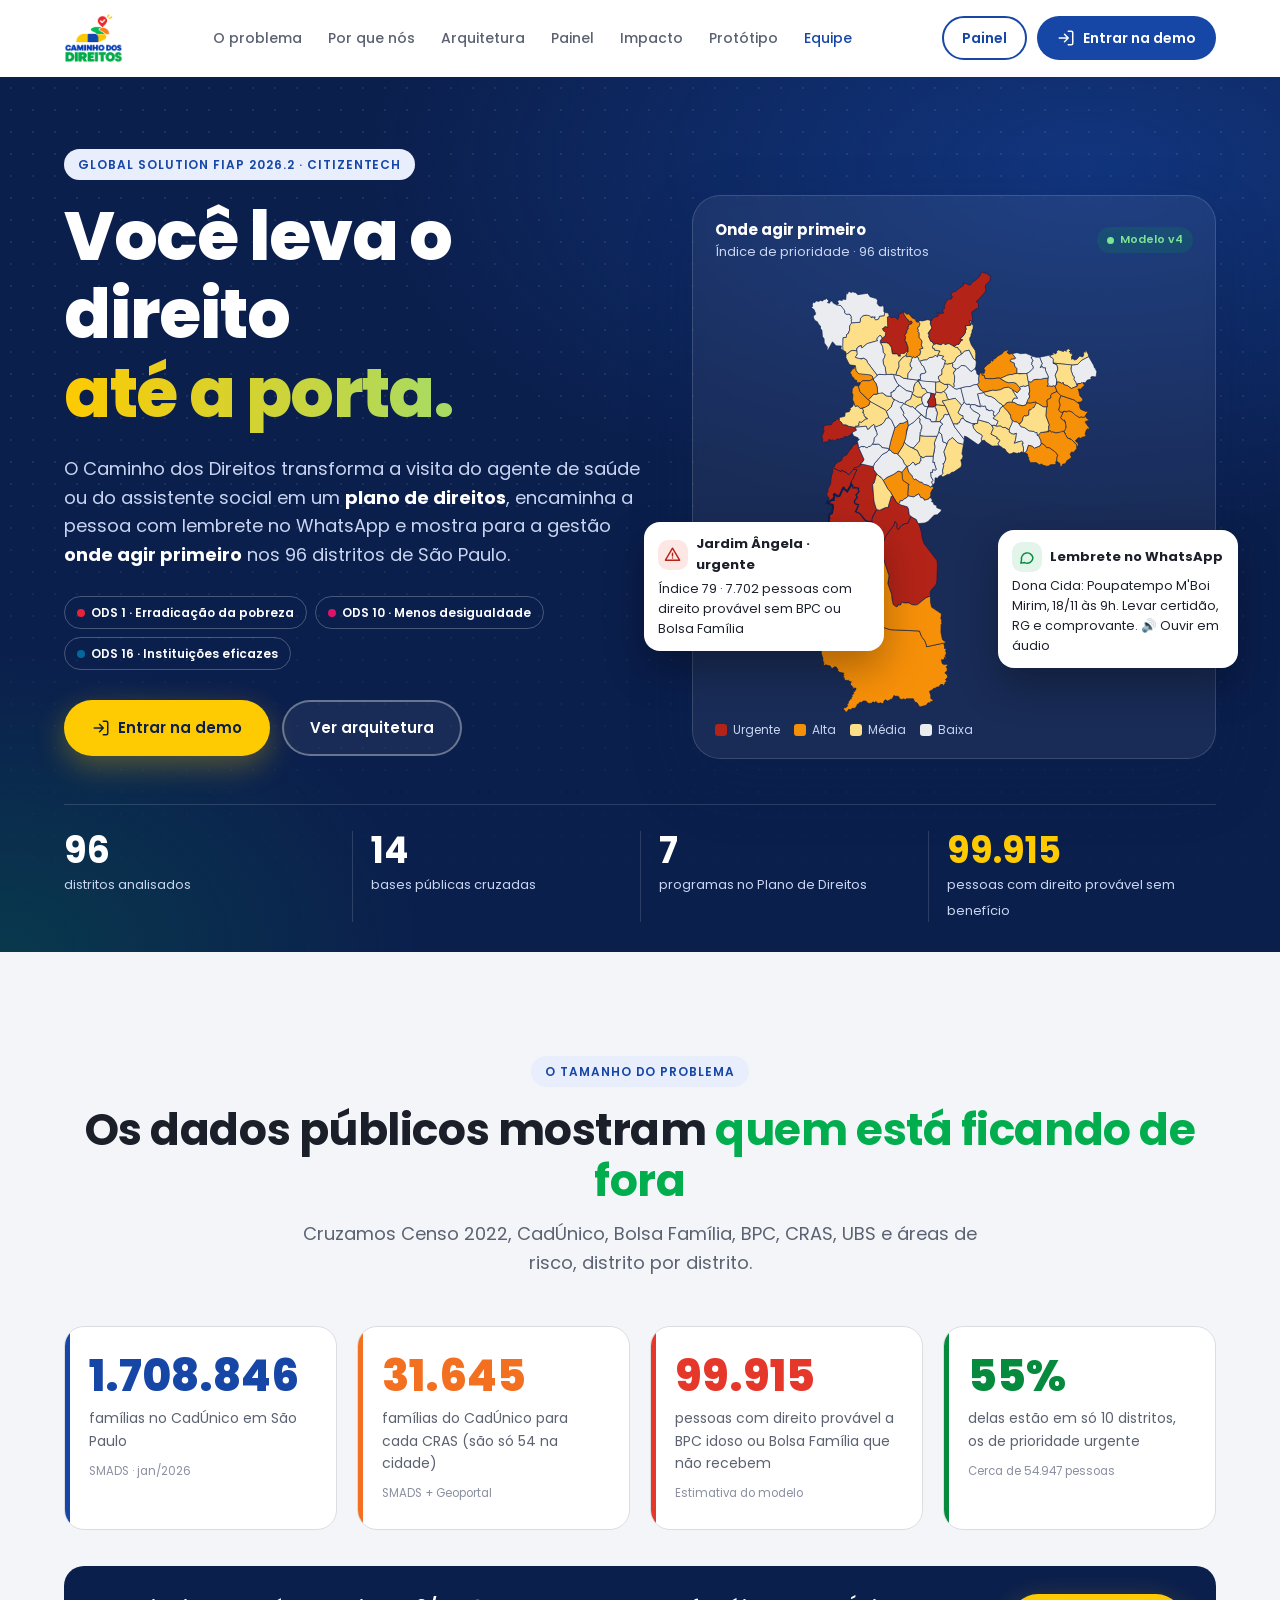
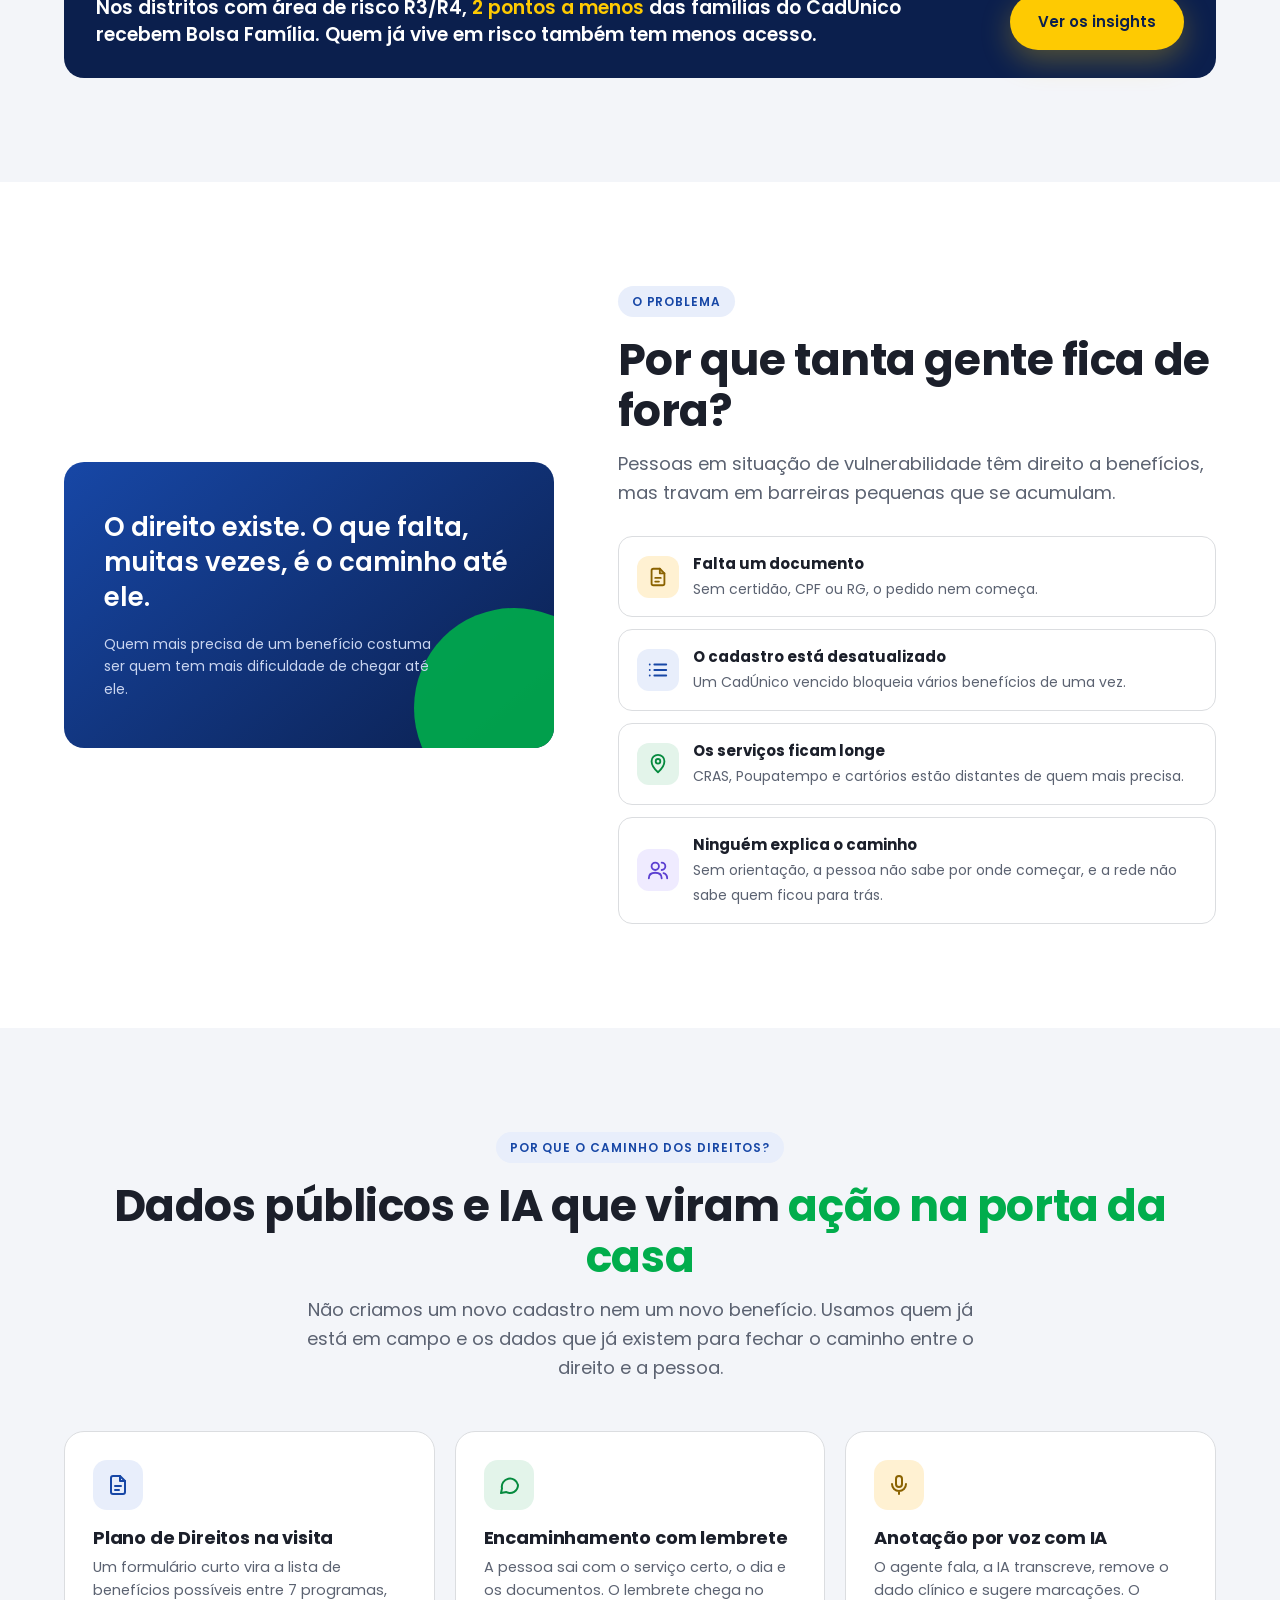
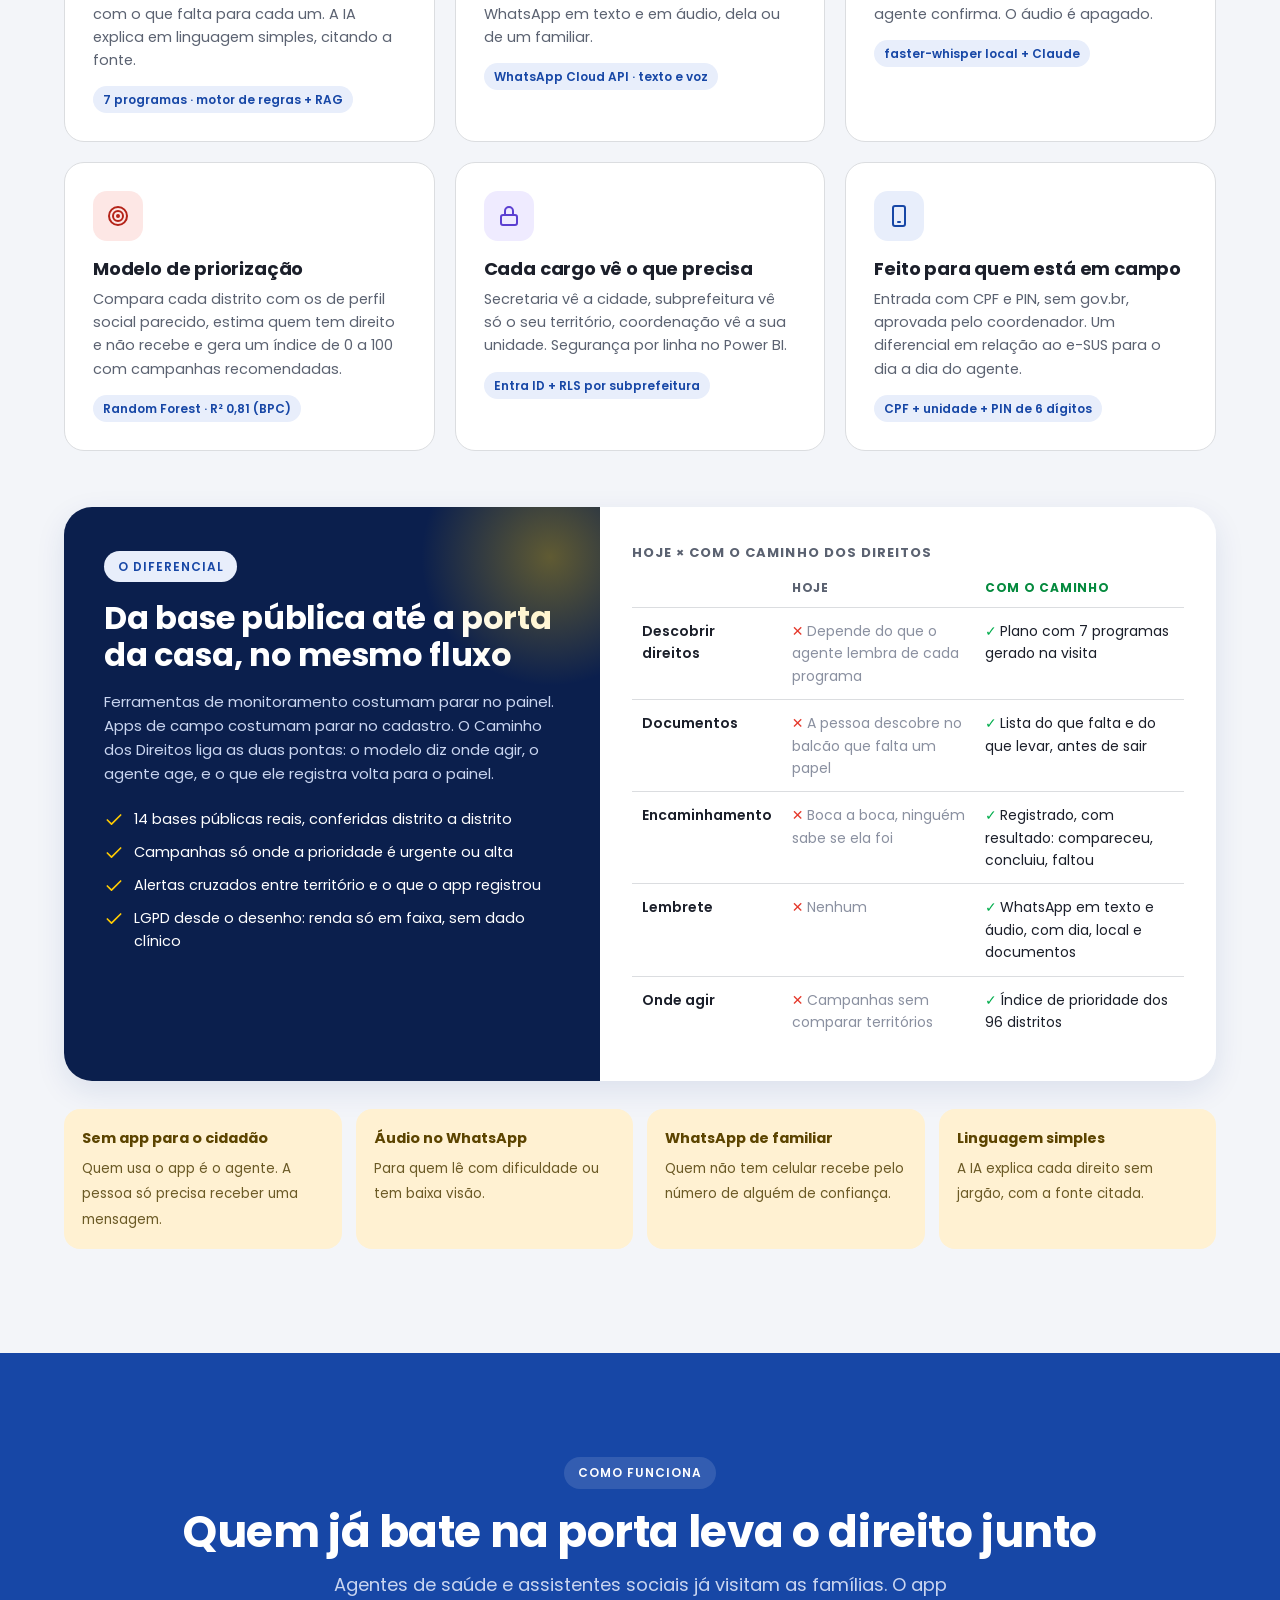
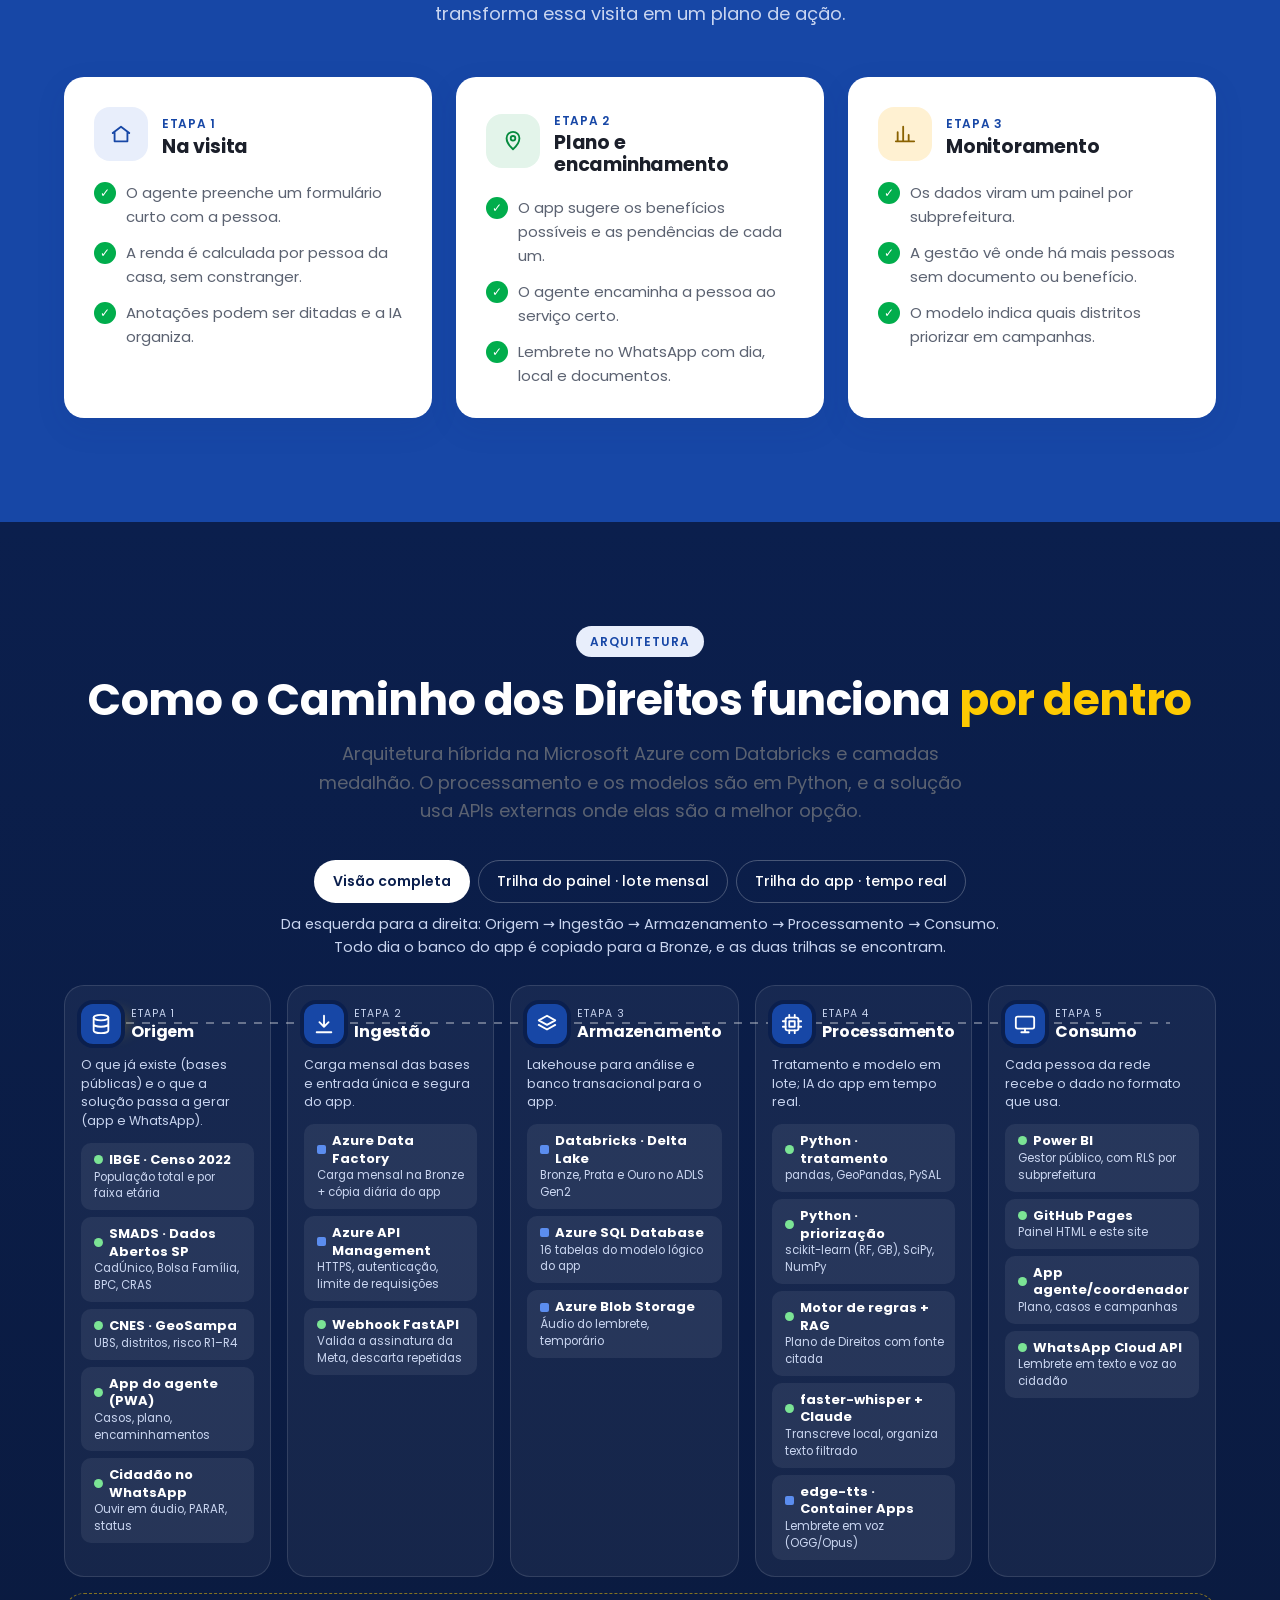
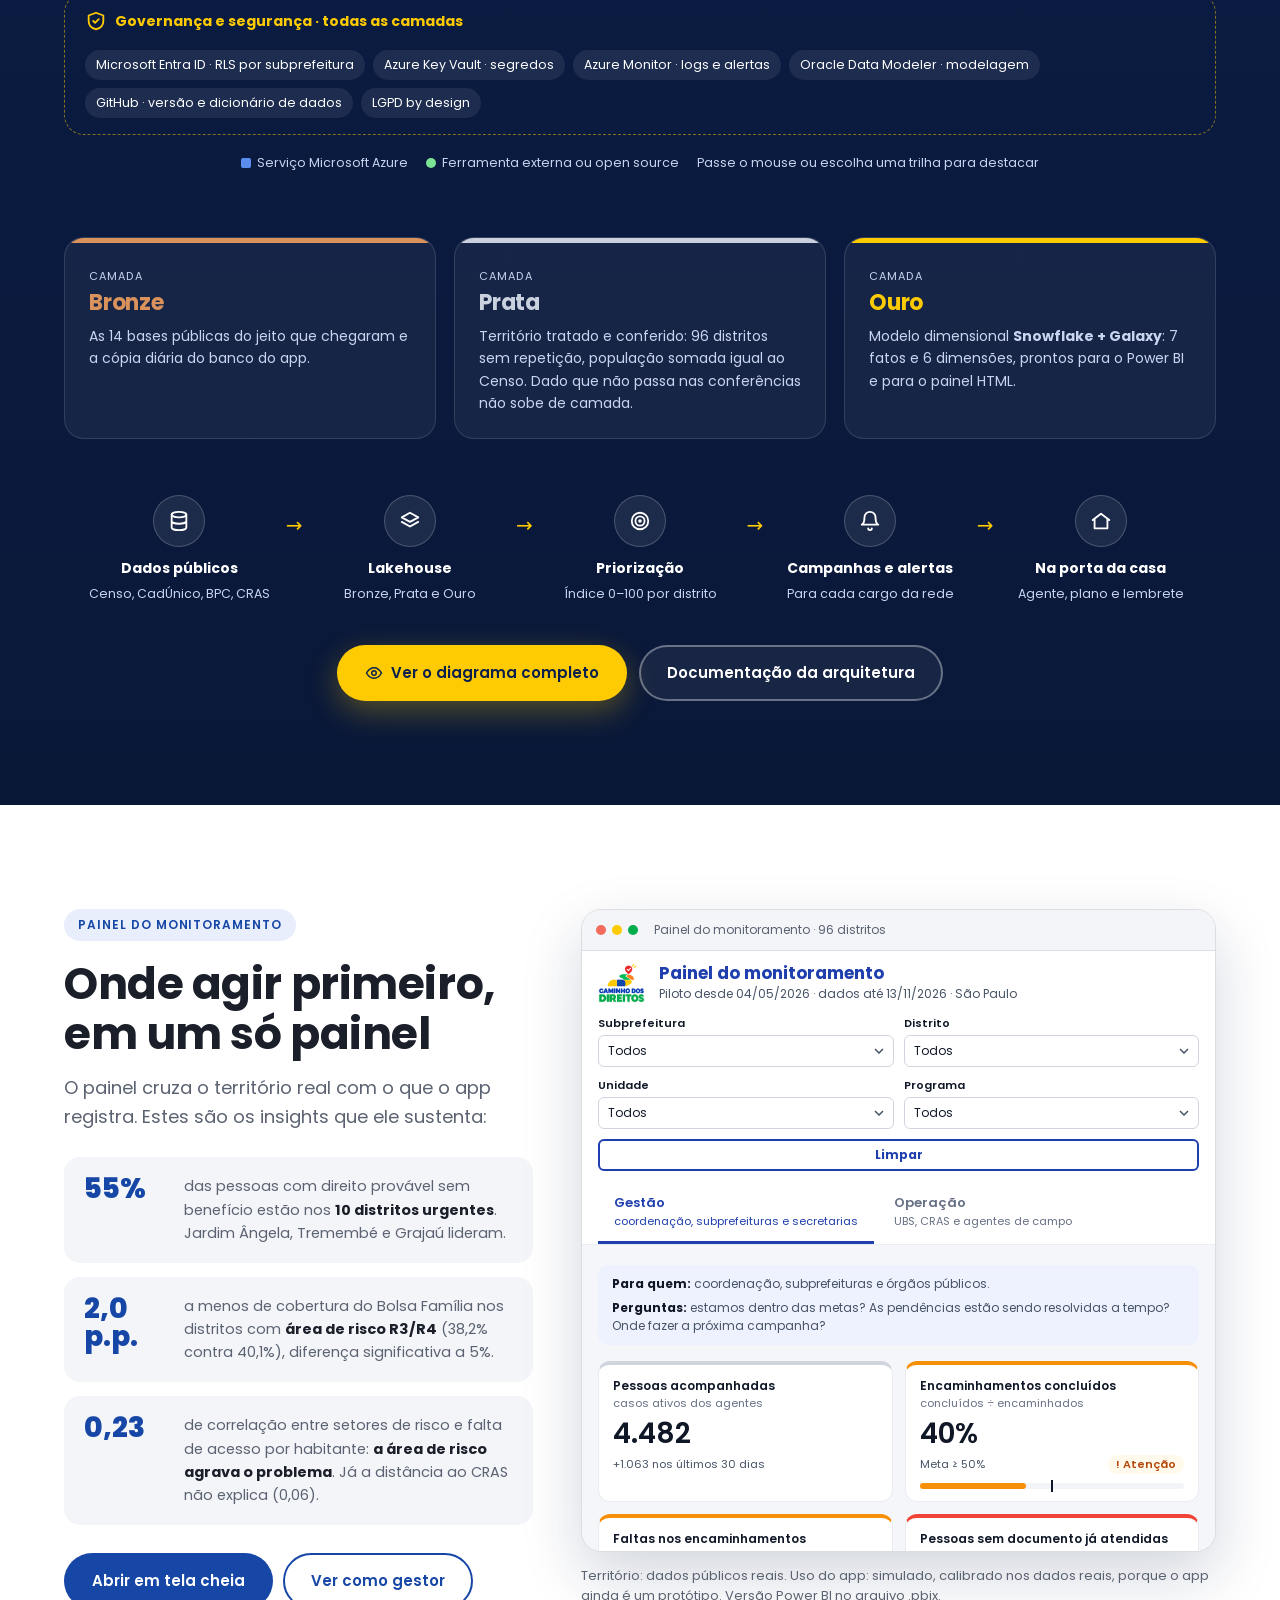
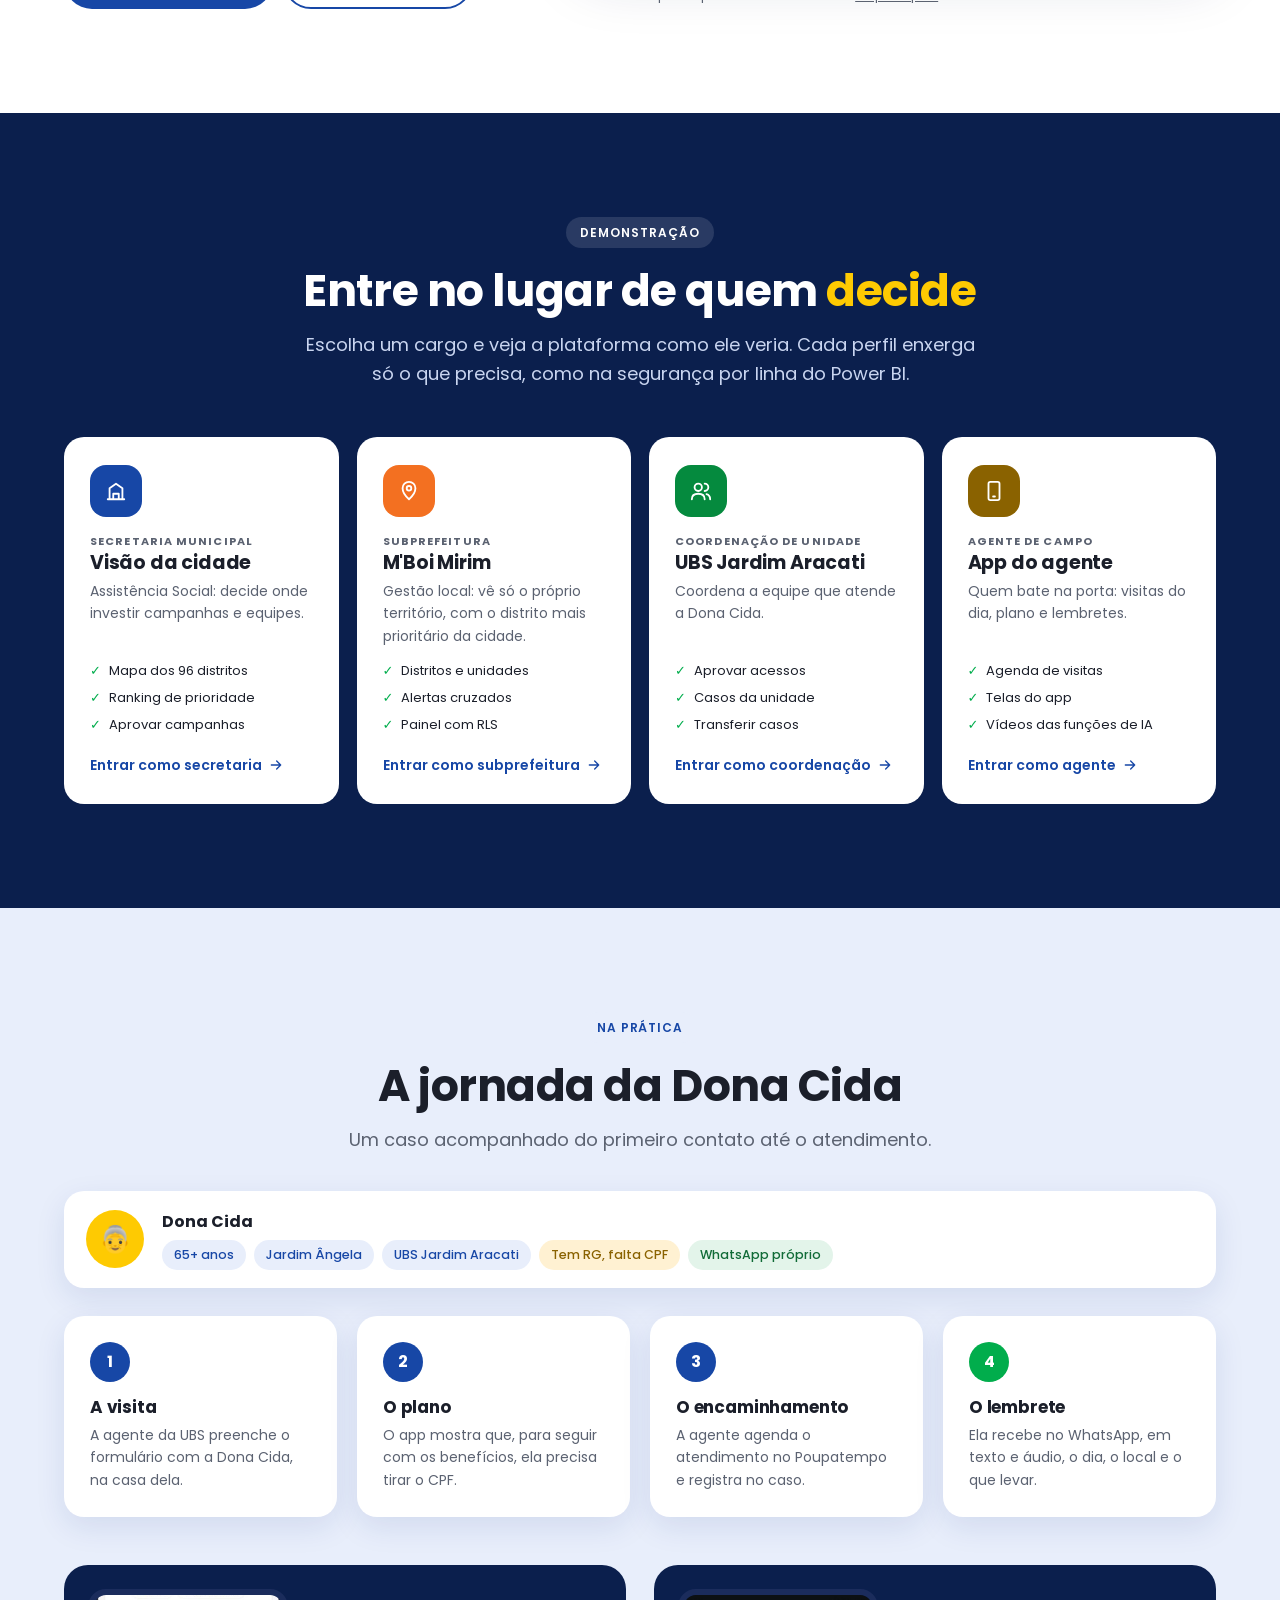
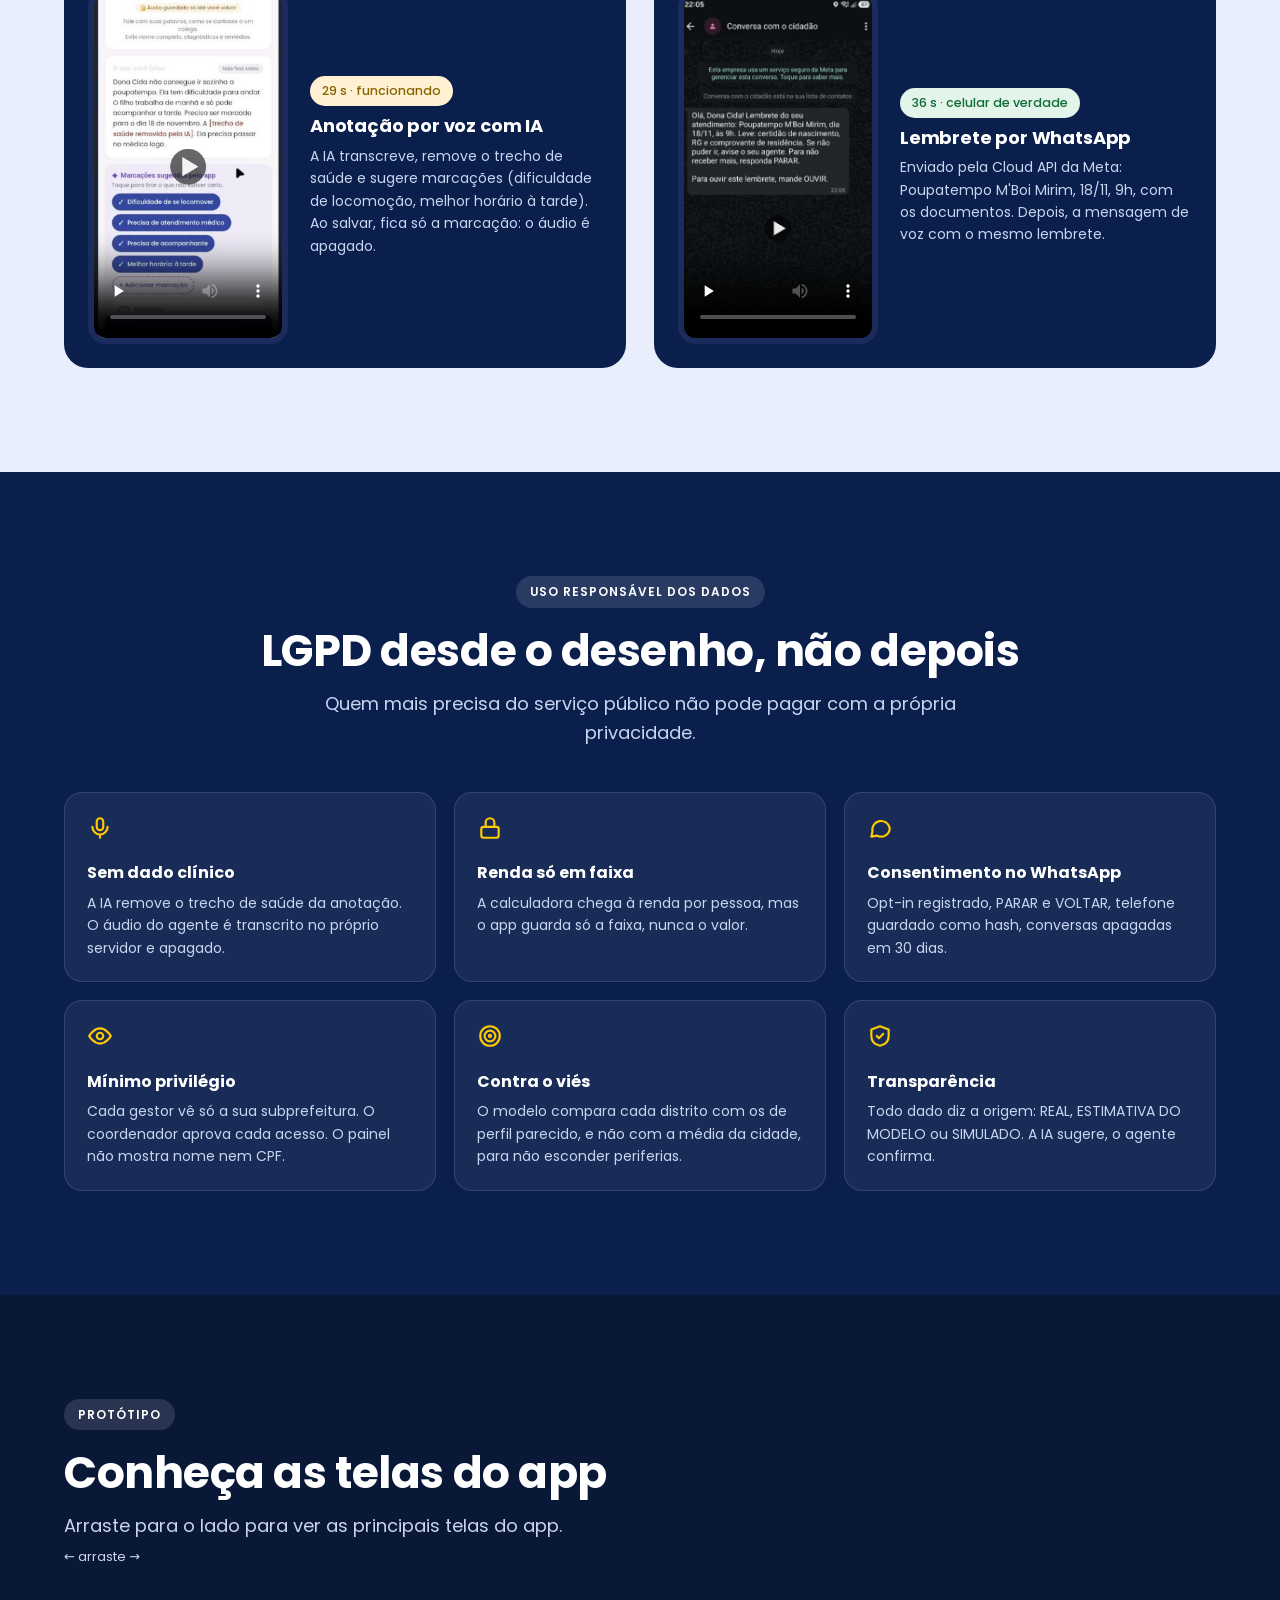
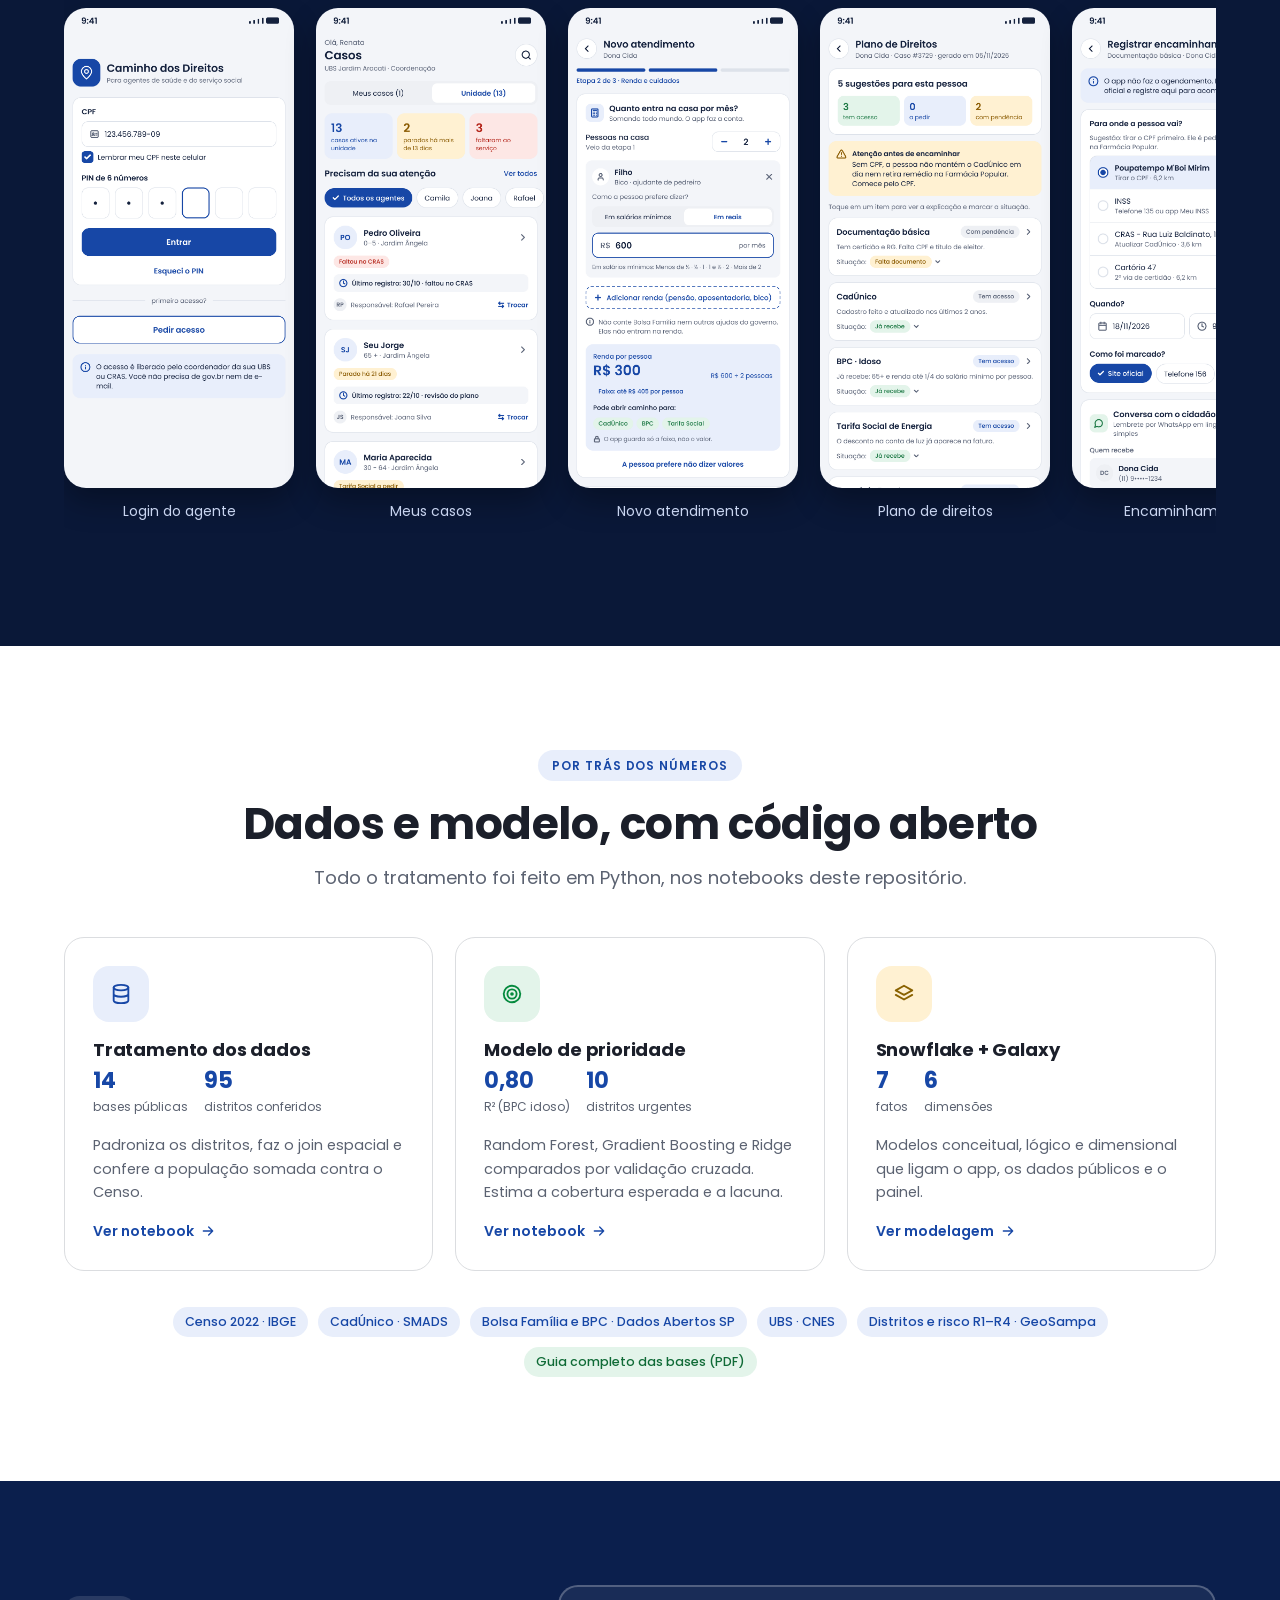
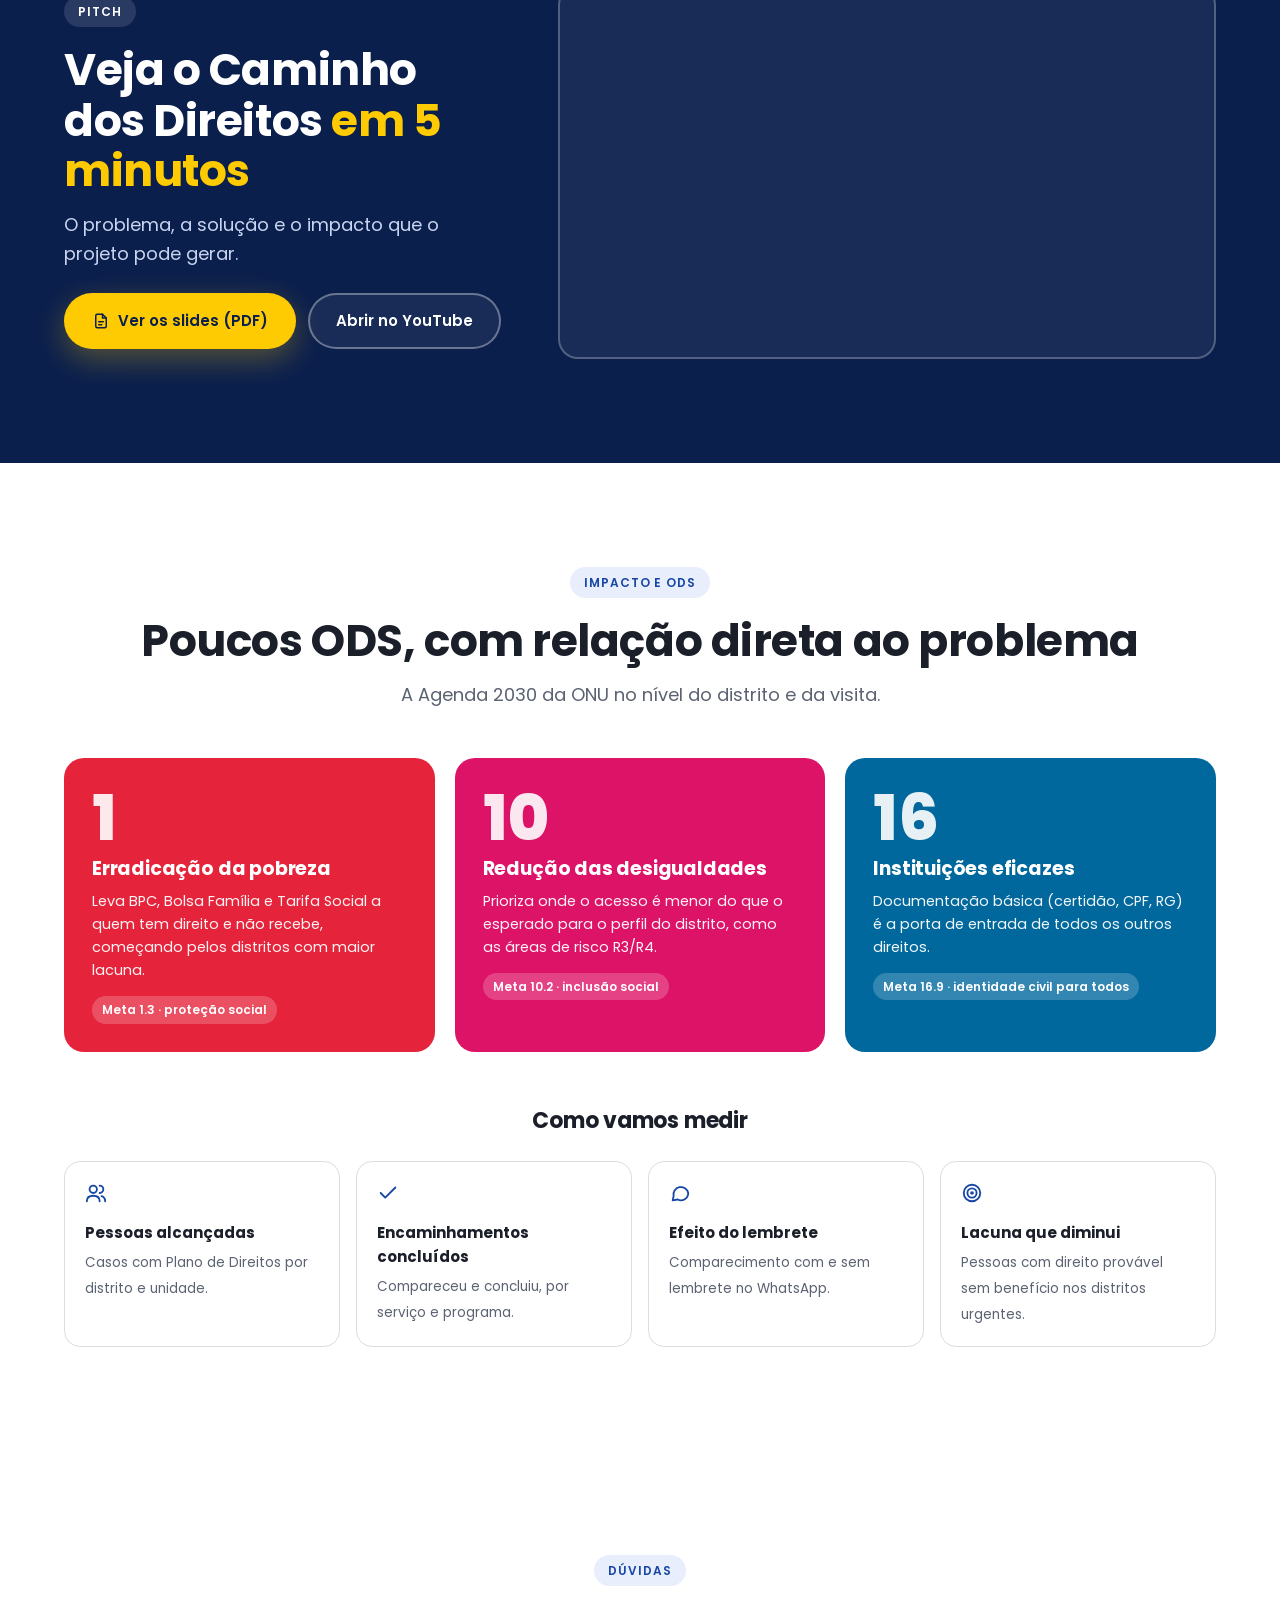
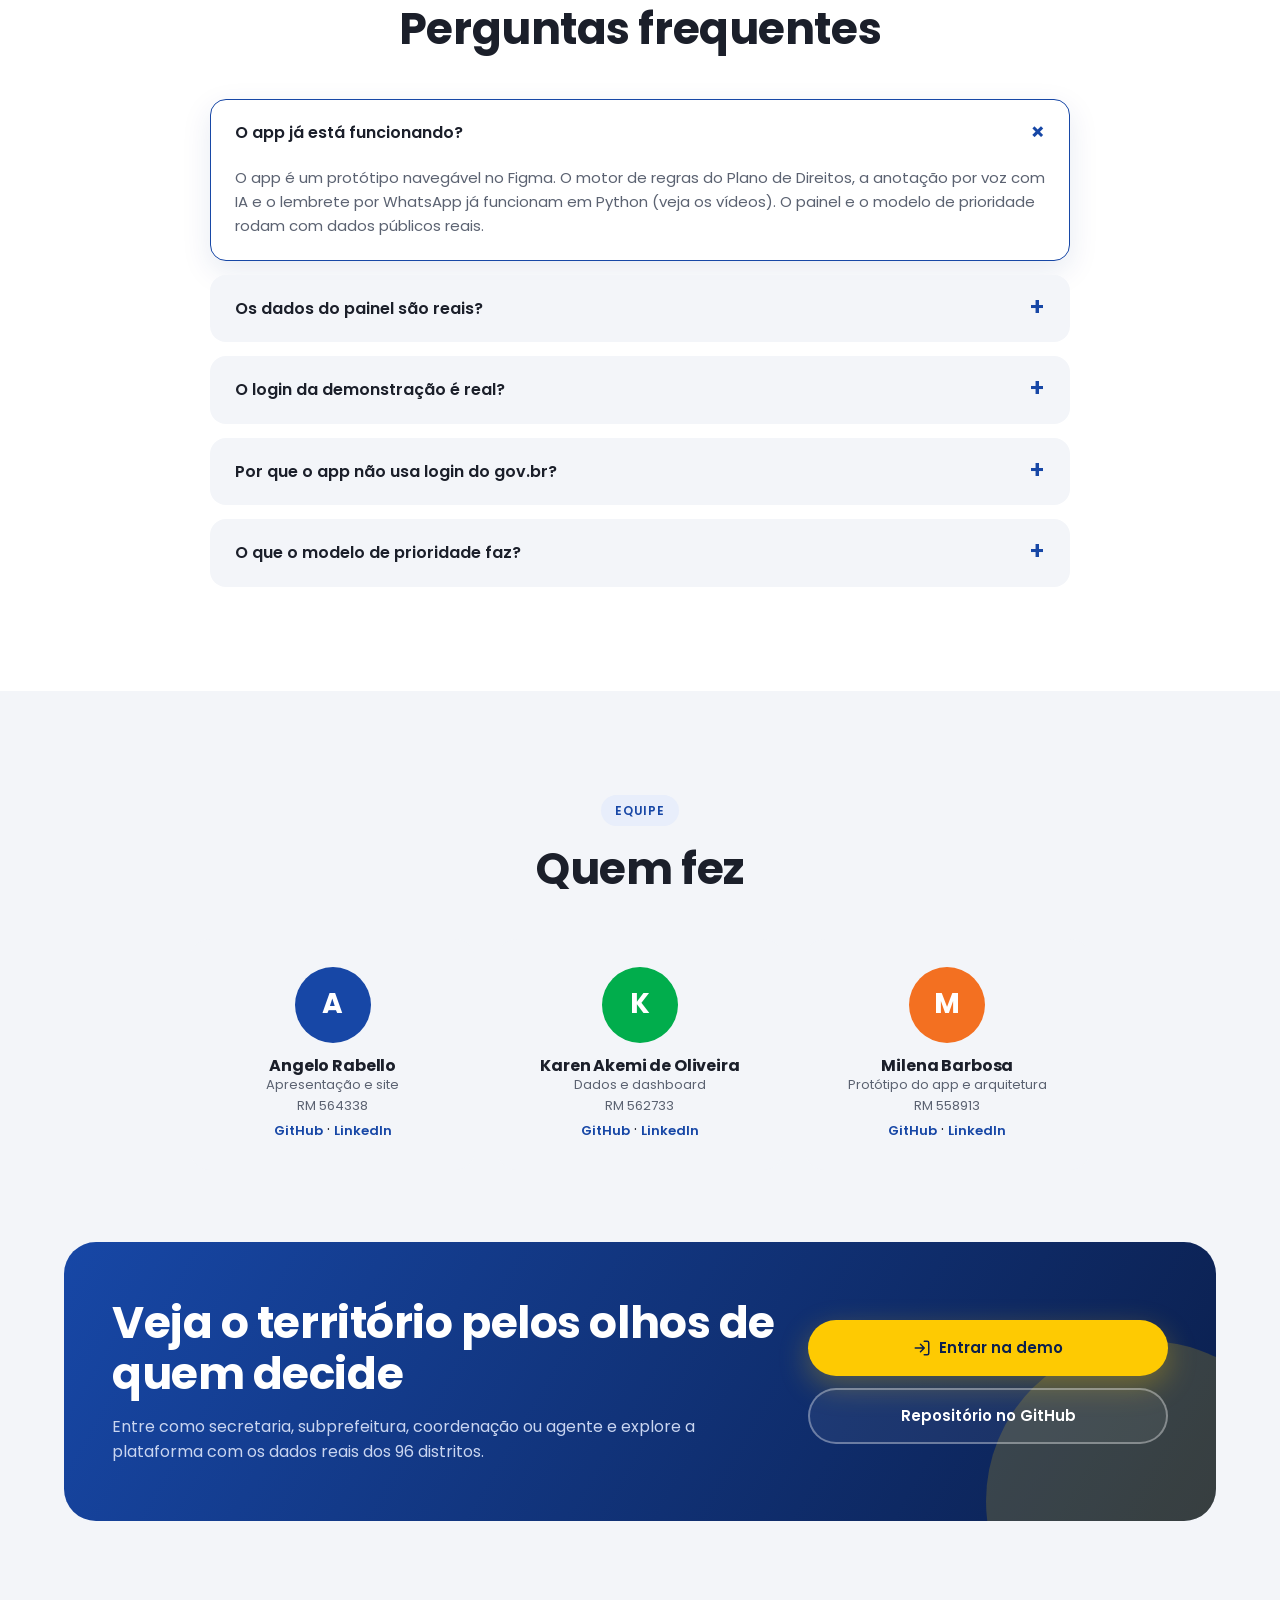
==== indexsite.html @ efd763ba "Move a seção de ODS para antes do FAQ e credita a arquitetura à Milena Co-Authored-By: Claude Opus 5" ====
<!DOCTYPE html>
<html lang="pt-BR">
<head>
<meta charset="UTF-8">
<meta name="viewport" content="width=device-width, initial-scale=1.0">
<title>Caminho dos Direitos | Você leva o direito até a porta</title>
<meta name="description" content="App para agentes de saúde e assistentes sociais levarem benefícios e documentos até quem mais precisa em São Paulo, com modelo de priorização e painel de monitoramento por território.">
<link rel="icon" href="assets/logo.png">
<link rel="preconnect" href="https://fonts.googleapis.com">
<link rel="preconnect" href="https://fonts.gstatic.com" crossorigin>
<link href="https://fonts.googleapis.com/css2?family=Poppins:wght@400;500;600;700;800&display=swap" rel="stylesheet">
<script>document.documentElement.classList.add('js')</script>
<link rel="stylesheet" href="site/site.css">
<style>
/* ===== HERO ===== */
.hero{background:radial-gradient(1200px 600px at 85% 10%,rgba(23,71,166,.55),transparent 60%),radial-gradient(700px 500px at 0% 100%,rgba(1,173,76,.18),transparent 60%),var(--navy);color:#fff;padding:72px 0 0;overflow:hidden}
.hero::before{content:"";position:absolute;inset:0;background-image:radial-gradient(rgba(255,255,255,.08) 1px,transparent 1px);background-size:22px 22px;mask-image:linear-gradient(180deg,#000 40%,transparent);pointer-events:none}
.hero-grid{display:grid;grid-template-columns:1.05fr .95fr;gap:48px;align-items:center;position:relative}
@media(max-width:980px){.hero-grid{grid-template-columns:1fr}}
.hero h1{font-size:clamp(40px,6vw,68px);font-weight:800;margin-bottom:22px;letter-spacing:-.02em}
.hero h1 .sub{display:block;background:linear-gradient(90deg,var(--amarelo),#7BE495);-webkit-background-clip:text;background-clip:text;color:transparent}
.hero .lead{color:var(--texto-inv);margin-bottom:26px}
.ods-pills{display:flex;gap:8px;flex-wrap:wrap;margin-bottom:30px}
.ods-pills span{font-size:12px;font-weight:600;padding:6px 12px;border-radius:999px;color:#fff;border:1px solid rgba(255,255,255,.25)}
.ods-pills i{display:inline-block;width:8px;height:8px;border-radius:50%;margin-right:6px}
.hero-btns{display:flex;gap:12px;flex-wrap:wrap;margin-bottom:48px}
.contadores{display:grid;grid-template-columns:repeat(4,1fr);gap:0;border-top:1px solid rgba(255,255,255,.14);padding:26px 0 30px}
.contadores div{padding:0 18px;border-left:1px solid rgba(255,255,255,.14)}
.contadores div:first-child{padding-left:0;border-left:0}
.contadores b{display:block;font-size:clamp(26px,3vw,36px);font-weight:700;line-height:1.1;font-variant-numeric:tabular-nums}
.contadores span{font-size:13px;color:var(--texto-inv)}
@media(max-width:700px){.contadores{grid-template-columns:1fr 1fr;gap:20px 0}.contadores div:nth-child(3){padding-left:0;border-left:0}}
/* cartão do mapa */
.mapa-card{position:relative;background:rgba(255,255,255,.06);border:1px solid rgba(255,255,255,.14);border-radius:28px;padding:22px 22px 18px;backdrop-filter:blur(6px);box-shadow:var(--sombra-forte)}
.mapa-card .cab{display:flex;justify-content:space-between;align-items:center;gap:10px;margin-bottom:10px;font-size:13px;color:var(--texto-inv)}
.mapa-card .cab b{color:#fff;font-size:15px;display:block}
.ao-vivo{display:inline-flex;align-items:center;gap:6px;font-size:11px;font-weight:600;color:#7BE495;background:rgba(1,173,76,.15);padding:4px 10px;border-radius:999px}
.ao-vivo::before{content:"";width:7px;height:7px;border-radius:50%;background:#7BE495;animation:pulso 1.6s infinite}
@keyframes pulso{0%{box-shadow:0 0 0 0 rgba(123,228,149,.7)}70%{box-shadow:0 0 0 8px rgba(123,228,149,0)}100%{box-shadow:0 0 0 0 rgba(123,228,149,0)}}
.mapa-card svg path{stroke:var(--navy)}
#mapa-hero{max-height:440px}
.mapa-card .legenda{color:var(--texto-inv);margin-top:8px}
.flutua{position:absolute;z-index:2;background:#fff;color:var(--texto);border-radius:16px;box-shadow:0 18px 40px rgba(0,0,0,.3);padding:12px 14px;font-size:12.5px;max-width:240px;animation:flutuar 6s ease-in-out infinite}
.flutua b{display:block;font-size:13px}
.flutua .lin{display:flex;align-items:center;gap:8px;margin-bottom:4px}
.flutua .bolinha{width:30px;height:30px;border-radius:10px;display:grid;place-items:center;flex-shrink:0}
.flutua .bolinha .ic{width:17px;height:17px}
.f1{left:-48px;top:58%}
.f2{right:-22px;bottom:16%;animation-delay:-3s}
@keyframes flutuar{0%,100%{transform:translateY(0)}50%{transform:translateY(-10px)}}
@media(max-width:1100px){.f1{left:8px}.f2{right:8px}}
@media(max-width:560px){.flutua{display:none}}

/* ===== TAMANHO DO PROBLEMA ===== */
.grandes{display:grid;grid-template-columns:repeat(4,1fr);gap:20px;margin-top:48px}
@media(max-width:900px){.grandes{grid-template-columns:1fr 1fr}}
@media(max-width:520px){.grandes{grid-template-columns:1fr}}
.grande{background:#fff;border:1px solid var(--borda);border-radius:var(--raio);padding:26px 24px;position:relative;overflow:hidden}
.grande::after{content:"";position:absolute;left:0;top:0;bottom:0;width:5px;background:var(--cor,var(--azul))}
.grande b{display:block;font-size:clamp(32px,3.6vw,44px);font-weight:800;color:var(--cor,var(--azul));line-height:1.05;font-variant-numeric:tabular-nums;margin-bottom:8px}
.grande p{font-size:14px;color:var(--texto-2)}
.grande small{display:block;font-size:11.5px;color:#8A90A0;margin-top:10px}
.destaque-frase{margin-top:36px;background:var(--navy);color:#fff;border-radius:var(--raio);padding:28px 32px;display:flex;gap:24px;align-items:center;flex-wrap:wrap}
.destaque-frase p{font-size:19px;font-weight:600;flex:1;min-width:260px;line-height:1.4}
.destaque-frase p em{font-style:normal;color:var(--amarelo)}

/* ===== PROBLEMA ===== */
.problema-grid{display:grid;grid-template-columns:.9fr 1.1fr;gap:64px;align-items:center}
@media(max-width:900px){.problema-grid{grid-template-columns:1fr}}
.citacao{background:linear-gradient(140deg,var(--azul),var(--navy));color:#fff;border-radius:var(--raio);padding:48px 40px;position:relative;overflow:hidden}
.citacao::after{content:"";position:absolute;right:-60px;bottom:-60px;width:200px;height:200px;border-radius:50%;background:var(--verde);opacity:.9}
.citacao p{font-size:26px;font-weight:600;line-height:1.35;position:relative;z-index:1}
.citacao small{display:block;margin-top:18px;color:var(--texto-inv);font-size:14px;position:relative;z-index:1;max-width:80%}
.pilulas{display:grid;gap:12px;margin-top:28px}
.pilula{display:flex;align-items:center;gap:14px;background:#fff;border:1px solid var(--borda);border-radius:14px;padding:15px 18px;transition:transform .15s,box-shadow .15s}
.pilula:hover{transform:translateX(4px);box-shadow:var(--sombra)}
.pilula>i{flex-shrink:0;width:42px;height:42px;border-radius:12px;display:grid;place-items:center}
.pilula b{display:block;font-size:15px}
.pilula span{font-size:14px;color:var(--texto-2)}

/* ===== POR QUE ===== */
.porque-grid{display:grid;grid-template-columns:repeat(3,1fr);gap:20px;margin-top:48px}
@media(max-width:900px){.porque-grid{grid-template-columns:1fr 1fr}}
@media(max-width:600px){.porque-grid{grid-template-columns:1fr}}
.pq{background:#fff;border:1px solid var(--borda);border-radius:var(--raio);padding:28px;transition:transform .2s,box-shadow .2s,border-color .2s}
.pq:hover{transform:translateY(-4px);box-shadow:var(--sombra);border-color:transparent}
.pq .ico{width:50px;height:50px;border-radius:14px;display:grid;place-items:center;margin-bottom:18px}
.pq .ico .ic{width:24px;height:24px}
.pq h3{font-size:18px;margin-bottom:8px}
.pq p{font-size:14.5px;color:var(--texto-2)}
.pq .num{display:inline-block;margin-top:14px;font-size:12px;font-weight:600;color:var(--azul);background:var(--azul-claro);padding:4px 10px;border-radius:999px}
.diferencial{margin-top:56px;display:grid;grid-template-columns:1fr 1.15fr;gap:0;border-radius:28px;overflow:hidden;box-shadow:var(--sombra)}
@media(max-width:980px){.diferencial{grid-template-columns:1fr}}
.dif-esq{background:var(--navy);color:#fff;padding:44px 40px;position:relative;overflow:hidden}
.dif-esq::after{content:"";position:absolute;width:260px;height:260px;border-radius:50%;background:radial-gradient(circle,rgba(254,202,2,.35),transparent 70%);right:-80px;top:-80px}
.dif-esq h3{font-size:clamp(24px,2.6vw,32px);margin-bottom:16px}
.dif-esq p{color:var(--texto-inv);font-size:15px;margin-bottom:22px}
.dif-esq ul{list-style:none;display:grid;gap:10px}
.dif-esq li{display:flex;gap:10px;font-size:14.5px}
.dif-esq li .ic{color:var(--amarelo);width:20px;height:20px;margin-top:2px}
.dif-dir{background:#fff;padding:36px 32px}
.dif-dir h4{font-size:13px;letter-spacing:.08em;text-transform:uppercase;color:var(--texto-2);margin-bottom:14px}
.compara{width:100%;border-collapse:collapse;font-size:14px}
.compara th{text-align:left;font-size:12px;text-transform:uppercase;letter-spacing:.06em;padding:0 10px 10px;color:var(--texto-2)}
.compara th:last-child{color:var(--verde-esc)}
.compara td{padding:12px 10px;border-top:1px solid var(--borda);vertical-align:top}
.compara td:first-child{font-weight:600;width:24%}
.compara td:nth-child(2){color:#8A90A0}
.compara td:nth-child(2)::before{content:"✕ ";color:var(--vermelho);font-weight:700}
.compara td:last-child{color:var(--texto)}
.compara td:last-child::before{content:"✓ ";color:var(--verde);font-weight:700}
@media(max-width:600px){.compara td:first-child{display:none}.compara th:first-child{display:none}}
.acessivel{margin-top:28px;display:grid;grid-template-columns:repeat(4,1fr);gap:14px}
@media(max-width:900px){.acessivel{grid-template-columns:1fr 1fr}}
@media(max-width:520px){.acessivel{grid-template-columns:1fr}}
.acessivel div{background:var(--amarelo-claro);border-radius:16px;padding:18px}
.acessivel b{display:block;font-size:14.5px;margin-bottom:4px;color:#5C4400}
.acessivel span{font-size:13.5px;color:#6B5A26}

/* ===== COMO FUNCIONA ===== */
.cards3{display:grid;grid-template-columns:repeat(3,1fr);gap:24px;margin-top:48px;position:relative}
@media(max-width:900px){.cards3{grid-template-columns:1fr}}
.card{background:#fff;color:var(--texto);border-radius:var(--raio);padding:30px;box-shadow:var(--sombra);position:relative}
.card-topo{display:flex;align-items:center;gap:14px;margin-bottom:20px}
.card-topo>i{width:54px;height:54px;border-radius:16px;display:grid;place-items:center;flex-shrink:0}
.card-topo h3{font-size:19px}
.card .etapa{font-size:12px;font-weight:600;color:var(--azul);text-transform:uppercase;letter-spacing:.06em}
.checks{list-style:none;display:grid;gap:12px}
.checks li{display:flex;gap:10px;font-size:15px;color:var(--texto-2)}
.checks li::before{content:"✓";flex-shrink:0;width:22px;height:22px;border-radius:50%;background:var(--verde);color:#fff;font-size:12px;font-weight:700;display:grid;place-items:center;margin-top:1px}

/* ===== ARQUITETURA ===== */
#arquitetura{background:linear-gradient(180deg,var(--navy) 0,var(--navy-2) 100%);color:#fff;overflow:hidden}
.trilhas{display:flex;gap:8px;flex-wrap:wrap;justify-content:center;margin:34px 0 10px}
.trilhas button{border:1px solid rgba(255,255,255,.25);background:transparent;color:#fff;border-radius:999px;padding:9px 18px;font-size:14px;font-weight:500;cursor:pointer;transition:background .15s}
.trilhas button[aria-pressed="true"]{background:#fff;color:var(--navy);font-weight:600}
.trilha-txt{text-align:center;color:var(--texto-inv);font-size:14.5px;min-height:46px;max-width:760px;margin:0 auto 26px}
.pipeline{display:grid;grid-template-columns:repeat(5,1fr);gap:16px;position:relative}
@media(max-width:1060px){.pipeline{grid-template-columns:1fr 1fr}}
@media(max-width:600px){.pipeline{grid-template-columns:1fr}}
.fluxo{position:absolute;left:4%;right:4%;top:37px;height:2px;background:repeating-linear-gradient(90deg,rgba(255,255,255,.35) 0 8px,transparent 8px 16px);background-size:32px 2px;animation:corre 1.2s linear infinite;z-index:0}
@keyframes corre{to{background-position:32px 0}}
.fluxo::after{content:"";position:absolute;top:-5px;width:12px;height:12px;border-radius:50%;background:var(--amarelo);box-shadow:0 0 18px var(--amarelo);animation:viaja 5s ease-in-out infinite}
@keyframes viaja{0%{left:0}100%{left:calc(100% - 12px)}}
@media(max-width:1060px){.fluxo{display:none}}
.etapa-arq{position:relative;z-index:1;background:rgba(255,255,255,.05);border:1px solid rgba(255,255,255,.12);border-radius:20px;padding:18px 16px 16px;transition:border-color .2s,background .2s}
.etapa-arq:hover{border-color:rgba(254,202,2,.6);background:rgba(255,255,255,.08)}
.etapa-arq .topo-e{display:flex;align-items:center;gap:10px;margin-bottom:12px}
.etapa-arq .circ{width:40px;height:40px;border-radius:12px;display:grid;place-items:center;background:var(--azul);flex-shrink:0;box-shadow:0 0 0 4px var(--navy)}
.etapa-arq small{display:block;font-size:10.5px;letter-spacing:.1em;text-transform:uppercase;color:var(--texto-inv)}
.etapa-arq h3{font-size:16px}
.etapa-arq p.desc{font-size:12.5px;color:var(--texto-inv);margin-bottom:12px;line-height:1.5}
.ferr{list-style:none;display:grid;gap:7px}
.ferr li{background:rgba(255,255,255,.07);border-radius:10px;padding:8px 10px;font-size:12.5px;line-height:1.35;transition:opacity .25s,background .25s,transform .25s;border-left:3px solid transparent}
.ferr li b{display:flex;align-items:center;gap:6px;font-size:13px}
.ferr li b i{width:9px;height:9px;flex-shrink:0;display:inline-block}
.ferr li b i.az{background:#5B8DEF;border-radius:2px}
.ferr li b i.ex{background:#7BE495;border-radius:50%}
.ferr li span{color:var(--texto-inv);font-size:11.5px}
.ferr li.apaga{opacity:.25}
.ferr li.acende{background:rgba(254,202,2,.14);border-left-color:var(--amarelo)}
.governanca{margin-top:16px;border:1px dashed rgba(254,202,2,.5);border-radius:20px;padding:16px 20px;display:flex;align-items:center;gap:18px;flex-wrap:wrap}
.governanca>b{display:flex;align-items:center;gap:8px;color:var(--amarelo);font-size:14px;white-space:nowrap}
.governanca div{display:flex;flex-wrap:wrap;gap:8px}
.governanca span{font-size:12.5px;background:rgba(255,255,255,.08);padding:5px 11px;border-radius:999px}
.leg-arq{display:flex;gap:18px;justify-content:center;flex-wrap:wrap;font-size:12.5px;color:var(--texto-inv);margin-top:18px}
.leg-arq span{display:inline-flex;align-items:center;gap:6px}
.medalhao{display:grid;grid-template-columns:repeat(3,1fr);gap:18px;margin-top:64px}
@media(max-width:900px){.medalhao{grid-template-columns:1fr}}
.med{border-radius:20px;padding:24px;background:rgba(255,255,255,.05);border:1px solid rgba(255,255,255,.12);position:relative;overflow:hidden}
.med::before{content:"";position:absolute;left:0;right:0;top:0;height:5px;background:var(--c)}
.med small{font-size:11px;letter-spacing:.1em;text-transform:uppercase;color:var(--texto-inv)}
.med h3{font-size:22px;margin:2px 0 10px;color:var(--c)}
.med p{font-size:14px;color:var(--texto-inv)}
.med code{font-size:12px;background:rgba(255,255,255,.1);padding:1px 6px;border-radius:6px;color:#fff}
.acao-fluxo{display:flex;align-items:stretch;gap:0;margin-top:56px;flex-wrap:wrap;justify-content:center}
.acao-fluxo div{flex:1;min-width:150px;text-align:center;padding:0 10px;position:relative}
.acao-fluxo div:not(:last-child)::after{content:"→";position:absolute;right:-8px;top:14px;color:var(--amarelo);font-size:20px}
.acao-fluxo i{width:52px;height:52px;border-radius:50%;display:grid;place-items:center;margin:0 auto 10px;background:rgba(255,255,255,.08);border:1px solid rgba(255,255,255,.2)}
.acao-fluxo b{display:block;font-size:14px}
.acao-fluxo span{font-size:12.5px;color:var(--texto-inv)}
@media(max-width:700px){.acao-fluxo div{min-width:45%;margin-bottom:18px}.acao-fluxo div::after{display:none}}
.arq-links{display:flex;gap:12px;justify-content:center;flex-wrap:wrap;margin-top:40px}
dialog.lightbox{border:0;border-radius:18px;padding:0;max-width:min(1200px,94vw);background:#fff;box-shadow:var(--sombra-forte)}
dialog.lightbox::backdrop{background:rgba(5,12,30,.75)}
dialog.lightbox img{width:100%;height:auto}
dialog.lightbox button{position:absolute;right:12px;top:12px;width:40px;height:40px;border-radius:50%;border:0;background:var(--navy);color:#fff;cursor:pointer;display:grid;place-items:center}

/* ===== PAINEL / INSIGHTS ===== */
.dash-grid{display:grid;grid-template-columns:.85fr 1.15fr;gap:48px;align-items:start}
@media(max-width:980px){.dash-grid{grid-template-columns:1fr}}
.insights{display:grid;gap:14px;margin:26px 0 28px}
.insight{display:flex;gap:16px;background:var(--fundo);border-radius:16px;padding:18px 20px}
.insight .n{font-size:28px;font-weight:800;color:var(--azul);line-height:1;min-width:84px;font-variant-numeric:tabular-nums}
.insight p{font-size:14.5px;color:var(--texto-2)}
.insight p b{color:var(--texto)}
.janela{border-radius:var(--raio);overflow:hidden;box-shadow:0 24px 60px rgba(11,31,77,.18);background:#fff;border:1px solid var(--borda)}
.janela-barra{display:flex;align-items:center;gap:6px;padding:10px 14px;background:var(--fundo);border-bottom:1px solid var(--borda);font-size:12px;color:var(--texto-2)}
.janela-barra s{width:10px;height:10px;border-radius:50%;background:#D4D8E0;display:inline-block}
.janela-barra s:nth-child(1){background:#F26B5B}.janela-barra s:nth-child(2){background:var(--amarelo)}.janela-barra s:nth-child(3){background:var(--verde)}
.janela-barra em{margin-left:10px;font-style:normal}
.janela iframe{width:100%;height:600px;border:0;display:block}
.nota{font-size:13px;color:var(--texto-2);margin-top:14px}

/* ===== PERFIS (login) ===== */
.perfis{display:grid;grid-template-columns:repeat(4,1fr);gap:18px;margin-top:48px}
@media(max-width:1000px){.perfis{grid-template-columns:1fr 1fr}}
@media(max-width:560px){.perfis{grid-template-columns:1fr}}
.perfil{display:flex;flex-direction:column;background:#fff;color:var(--texto);border-radius:var(--raio);padding:26px 24px;text-decoration:none;border:2px solid transparent;transition:transform .2s,border-color .2s,box-shadow .2s}
.perfil:hover{transform:translateY(-6px);border-color:var(--amarelo);box-shadow:0 24px 50px rgba(0,0,0,.25)}
.perfil .ico{width:52px;height:52px;border-radius:16px;display:grid;place-items:center;margin-bottom:16px;color:#fff}
.perfil small{font-size:11px;font-weight:700;letter-spacing:.1em;text-transform:uppercase;color:var(--texto-2)}
.perfil h3{font-size:19px;margin:2px 0 6px}
.perfil p{font-size:14px;color:var(--texto-2);flex:1}
.perfil ul{list-style:none;margin:14px 0 18px;display:grid;gap:6px}
.perfil li{font-size:13px;display:flex;gap:8px;color:var(--texto)}
.perfil li::before{content:"✓";color:var(--verde);font-weight:700}
.perfil .ir{display:inline-flex;align-items:center;gap:6px;font-weight:600;font-size:14px;color:var(--azul)}
.perfil .ir .ic{width:16px;height:16px;transition:transform .2s}
.perfil:hover .ir .ic{transform:translateX(4px)}

/* ===== JORNADA ===== */
.persona{display:flex;align-items:center;gap:18px;background:#fff;border-radius:var(--raio);padding:18px 22px;margin-top:36px;box-shadow:var(--sombra);flex-wrap:wrap}
.persona .av{width:58px;height:58px;border-radius:50%;background:var(--amarelo);display:grid;place-items:center;font-size:26px}
.chips{display:flex;flex-wrap:wrap;gap:8px}
.jornada{display:grid;grid-template-columns:repeat(4,1fr);gap:20px;margin-top:28px;position:relative}
@media(max-width:980px){.jornada{grid-template-columns:1fr 1fr}}
@media(max-width:560px){.jornada{grid-template-columns:1fr}}
.passo{background:#fff;border-radius:var(--raio);padding:26px;box-shadow:var(--sombra);position:relative}
.passo .num{width:40px;height:40px;border-radius:50%;background:var(--azul);color:#fff;font-weight:700;display:grid;place-items:center;margin-bottom:16px}
.passo:last-child .num{background:var(--verde)}
.passo h3{font-size:17px;margin-bottom:6px}
.passo p{font-size:14px;color:var(--texto-2)}
.videos{display:grid;grid-template-columns:1fr 1fr;gap:28px;margin-top:48px}
@media(max-width:800px){.videos{grid-template-columns:1fr}}
.video-card{background:var(--navy);color:#fff;border-radius:24px;padding:24px;display:grid;grid-template-columns:200px 1fr;gap:22px;align-items:center}
@media(max-width:520px){.video-card{grid-template-columns:1fr}}
.video-card video{width:100%;border-radius:18px;background:#000;aspect-ratio:9/16;object-fit:cover;border:6px solid #1b2c5c}
.video-card h3{font-size:18px;margin-bottom:8px}
.video-card p{font-size:14px;color:var(--texto-inv)}

/* ===== IMPACTO E ODS ===== */
.ods-grid{display:grid;grid-template-columns:repeat(3,1fr);gap:20px;margin-top:48px}
@media(max-width:900px){.ods-grid{grid-template-columns:1fr}}
.ods{border-radius:var(--raio);padding:28px;color:#fff;background:var(--c);position:relative;overflow:hidden}
.ods .n{font-size:64px;font-weight:800;line-height:1;opacity:.9}
.ods h3{font-size:19px;margin:8px 0 10px}
.ods p{font-size:14.5px;opacity:.95}
.ods .meta{display:inline-block;margin-top:14px;font-size:12px;font-weight:600;background:rgba(255,255,255,.2);padding:4px 10px;border-radius:999px}
.indicadores{display:grid;grid-template-columns:repeat(4,1fr);gap:16px;margin-top:28px}
@media(max-width:900px){.indicadores{grid-template-columns:1fr 1fr}}
@media(max-width:520px){.indicadores{grid-template-columns:1fr}}
.indicador{background:#fff;border:1px solid var(--borda);border-radius:16px;padding:20px}
.indicador .ic{color:var(--azul);margin-bottom:10px}
.indicador b{display:block;font-size:15px;margin-bottom:4px}
.indicador span{font-size:13.5px;color:var(--texto-2)}

/* ===== LGPD ===== */
.lgpd{display:grid;grid-template-columns:repeat(3,1fr);gap:18px;margin-top:44px}
@media(max-width:900px){.lgpd{grid-template-columns:1fr 1fr}}
@media(max-width:560px){.lgpd{grid-template-columns:1fr}}
.lg{background:rgba(255,255,255,.06);border:1px solid rgba(255,255,255,.12);border-radius:18px;padding:22px}
.lg .ic{color:var(--amarelo);margin-bottom:12px;width:26px;height:26px}
.lg b{display:block;font-size:16px;margin-bottom:6px}
.lg p{font-size:14px;color:var(--texto-inv)}

/* ===== PROTÓTIPO ===== */
.telas{display:flex;gap:22px;overflow-x:auto;padding:40px 4px 20px;scroll-snap-type:x mandatory}
.telas::-webkit-scrollbar{height:8px}.telas::-webkit-scrollbar-thumb{background:rgba(255,255,255,.25);border-radius:8px}
.telas figure{flex:0 0 230px;scroll-snap-align:start}
.telas img{border-radius:22px;height:480px;width:100%;object-fit:cover;object-position:top;box-shadow:0 14px 30px rgba(0,0,0,.3);transition:transform .2s}
.telas figure:hover img{transform:translateY(-6px)}
.telas figcaption{font-size:14px;text-align:center;margin-top:12px;color:var(--texto-inv)}
.embed{margin-top:28px;border-radius:var(--raio);overflow:hidden;background:#fff}
.embed iframe{width:100%;height:720px;border:0;display:block}
.dica-arraste{font-size:13px;color:var(--texto-inv);margin-top:6px}
@media(max-width:600px){.embed iframe{height:520px}}

/* ===== DADOS E MODELO ===== */
.dados-grid{display:grid;grid-template-columns:repeat(3,1fr);gap:22px;margin-top:44px}
@media(max-width:900px){.dados-grid{grid-template-columns:1fr}}
.dado{border:1px solid var(--borda);border-radius:var(--raio);padding:28px;display:flex;flex-direction:column}
.dado .ico{width:56px;height:56px;border-radius:16px;display:grid;place-items:center;margin-bottom:18px}
.dado h3{font-size:18px;margin-bottom:8px}
.dado p{font-size:14.5px;color:var(--texto-2);flex:1;margin-bottom:16px}
.dado .met{display:flex;gap:16px;margin-bottom:16px}
.dado .met b{display:block;font-size:22px;color:var(--azul);line-height:1.1}
.dado .met span{font-size:12px;color:var(--texto-2)}
.dado a{font-size:14px;font-weight:600;color:var(--azul);text-decoration:none;display:inline-flex;align-items:center;gap:6px}
.dado a .ic{width:16px;height:16px}
.fontes{display:flex;flex-wrap:wrap;gap:10px;justify-content:center;margin-top:36px}

/* ===== FAQ / PITCH / EQUIPE / CTA ===== */
.faq{max-width:860px;margin:44px auto 0;display:grid;gap:14px}
.faq details{background:var(--fundo);border-radius:16px;padding:0 24px;border:1px solid transparent}
.faq details[open]{background:#fff;border-color:var(--azul);box-shadow:var(--sombra)}
.faq summary{list-style:none;cursor:pointer;padding:20px 0;font-weight:600;display:flex;justify-content:space-between;gap:16px}
.faq summary::-webkit-details-marker{display:none}
.faq summary::after{content:"+";font-size:24px;line-height:1;color:var(--azul);transition:transform .2s}
.faq details[open] summary::after{transform:rotate(45deg)}
.faq details p{padding-bottom:22px;color:var(--texto-2);font-size:15px}
.pitch-grid{display:grid;grid-template-columns:.8fr 1.2fr;gap:56px;align-items:center}
@media(max-width:900px){.pitch-grid{grid-template-columns:1fr}}
.video{position:relative;padding-top:56.25%;border-radius:var(--raio);overflow:hidden;background:rgba(255,255,255,.06);border:2px dashed rgba(255,255,255,.25)}
.video>*{position:absolute;inset:0;width:100%;height:100%;border:0}
.video .ph{display:grid;place-items:center;text-align:center;color:var(--texto-inv);font-size:14px}
.equipe{display:grid;grid-template-columns:repeat(3,1fr);gap:22px;margin-top:44px;max-width:900px;margin-left:auto;margin-right:auto}
@media(max-width:700px){.equipe{grid-template-columns:1fr}}
.pessoa{text-align:center;background:var(--fundo);border-radius:var(--raio);padding:28px 18px;transition:transform .2s}
.pessoa:hover{transform:translateY(-4px)}
.pessoa .av{width:76px;height:76px;border-radius:50%;margin:0 auto 14px;display:grid;place-items:center;font-weight:700;font-size:28px;color:#fff;overflow:hidden}
.pessoa h3{font-size:16px}
.pessoa p{font-size:13px;color:var(--texto-2)}
.pessoa a{font-size:13px;font-weight:600;color:var(--azul);text-decoration:none}
.cta-final{background:linear-gradient(120deg,var(--azul),var(--navy));color:#fff;border-radius:32px;padding:56px 48px;display:grid;grid-template-columns:1.3fr .7fr;gap:28px;align-items:center;position:relative;overflow:hidden}
.cta-final::after{content:"";position:absolute;width:320px;height:320px;border-radius:50%;background:var(--amarelo);opacity:.18;right:-90px;bottom:-140px}
.cta-final h2{color:#fff}
.cta-final p{color:var(--texto-inv)}
.cta-final .btns{display:flex;flex-direction:column;gap:12px;position:relative;z-index:1}
@media(max-width:800px){.cta-final{grid-template-columns:1fr;padding:40px 26px}}
</style>
</head>
<body>
<a class="pular" href="#conteudo">Pular para o conteúdo</a>

<!-- =================== CABEÇALHO =================== -->
<header class="topo">
  <div class="wrap">
    <nav aria-label="Principal">
      <a href="#" class="marca" aria-label="Caminho dos Direitos, início"><img src="assets/logo.png" alt="Caminho dos Direitos"></a>
      <ul>
        <li><a href="#problema">O problema</a></li>
        <li><a href="#por-que">Por que nós</a></li>
        <li><a href="#arquitetura">Arquitetura</a></li>
        <li><a href="#painel">Painel</a></li>
        <li><a href="#impacto">Impacto</a></li>
        <li><a href="#prototipo">Protótipo</a></li>
        <li><a href="#equipe">Equipe</a></li>
      </ul>
      <div class="nav-btns">
        <a class="btn btn-contorno btn-sm so-desk" href="dashboard/">Painel</a>
        <a class="btn btn-azul btn-sm" href="site/entrar.html"><svg class="ic"><use href="#i-entrar"/></svg>Entrar na demo</a>
      </div>
    </nav>
  </div>
</header>

<main id="conteudo">

<!-- =================== 1. HERO =================== -->
<section class="hero">
  <div class="wrap">
    <div class="hero-grid">
      <div>
        <span class="tag rv">Global Solution FIAP 2026.2 · CitizenTech</span>
        <h1 class="rv d1">Você leva o direito <span class="sub">até a porta.</span></h1>
        <p class="lead rv d2">O Caminho dos Direitos transforma a visita do agente de saúde ou do assistente social em um <b style="color:#fff">plano de direitos</b>, encaminha a pessoa com lembrete no WhatsApp e mostra para a gestão <b style="color:#fff">onde agir primeiro</b> nos 96 distritos de São Paulo.</p>
        <div class="ods-pills rv d3">
          <span><i style="background:#E5243B"></i>ODS 1 · Erradicação da pobreza</span>
          <span><i style="background:#DD1367"></i>ODS 10 · Menos desigualdade</span>
          <span><i style="background:#00689D"></i>ODS 16 · Instituições eficazes</span>
        </div>
        <div class="hero-btns rv d4">
          <a class="btn btn-amarelo" href="site/entrar.html"><svg class="ic"><use href="#i-entrar"/></svg>Entrar na demo</a>
          <a class="btn btn-vidro" href="#arquitetura">Ver arquitetura</a>
        </div>
      </div>
      <div class="rv d2" style="position:relative">
        <div class="mapa-card">
          <div class="cab">
            <div><b>Onde agir primeiro</b>Índice de prioridade · 96 distritos</div>
            <span class="ao-vivo">Modelo v4</span>
          </div>
          <svg id="mapa-hero" aria-label="Mapa de prioridade dos 96 distritos de São Paulo"></svg>
          <div class="legenda" id="leg-hero"></div>
        </div>
        <div class="flutua f1">
          <div class="lin"><span class="bolinha" style="background:var(--vermelho-claro);color:var(--p-urgente)"><svg class="ic"><use href="#i-alerta"/></svg></span><b>Jardim Ângela · urgente</b></div>
          Índice 79 · 7.702 pessoas com direito provável sem BPC ou Bolsa Família
        </div>
        <div class="flutua f2">
          <div class="lin"><span class="bolinha" style="background:var(--verde-claro);color:var(--verde-esc)"><svg class="ic"><use href="#i-msg"/></svg></span><b>Lembrete no WhatsApp</b></div>
          Dona Cida: Poupatempo M'Boi Mirim, 18/11 às 9h. Levar certidão, RG e comprovante. 🔊 Ouvir em áudio
        </div>
      </div>
    </div>
    <div class="contadores">
      <div><b data-conta="96">96</b><span>distritos analisados</span></div>
      <div><b data-conta="14">14</b><span>bases públicas cruzadas</span></div>
      <div><b data-conta="7">7</b><span>programas no Plano de Direitos</span></div>
      <div><b data-conta="99915" style="color:var(--amarelo)">99.915</b><span>pessoas com direito provável sem benefício</span></div>
    </div>
  </div>
</section>

<!-- =================== 2. O TAMANHO DO PROBLEMA =================== -->
<section class="cinza" id="tamanho">
  <div class="wrap">
    <div class="centro">
      <span class="tag rv">O tamanho do problema</span>
      <h2 class="rv d1">Os dados públicos mostram <span class="verde-t">quem está ficando de fora</span></h2>
      <p class="lead rv d2">Cruzamos Censo 2022, CadÚnico, Bolsa Família, BPC, CRAS, UBS e áreas de risco, distrito por distrito.</p>
    </div>
    <div class="grandes">
      <div class="grande rv" style="--cor:var(--azul)"><b data-conta="1708846">1.708.846</b><p>famílias no CadÚnico em São Paulo</p><small>SMADS · jan/2026</small></div>
      <div class="grande rv d1" style="--cor:var(--laranja)"><b data-conta="31645">31.645</b><p>famílias do CadÚnico para cada CRAS (são só 54 na cidade)</p><small>SMADS + Geoportal</small></div>
      <div class="grande rv d2" style="--cor:var(--vermelho)"><b data-conta="99915">99.915</b><p>pessoas com direito provável a BPC idoso ou Bolsa Família que não recebem</p><small>Estimativa do modelo</small></div>
      <div class="grande rv d3" style="--cor:var(--verde-esc)"><b data-conta="55" data-suf="%">55%</b><p>delas estão em só 10 distritos, os de prioridade urgente</p><small>Cerca de 54.947 pessoas</small></div>
    </div>
    <div class="destaque-frase rv">
      <p>Nos distritos com área de risco R3/R4, <em>2 pontos a menos</em> das famílias do CadÚnico recebem Bolsa Família. Quem já vive em risco também tem menos acesso.</p>
      <a class="btn btn-amarelo" href="#painel">Ver os insights</a>
    </div>
  </div>
</section>

<!-- =================== 3. PROBLEMA =================== -->
<section id="problema">
  <div class="wrap problema-grid">
    <div class="citacao rv">
      <p>O direito existe. O que falta, muitas vezes, é o caminho até ele.</p>
      <small>Quem mais precisa de um benefício costuma ser quem tem mais dificuldade de chegar até ele.</small>
    </div>
    <div>
      <span class="tag rv">O problema</span>
      <h2 class="rv d1">Por que tanta gente fica de fora?</h2>
      <p class="lead rv d2">Pessoas em situação de vulnerabilidade têm direito a benefícios, mas travam em barreiras pequenas que se acumulam.</p>
      <div class="pilulas">
        <div class="pilula rv d1"><i style="background:var(--amarelo-claro);color:#8A6200"><svg class="ic"><use href="#i-doc"/></svg></i><div><b>Falta um documento</b><span>Sem certidão, CPF ou RG, o pedido nem começa.</span></div></div>
        <div class="pilula rv d2"><i style="background:var(--azul-claro);color:var(--azul)"><svg class="ic"><use href="#i-lista"/></svg></i><div><b>O cadastro está desatualizado</b><span>Um CadÚnico vencido bloqueia vários benefícios de uma vez.</span></div></div>
        <div class="pilula rv d3"><i style="background:var(--verde-claro);color:var(--verde-esc)"><svg class="ic"><use href="#i-pin"/></svg></i><div><b>Os serviços ficam longe</b><span>CRAS, Poupatempo e cartórios estão distantes de quem mais precisa.</span></div></div>
        <div class="pilula rv d4"><i style="background:var(--lilas);color:#5B3FD1"><svg class="ic"><use href="#i-pessoas"/></svg></i><div><b>Ninguém explica o caminho</b><span>Sem orientação, a pessoa não sabe por onde começar, e a rede não sabe quem ficou para trás.</span></div></div>
      </div>
    </div>
  </div>
</section>

<!-- =================== 4. POR QUE O CAMINHO DOS DIREITOS =================== -->
<section id="por-que" class="cinza">
  <div class="wrap">
    <div class="centro">
      <span class="tag rv">Por que o Caminho dos Direitos?</span>
      <h2 class="rv d1">Dados públicos e IA que viram <span class="verde-t">ação na porta da casa</span></h2>
      <p class="lead rv d2">Não criamos um novo cadastro nem um novo benefício. Usamos quem já está em campo e os dados que já existem para fechar o caminho entre o direito e a pessoa.</p>
    </div>
    <div class="porque-grid">
      <div class="pq rv"><div class="ico" style="background:var(--azul-claro);color:var(--azul)"><svg class="ic"><use href="#i-doc"/></svg></div><h3>Plano de Direitos na visita</h3><p>Um formulário curto vira a lista de benefícios possíveis entre 7 programas, com o que falta para cada um. A IA explica em linguagem simples, citando a fonte.</p><span class="num">7 programas · motor de regras + RAG</span></div>
      <div class="pq rv d1"><div class="ico" style="background:var(--verde-claro);color:var(--verde-esc)"><svg class="ic"><use href="#i-msg"/></svg></div><h3>Encaminhamento com lembrete</h3><p>A pessoa sai com o serviço certo, o dia e os documentos. O lembrete chega no WhatsApp em texto e em áudio, dela ou de um familiar.</p><span class="num">WhatsApp Cloud API · texto e voz</span></div>
      <div class="pq rv d2"><div class="ico" style="background:var(--amarelo-claro);color:#8A6200"><svg class="ic"><use href="#i-mic"/></svg></div><h3>Anotação por voz com IA</h3><p>O agente fala, a IA transcreve, remove o dado clínico e sugere marcações. O agente confirma. O áudio é apagado.</p><span class="num">faster-whisper local + Claude</span></div>
      <div class="pq rv"><div class="ico" style="background:var(--vermelho-claro);color:var(--p-urgente)"><svg class="ic"><use href="#i-alvo"/></svg></div><h3>Modelo de priorização</h3><p>Compara cada distrito com os de perfil social parecido, estima quem tem direito e não recebe e gera um índice de 0 a 100 com campanhas recomendadas.</p><span class="num">Random Forest · R² 0,81 (BPC)</span></div>
      <div class="pq rv d1"><div class="ico" style="background:var(--lilas);color:#5B3FD1"><svg class="ic"><use href="#i-cadeado"/></svg></div><h3>Cada cargo vê o que precisa</h3><p>Secretaria vê a cidade, subprefeitura vê só o seu território, coordenação vê a sua unidade. Segurança por linha no Power BI.</p><span class="num">Entra ID + RLS por subprefeitura</span></div>
      <div class="pq rv d2"><div class="ico" style="background:var(--azul-claro);color:var(--azul)"><svg class="ic"><use href="#i-celular"/></svg></div><h3>Feito para quem está em campo</h3><p>Entrada com CPF e PIN, sem gov.br, aprovada pelo coordenador. Um diferencial em relação ao e-SUS para o dia a dia do agente.</p><span class="num">CPF + unidade + PIN de 6 dígitos</span></div>
    </div>

    <div class="diferencial rv">
      <div class="dif-esq">
        <span class="tag">O diferencial</span>
        <h3>Da base pública até a porta da casa, no mesmo fluxo</h3>
        <p>Ferramentas de monitoramento costumam parar no painel. Apps de campo costumam parar no cadastro. O Caminho dos Direitos liga as duas pontas: o modelo diz onde agir, o agente age, e o que ele registra volta para o painel.</p>
        <ul>
          <li><svg class="ic"><use href="#i-check"/></svg>14 bases públicas reais, conferidas distrito a distrito</li>
          <li><svg class="ic"><use href="#i-check"/></svg>Campanhas só onde a prioridade é urgente ou alta</li>
          <li><svg class="ic"><use href="#i-check"/></svg>Alertas cruzados entre território e o que o app registrou</li>
          <li><svg class="ic"><use href="#i-check"/></svg>LGPD desde o desenho: renda só em faixa, sem dado clínico</li>
        </ul>
      </div>
      <div class="dif-dir">
        <h4>Hoje × com o Caminho dos Direitos</h4>
        <table class="compara">
          <thead><tr><th></th><th>Hoje</th><th>Com o Caminho</th></tr></thead>
          <tbody>
            <tr><td>Descobrir direitos</td><td>Depende do que o agente lembra de cada programa</td><td>Plano com 7 programas gerado na visita</td></tr>
            <tr><td>Documentos</td><td>A pessoa descobre no balcão que falta um papel</td><td>Lista do que falta e do que levar, antes de sair</td></tr>
            <tr><td>Encaminhamento</td><td>Boca a boca, ninguém sabe se ela foi</td><td>Registrado, com resultado: compareceu, concluiu, faltou</td></tr>
            <tr><td>Lembrete</td><td>Nenhum</td><td>WhatsApp em texto e áudio, com dia, local e documentos</td></tr>
            <tr><td>Onde agir</td><td>Campanhas sem comparar territórios</td><td>Índice de prioridade dos 96 distritos</td></tr>
          </tbody>
        </table>
      </div>
    </div>

    <div class="acessivel">
      <div class="rv"><b>Sem app para o cidadão</b><span>Quem usa o app é o agente. A pessoa só precisa receber uma mensagem.</span></div>
      <div class="rv d1"><b>Áudio no WhatsApp</b><span>Para quem lê com dificuldade ou tem baixa visão.</span></div>
      <div class="rv d2"><b>WhatsApp de familiar</b><span>Quem não tem celular recebe pelo número de alguém de confiança.</span></div>
      <div class="rv d3"><b>Linguagem simples</b><span>A IA explica cada direito sem jargão, com a fonte citada.</span></div>
    </div>
  </div>
</section>

<!-- =================== 5. COMO FUNCIONA =================== -->
<section id="como-funciona" class="azul">
  <div class="wrap">
    <div class="centro">
      <span class="tag rv">Como funciona</span>
      <h2 class="rv d1">Quem já bate na porta leva o direito junto</h2>
      <p class="lead rv d2">Agentes de saúde e assistentes sociais já visitam as famílias. O app transforma essa visita em um plano de ação.</p>
    </div>
    <div class="cards3">
      <div class="card rv">
        <div class="card-topo"><i style="background:var(--azul-claro);color:var(--azul)"><svg class="ic"><use href="#i-casa"/></svg></i><div><span class="etapa">Etapa 1</span><h3>Na visita</h3></div></div>
        <ul class="checks"><li>O agente preenche um formulário curto com a pessoa.</li><li>A renda é calculada por pessoa da casa, sem constranger.</li><li>Anotações podem ser ditadas e a IA organiza.</li></ul>
      </div>
      <div class="card rv d1">
        <div class="card-topo"><i style="background:var(--verde-claro);color:var(--verde-esc)"><svg class="ic"><use href="#i-pin"/></svg></i><div><span class="etapa">Etapa 2</span><h3>Plano e encaminhamento</h3></div></div>
        <ul class="checks"><li>O app sugere os benefícios possíveis e as pendências de cada um.</li><li>O agente encaminha a pessoa ao serviço certo.</li><li>Lembrete no WhatsApp com dia, local e documentos.</li></ul>
      </div>
      <div class="card rv d2">
        <div class="card-topo"><i style="background:var(--amarelo-claro);color:#8A6200"><svg class="ic"><use href="#i-grafico"/></svg></i><div><span class="etapa">Etapa 3</span><h3>Monitoramento</h3></div></div>
        <ul class="checks"><li>Os dados viram um painel por subprefeitura.</li><li>A gestão vê onde há mais pessoas sem documento ou benefício.</li><li>O modelo indica quais distritos priorizar em campanhas.</li></ul>
      </div>
    </div>
  </div>
</section>

<!-- =================== 6. ARQUITETURA =================== -->
<section id="arquitetura">
  <div class="wrap">
    <div class="centro">
      <span class="tag rv">Arquitetura</span>
      <h2 class="rv d1">Como o Caminho dos Direitos funciona <span class="amarelo-t">por dentro</span></h2>
      <p class="lead rv d2">Arquitetura híbrida na Microsoft Azure com Databricks e camadas medalhão. O processamento e os modelos são em Python, e a solução usa APIs externas onde elas são a melhor opção.</p>
    </div>
    <div class="trilhas rv" role="group" aria-label="Escolha a trilha de dados">
      <button type="button" data-trilha="todas" aria-pressed="true">Visão completa</button>
      <button type="button" data-trilha="p" aria-pressed="false">Trilha do painel · lote mensal</button>
      <button type="button" data-trilha="a" aria-pressed="false">Trilha do app · tempo real</button>
    </div>
    <p class="trilha-txt" id="trilha-txt" aria-live="polite"></p>
    <div class="pipeline" id="pipeline"><div class="fluxo" aria-hidden="true"></div></div>
    <div class="governanca rv">
      <b><svg class="ic"><use href="#i-escudo"/></svg>Governança e segurança · todas as camadas</b>
      <div>
        <span>Microsoft Entra ID · RLS por subprefeitura</span><span>Azure Key Vault · segredos</span><span>Azure Monitor · logs e alertas</span>
        <span>Oracle Data Modeler · modelagem</span><span>GitHub · versão e dicionário de dados</span><span>LGPD by design</span>
      </div>
    </div>
    <div class="leg-arq"><span><i style="width:10px;height:10px;background:#5B8DEF;border-radius:2px;display:inline-block"></i>Serviço Microsoft Azure</span><span><i style="width:10px;height:10px;background:#7BE495;border-radius:50%;display:inline-block"></i>Ferramenta externa ou open source</span><span>Passe o mouse ou escolha uma trilha para destacar</span></div>

    <div class="medalhao">
      <div class="med rv" style="--c:#D9925B"><small>Camada</small><h3>Bronze</h3><p>As 14 bases públicas do jeito que chegaram e a cópia diária do banco do app.</p></div>
      <div class="med rv d1" style="--c:#C9D1DE"><small>Camada</small><h3>Prata</h3><p>Território tratado e conferido: 96 distritos sem repetição, população somada igual ao Censo. Dado que não passa nas conferências não sobe de camada.</p></div>
      <div class="med rv d2" style="--c:#FECA02"><small>Camada</small><h3>Ouro</h3><p>Modelo dimensional <b>Snowflake + Galaxy</b>: 7 fatos e 6 dimensões, prontos para o Power BI e para o painel HTML.</p></div>
    </div>

    <div class="acao-fluxo">
      <div class="rv"><i><svg class="ic"><use href="#i-banco"/></svg></i><b>Dados públicos</b><span>Censo, CadÚnico, BPC, CRAS</span></div>
      <div class="rv d1"><i><svg class="ic"><use href="#i-camadas"/></svg></i><b>Lakehouse</b><span>Bronze, Prata e Ouro</span></div>
      <div class="rv d2"><i><svg class="ic"><use href="#i-alvo"/></svg></i><b>Priorização</b><span>Índice 0–100 por distrito</span></div>
      <div class="rv d3"><i><svg class="ic"><use href="#i-sino"/></svg></i><b>Campanhas e alertas</b><span>Para cada cargo da rede</span></div>
      <div class="rv d4"><i><svg class="ic"><use href="#i-casa"/></svg></i><b>Na porta da casa</b><span>Agente, plano e lembrete</span></div>
    </div>
    <div class="arq-links">
      <button class="btn btn-amarelo" type="button" id="abrir-diagrama"><svg class="ic"><use href="#i-olho"/></svg>Ver o diagrama completo</button>
      <a class="btn btn-vidro" href="https://github.com/Karen-Akemi/Caminho_dos_direitos/tree/main/arquitetura">Documentação da arquitetura</a>
    </div>
  </div>
  <dialog class="lightbox" id="diagrama" aria-label="Diagrama da arquitetura de dados">
    <button type="button" aria-label="Fechar" onclick="this.closest('dialog').close()"><svg class="ic"><use href="#i-x"/></svg></button>
    <img src="arquitetura/arquitetura_dados.png" alt="Diagrama: origem, ingestão, armazenamento, processamento e consumo, com governança atravessando todas as camadas" loading="lazy">
  </dialog>
</section>

<!-- =================== 7. PAINEL + INSIGHTS =================== -->
<section id="painel">
  <div class="wrap dash-grid">
    <div>
      <span class="tag rv">Painel do monitoramento</span>
      <h2 class="rv d1">Onde agir primeiro, em um só painel</h2>
      <p class="lead rv d2">O painel cruza o território real com o que o app registra. Estes são os insights que ele sustenta:</p>
      <div class="insights">
        <div class="insight rv"><div class="n" data-conta="55" data-suf="%">55%</div><p>das pessoas com direito provável sem benefício estão nos <b>10 distritos urgentes</b>. Jardim Ângela, Tremembé e Grajaú lideram.</p></div>
        <div class="insight rv d1"><div class="n" data-conta="2" data-dec="1" data-suf=" p.p.">2,0 p.p.</div><p>a menos de cobertura do Bolsa Família nos distritos com <b>área de risco R3/R4</b> (38,2% contra 40,1%), diferença significativa a 5%.</p></div>
        <div class="insight rv d2"><div class="n" data-conta="0.23" data-dec="2">0,23</div><p>de correlação entre setores de risco e falta de acesso por habitante: <b>a área de risco agrava o problema</b>. Já a distância ao CRAS não explica (0,06).</p></div>
      </div>
      <div style="display:flex;gap:10px;flex-wrap:wrap">
        <a class="btn btn-azul" href="dashboard/">Abrir em tela cheia</a>
        <a class="btn btn-contorno" href="site/entrar.html">Ver como gestor</a>
      </div>
    </div>
    <div class="rv d1">
      <div class="janela">
        <div class="janela-barra"><s></s><s></s><s></s><em>Painel do monitoramento · 96 distritos</em></div>
        <iframe src="dashboard/index.html" title="Painel do monitoramento Caminho dos Direitos" loading="lazy"></iframe>
      </div>
      <p class="nota">Território: dados públicos reais. Uso do app: simulado, calibrado nos dados reais, porque o app ainda é um protótipo. Versão Power BI no <a href="dashboard/Caminho-dos-direitos.pbix">arquivo .pbix</a>.</p>
    </div>
  </div>
</section>

<!-- =================== 8. PERFIS / DEMO =================== -->
<section id="demo" class="escuro">
  <div class="wrap">
    <div class="centro">
      <span class="tag rv">Demonstração</span>
      <h2 class="rv d1">Entre no lugar de quem <span class="amarelo-t">decide</span></h2>
      <p class="lead rv d2">Escolha um cargo e veja a plataforma como ele veria. Cada perfil enxerga só o que precisa, como na segurança por linha do Power BI.</p>
    </div>
    <div class="perfis">
      <a class="perfil rv" href="site/plataforma.html?perfil=sec">
        <div class="ico" style="background:var(--azul)"><svg class="ic"><use href="#i-predio"/></svg></div>
        <small>Secretaria municipal</small><h3>Visão da cidade</h3>
        <p>Assistência Social: decide onde investir campanhas e equipes.</p>
        <ul><li>Mapa dos 96 distritos</li><li>Ranking de prioridade</li><li>Aprovar campanhas</li></ul>
        <span class="ir">Entrar como secretaria <svg class="ic"><use href="#i-seta"/></svg></span>
      </a>
      <a class="perfil rv d1" href="site/plataforma.html?perfil=sub">
        <div class="ico" style="background:var(--laranja)"><svg class="ic"><use href="#i-pin"/></svg></div>
        <small>Subprefeitura</small><h3>M'Boi Mirim</h3>
        <p>Gestão local: vê só o próprio território, com o distrito mais prioritário da cidade.</p>
        <ul><li>Distritos e unidades</li><li>Alertas cruzados</li><li>Painel com RLS</li></ul>
        <span class="ir">Entrar como subprefeitura <svg class="ic"><use href="#i-seta"/></svg></span>
      </a>
      <a class="perfil rv d2" href="site/plataforma.html?perfil=coord">
        <div class="ico" style="background:var(--verde-esc)"><svg class="ic"><use href="#i-pessoas"/></svg></div>
        <small>Coordenação de unidade</small><h3>UBS Jardim Aracati</h3>
        <p>Coordena a equipe que atende a Dona Cida.</p>
        <ul><li>Aprovar acessos</li><li>Casos da unidade</li><li>Transferir casos</li></ul>
        <span class="ir">Entrar como coordenação <svg class="ic"><use href="#i-seta"/></svg></span>
      </a>
      <a class="perfil rv d3" href="site/plataforma.html?perfil=agente">
        <div class="ico" style="background:#8A6200"><svg class="ic"><use href="#i-celular"/></svg></div>
        <small>Agente de campo</small><h3>App do agente</h3>
        <p>Quem bate na porta: visitas do dia, plano e lembretes.</p>
        <ul><li>Agenda de visitas</li><li>Telas do app</li><li>Vídeos das funções de IA</li></ul>
        <span class="ir">Entrar como agente <svg class="ic"><use href="#i-seta"/></svg></span>
      </a>
    </div>
  </div>
</section>

<!-- =================== 9. JORNADA =================== -->
<section class="claro">
  <div class="wrap">
    <div class="centro">
      <span class="tag rv">Na prática</span>
      <h2 class="rv d1">A jornada da Dona Cida</h2>
      <p class="lead rv d2">Um caso acompanhado do primeiro contato até o atendimento.</p>
    </div>
    <div class="persona rv">
      <div class="av" aria-hidden="true">👵</div>
      <div><b>Dona Cida</b><div class="chips" style="margin-top:6px">
        <span class="chip az">65+ anos</span><span class="chip az">Jardim Ângela</span><span class="chip az">UBS Jardim Aracati</span>
        <span class="chip am">Tem RG, falta CPF</span><span class="chip vd">WhatsApp próprio</span>
      </div></div>
    </div>
    <div class="jornada">
      <div class="passo rv"><div class="num">1</div><h3>A visita</h3><p>A agente da UBS preenche o formulário com a Dona Cida, na casa dela.</p></div>
      <div class="passo rv d1"><div class="num">2</div><h3>O plano</h3><p>O app mostra que, para seguir com os benefícios, ela precisa tirar o CPF.</p></div>
      <div class="passo rv d2"><div class="num">3</div><h3>O encaminhamento</h3><p>A agente agenda o atendimento no Poupatempo e registra no caso.</p></div>
      <div class="passo rv d3"><div class="num">4</div><h3>O lembrete</h3><p>Ela recebe no WhatsApp, em texto e áudio, o dia, o local e o que levar.</p></div>
    </div>
    <div class="videos">
      <div class="video-card rv">
        <video controls preload="none" poster="assets/videos/anotacao_app.jpg"><source src="assets/videos/anotacao_app.mp4" type="video/mp4"></video>
        <div><span class="chip am" style="margin-bottom:10px">29 s · funcionando</span><h3>Anotação por voz com IA</h3><p>A IA transcreve, remove o trecho de saúde e sugere marcações (dificuldade de locomoção, melhor horário à tarde). Ao salvar, fica só a marcação: o áudio é apagado.</p></div>
      </div>
      <div class="video-card rv d1">
        <video controls preload="none" poster="assets/videos/lembrete_whatsapp.jpg"><source src="assets/videos/lembrete_whatsapp.mp4" type="video/mp4"></video>
        <div><span class="chip vd" style="margin-bottom:10px">36 s · celular de verdade</span><h3>Lembrete por WhatsApp</h3><p>Enviado pela Cloud API da Meta: Poupatempo M'Boi Mirim, 18/11, 9h, com os documentos. Depois, a mensagem de voz com o mesmo lembrete.</p></div>
      </div>
    </div>
  </div>
</section>

<!-- =================== 11. USO RESPONSÁVEL =================== -->
<section id="lgpd" class="escuro">
  <div class="wrap">
    <div class="centro">
      <span class="tag rv">Uso responsável dos dados</span>
      <h2 class="rv d1">LGPD desde o desenho, não depois</h2>
      <p class="lead rv d2">Quem mais precisa do serviço público não pode pagar com a própria privacidade.</p>
    </div>
    <div class="lgpd">
      <div class="lg rv"><svg class="ic"><use href="#i-mic"/></svg><b>Sem dado clínico</b><p>A IA remove o trecho de saúde da anotação. O áudio do agente é transcrito no próprio servidor e apagado.</p></div>
      <div class="lg rv d1"><svg class="ic"><use href="#i-cadeado"/></svg><b>Renda só em faixa</b><p>A calculadora chega à renda por pessoa, mas o app guarda só a faixa, nunca o valor.</p></div>
      <div class="lg rv d2"><svg class="ic"><use href="#i-msg"/></svg><b>Consentimento no WhatsApp</b><p>Opt-in registrado, PARAR e VOLTAR, telefone guardado como hash, conversas apagadas em 30 dias.</p></div>
      <div class="lg rv"><svg class="ic"><use href="#i-olho"/></svg><b>Mínimo privilégio</b><p>Cada gestor vê só a sua subprefeitura. O coordenador aprova cada acesso. O painel não mostra nome nem CPF.</p></div>
      <div class="lg rv d1"><svg class="ic"><use href="#i-alvo"/></svg><b>Contra o viés</b><p>O modelo compara cada distrito com os de perfil parecido, e não com a média da cidade, para não esconder periferias.</p></div>
      <div class="lg rv d2"><svg class="ic"><use href="#i-escudo"/></svg><b>Transparência</b><p>Todo dado diz a origem: REAL, ESTIMATIVA DO MODELO ou SIMULADO. A IA sugere, o agente confirma.</p></div>
    </div>
  </div>
</section>

<!-- =================== 12. PROTÓTIPO =================== -->
<section id="prototipo" style="background:var(--navy-2);color:#fff" class="escuro">
  <div class="wrap">
    <span class="tag rv">Protótipo</span>
    <h2 class="rv d1">Conheça as telas do app</h2>
    <p class="lead rv d2">Arraste para o lado para ver as principais telas do app.</p>
    <p class="dica-arraste">← arraste →</p>
    <div class="telas" tabindex="0" aria-label="Telas do app">
      <figure><img src="assets/telas/login.png" alt="Tela de login" loading="lazy"><figcaption>Login do agente</figcaption></figure>
      <figure><img src="assets/telas/casos.png" alt="Tela de casos" loading="lazy"><figcaption>Meus casos</figcaption></figure>
      <figure><img src="assets/telas/formulario.png" alt="Tela de novo atendimento" loading="lazy"><figcaption>Novo atendimento</figcaption></figure>
      <figure><img src="assets/telas/plano.png" alt="Tela do plano de direitos" loading="lazy"><figcaption>Plano de direitos</figcaption></figure>
      <figure><img src="assets/telas/encaminhamento.png" alt="Tela de encaminhamento" loading="lazy"><figcaption>Encaminhamento</figcaption></figure>
      <figure><img src="assets/telas/dona-cida.png" alt="Tela do caso da Dona Cida" loading="lazy"><figcaption>Acompanhamento do caso</figcaption></figure>
      <figure><img src="assets/telas/anotacao-ia.png" alt="Tela de anotação por voz" loading="lazy"><figcaption>Anotação por voz com IA</figcaption></figure>
      <figure><img src="assets/telas/equipe.png" alt="Tela da equipe do coordenador" loading="lazy"><figcaption>Equipe do coordenador</figcaption></figure>
    </div>
  </div>
</section>

<!-- =================== 13. DADOS E MODELO =================== -->
<section id="dados">
  <div class="wrap">
    <div class="centro">
      <span class="tag rv">Por trás dos números</span>
      <h2 class="rv d1">Dados e modelo, com código aberto</h2>
      <p class="lead rv d2">Todo o tratamento foi feito em Python, nos notebooks deste repositório.</p>
    </div>
    <div class="dados-grid">
      <div class="dado rv">
        <div class="ico" style="background:var(--azul-claro);color:var(--azul)"><svg class="ic"><use href="#i-banco"/></svg></div>
        <h3>Tratamento dos dados</h3>
        <div class="met"><div><b data-conta="14">14</b><span>bases públicas</span></div><div><b data-conta="96">96</b><span>distritos conferidos</span></div></div>
        <p>Padroniza os distritos, faz o join espacial e confere a população somada contra o Censo.</p>
        <a href="https://github.com/Karen-Akemi/Caminho_dos_direitos/blob/main/notebooks/Tratamento_GS_v6.ipynb">Ver notebook <svg class="ic"><use href="#i-seta"/></svg></a>
      </div>
      <div class="dado rv d1">
        <div class="ico" style="background:var(--verde-claro);color:var(--verde-esc)"><svg class="ic"><use href="#i-alvo"/></svg></div>
        <h3>Modelo de prioridade</h3>
        <div class="met"><div><b data-conta="0.81" data-dec="2">0,81</b><span>R² (BPC idoso)</span></div><div><b data-conta="10">10</b><span>distritos urgentes</span></div></div>
        <p>Random Forest, Gradient Boosting e Ridge comparados por validação cruzada. Estima a cobertura esperada e a lacuna.</p>
        <a href="https://github.com/Karen-Akemi/Caminho_dos_direitos/blob/main/notebooks/Modelo_GS_v4.ipynb">Ver notebook <svg class="ic"><use href="#i-seta"/></svg></a>
      </div>
      <div class="dado rv d2">
        <div class="ico" style="background:var(--amarelo-claro);color:#8A6200"><svg class="ic"><use href="#i-camadas"/></svg></div>
        <h3>Snowflake + Galaxy</h3>
        <div class="met"><div><b data-conta="7">7</b><span>fatos</span></div><div><b data-conta="6">6</b><span>dimensões</span></div></div>
        <p>Modelos conceitual, lógico e dimensional que ligam o app, os dados públicos e o painel.</p>
        <a href="https://github.com/Karen-Akemi/Caminho_dos_direitos/tree/main/modelagem">Ver modelagem <svg class="ic"><use href="#i-seta"/></svg></a>
      </div>
    </div>
    <div class="fontes">
      <span class="chip az">Censo 2022 · IBGE</span><span class="chip az">CadÚnico · SMADS</span><span class="chip az">Bolsa Família e BPC · Dados Abertos SP</span>
      <span class="chip az">UBS · CNES</span><span class="chip az">Distritos e risco R1–R4 · GeoSampa</span>
      <a class="chip vd" href="documentacao/Notebooks_e_bases_de_dados.pdf" style="text-decoration:none">Guia completo das bases (PDF)</a>
    </div>
  </div>
</section>

<!-- =================== 14. PITCH =================== -->
<section id="pitch" class="escuro">
  <div class="wrap pitch-grid">
    <div>
      <span class="tag rv">Pitch</span>
      <h2 class="rv d1">Veja o Caminho dos Direitos <span class="amarelo-t">em 5 minutos</span></h2>
      <p class="lead rv d2">O problema, a solução e o impacto que o projeto pode gerar.</p>
      <div class="btns rv d3" style="display:flex;flex-wrap:wrap;gap:12px;margin-top:24px">
        <a class="btn btn-amarelo" href="apresentacao/GS_2TSCPV_Pitch_Caminho_dos_Direitos_AgentesTech.pdf" target="_blank" rel="noopener"><svg class="ic"><use href="#i-doc"/></svg>Ver os slides (PDF)</a>
        <a class="btn btn-vidro" href="https://youtu.be/J50OedLo1p4" target="_blank" rel="noopener">Abrir no YouTube</a>
      </div>
    </div>
    <div class="video rv d1" style="border-style:solid">
      <iframe src="https://www.youtube-nocookie.com/embed/J50OedLo1p4" title="Pitch do Caminho dos Direitos" loading="lazy" allow="accelerometer; clipboard-write; encrypted-media; gyroscope; picture-in-picture; web-share" referrerpolicy="strict-origin-when-cross-origin" allowfullscreen></iframe>
    </div>
  </div>
</section>

<!-- =================== 10. IMPACTO E ODS =================== -->
<section id="impacto">
  <div class="wrap">
    <div class="centro">
      <span class="tag rv">Impacto e ODS</span>
      <h2 class="rv d1">Poucos ODS, com relação direta ao problema</h2>
      <p class="lead rv d2">A Agenda 2030 da ONU no nível do distrito e da visita.</p>
    </div>
    <div class="ods-grid">
      <div class="ods rv" style="--c:#E5243B"><div class="n">1</div><h3>Erradicação da pobreza</h3><p>Leva BPC, Bolsa Família e Tarifa Social a quem tem direito e não recebe, começando pelos distritos com maior lacuna.</p><span class="meta">Meta 1.3 · proteção social</span></div>
      <div class="ods rv d1" style="--c:#DD1367"><div class="n">10</div><h3>Redução das desigualdades</h3><p>Prioriza onde o acesso é menor do que o esperado para o perfil do distrito, como as áreas de risco R3/R4.</p><span class="meta">Meta 10.2 · inclusão social</span></div>
      <div class="ods rv d2" style="--c:#00689D"><div class="n">16</div><h3>Instituições eficazes</h3><p>Documentação básica (certidão, CPF, RG) é a porta de entrada de todos os outros direitos.</p><span class="meta">Meta 16.9 · identidade civil para todos</span></div>
    </div>
    <h3 class="rv" style="text-align:center;margin-top:56px;font-size:22px">Como vamos medir</h3>
    <div class="indicadores">
      <div class="indicador rv"><svg class="ic"><use href="#i-pessoas"/></svg><b>Pessoas alcançadas</b><span>Casos com Plano de Direitos por distrito e unidade.</span></div>
      <div class="indicador rv d1"><svg class="ic"><use href="#i-check"/></svg><b>Encaminhamentos concluídos</b><span>Compareceu e concluiu, por serviço e programa.</span></div>
      <div class="indicador rv d2"><svg class="ic"><use href="#i-msg"/></svg><b>Efeito do lembrete</b><span>Comparecimento com e sem lembrete no WhatsApp.</span></div>
      <div class="indicador rv d3"><svg class="ic"><use href="#i-alvo"/></svg><b>Lacuna que diminui</b><span>Pessoas com direito provável sem benefício nos distritos urgentes.</span></div>
    </div>
  </div>
</section>

<!-- =================== 15. FAQ =================== -->
<section id="faq">
  <div class="wrap">
    <div class="centro"><span class="tag rv">Dúvidas</span><h2 class="rv d1">Perguntas frequentes</h2></div>
    <div class="faq">
      <details open><summary>O app já está funcionando?</summary><p>O app é um protótipo navegável no Figma. O motor de regras do Plano de Direitos, a anotação por voz com IA e o lembrete por WhatsApp já funcionam em Python (veja os vídeos). O painel e o modelo de prioridade rodam com dados públicos reais.</p></details>
      <details><summary>Os dados do painel são reais?</summary><p>Os dados de território são públicos e reais (Censo, CadÚnico, BPC, CNES, GeoSampa, entre outros). Os dados de uso do app, como casos e encaminhamentos, são simulados e calibrados nos dados reais, para mostrar como o painel funcionaria com o app em uso. Cada número diz a sua origem.</p></details>
      <details><summary>O login da demonstração é real?</summary><p>Não. Ele simula o que cada cargo veria. Na operação, os gestores entram pelo Microsoft Entra ID e o Power BI aplica a segurança por linha; os agentes entram com CPF, unidade e PIN, aprovados pelo coordenador.</p></details>
      <details><summary>Por que o app não usa login do gov.br?</summary><p>Muitos cidadãos têm grande dificuldade para acessar o gov.br. Por isso mantemos um sistema de login interno: o acesso é feito com CPF, unidade de trabalho e um PIN, e o coordenador da UBS ou do CRAS aprova o pedido.</p></details>
      <details><summary>O que o modelo de prioridade faz?</summary><p>Ele estima, por distrito, quantas pessoas têm direito provável a BPC idoso ou Bolsa Família e não recebem, comparando com distritos de perfil parecido. Daí sai um índice de 0 a 100 e campanhas só para os distritos de prioridade urgente ou alta.</p></details>
    </div>
  </div>
</section>

<!-- =================== 16. EQUIPE + CTA =================== -->
<section id="equipe" class="cinza">
  <div class="wrap">
    <div class="centro"><span class="tag rv">Equipe</span><h2 class="rv d1">Quem fez</h2></div>
    <div class="equipe">
      <div class="pessoa rv"><div class="av" style="background:var(--azul)">A</div><h3>Angelo Rabello</h3><p>Apresentação e site</p><p>RM 564338</p><a href="https://github.com/AngeloRBLL0">GitHub</a> · <a href="https://www.linkedin.com/in/angelo-rabello-ferreir4/">LinkedIn</a></div>
      <div class="pessoa rv d1"><div class="av" style="background:var(--verde)">K</div><h3>Karen Akemi de Oliveira</h3><p>Dados e dashboard</p><p>RM 562733</p><a href="https://github.com/Karen-Akemi">GitHub</a> · <a href="https://www.linkedin.com/in/karen-akemi-de-oliveira-8ab495353/">LinkedIn</a></div>
      <div class="pessoa rv d2"><div class="av" style="background:var(--laranja)">M</div><h3>Milena Barbosa</h3><p>Protótipo do app e arquitetura</p><p>RM 558913</p><a href="https://github.com/MiihDev">GitHub</a> · <a href="https://www.linkedin.com/in/milena-oliveira-11b563252">LinkedIn</a></div>
    </div>
    <div class="cta-final rv" style="margin-top:72px">
      <div>
        <h2>Veja o território pelos olhos de quem decide</h2>
        <p>Entre como secretaria, subprefeitura, coordenação ou agente e explore a plataforma com os dados reais dos 96 distritos.</p>
      </div>
      <div class="btns">
        <a class="btn btn-amarelo" href="site/entrar.html"><svg class="ic"><use href="#i-entrar"/></svg>Entrar na demo</a>
        <a class="btn btn-vidro" href="https://github.com/Karen-Akemi/Caminho_dos_direitos">Repositório no GitHub</a>
      </div>
    </div>
  </div>
</section>

</main>

<footer class="rodape-site">
  <div class="wrap rodape">
    <div>
      <span class="logo-branco"><img src="assets/logo.png" alt="Caminho dos Direitos"></span>
      <p>Você leva o direito até a porta.<br>Global Solution 2026.2 · FIAP · Tecnologia em Data Science.</p>
    </div>
    <div><h4>Projeto</h4><ul><li><a href="#problema">O problema</a></li><li><a href="#por-que">Por que nós</a></li><li><a href="#arquitetura">Arquitetura</a></li><li><a href="#prototipo">Protótipo</a></li><li><a href="#pitch">Pitch em vídeo</a></li><li><a href="apresentacao/GS_2TSCPV_Pitch_Caminho_dos_Direitos_AgentesTech.pdf">Slides (PDF)</a></li></ul></div>
    <div><h4>Dados</h4><ul><li><a href="dashboard/">Painel</a></li><li><a href="site/entrar.html">Demo por perfil</a></li><li><a href="https://github.com/Karen-Akemi/Caminho_dos_direitos/tree/main/notebooks">Notebooks</a></li><li><a href="documentacao/Notebooks_e_bases_de_dados.pdf">Guia das bases</a></li></ul></div>
    <div><h4>Código</h4><ul><li><a href="https://github.com/Karen-Akemi/Caminho_dos_direitos">Repositório no GitHub</a></li><li><a href="#equipe">Equipe</a></li></ul></div>
  </div>
  <div class="wrap copy"><span>© 2026 Caminho dos Direitos · projeto acadêmico</span><span>Dados públicos da Prefeitura de São Paulo e do Governo Federal</span></div>
  <div class="faixa-cores"></div>
</footer>

<script src="site/dados_site.js"></script>
<script src="site/site.js"></script>
<script>
(function(){
  const { ic, desenharMapa, legendaMapa, esc } = CDS;
  /* mapa do hero */
  desenharMapa(document.getElementById('mapa-hero'), { selecionado: 43 });
  document.getElementById('leg-hero').innerHTML = legendaMapa();

  /* arquitetura: etapas, ferramentas e trilhas (p = painel, a = app) */
  const ETAPAS = [
    { n: 'Origem', i: 'banco', d: 'O que já existe (bases públicas) e o que a solução passa a gerar (app e WhatsApp).', f: [
      ['IBGE · Censo 2022', 'População total e por faixa etária', 'ex', 'p'],
      ['SMADS · Dados Abertos SP', 'CadÚnico, Bolsa Família, BPC, CRAS', 'ex', 'p'],
      ['CNES · GeoSampa', 'UBS, distritos, risco R1–R4', 'ex', 'p'],
      ['App do agente (PWA)', 'Casos, plano, encaminhamentos', 'ex', 'a'],
      ['Cidadão no WhatsApp', 'Ouvir em áudio, PARAR, status', 'ex', 'a']] },
    { n: 'Ingestão', i: 'entrada', d: 'Carga mensal das bases e entrada única e segura do app.', f: [
      ['Azure Data Factory', 'Carga mensal na Bronze + cópia diária do app', 'az', 'pa'],
      ['Azure API Management', 'HTTPS, autenticação, limite de requisições', 'az', 'a'],
      ['Webhook FastAPI', 'Valida a assinatura da Meta, descarta repetidas', 'ex', 'a']] },
    { n: 'Armazenamento', i: 'camadas', d: 'Lakehouse para análise e banco transacional para o app.', f: [
      ['Databricks · Delta Lake', 'Bronze, Prata e Ouro no ADLS Gen2', 'az', 'p'],
      ['Azure SQL Database', '16 tabelas do modelo lógico do app', 'az', 'a'],
      ['Azure Blob Storage', 'Áudio do lembrete, temporário', 'az', 'a']] },
    { n: 'Processamento', i: 'cpu', d: 'Tratamento e modelo em lote; IA do app em tempo real.', f: [
      ['Python · tratamento', 'pandas, GeoPandas, PySAL', 'ex', 'p'],
      ['Python · priorização', 'scikit-learn (RF, GB), SciPy, NumPy', 'ex', 'p'],
      ['Motor de regras + RAG', 'Plano de Direitos com fonte citada', 'ex', 'a'],
      ['faster-whisper + Claude', 'Transcreve local, organiza texto filtrado', 'ex', 'a'],
      ['edge-tts · Container Apps', 'Lembrete em voz (OGG/Opus)', 'az', 'a']] },
    { n: 'Consumo', i: 'tela', d: 'Cada pessoa da rede recebe o dado no formato que usa.', f: [
      ['Power BI', 'Gestor público, com RLS por subprefeitura', 'ex', 'p'],
      ['GitHub Pages', 'Painel HTML e este site', 'ex', 'p'],
      ['App agente/coordenador', 'Plano, casos e campanhas', 'ex', 'a'],
      ['WhatsApp Cloud API', 'Lembrete em texto e voz ao cidadão', 'ex', 'a']] }
  ];
  const TXT = {
    todas: 'Da esquerda para a direita: Origem → Ingestão → Armazenamento → Processamento → Consumo. Todo dia o banco do app é copiado para a Bronze, e as duas trilhas se encontram.',
    p: 'Lote mensal: as 14 bases públicas entram no lakehouse, são tratadas e conferidas, passam pelo modelo de priorização e viram o modelo dimensional que o painel lê.',
    a: 'Tempo real: o atendimento é gravado na hora, a IA organiza a anotação e gera o lembrete, e o cidadão recebe e responde pelo WhatsApp.'
  };
  const pipe = document.getElementById('pipeline');
  pipe.insertAdjacentHTML('beforeend', ETAPAS.map((e, k) => `
    <div class="etapa-arq rv d${k}">
      <div class="topo-e"><span class="circ">${ic(e.i)}</span><div><small>Etapa ${k + 1}</small><h3>${e.n}</h3></div></div>
      <p class="desc">${e.d}</p>
      <ul class="ferr">${e.f.map(([n, r, t, tr]) => `<li data-tr="${tr}"><b><i class="${t}"></i>${esc(n)}</b><span>${esc(r)}</span></li>`).join('')}</ul>
    </div>`).join(''));
  const txt = document.getElementById('trilha-txt');
  function trilha(t) {
    document.querySelectorAll('.trilhas button').forEach(b => b.setAttribute('aria-pressed', b.dataset.trilha === t));
    pipe.querySelectorAll('.ferr li').forEach(li => {
      const tem = t === 'todas' || li.dataset.tr.includes(t);
      li.classList.toggle('apaga', !tem); li.classList.toggle('acende', tem && t !== 'todas');
    });
    txt.textContent = TXT[t];
  }
  document.querySelectorAll('.trilhas button').forEach(b => b.onclick = () => trilha(b.dataset.trilha));
  trilha('todas');
  CDS.observar(pipe);
  const dlg = document.getElementById('diagrama');
  document.getElementById('abrir-diagrama').onclick = () => dlg.showModal ? dlg.showModal() : window.open('arquitetura/arquitetura_dados.png');
  dlg.addEventListener('click', e => { if (e.target === dlg) dlg.close(); });

  /* realça o item do menu da seção visível */
  const links = [...document.querySelectorAll('.topo ul a')];
  const io = new IntersectionObserver(es => es.forEach(e => {
    if (e.isIntersecting) links.forEach(a => a.classList.toggle('ativo', a.getAttribute('href') === '#' + e.target.id));
  }), { rootMargin: '-45% 0px -50% 0px' });
  links.forEach(a => { const s = document.querySelector(a.getAttribute('href')); if (s) io.observe(s); });
})();
</script>
</body>
</html>
---- site/site.css ----
/* =========================================================
   Caminho dos Direitos · estilos compartilhados do site
   Identidade: cores do logo e das telas do app, fonte Poppins
   ========================================================= */
:root{
  --azul:#1747A6; --azul-esc:#0F3480; --navy:#0B1F4D; --navy-2:#0A1838; --azul-claro:#E8EEFB;
  --verde:#01AD4C; --verde-esc:#058A3E; --verde-claro:#E3F4EA;
  --amarelo:#FECA02; --amarelo-claro:#FFF1D2;
  --laranja:#F37021; --vermelho:#E5382B; --vermelho-claro:#FDE7E5;
  --lilas:#EFEBFF;
  --fundo:#F3F5F9; --branco:#fff; --borda:#DBDDE0;
  --texto:#1B1F2A; --texto-2:#5B6271; --texto-inv:#C9D5F0;
  --raio:20px; --sombra:0 10px 30px rgba(15,52,128,.10); --sombra-forte:0 24px 60px rgba(11,31,77,.28);
  /* cores de prioridade (as mesmas do painel) */
  --p-urgente:#B42318; --p-alta:#F79009; --p-media:#FEDF89; --p-baixa:#EAECF0;
}
*{box-sizing:border-box;margin:0;padding:0}
html{scroll-behavior:smooth;scroll-padding-top:84px}
body{font-family:'Poppins',system-ui,sans-serif;color:var(--texto);background:var(--branco);line-height:1.6;-webkit-font-smoothing:antialiased}
img,video{max-width:100%;display:block}
a{color:inherit}
button{font:inherit}
:focus-visible{outline:3px solid var(--amarelo);outline-offset:3px;border-radius:6px}
.pular{position:absolute;left:-999px;top:8px;background:var(--amarelo);color:var(--navy);padding:8px 14px;border-radius:8px;font-weight:600;z-index:99}
.pular:focus{left:8px}
.wrap{max-width:1200px;margin:0 auto;padding:0 24px}
@media(max-width:560px){.wrap{padding:0 16px}}
section{padding:104px 0;position:relative}
@media(max-width:700px){section{padding:72px 0}}
h1,h2,h3{line-height:1.15;letter-spacing:-.01em}
h2{font-size:clamp(28px,4vw,44px);font-weight:700;margin-bottom:14px}
.centro{text-align:center}
.centro .lead{margin-left:auto;margin-right:auto}
.lead{font-size:18px;color:var(--texto-2);max-width:680px}
.escuro .lead,.azul .lead{color:var(--texto-inv)}
.tag{display:inline-flex;align-items:center;gap:8px;font-size:12px;font-weight:600;letter-spacing:.08em;text-transform:uppercase;color:var(--azul);background:var(--azul-claro);padding:6px 14px;border-radius:999px;margin-bottom:18px}
.escuro .tag,.azul .tag{background:rgba(255,255,255,.12);color:#fff}
.verde-t{color:var(--verde)} .amarelo-t{color:var(--amarelo)}
.escuro{background:var(--navy);color:#fff}
.azul{background:var(--azul);color:#fff}
.cinza{background:var(--fundo)}
.claro{background:var(--azul-claro)}
.ic{width:22px;height:22px;flex-shrink:0;stroke:currentColor;fill:none;stroke-width:2;stroke-linecap:round;stroke-linejoin:round}

/* ===== Botões ===== */
.btn{display:inline-flex;align-items:center;justify-content:center;gap:8px;padding:14px 26px;border-radius:999px;font-weight:600;font-size:15px;text-decoration:none;transition:transform .15s,background .15s,box-shadow .15s;border:2px solid transparent;cursor:pointer;white-space:nowrap}
.btn:hover{transform:translateY(-2px)}
.btn .ic{width:18px;height:18px}
.btn-azul{background:var(--azul);color:#fff}
.btn-azul:hover{background:var(--azul-esc)}
.btn-amarelo{background:var(--amarelo);color:var(--navy);box-shadow:0 10px 30px rgba(254,202,2,.30)}
.btn-amarelo:hover{box-shadow:0 14px 34px rgba(254,202,2,.45)}
.btn-contorno{border-color:var(--azul);color:var(--azul);background:#fff}
.btn-vidro{border-color:rgba(255,255,255,.35);color:#fff;background:rgba(255,255,255,.06)}
.btn-vidro:hover{background:rgba(255,255,255,.14)}
.btn-sm{padding:9px 18px;font-size:14px}

/* ===== Cabeçalho ===== */
.topo{position:sticky;top:0;z-index:30;background:rgba(255,255,255,.92);backdrop-filter:blur(10px);border-bottom:1px solid transparent;transition:border-color .2s,box-shadow .2s}
.topo.rolou{border-bottom-color:var(--borda);box-shadow:0 6px 20px rgba(11,31,77,.06)}
.topo nav{display:flex;align-items:center;justify-content:space-between;height:76px;gap:20px}
.marca{display:flex;align-items:center;text-decoration:none}
.marca img{height:50px;width:auto}
.topo ul{display:flex;gap:26px;list-style:none}
.topo ul a{text-decoration:none;color:var(--texto-2);font-size:14px;font-weight:500;transition:color .15s}
.topo ul a:hover,.topo ul a.ativo{color:var(--azul)}
.nav-btns{display:flex;gap:10px;align-items:center}
@media(max-width:1060px){.topo ul{display:none}}
@media(max-width:560px){.nav-btns .so-desk{display:none}.marca img{height:40px}}

/* ===== Revelar ao rolar ===== */
.js .rv{opacity:0;transform:translateY(24px);transition:opacity .7s ease,transform .7s ease}
.js .rv.in{opacity:1;transform:none}
.js .rv.d1{transition-delay:.08s}.js .rv.d2{transition-delay:.16s}.js .rv.d3{transition-delay:.24s}.js .rv.d4{transition-delay:.32s}.js .rv.d5{transition-delay:.4s}
@media (prefers-reduced-motion:reduce){html{scroll-behavior:auto}*,*::before,*::after{transition:none!important;animation:none!important}.js .rv{opacity:1;transform:none}}

/* ===== Mapa (SVG gerado a partir do GeoJSON dos 96 distritos) ===== */
.mapa-svg{width:100%;height:auto;display:block}
.mapa-svg path{stroke:#fff;stroke-width:.6;transition:opacity .2s,stroke-width .15s;cursor:pointer;vector-effect:non-scaling-stroke}
.mapa-svg path:hover,.mapa-svg path.sel{stroke:var(--navy);stroke-width:2}
.mapa-svg path.fora{opacity:.18}
.legenda{display:flex;flex-wrap:wrap;gap:6px 14px;font-size:12px;color:var(--texto-2)}
.legenda span{display:inline-flex;align-items:center;gap:6px}
.legenda i{width:12px;height:12px;border-radius:3px;display:inline-block}
.dica{position:fixed;z-index:60;pointer-events:none;background:#fff;color:var(--texto);border:1px solid var(--borda);border-radius:12px;box-shadow:0 12px 30px rgba(11,31,77,.18);padding:10px 12px;font-size:12px;line-height:1.45;max-width:260px;display:none}
.dica b{font-size:13px}
.dica .lin{display:flex;justify-content:space-between;gap:14px}
.dica .lin span:first-child{color:var(--texto-2)}

/* ===== Chips / selos de prioridade ===== */
.chip{display:inline-flex;align-items:center;gap:6px;font-size:12.5px;font-weight:500;padding:5px 12px;border-radius:999px;background:var(--fundo);white-space:nowrap}
.chip.az{background:var(--azul-claro);color:var(--azul)}
.chip.am{background:var(--amarelo-claro);color:#8A6200}
.chip.vd{background:var(--verde-claro);color:#106B37}
.chip.vm{background:var(--vermelho-claro);color:#A3241A}
.cl{display:inline-block;font-size:11px;font-weight:700;letter-spacing:.04em;text-transform:uppercase;padding:3px 9px;border-radius:999px}
.cl.urgente{background:var(--p-urgente);color:#fff}
.cl.alta{background:var(--p-alta);color:#fff}
.cl.média{background:var(--p-media);color:#5C4400}
.cl.baixa{background:var(--p-baixa);color:#475467}

/* ===== Rodapé ===== */
.rodape-site{background:var(--navy-2);color:var(--texto-inv);padding:64px 0 0;font-size:14px}
.rodape{display:grid;grid-template-columns:1.4fr 1fr 1fr 1fr;gap:32px;padding-bottom:48px}
@media(max-width:800px){.rodape{grid-template-columns:1fr 1fr}}
.rodape h4{color:#fff;font-size:15px;margin-bottom:14px}
.rodape ul{list-style:none;display:grid;gap:8px}
.rodape a{text-decoration:none}
.rodape a:hover{color:#fff;text-decoration:underline}
.logo-branco{background:#fff;border-radius:14px;padding:10px 14px;display:inline-block;margin-bottom:14px}
.logo-branco img{height:44px}
.copy{border-top:1px solid rgba(255,255,255,.12);padding:20px 0;font-size:13px;display:flex;justify-content:space-between;flex-wrap:wrap;gap:10px}
.faixa-cores{height:6px;background:linear-gradient(90deg,var(--amarelo) 0 25%,var(--azul) 25% 50%,var(--verde) 50% 75%,var(--laranja) 75%)}
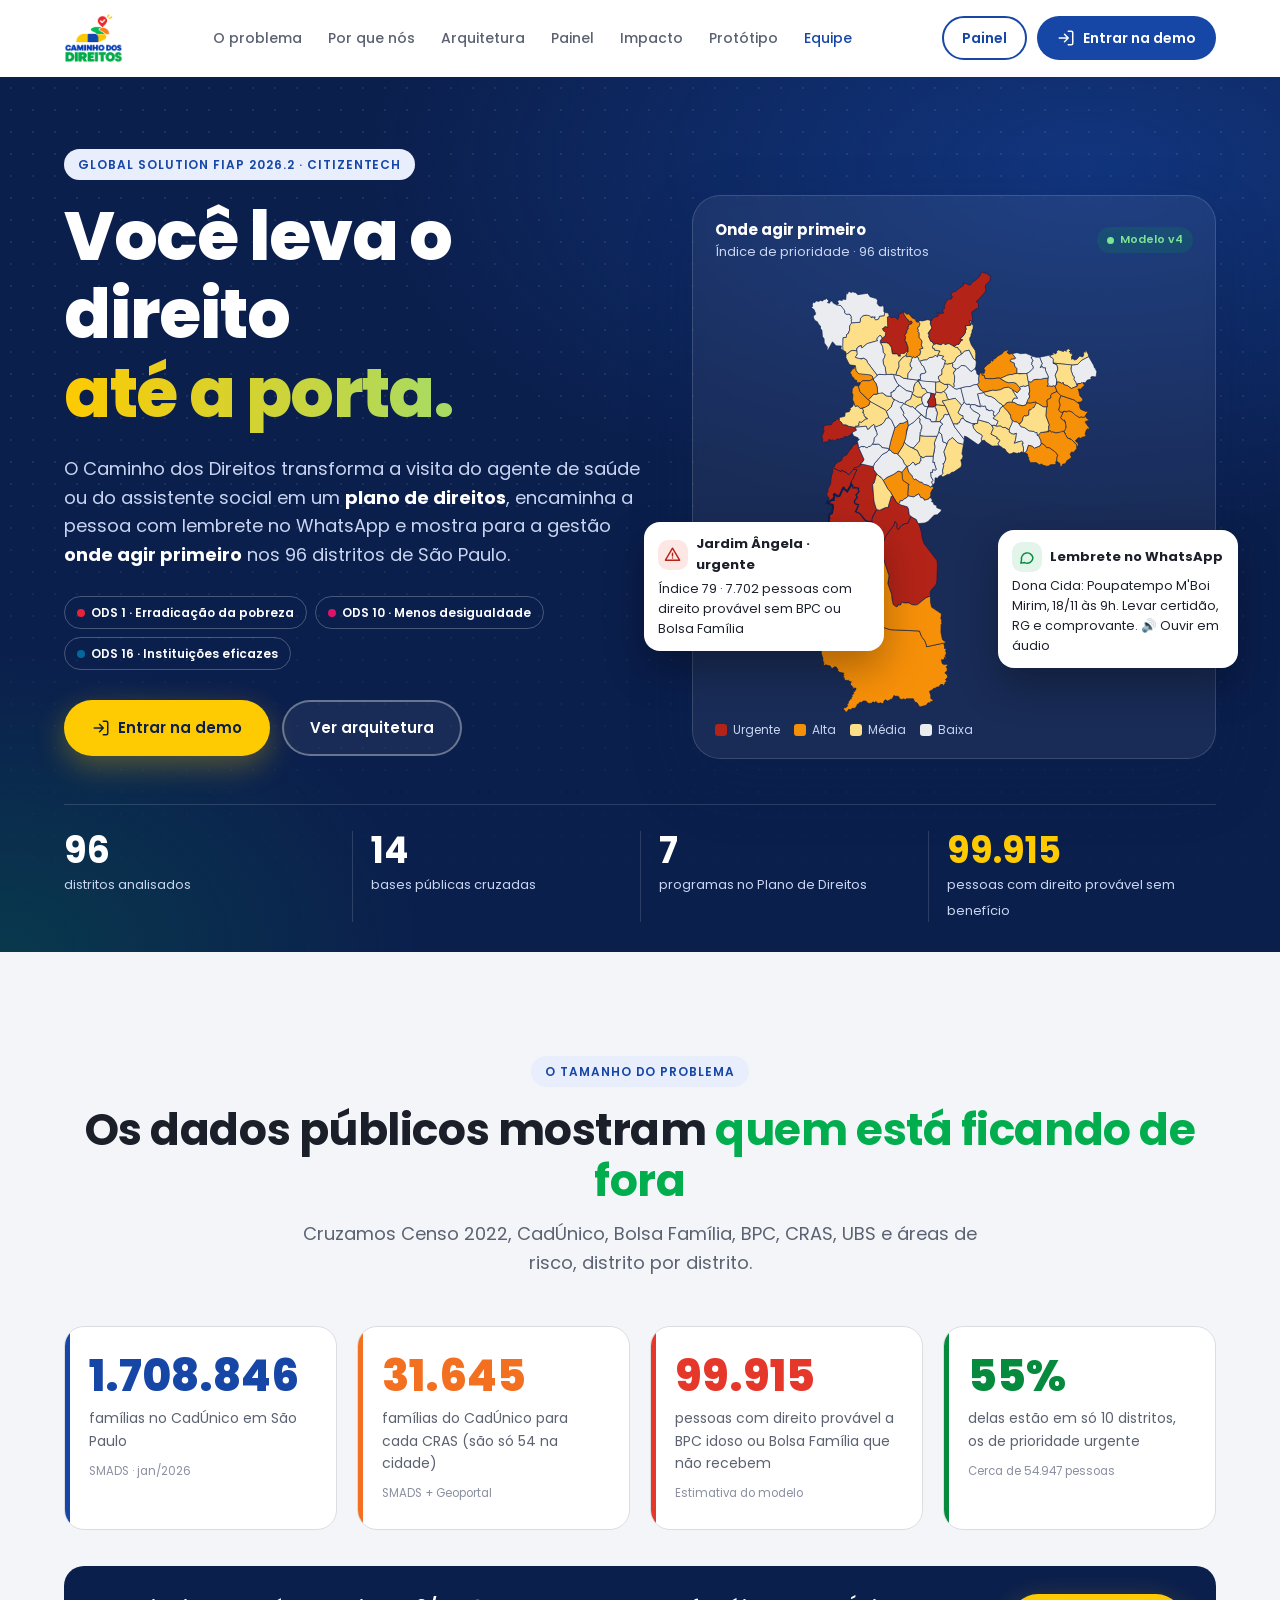
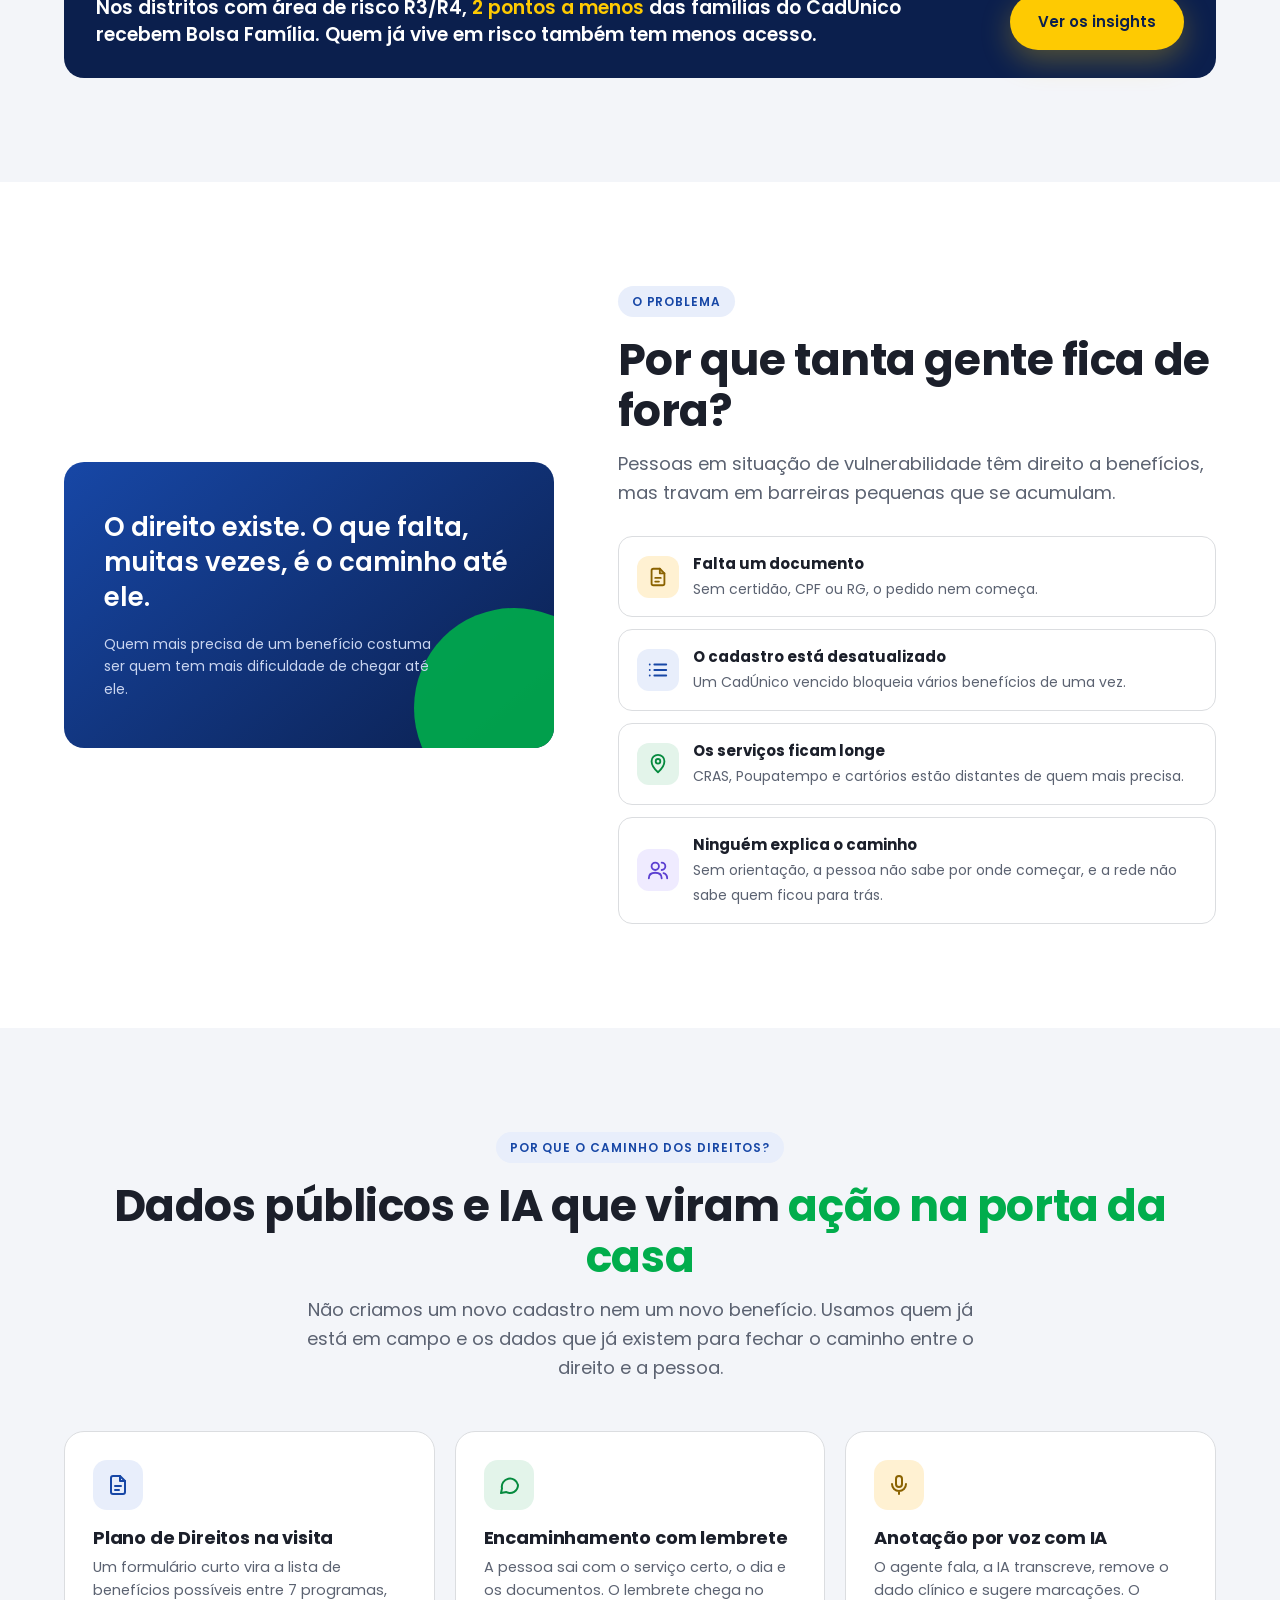
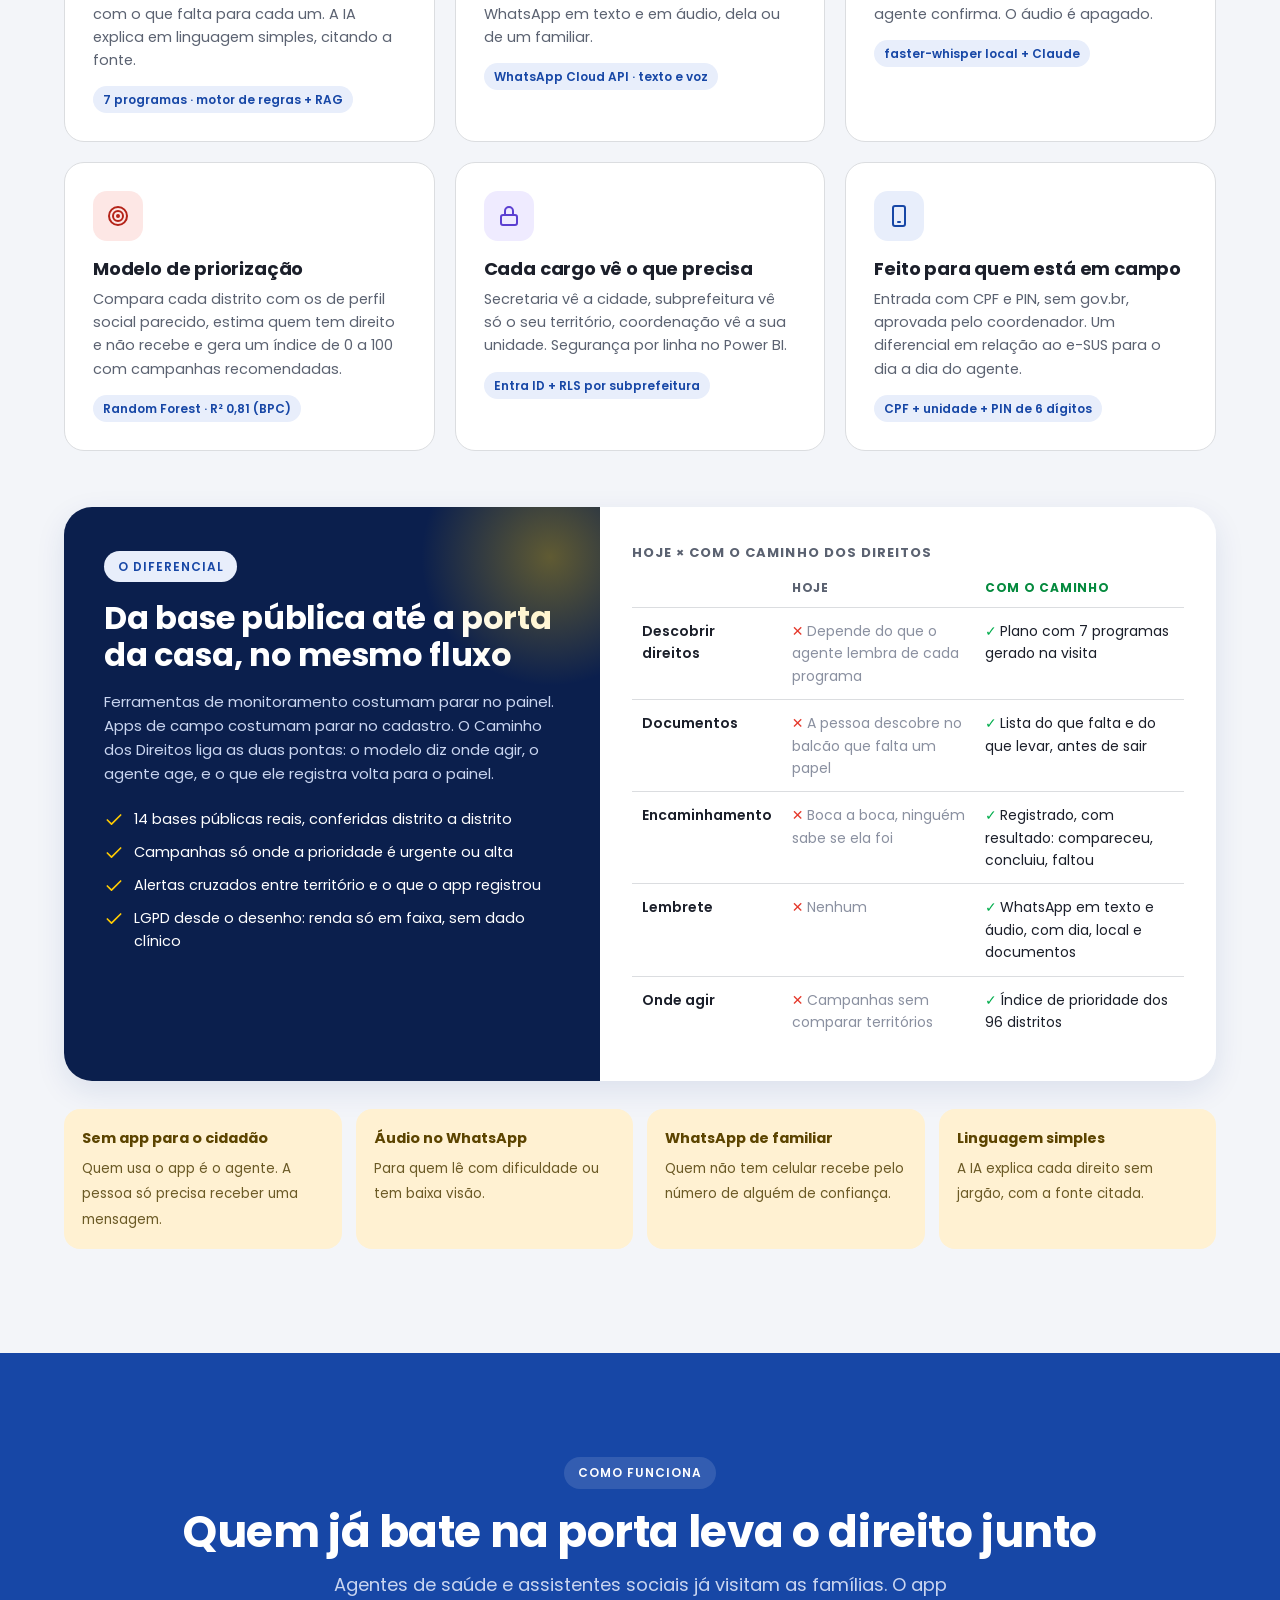
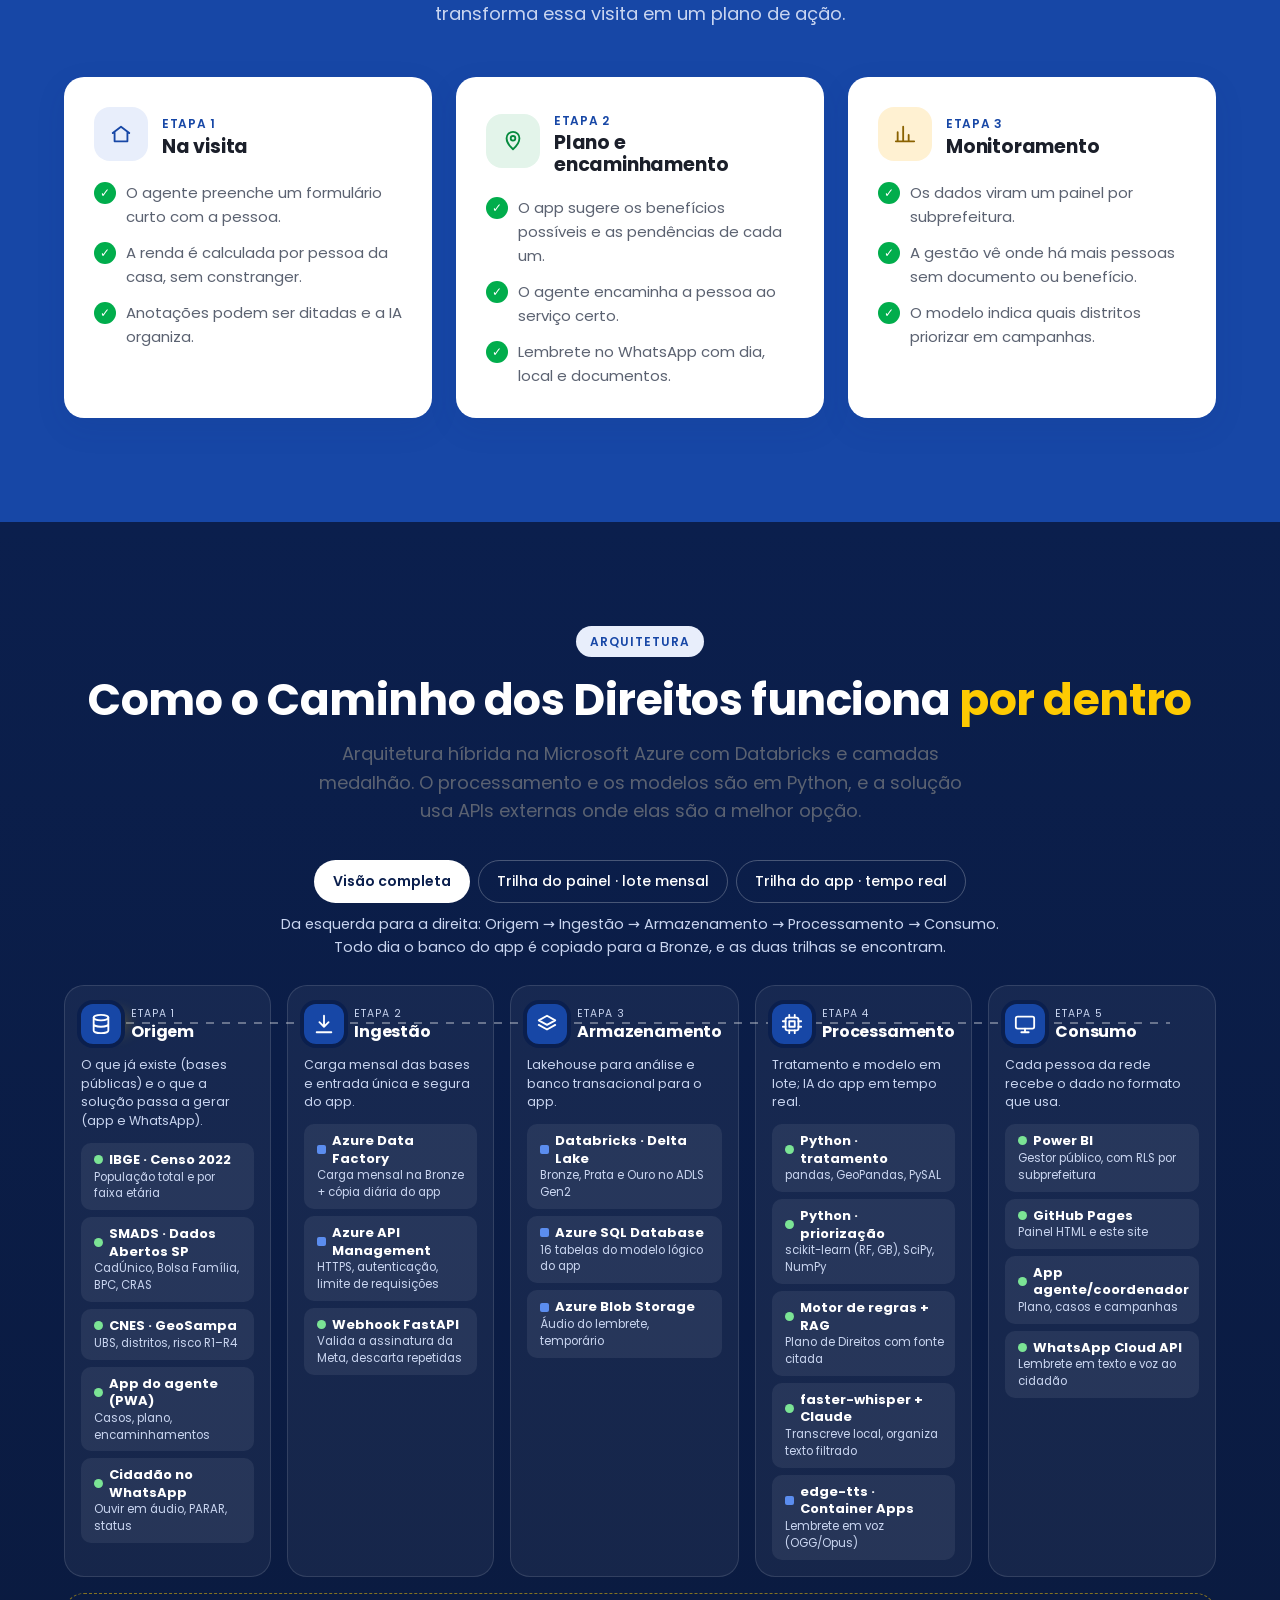
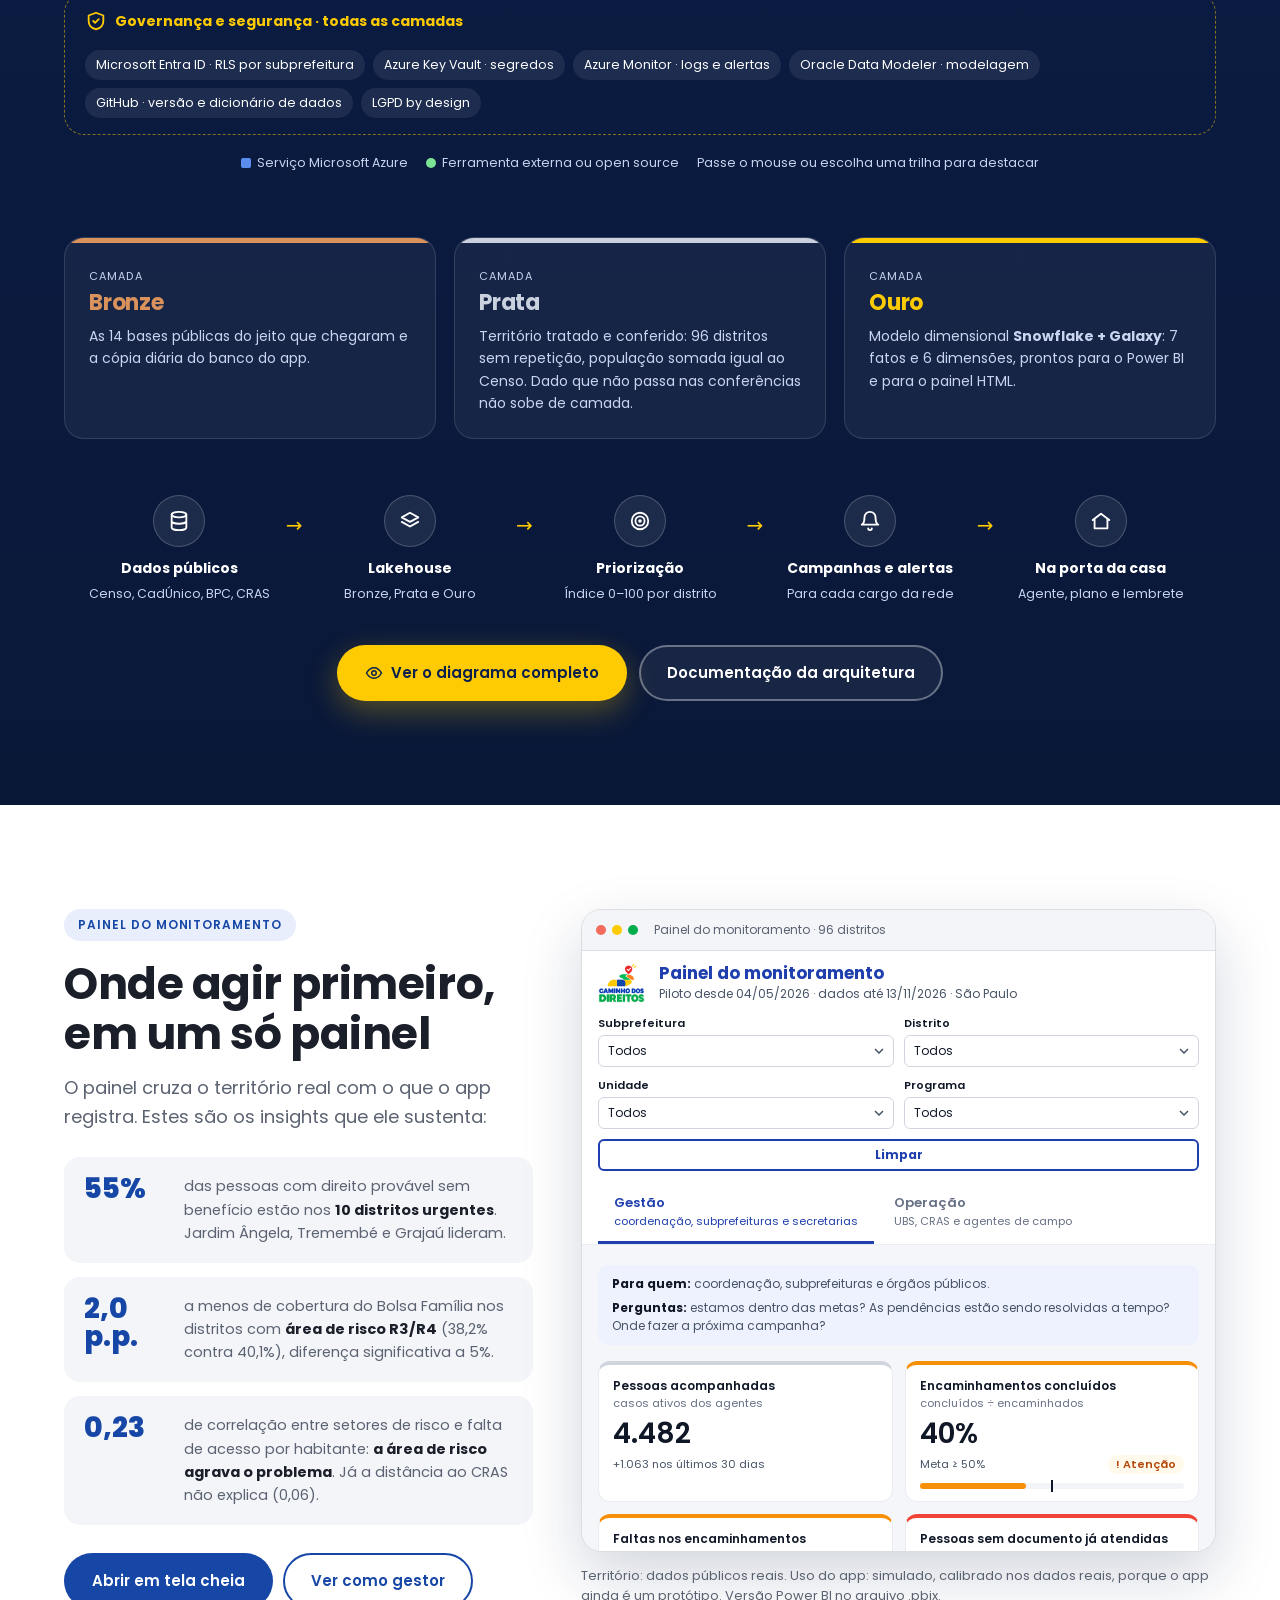
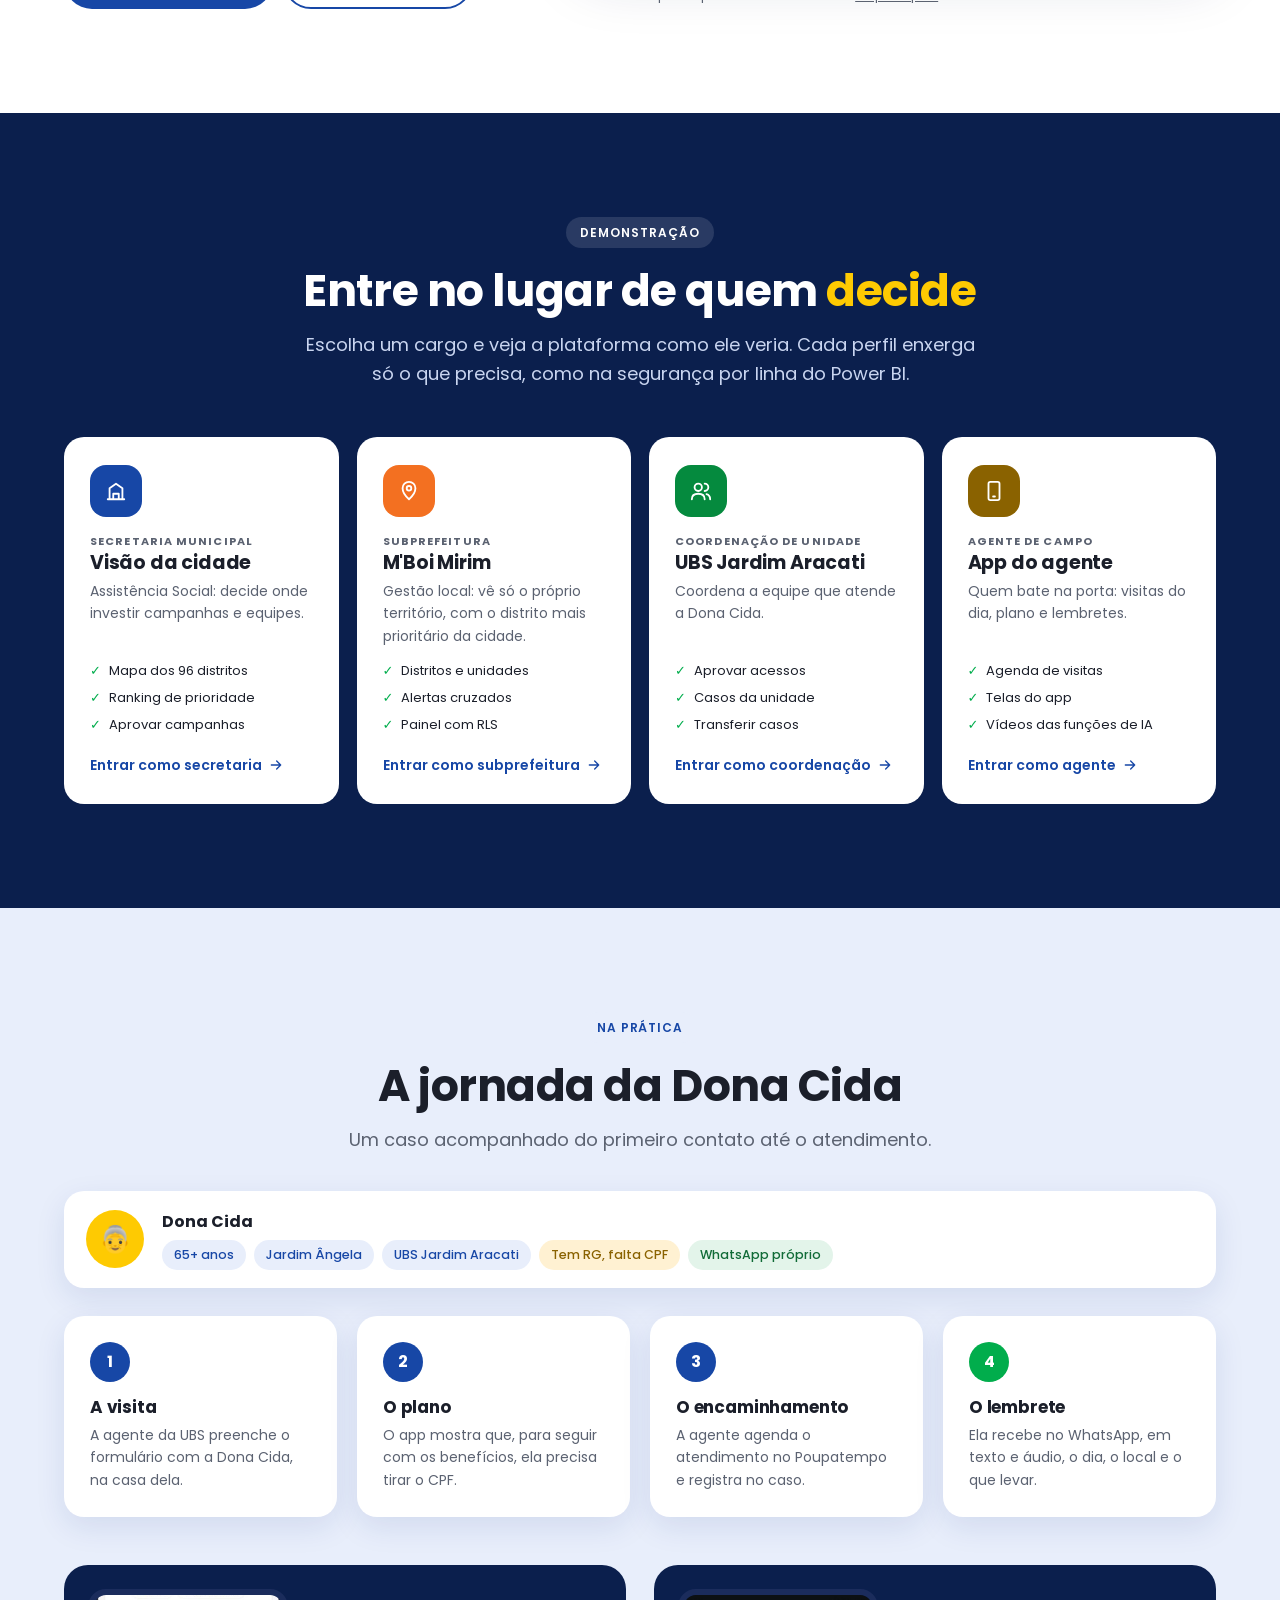
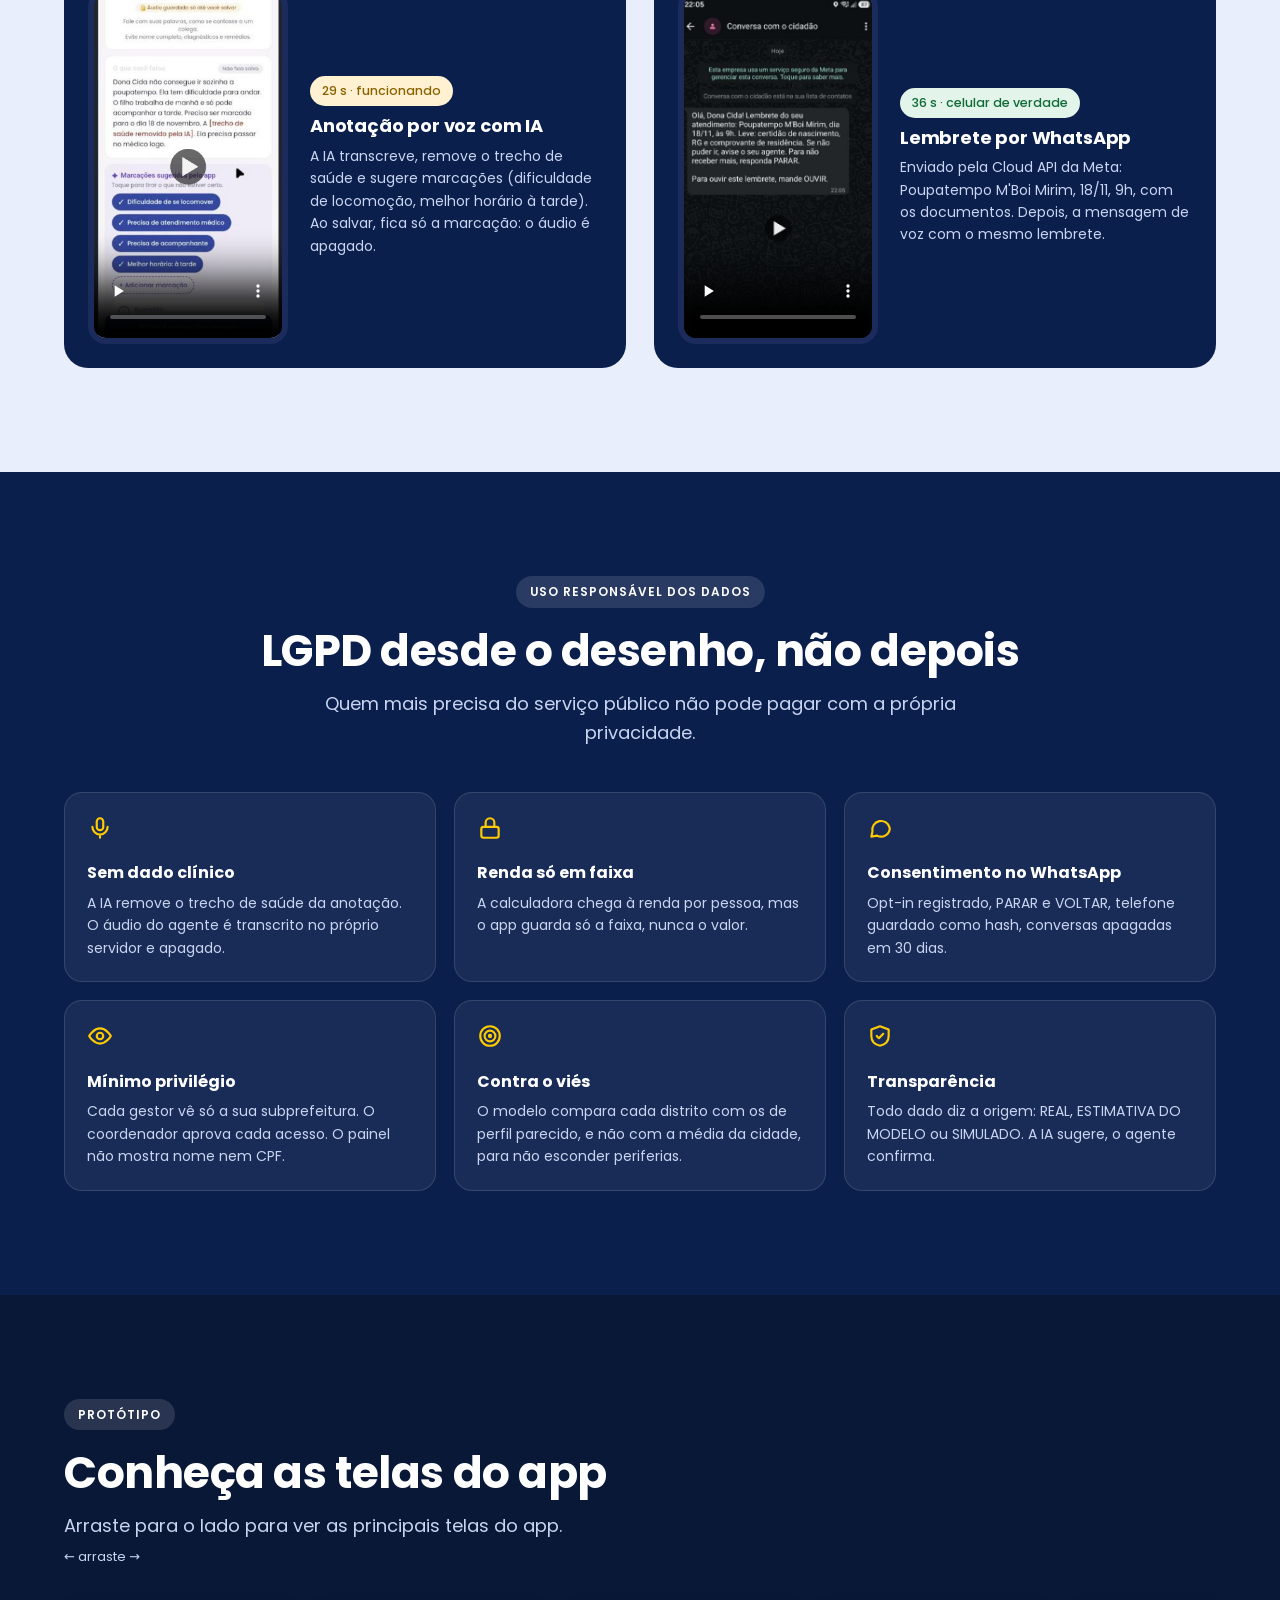
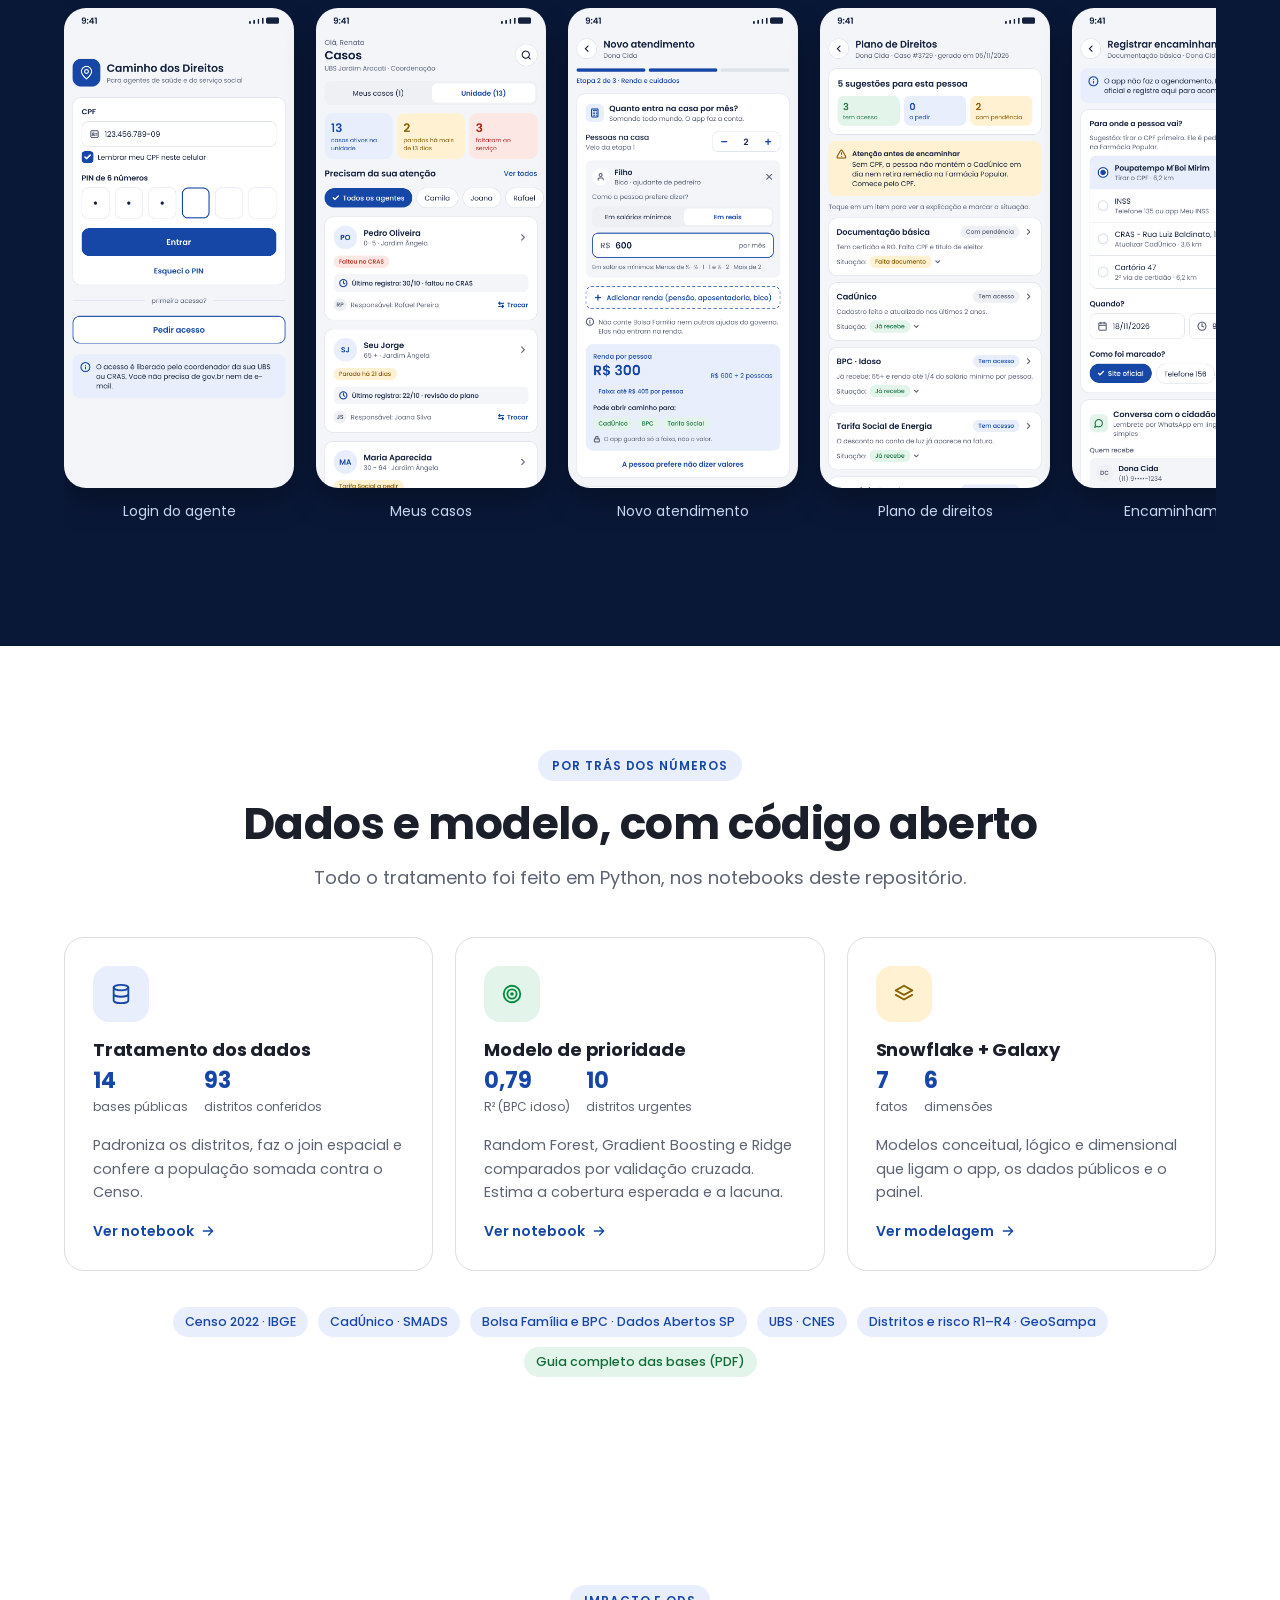
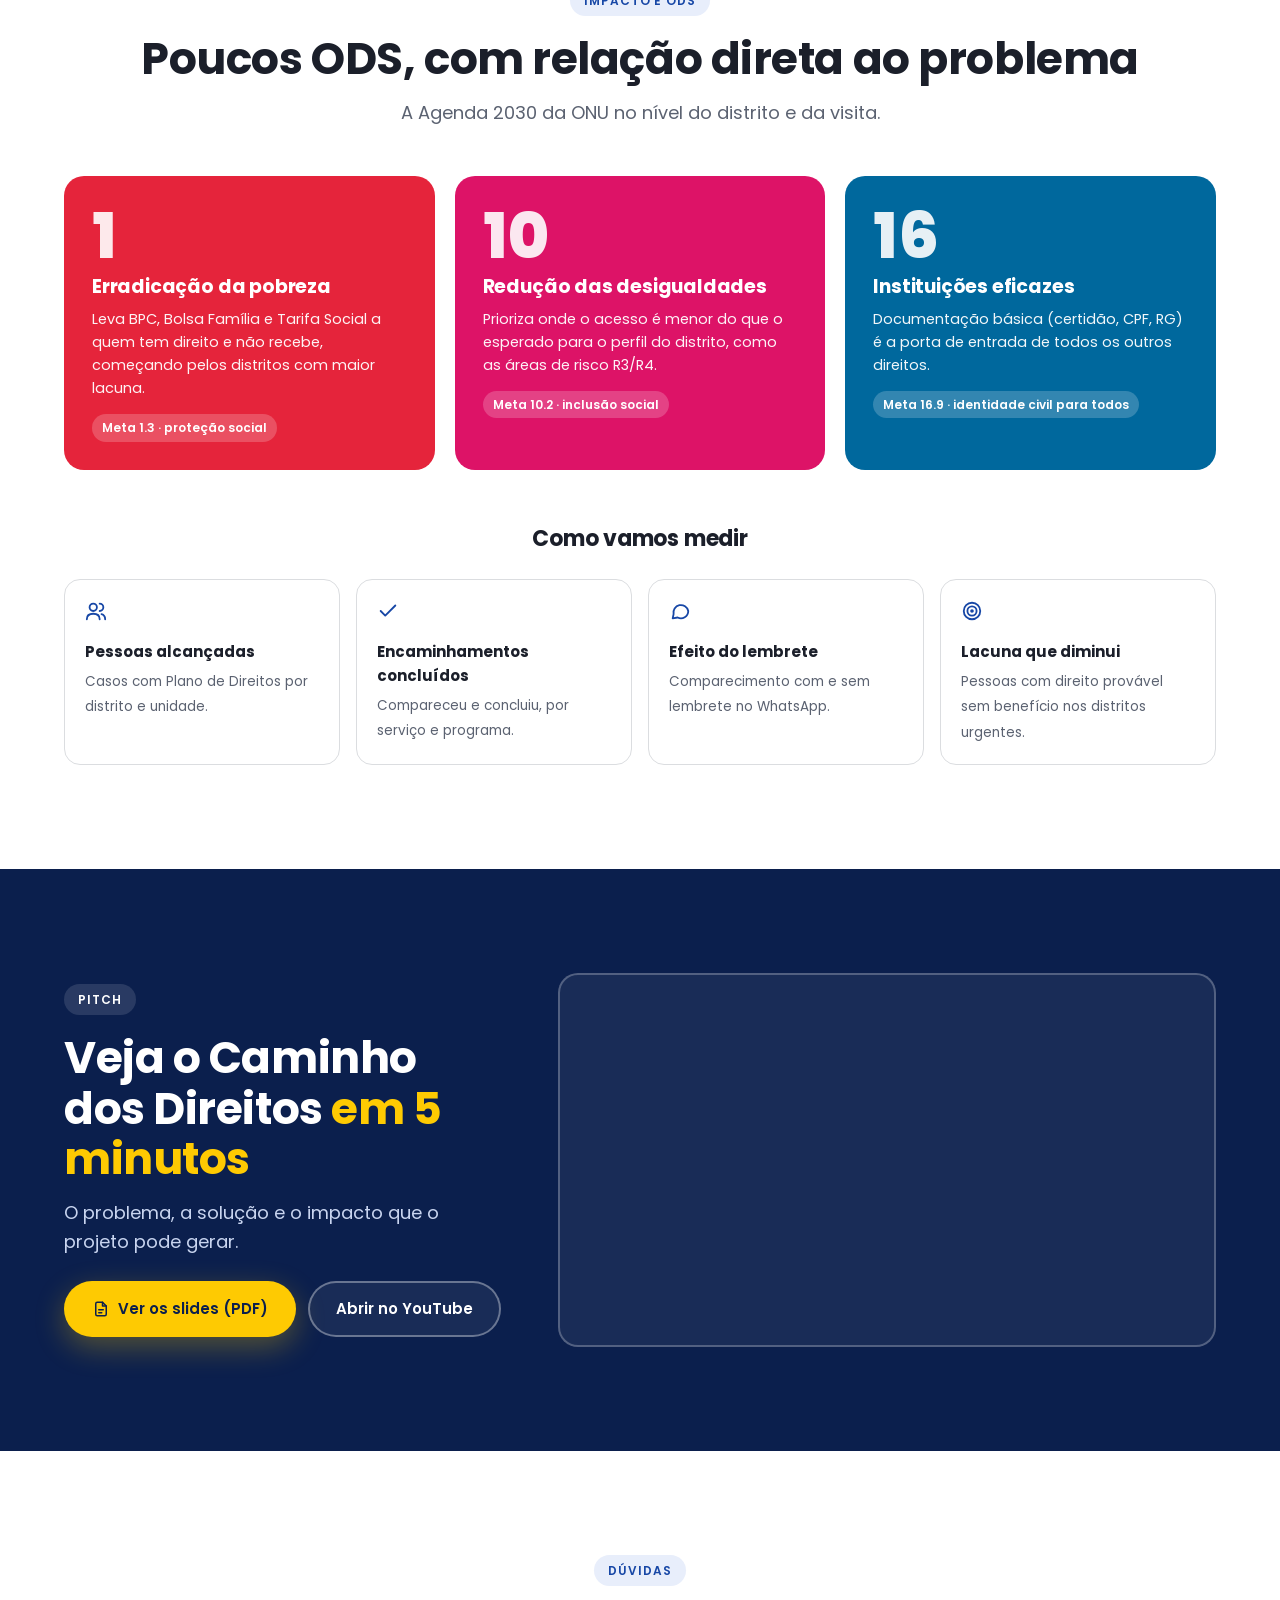
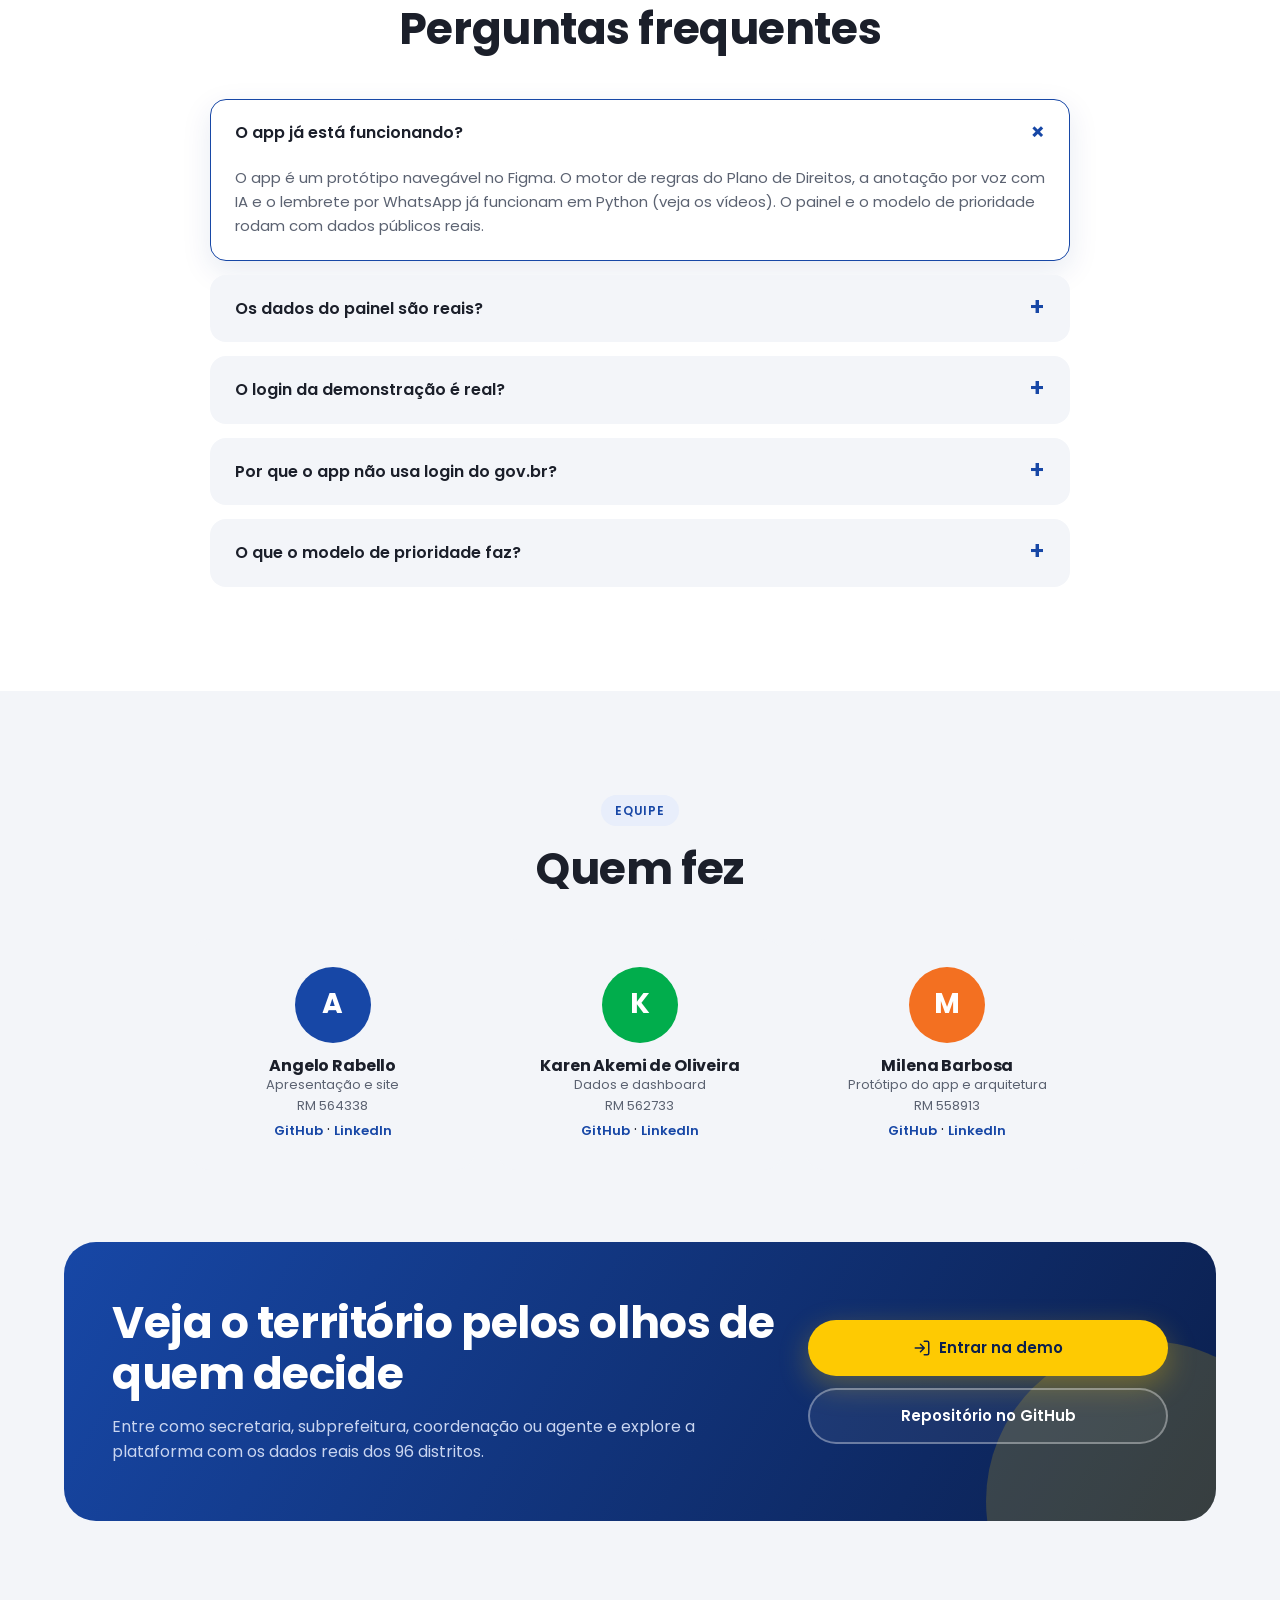
==== commit e441c532: "Move a seção de ODS para antes do vídeo do pitch Co-Authored-By: Claude Opus 5.5 <noreply@anthropic." ====
--- a/indexsite.html
+++ b/indexsite.html
@@ -741,6 +741,29 @@
   </div>
 </section>
 
+<!-- =================== 10. IMPACTO E ODS =================== -->
+<section id="impacto">
+  <div class="wrap">
+    <div class="centro">
+      <span class="tag rv">Impacto e ODS</span>
+      <h2 class="rv d1">Poucos ODS, com relação direta ao problema</h2>
+      <p class="lead rv d2">A Agenda 2030 da ONU no nível do distrito e da visita.</p>
+    </div>
+    <div class="ods-grid">
+      <div class="ods rv" style="--c:#E5243B"><div class="n">1</div><h3>Erradicação da pobreza</h3><p>Leva BPC, Bolsa Família e Tarifa Social a quem tem direito e não recebe, começando pelos distritos com maior lacuna.</p><span class="meta">Meta 1.3 · proteção social</span></div>
+      <div class="ods rv d1" style="--c:#DD1367"><div class="n">10</div><h3>Redução das desigualdades</h3><p>Prioriza onde o acesso é menor do que o esperado para o perfil do distrito, como as áreas de risco R3/R4.</p><span class="meta">Meta 10.2 · inclusão social</span></div>
+      <div class="ods rv d2" style="--c:#00689D"><div class="n">16</div><h3>Instituições eficazes</h3><p>Documentação básica (certidão, CPF, RG) é a porta de entrada de todos os outros direitos.</p><span class="meta">Meta 16.9 · identidade civil para todos</span></div>
+    </div>
+    <h3 class="rv" style="text-align:center;margin-top:56px;font-size:22px">Como vamos medir</h3>
+    <div class="indicadores">
+      <div class="indicador rv"><svg class="ic"><use href="#i-pessoas"/></svg><b>Pessoas alcançadas</b><span>Casos com Plano de Direitos por distrito e unidade.</span></div>
+      <div class="indicador rv d1"><svg class="ic"><use href="#i-check"/></svg><b>Encaminhamentos concluídos</b><span>Compareceu e concluiu, por serviço e programa.</span></div>
+      <div class="indicador rv d2"><svg class="ic"><use href="#i-msg"/></svg><b>Efeito do lembrete</b><span>Comparecimento com e sem lembrete no WhatsApp.</span></div>
+      <div class="indicador rv d3"><svg class="ic"><use href="#i-alvo"/></svg><b>Lacuna que diminui</b><span>Pessoas com direito provável sem benefício nos distritos urgentes.</span></div>
+    </div>
+  </div>
+</section>
+
 <!-- =================== 14. PITCH =================== -->
 <section id="pitch" class="escuro">
   <div class="wrap pitch-grid">
@@ -755,29 +778,6 @@
     </div>
     <div class="video rv d1" style="border-style:solid">
       <iframe src="https://www.youtube-nocookie.com/embed/J50OedLo1p4" title="Pitch do Caminho dos Direitos" loading="lazy" allow="accelerometer; clipboard-write; encrypted-media; gyroscope; picture-in-picture; web-share" referrerpolicy="strict-origin-when-cross-origin" allowfullscreen></iframe>
-    </div>
-  </div>
-</section>
-
-<!-- =================== 10. IMPACTO E ODS =================== -->
-<section id="impacto">
-  <div class="wrap">
-    <div class="centro">
-      <span class="tag rv">Impacto e ODS</span>
-      <h2 class="rv d1">Poucos ODS, com relação direta ao problema</h2>
-      <p class="lead rv d2">A Agenda 2030 da ONU no nível do distrito e da visita.</p>
-    </div>
-    <div class="ods-grid">
-      <div class="ods rv" style="--c:#E5243B"><div class="n">1</div><h3>Erradicação da pobreza</h3><p>Leva BPC, Bolsa Família e Tarifa Social a quem tem direito e não recebe, começando pelos distritos com maior lacuna.</p><span class="meta">Meta 1.3 · proteção social</span></div>
-      <div class="ods rv d1" style="--c:#DD1367"><div class="n">10</div><h3>Redução das desigualdades</h3><p>Prioriza onde o acesso é menor do que o esperado para o perfil do distrito, como as áreas de risco R3/R4.</p><span class="meta">Meta 10.2 · inclusão social</span></div>
-      <div class="ods rv d2" style="--c:#00689D"><div class="n">16</div><h3>Instituições eficazes</h3><p>Documentação básica (certidão, CPF, RG) é a porta de entrada de todos os outros direitos.</p><span class="meta">Meta 16.9 · identidade civil para todos</span></div>
-    </div>
-    <h3 class="rv" style="text-align:center;margin-top:56px;font-size:22px">Como vamos medir</h3>
-    <div class="indicadores">
-      <div class="indicador rv"><svg class="ic"><use href="#i-pessoas"/></svg><b>Pessoas alcançadas</b><span>Casos com Plano de Direitos por distrito e unidade.</span></div>
-      <div class="indicador rv d1"><svg class="ic"><use href="#i-check"/></svg><b>Encaminhamentos concluídos</b><span>Compareceu e concluiu, por serviço e programa.</span></div>
-      <div class="indicador rv d2"><svg class="ic"><use href="#i-msg"/></svg><b>Efeito do lembrete</b><span>Comparecimento com e sem lembrete no WhatsApp.</span></div>
-      <div class="indicador rv d3"><svg class="ic"><use href="#i-alvo"/></svg><b>Lacuna que diminui</b><span>Pessoas com direito provável sem benefício nos distritos urgentes.</span></div>
     </div>
   </div>
 </section>
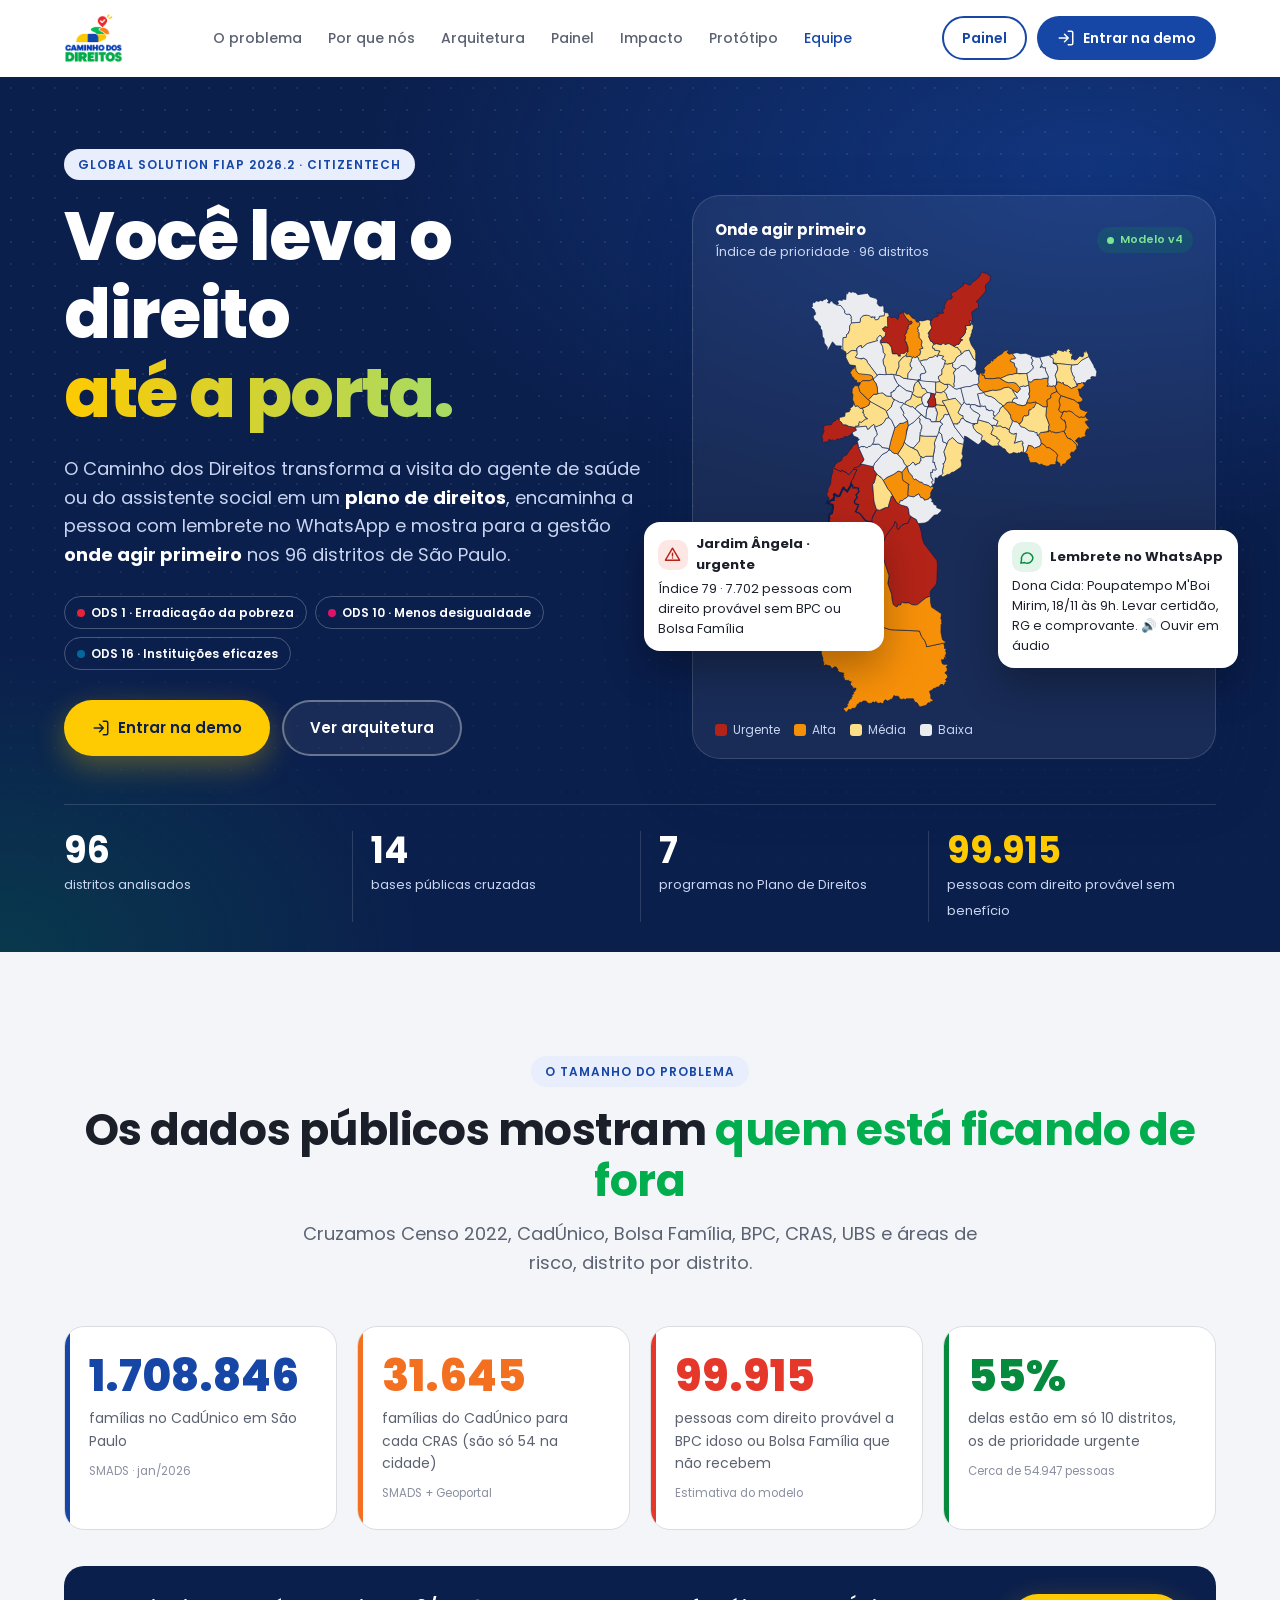
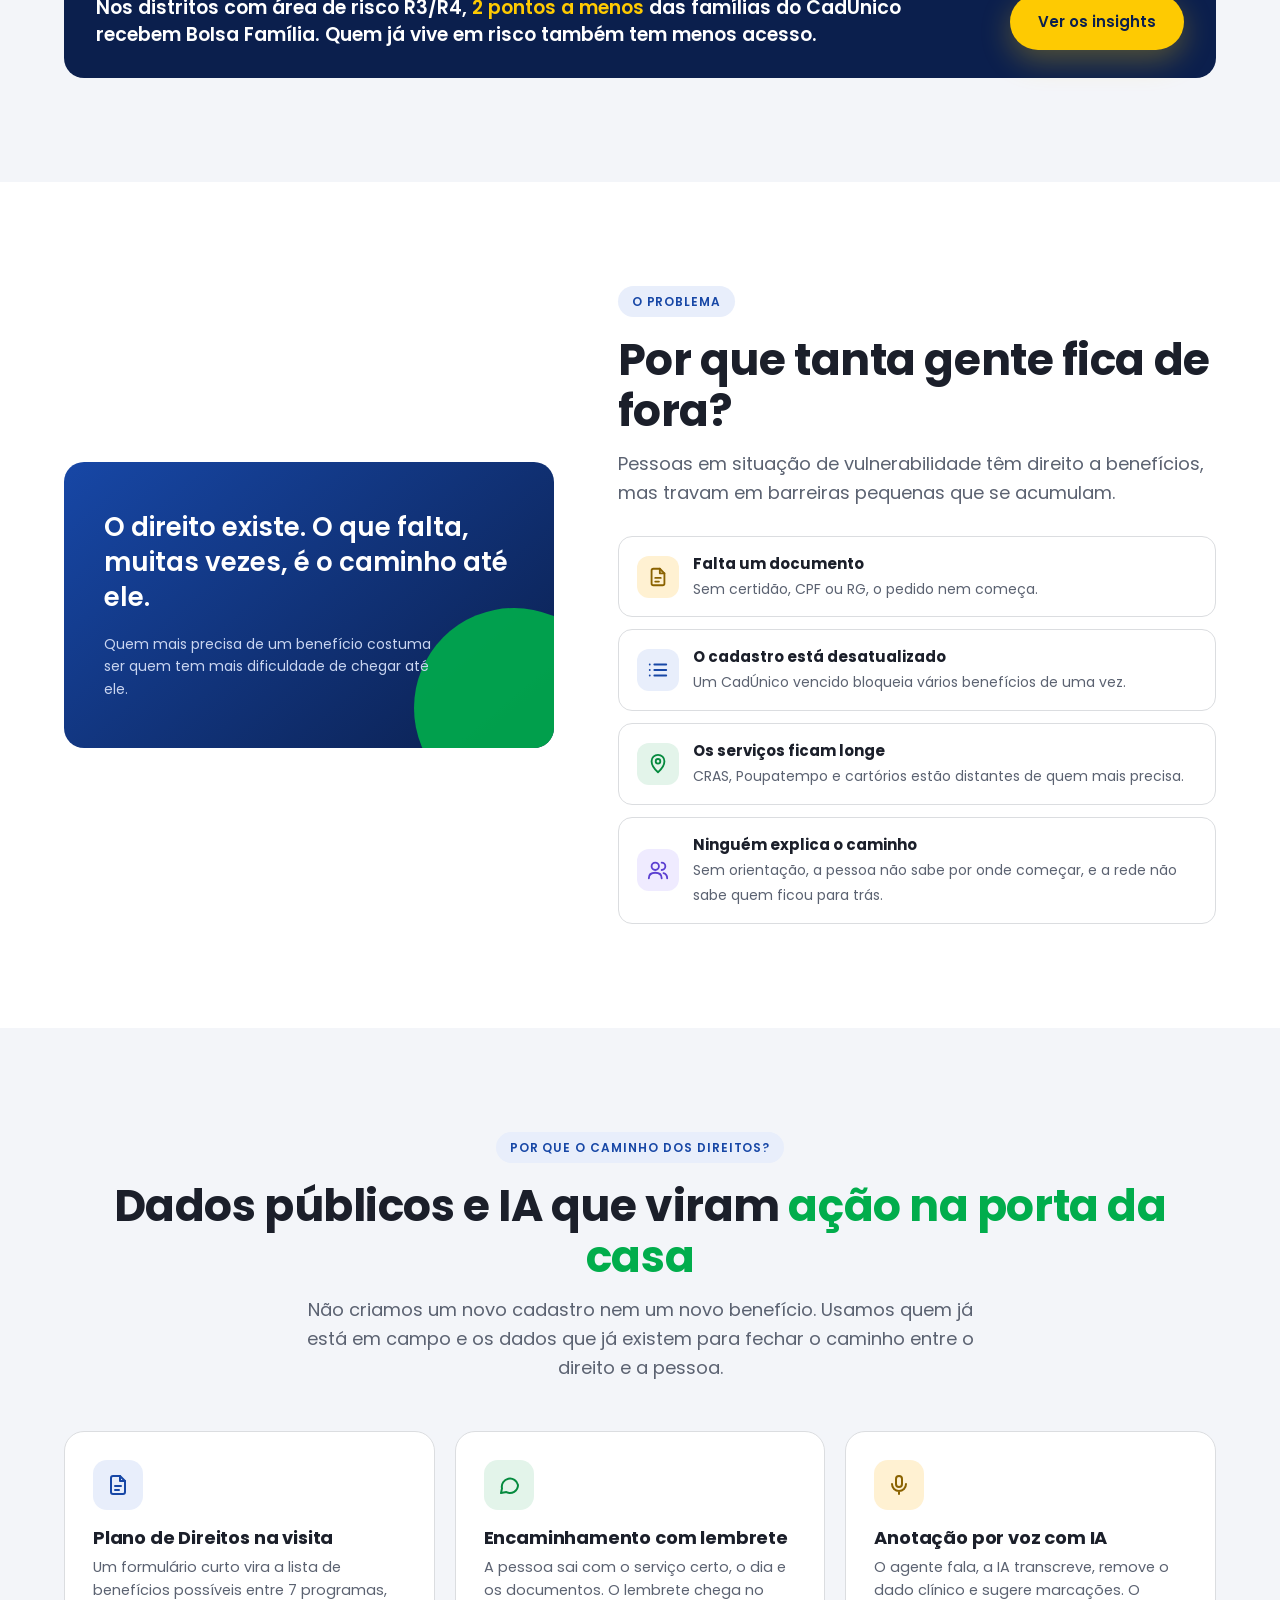
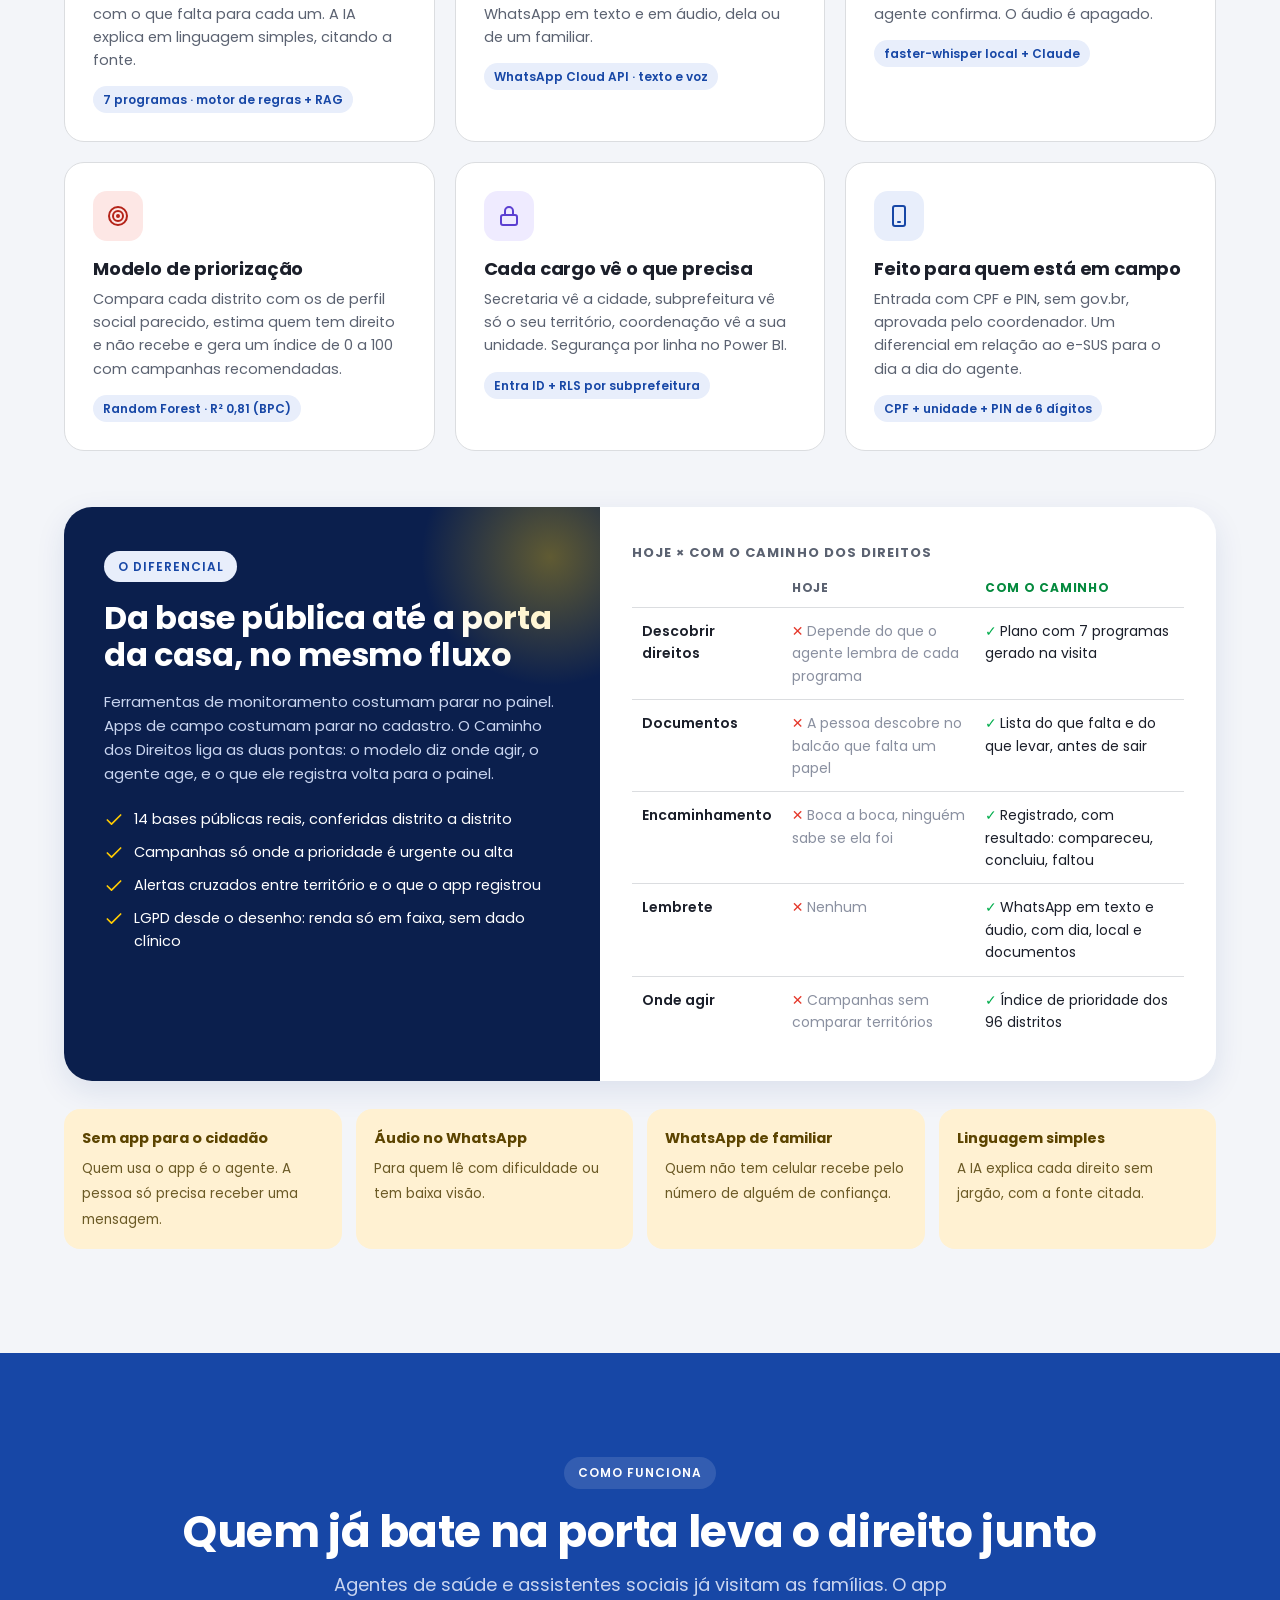
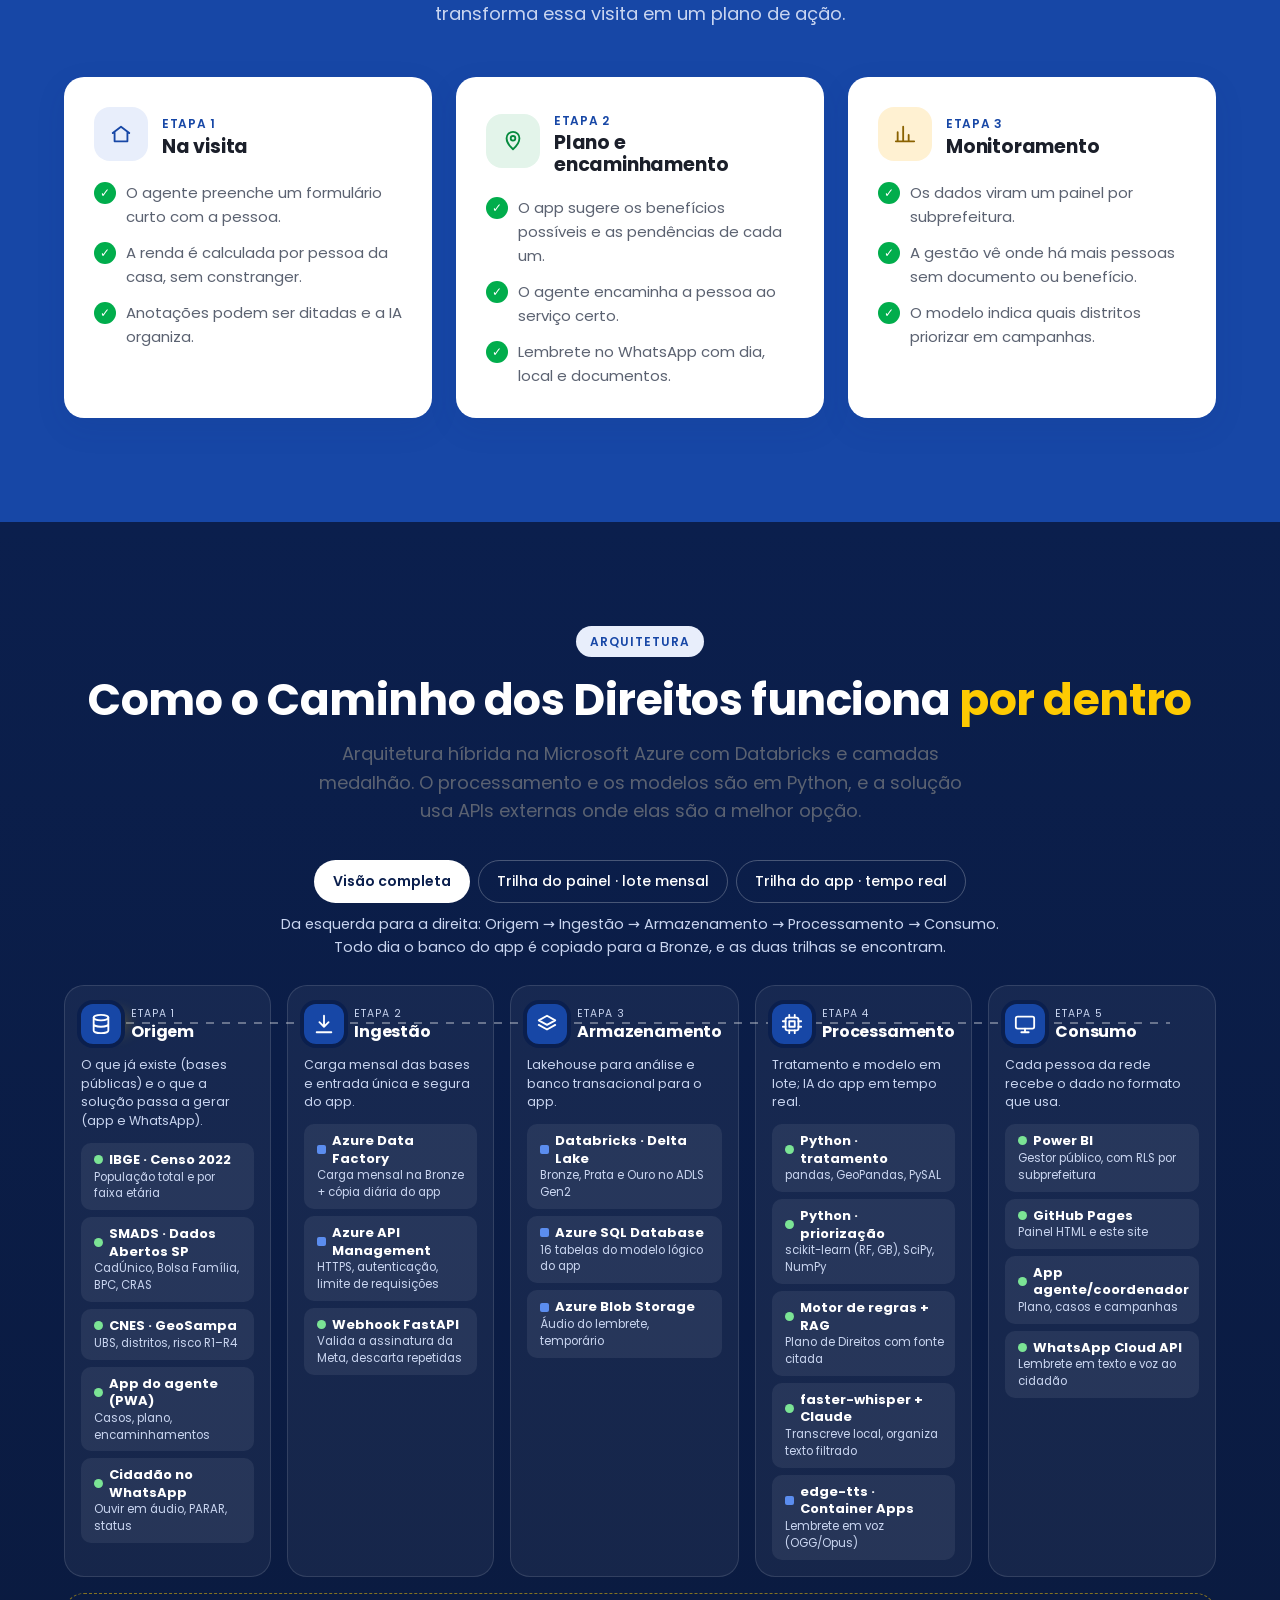
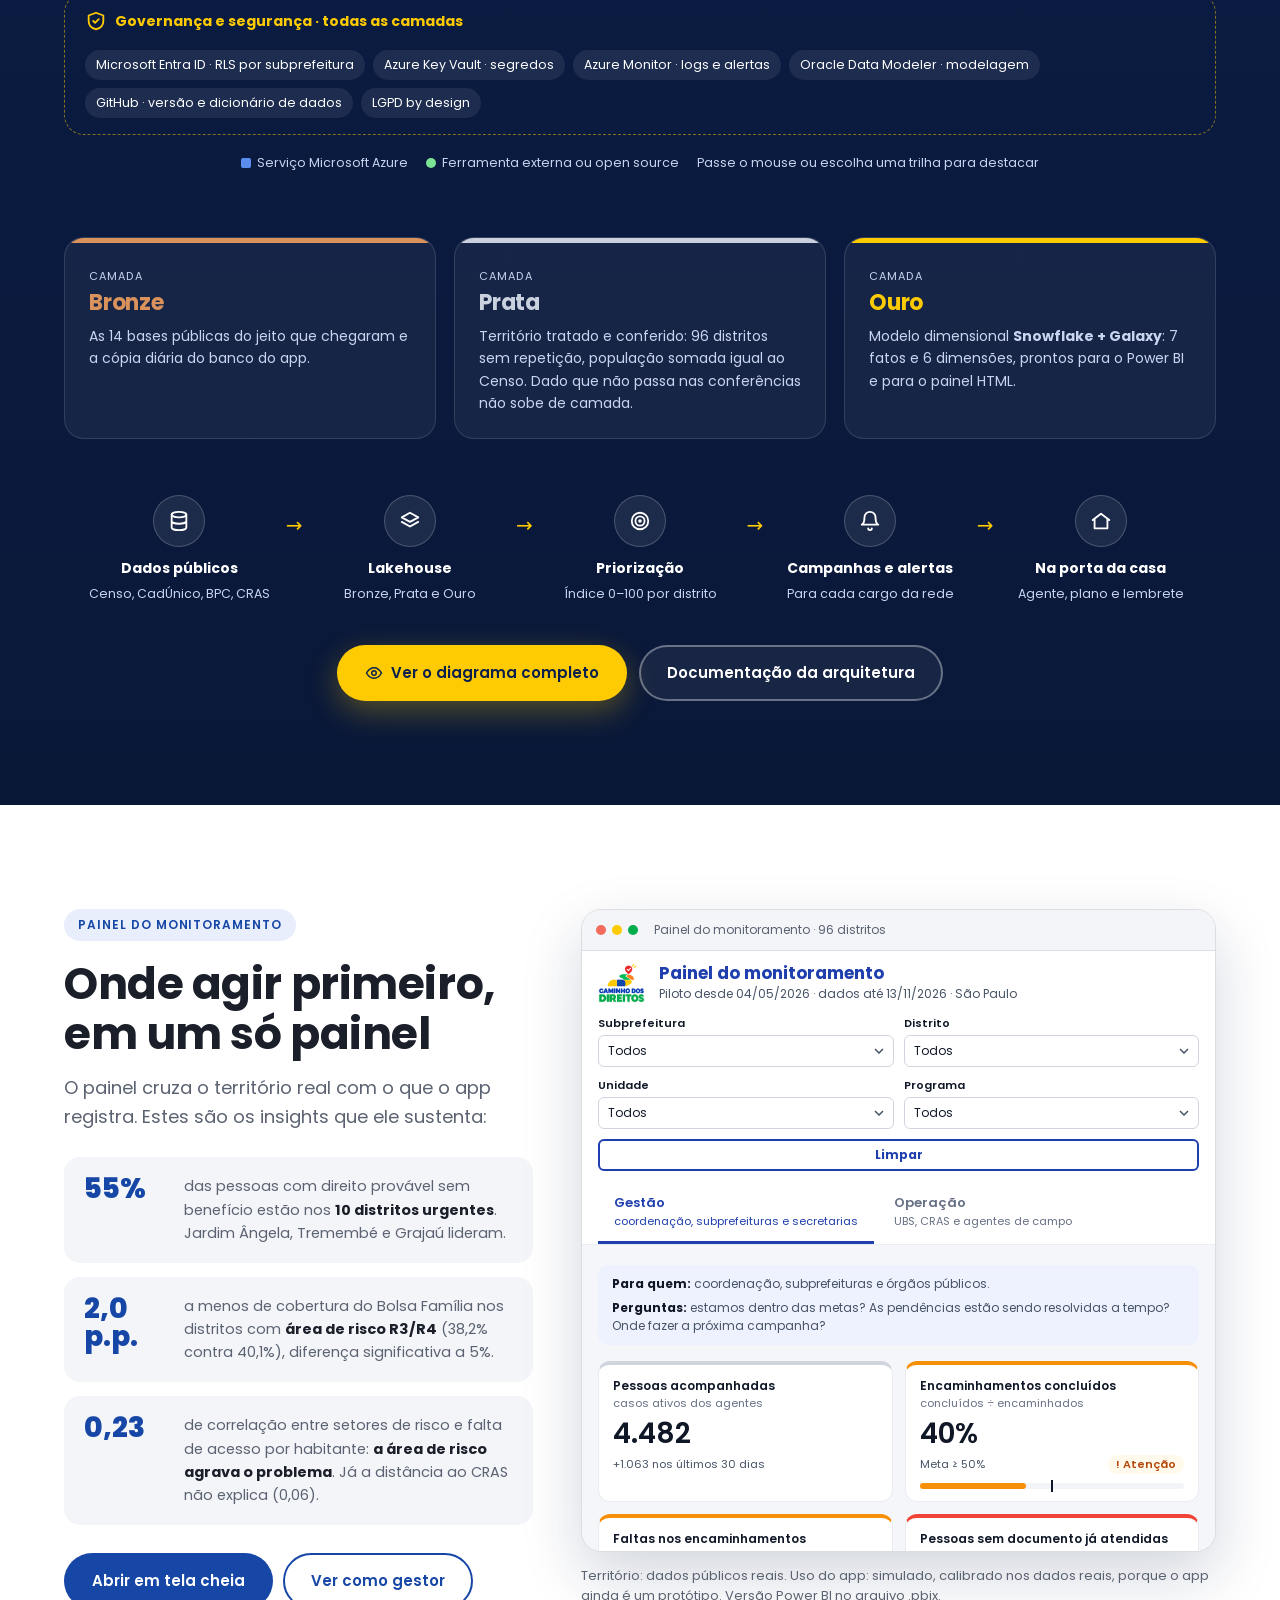
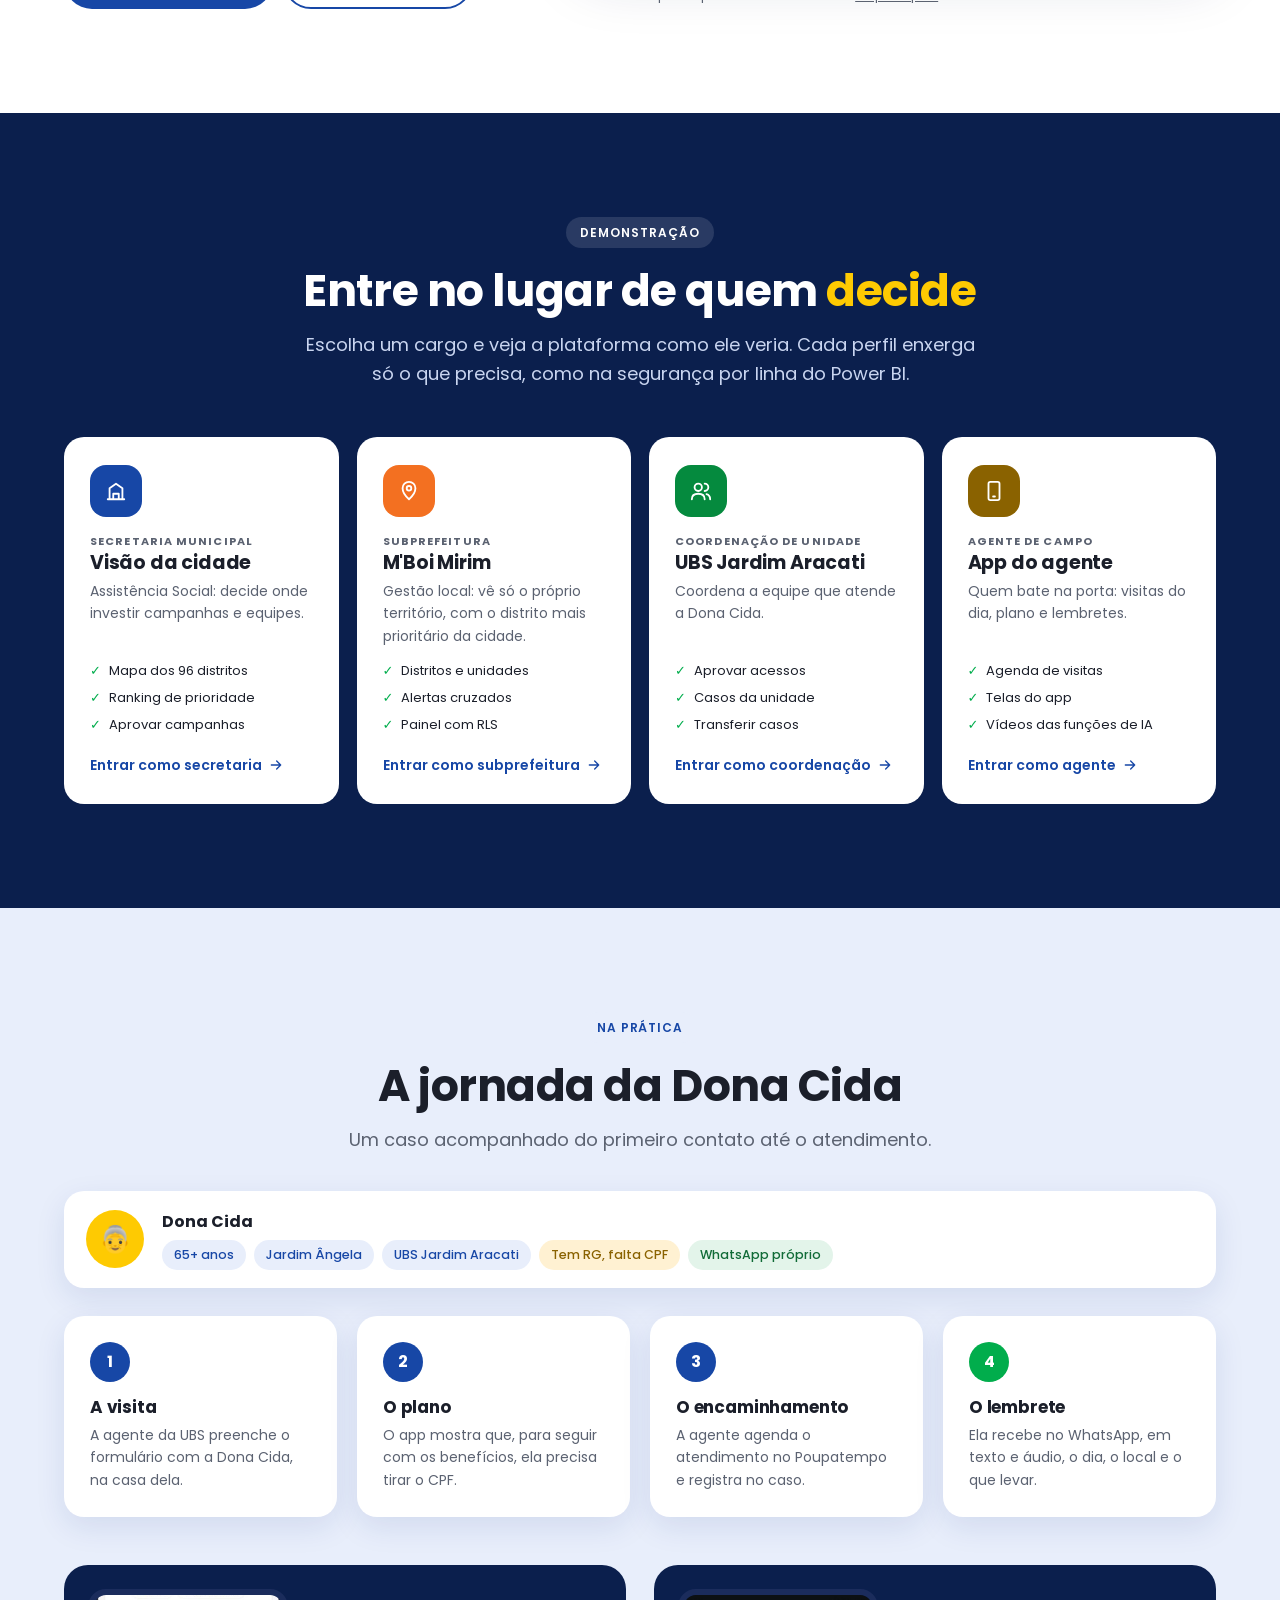
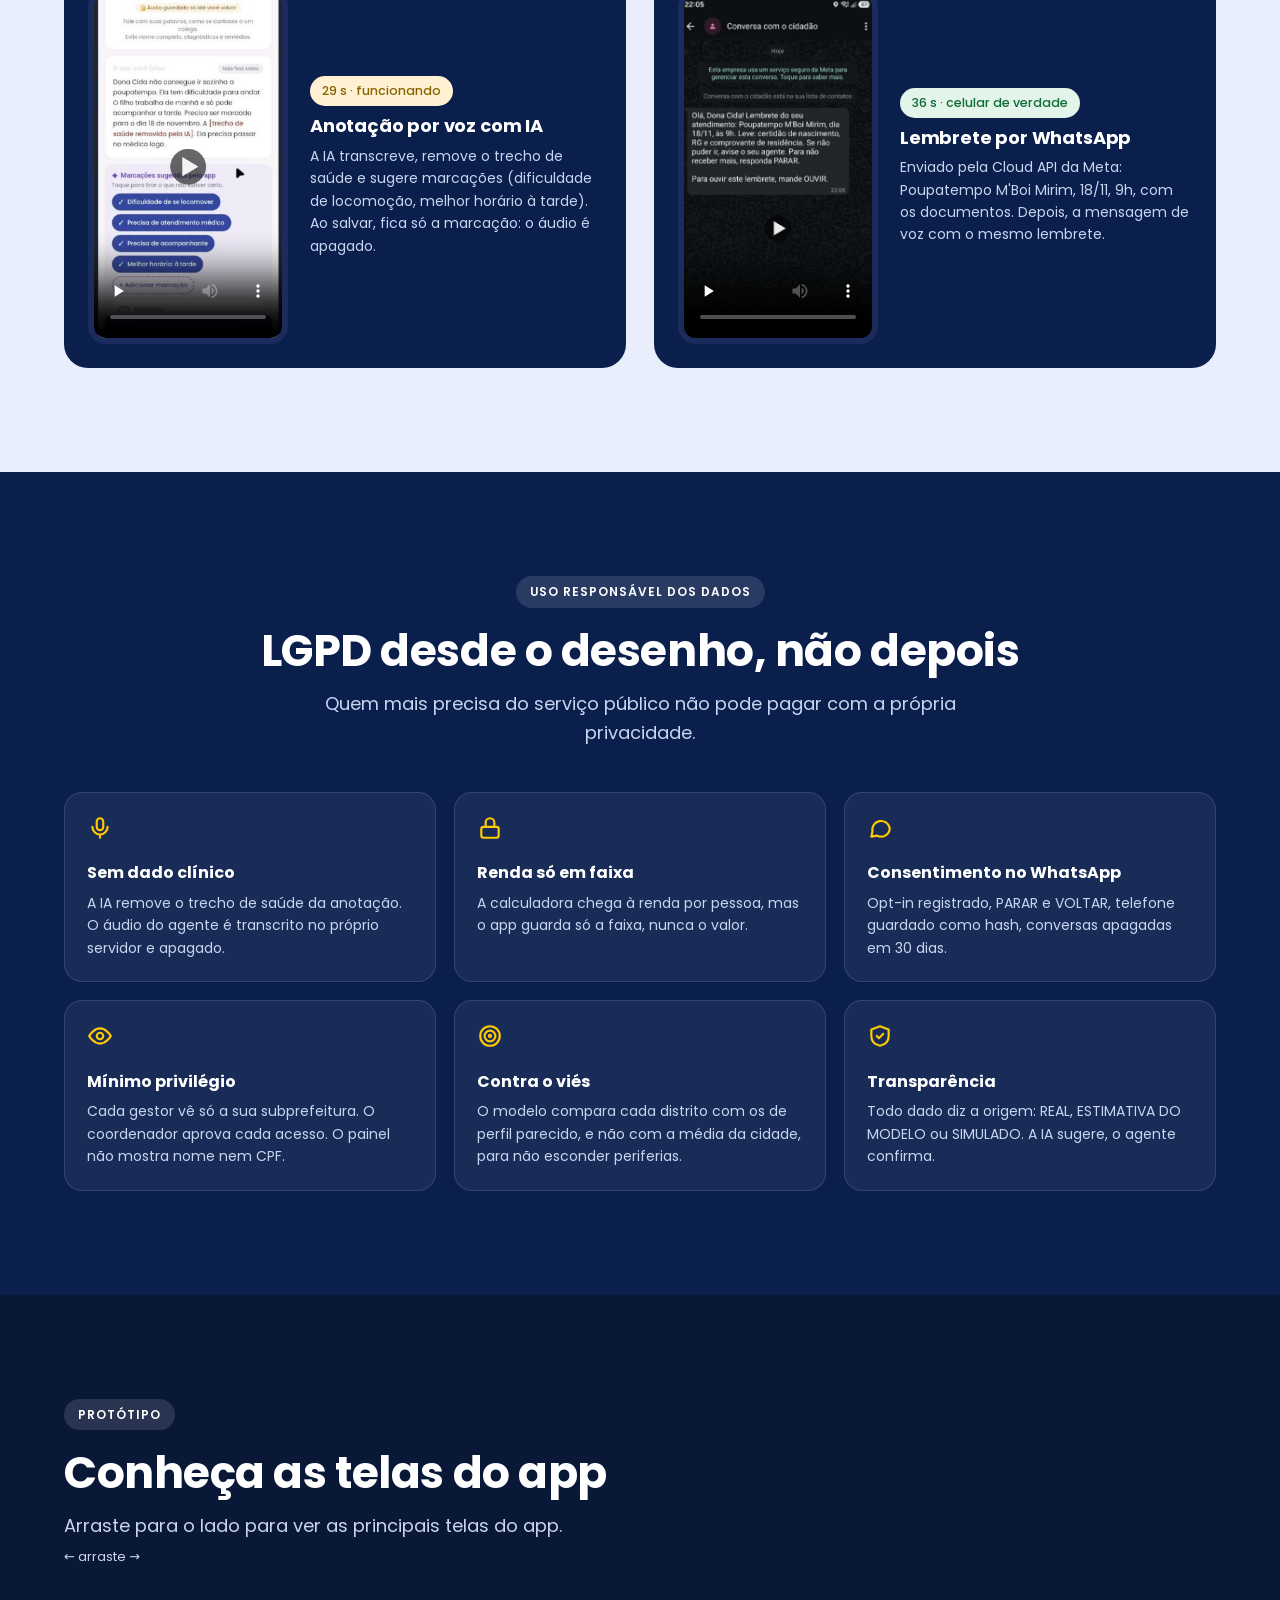
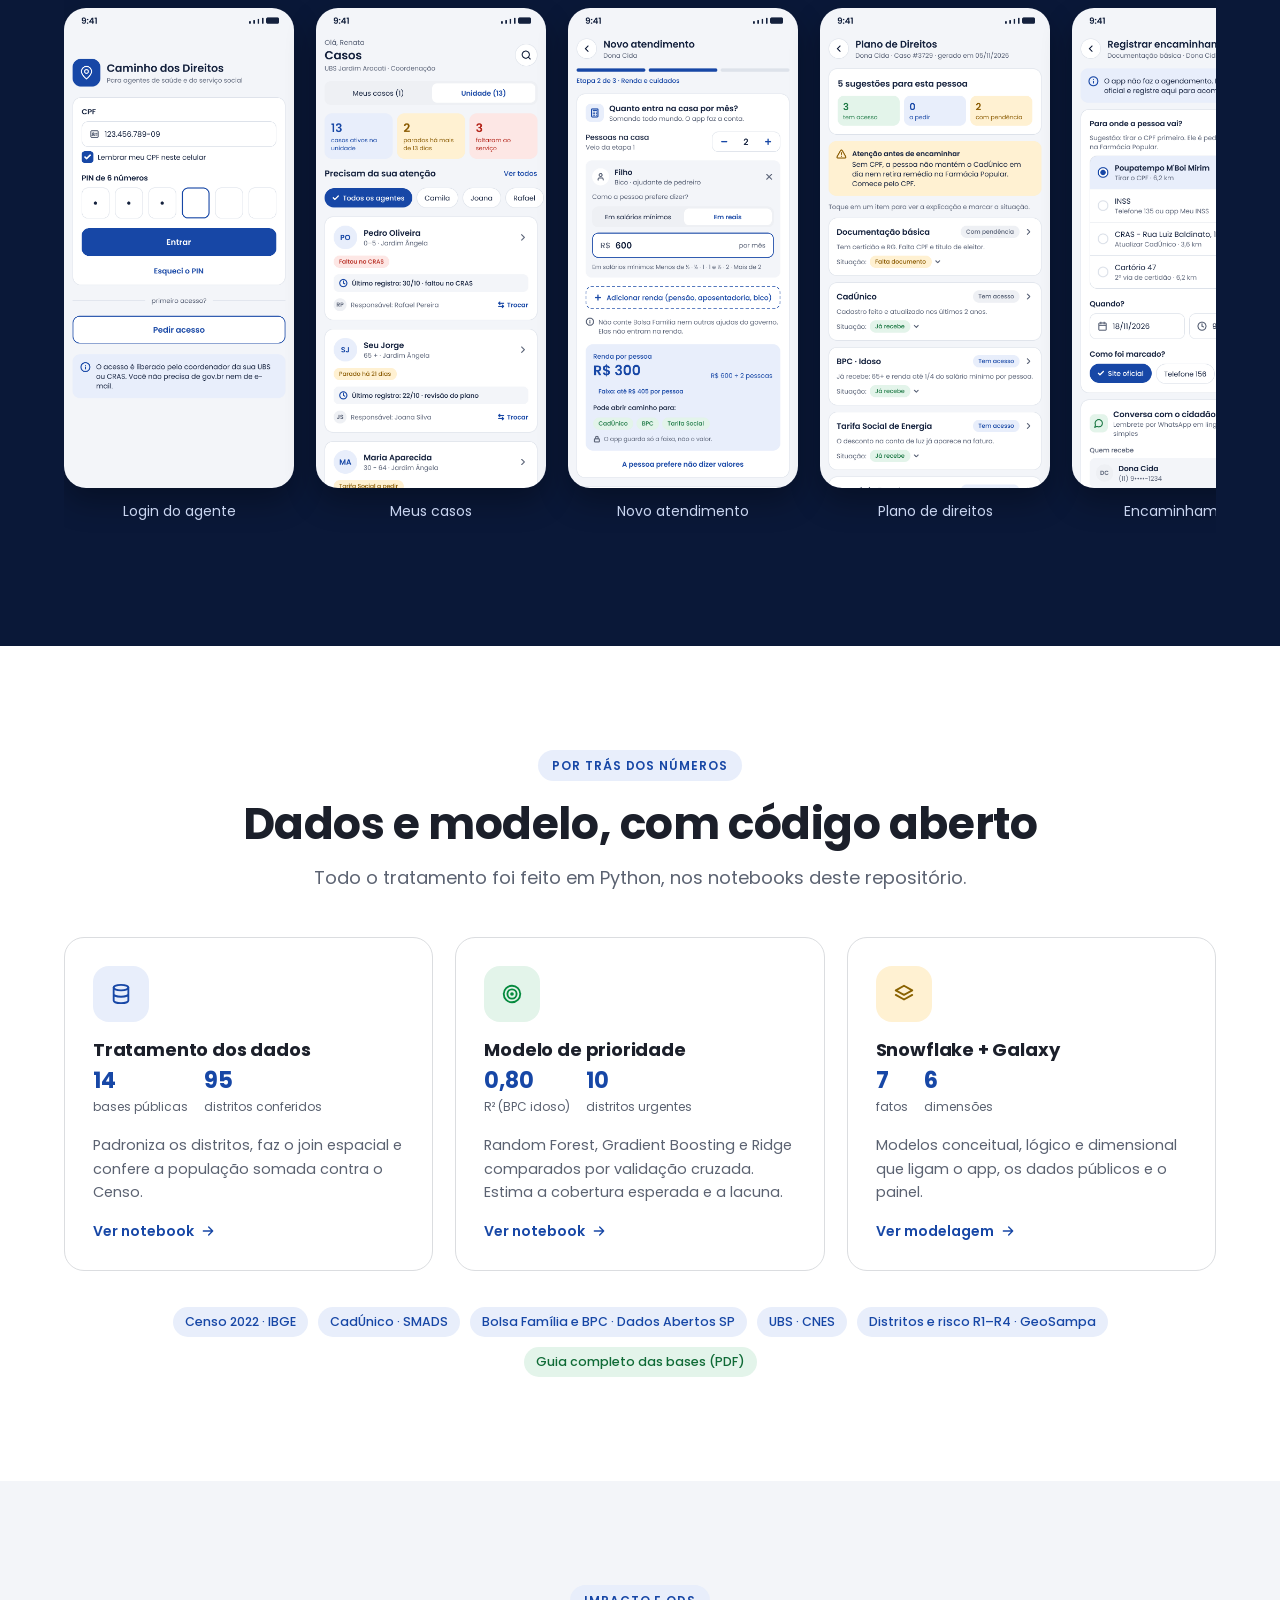
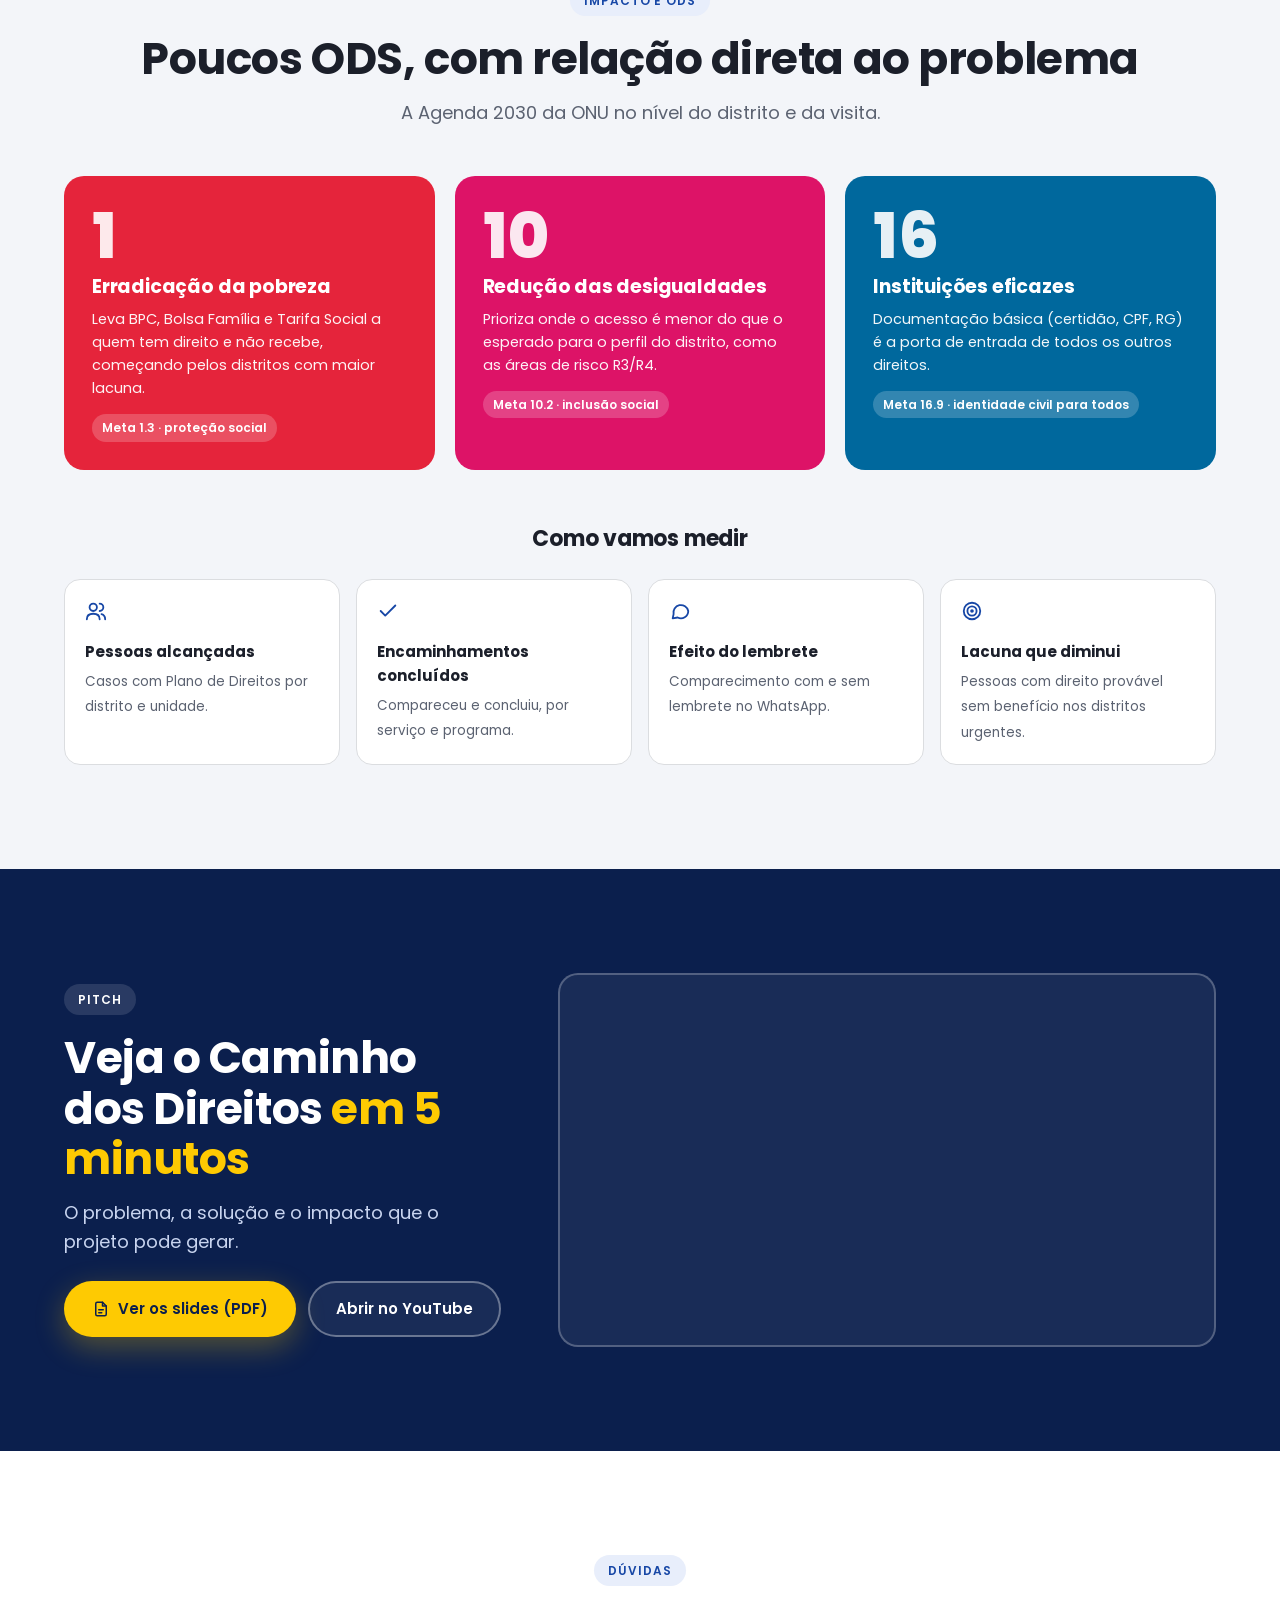
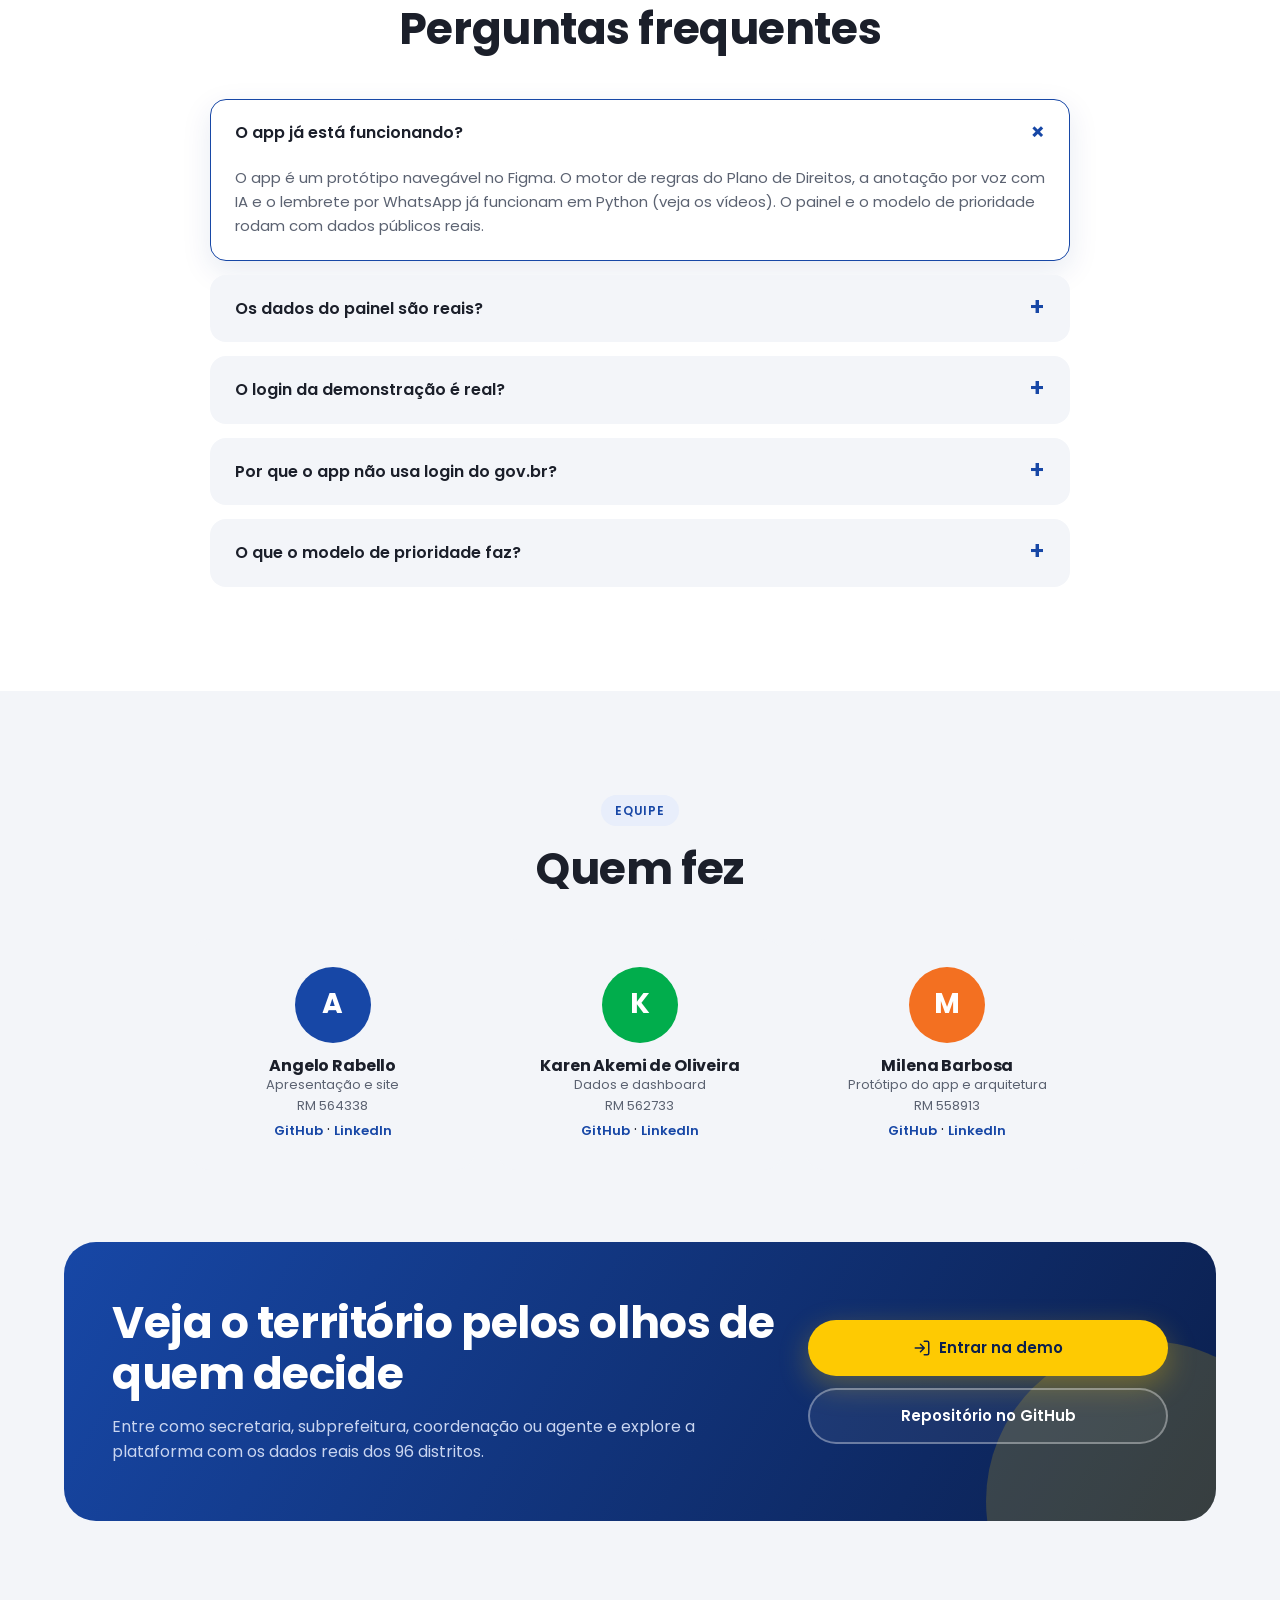
==== commit f1e13e3a: "Dá fundo cinza à seção de ODS para manter a alternância de cores Co-Authored-By: Claude Opus 5.5 <no" ====
--- a/indexsite.html
+++ b/indexsite.html
@@ -742,7 +742,7 @@
 </section>
 
 <!-- =================== 10. IMPACTO E ODS =================== -->
-<section id="impacto">
+<section id="impacto" class="cinza">
   <div class="wrap">
     <div class="centro">
       <span class="tag rv">Impacto e ODS</span>
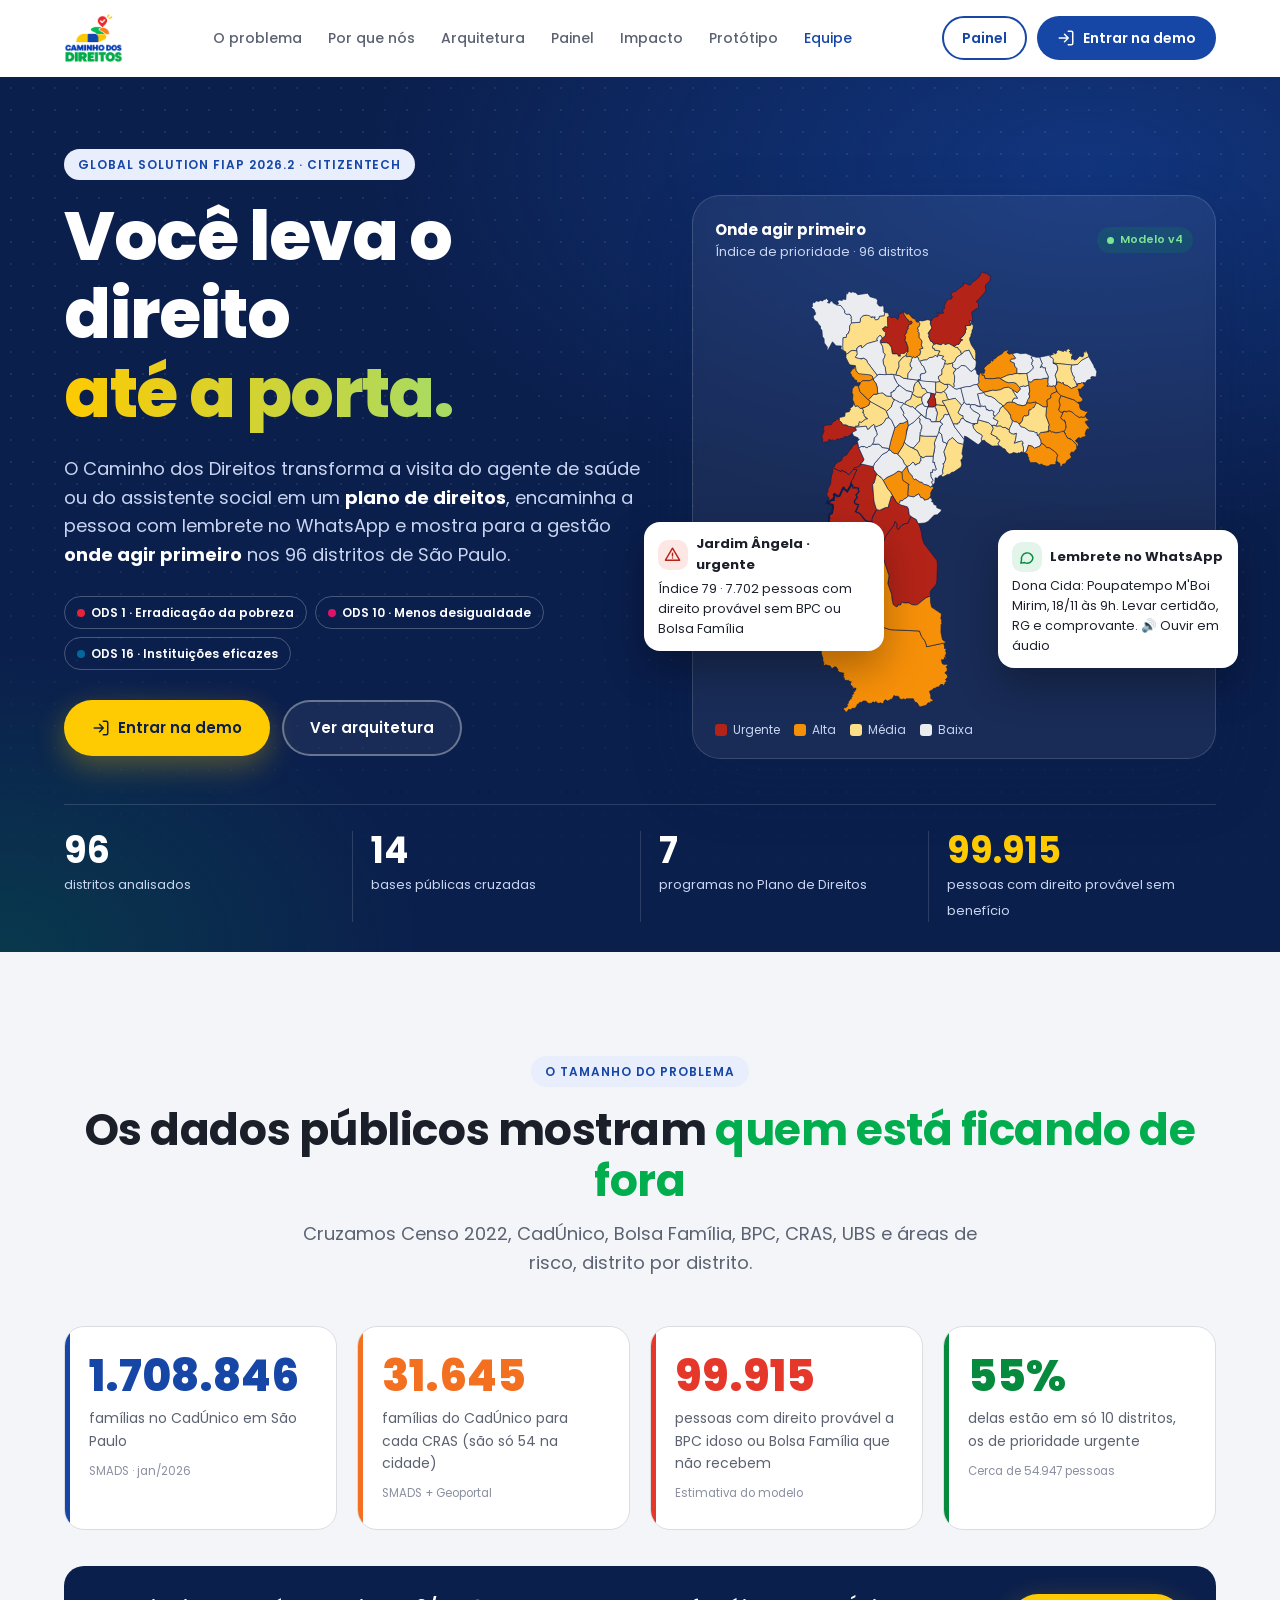
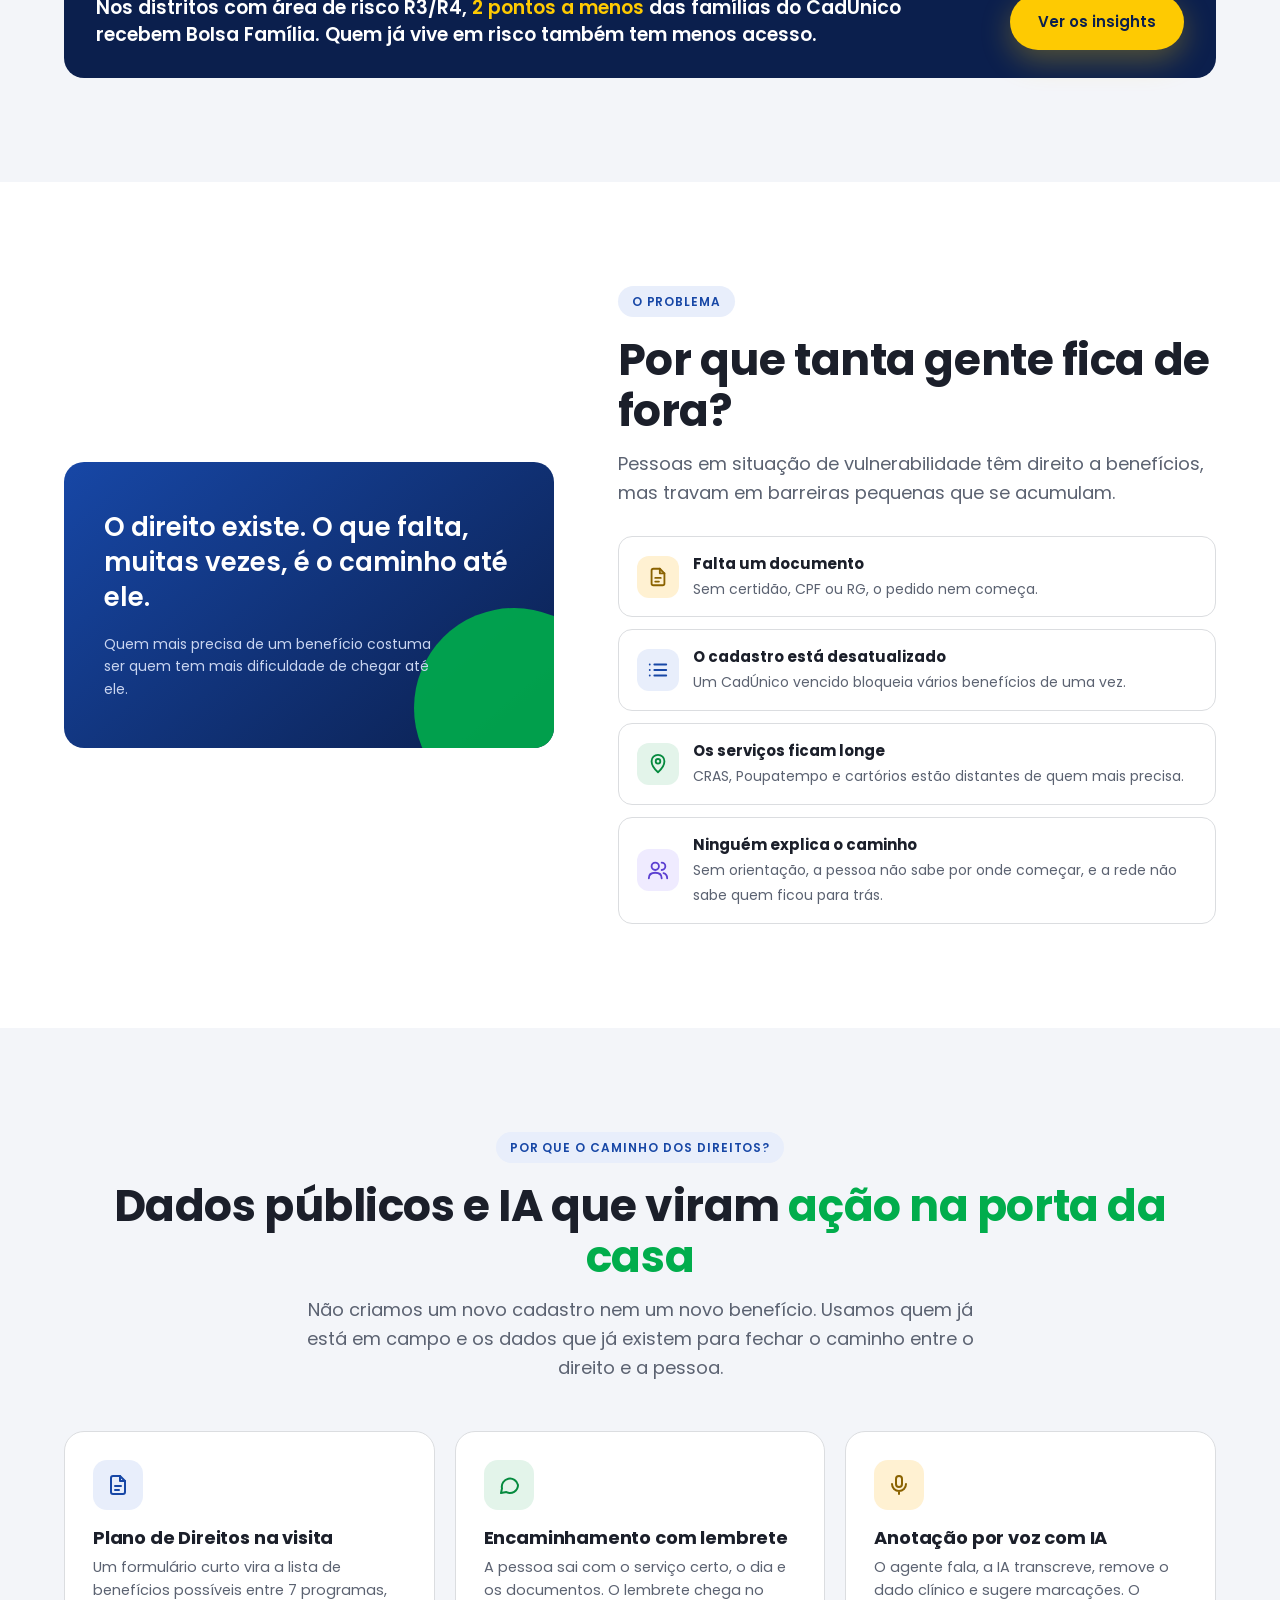
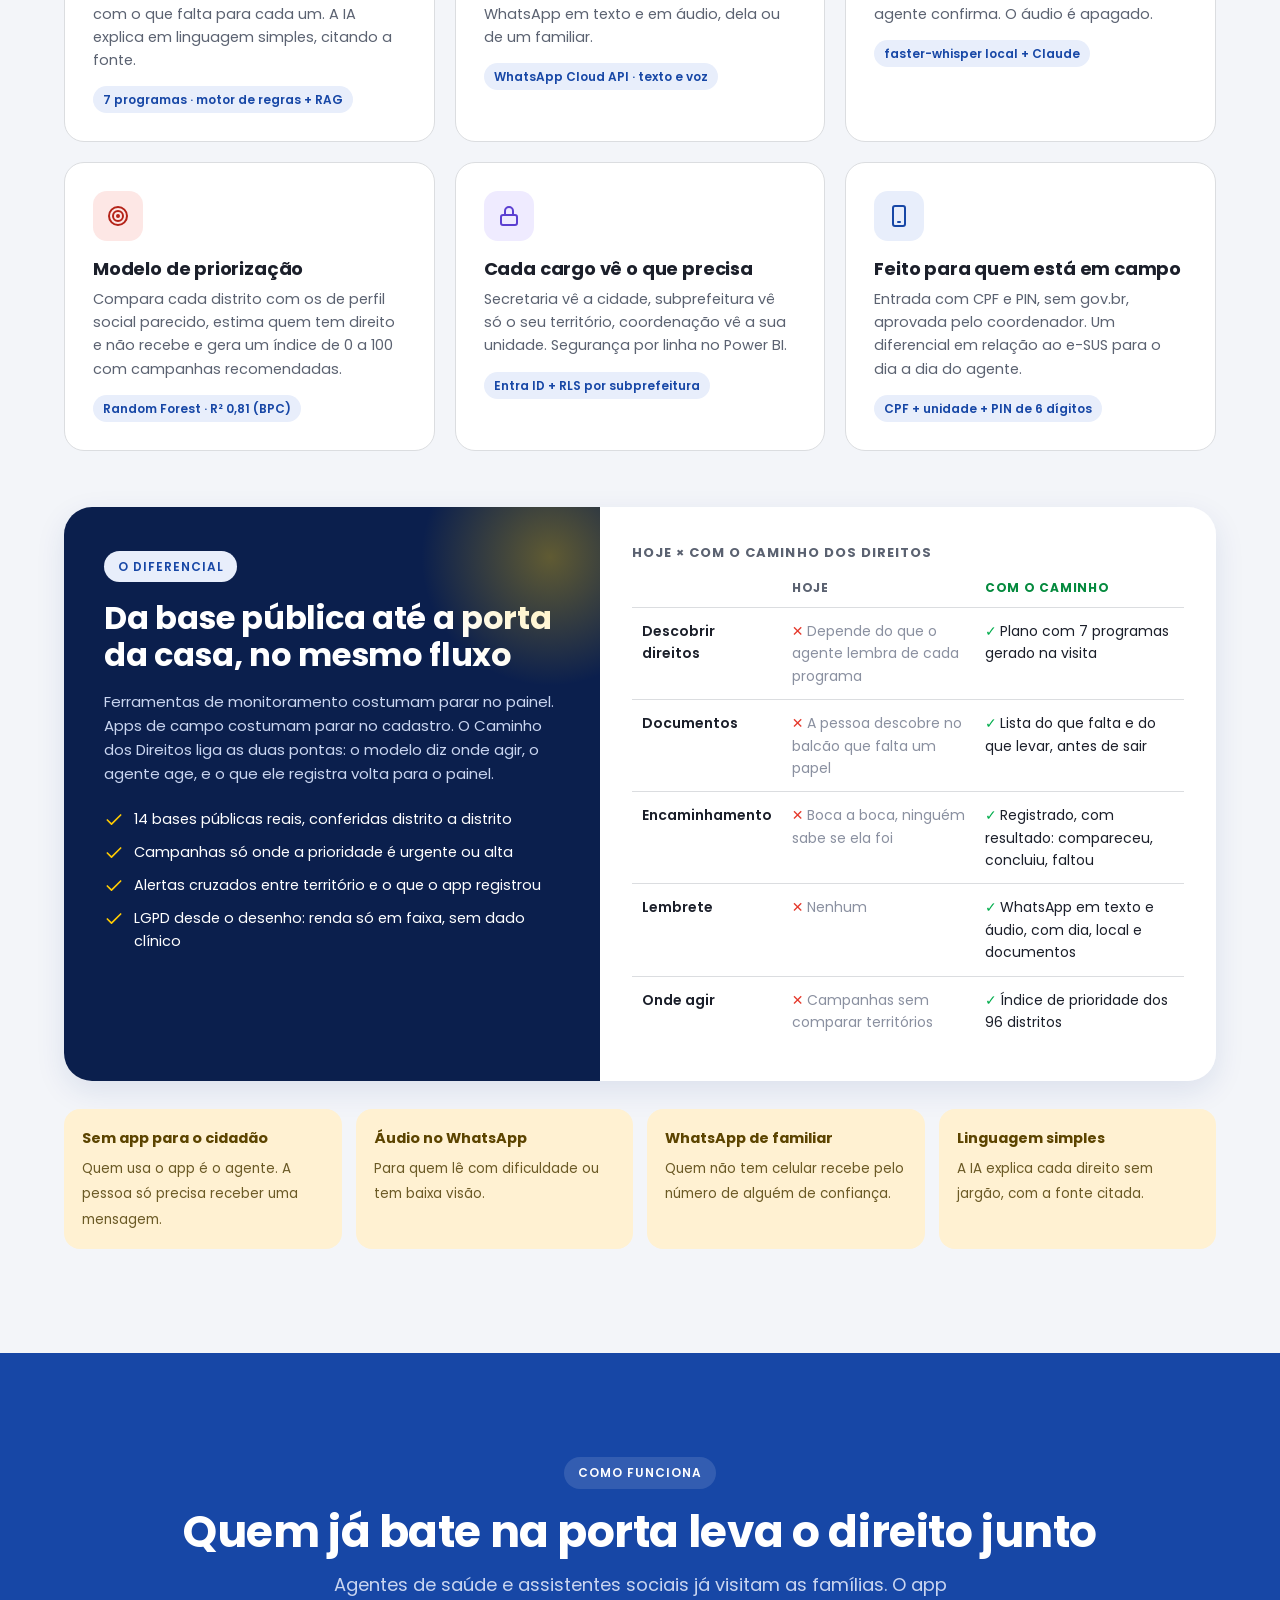
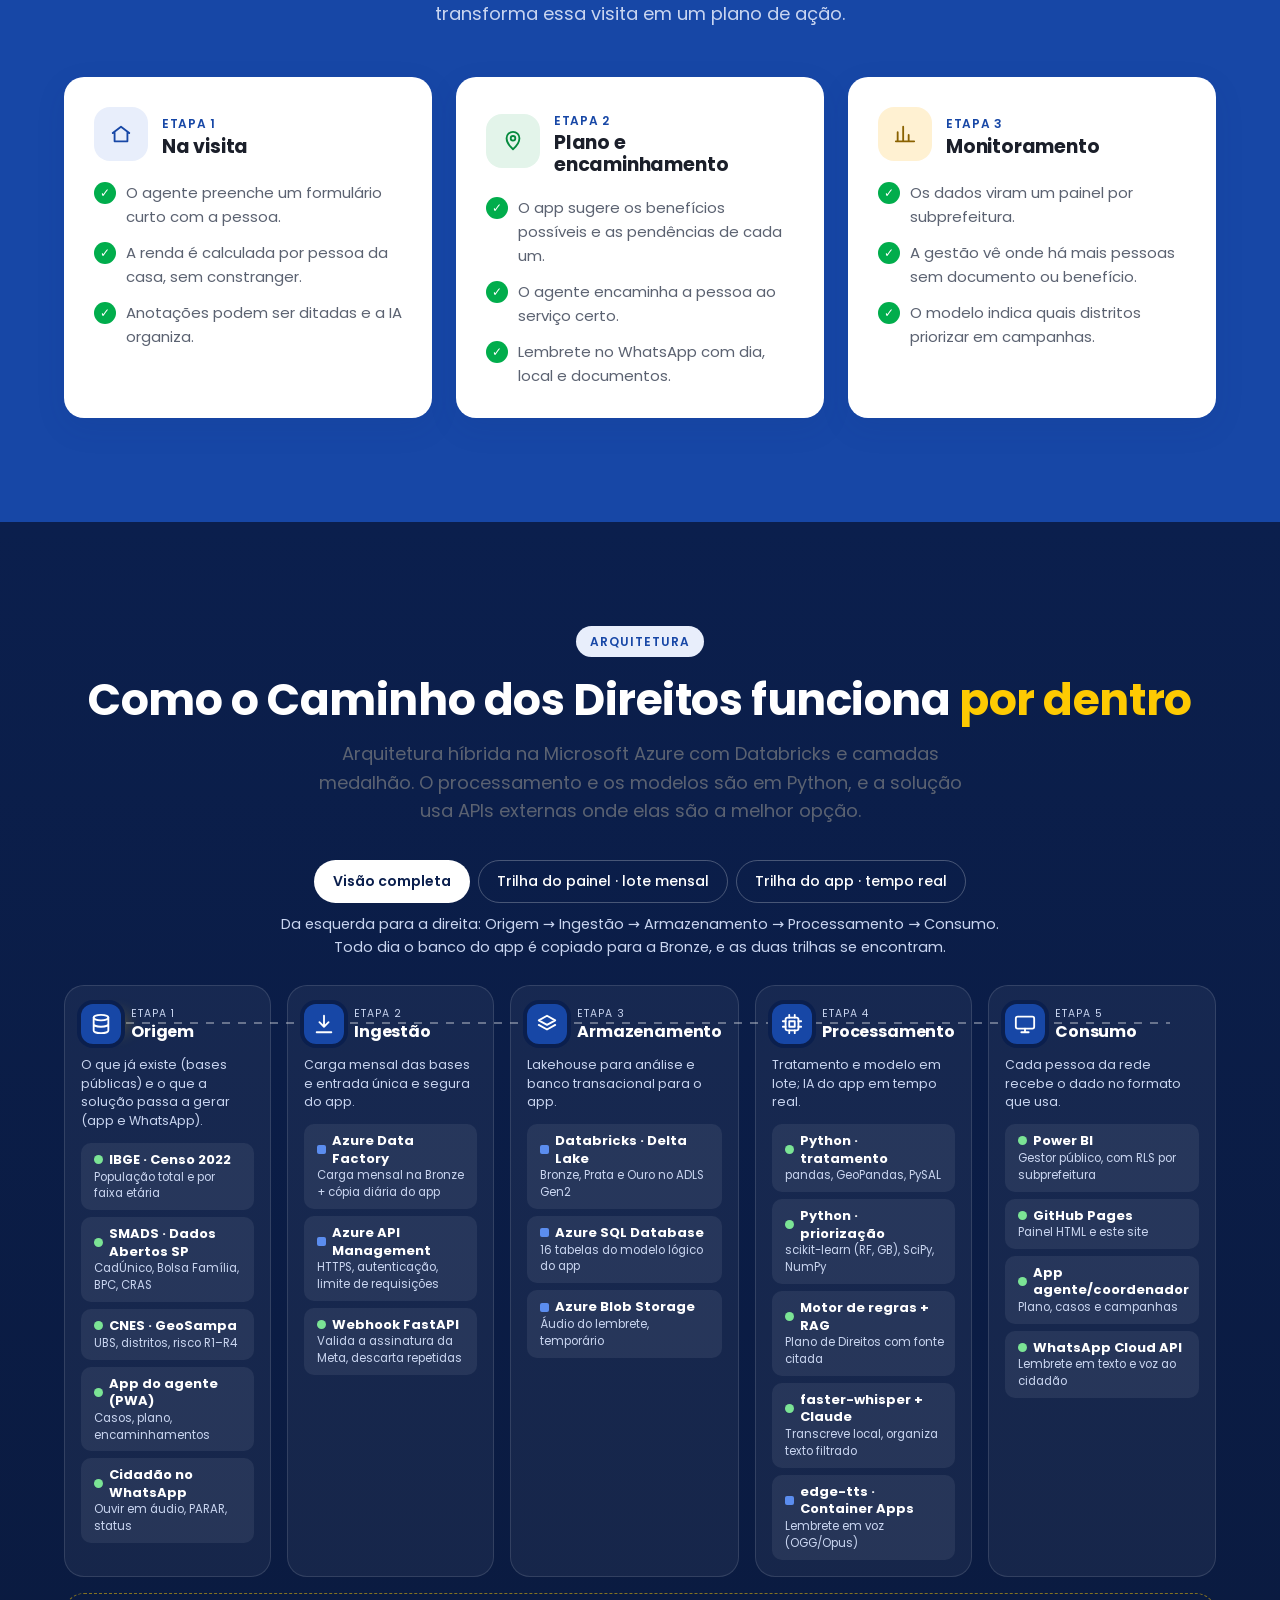
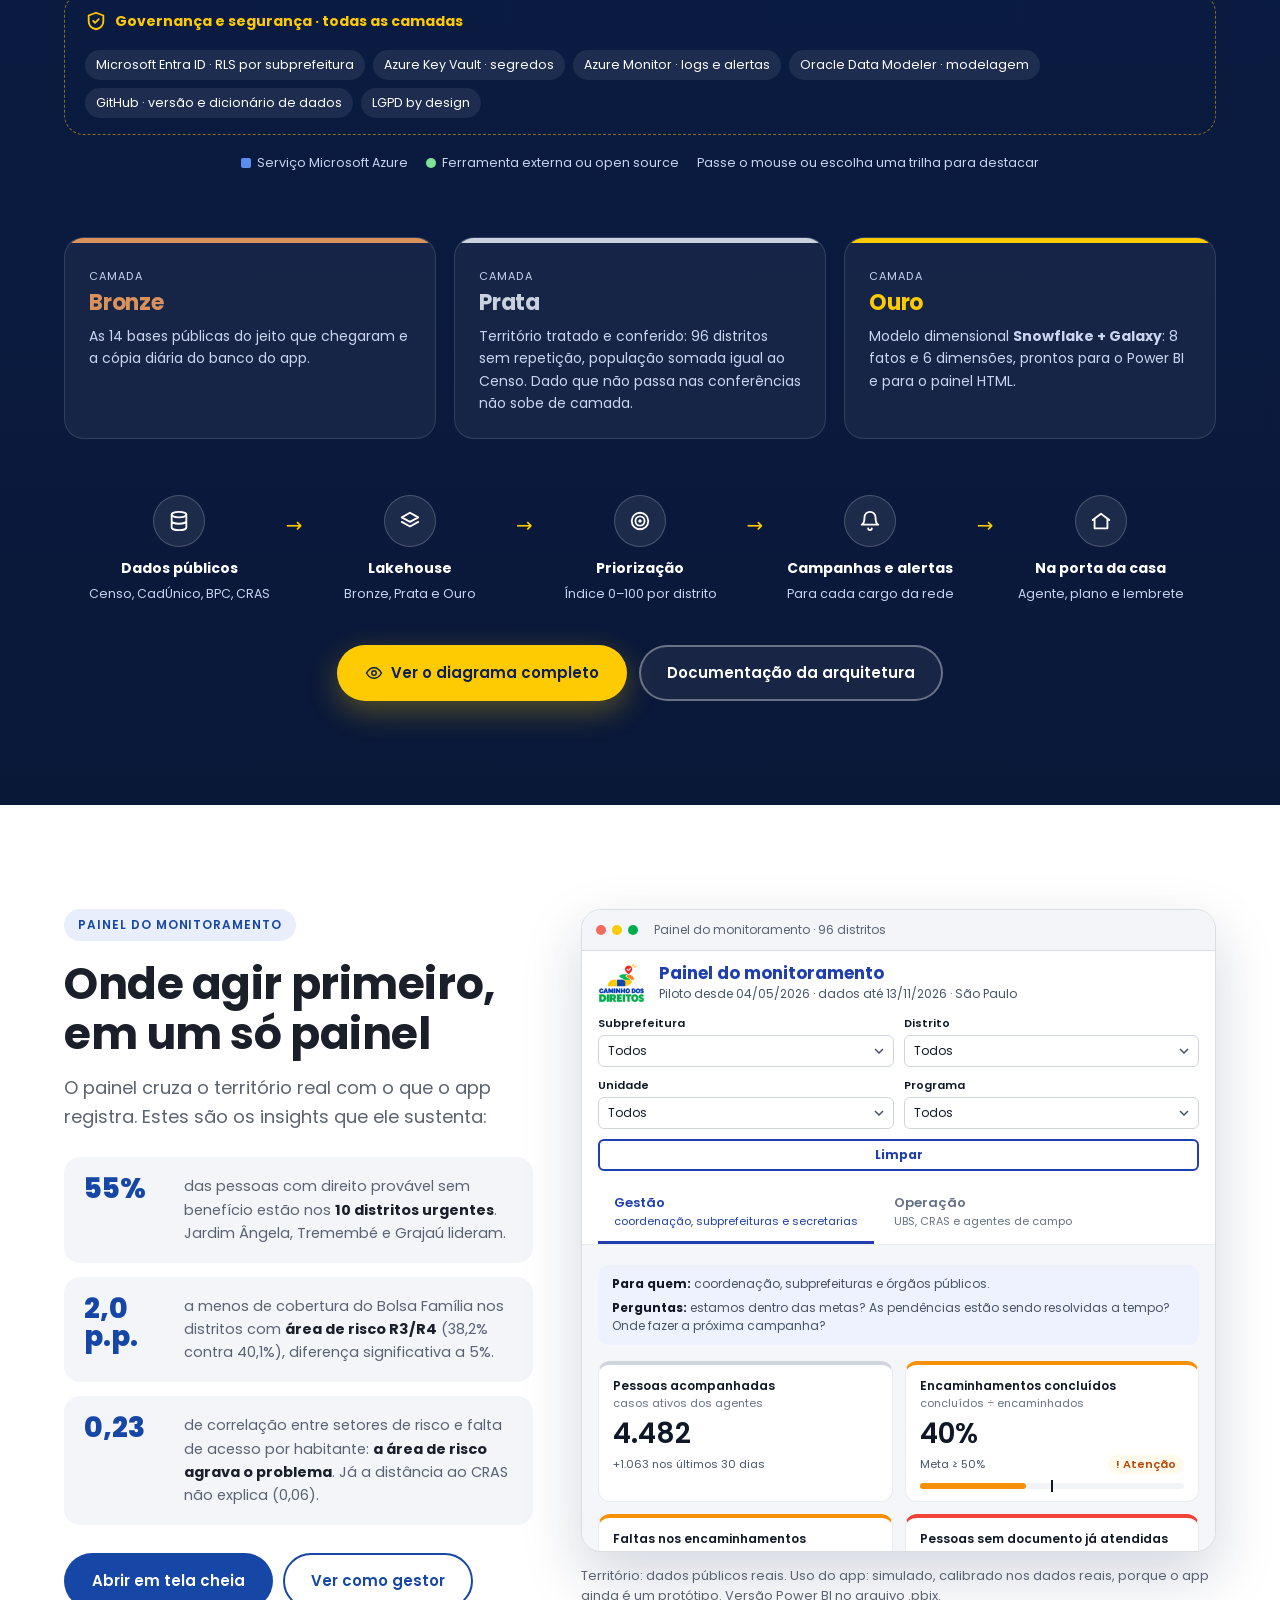
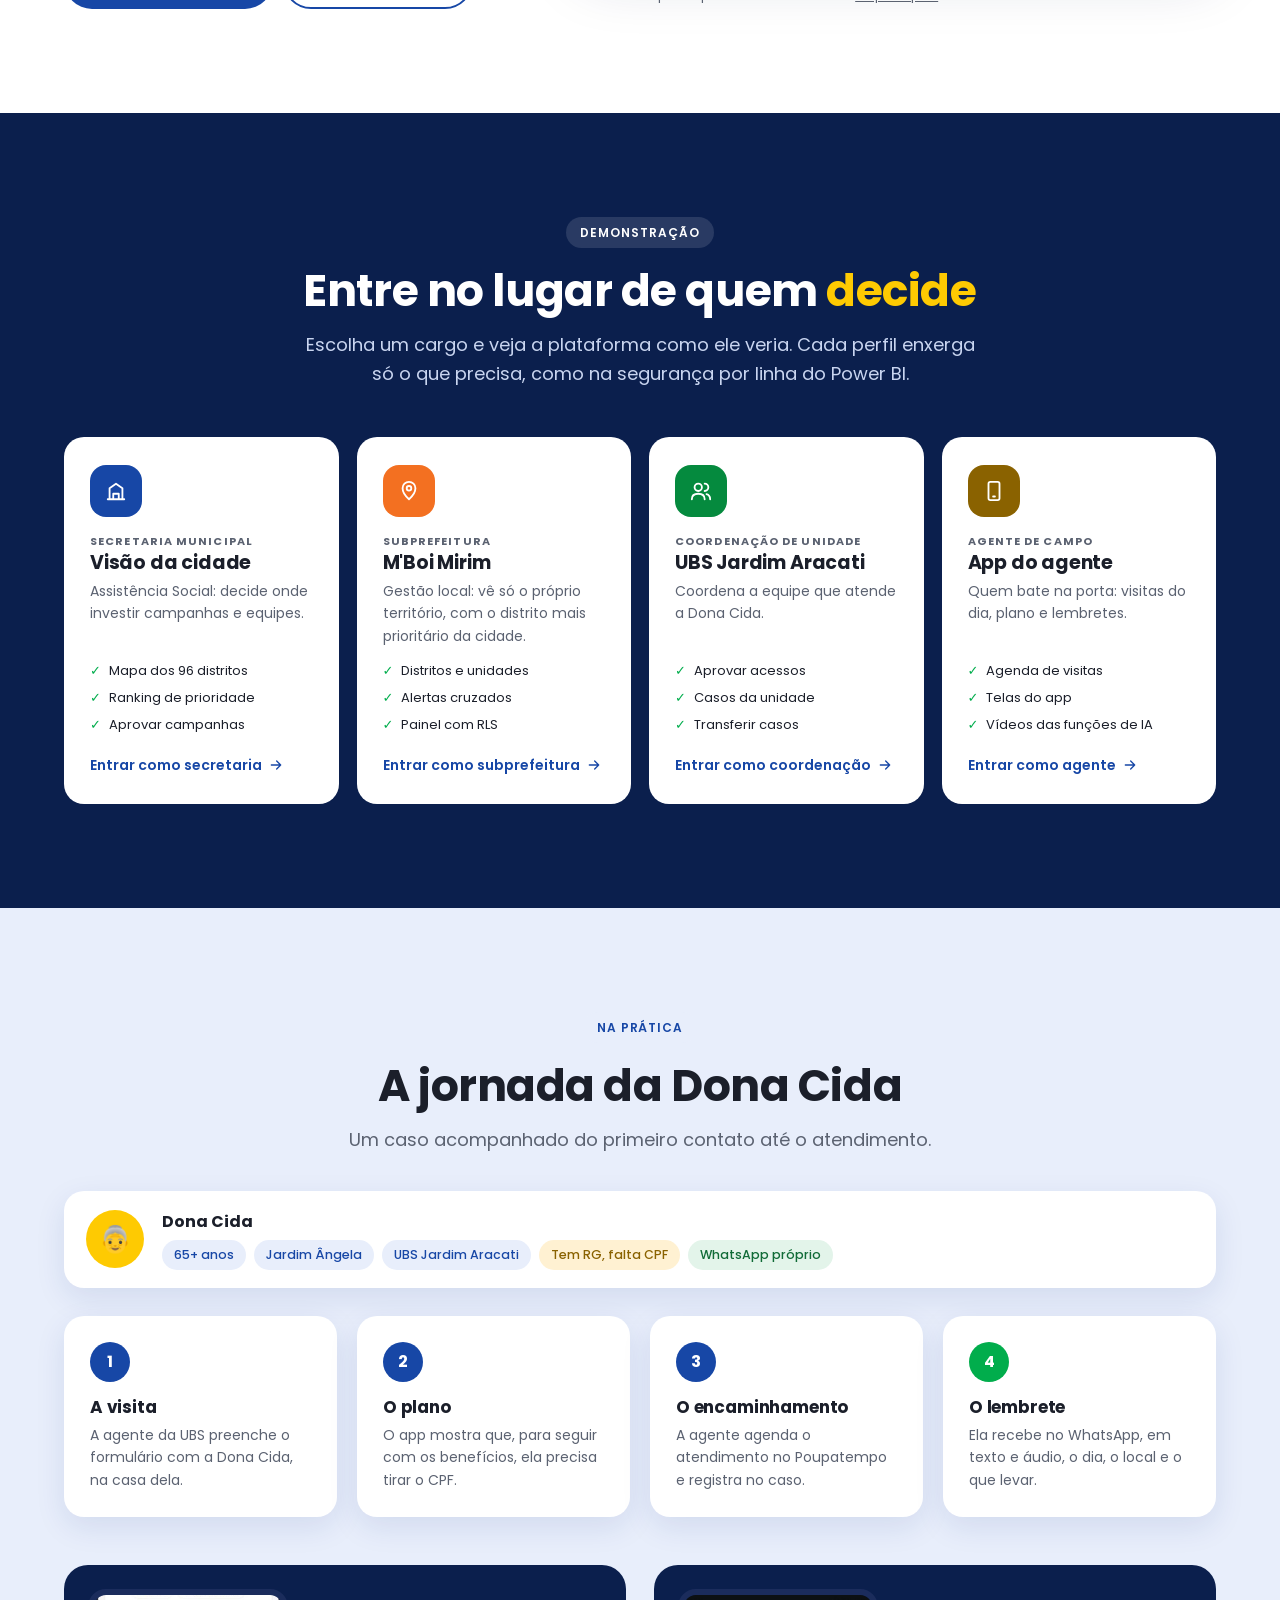
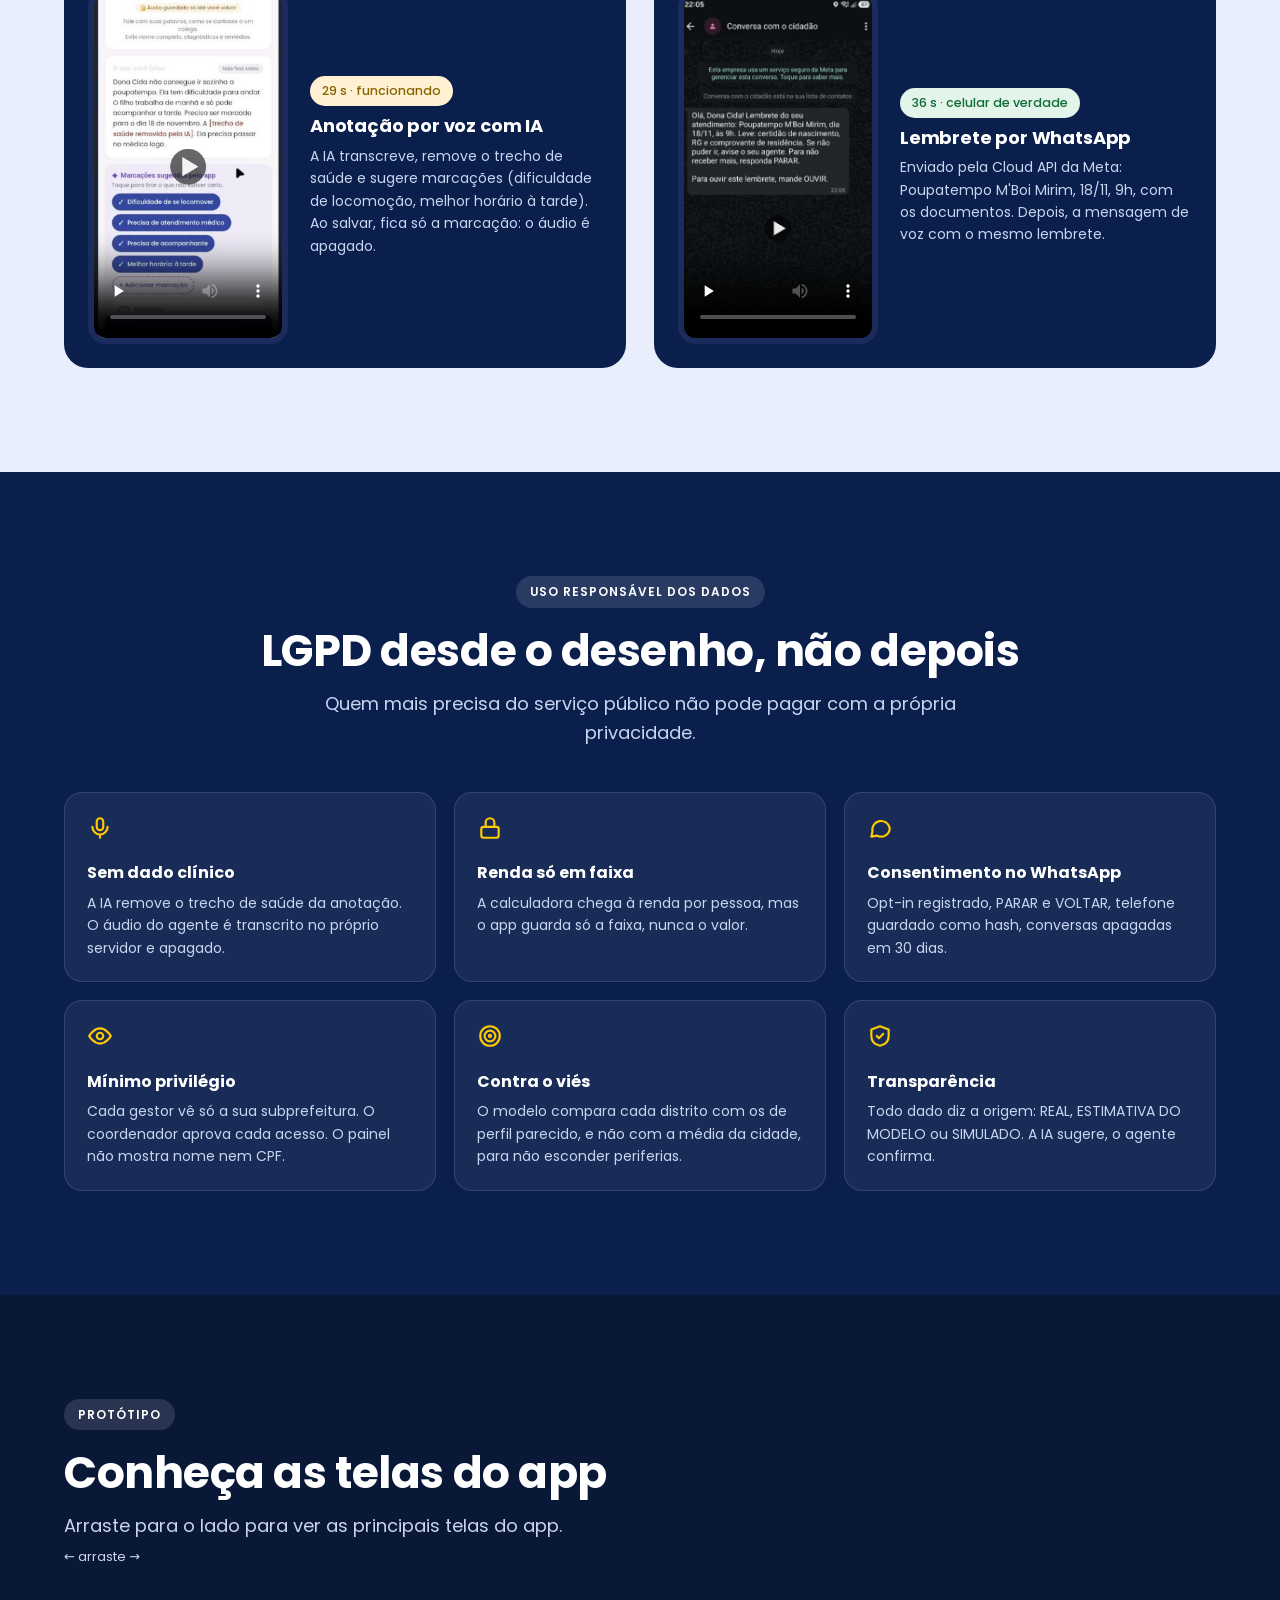
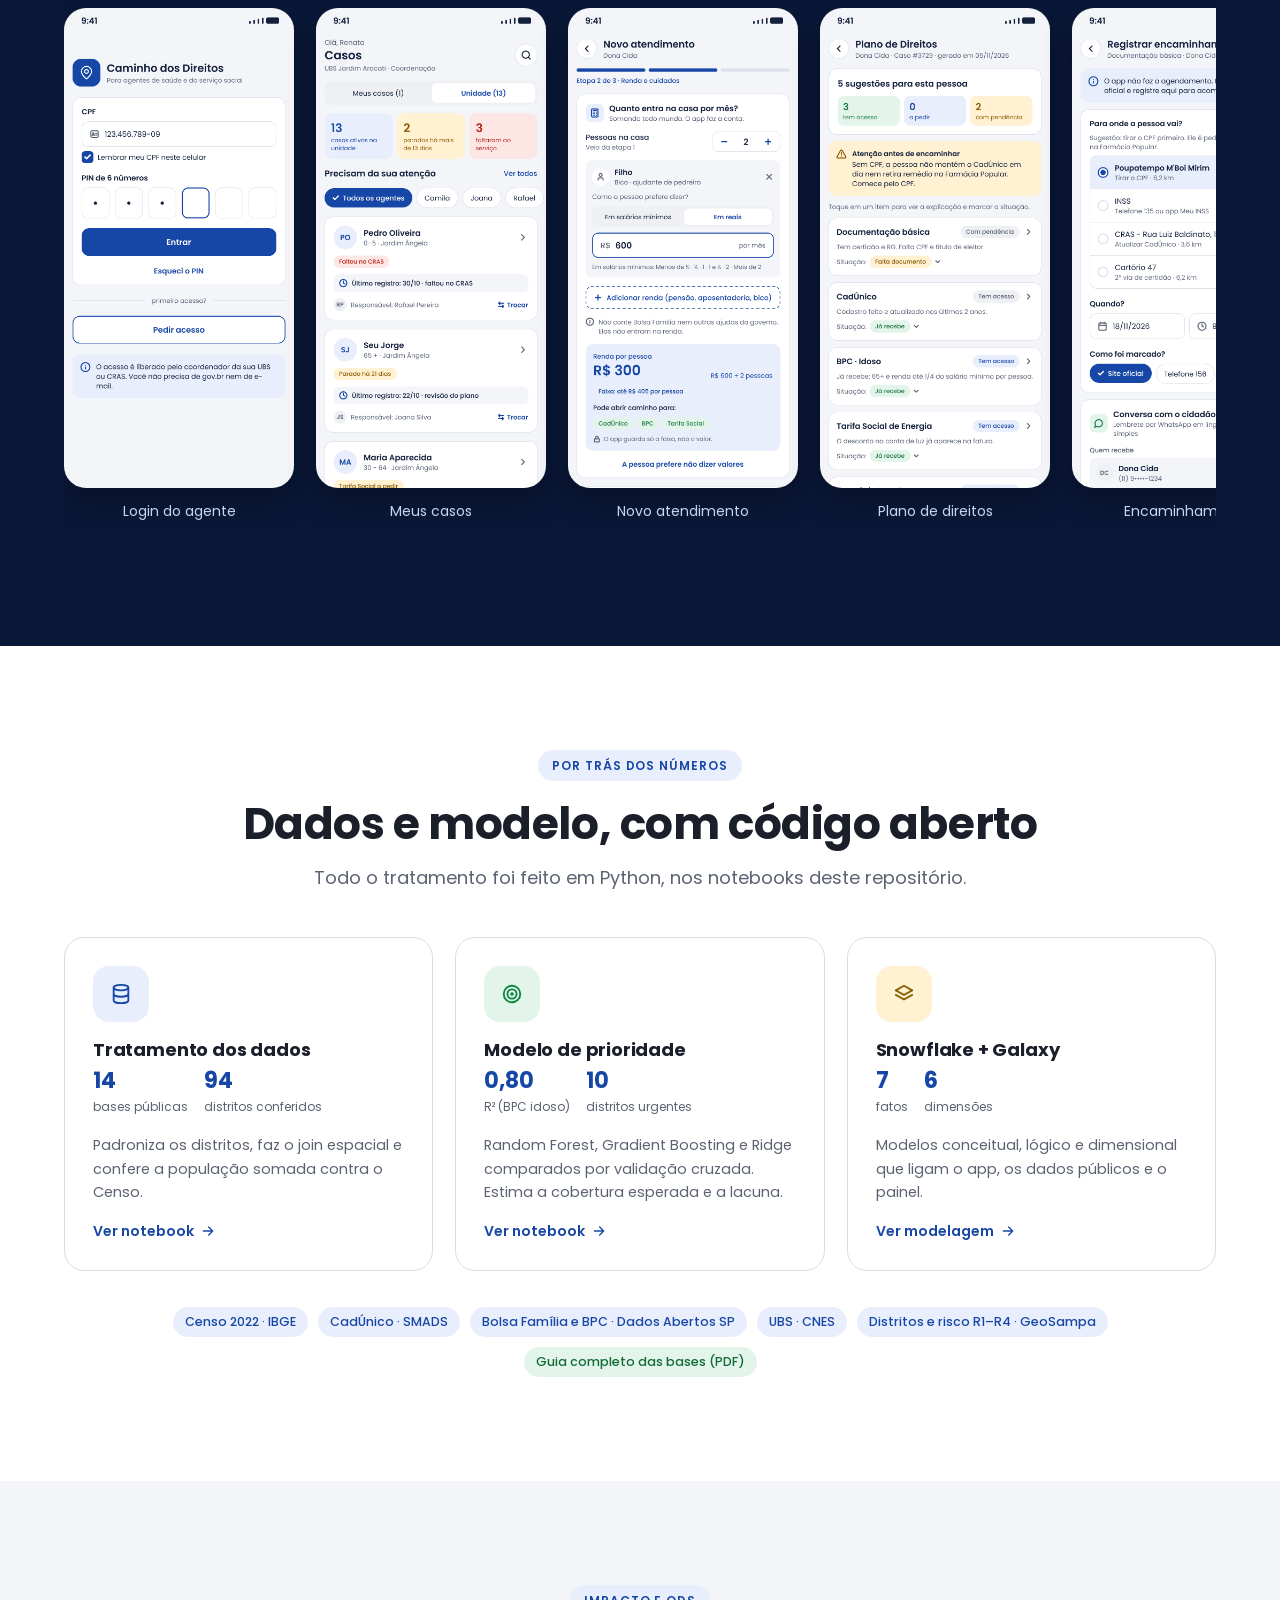
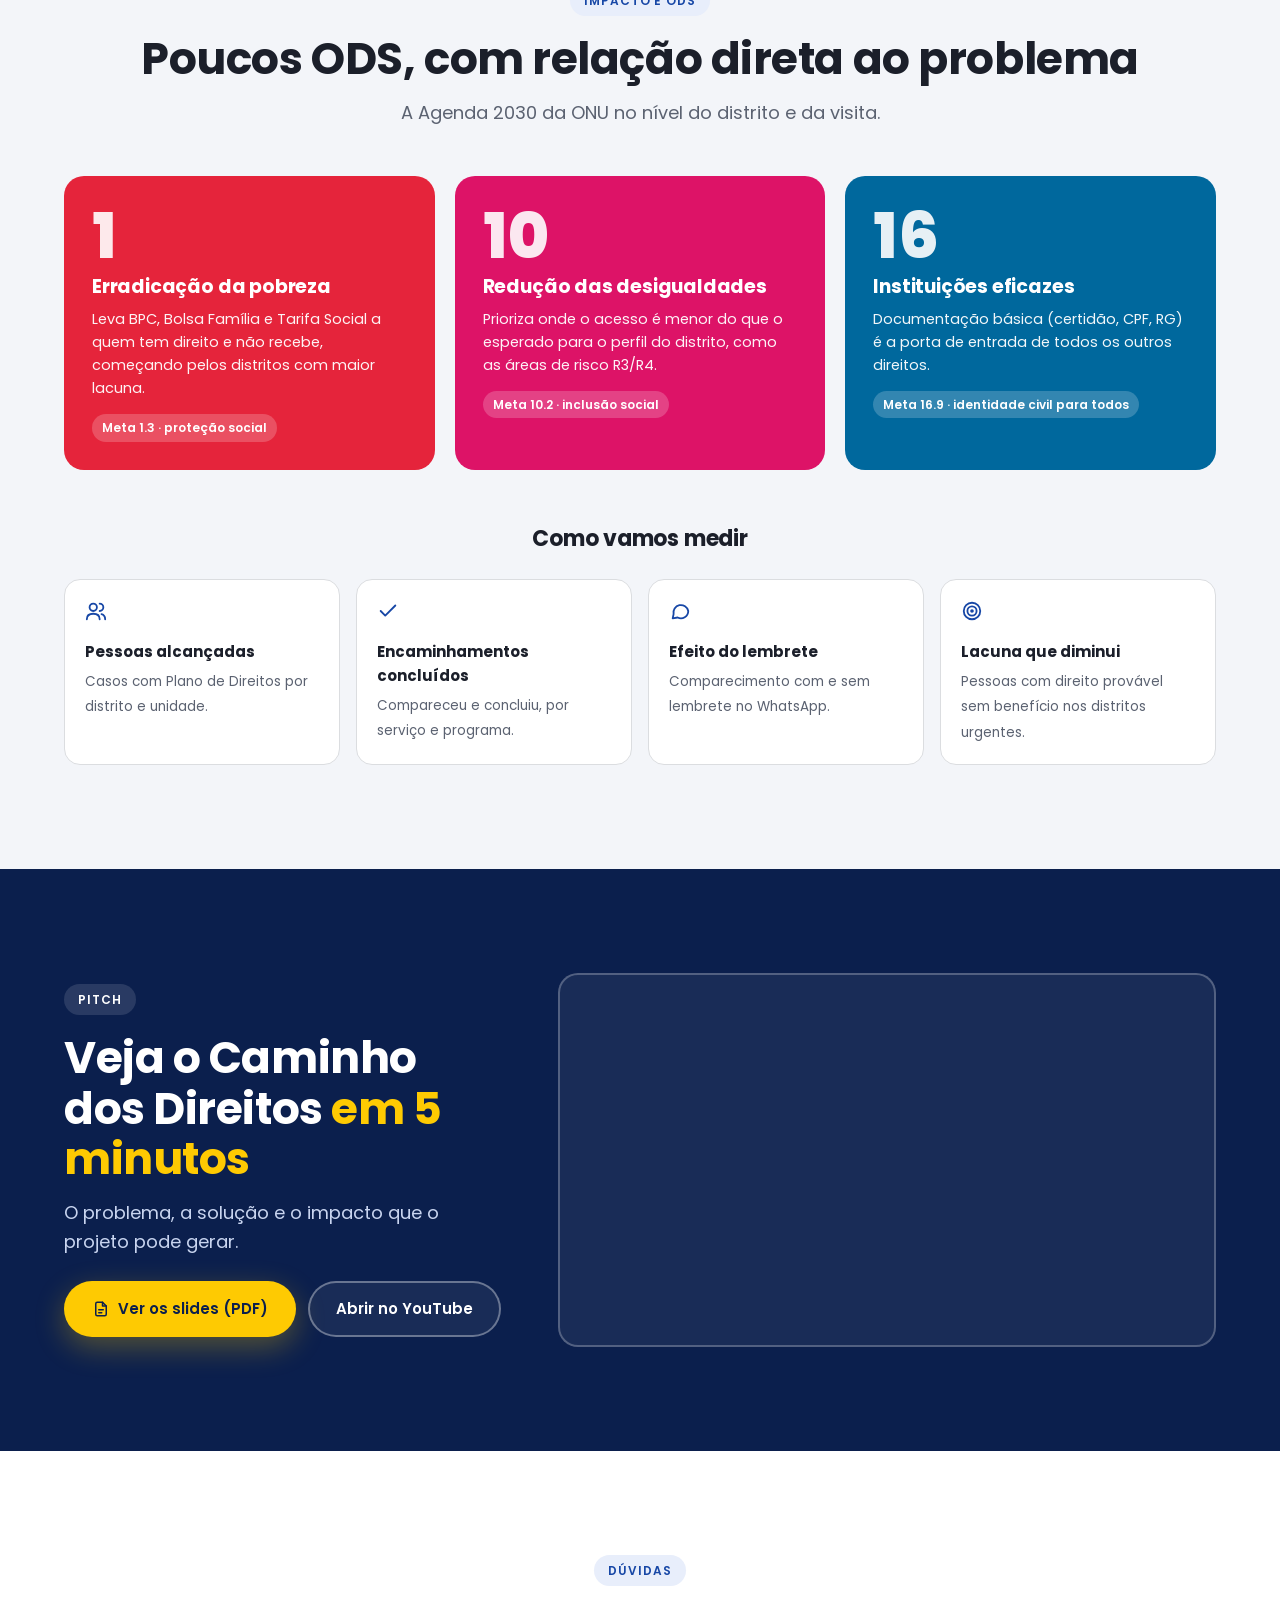
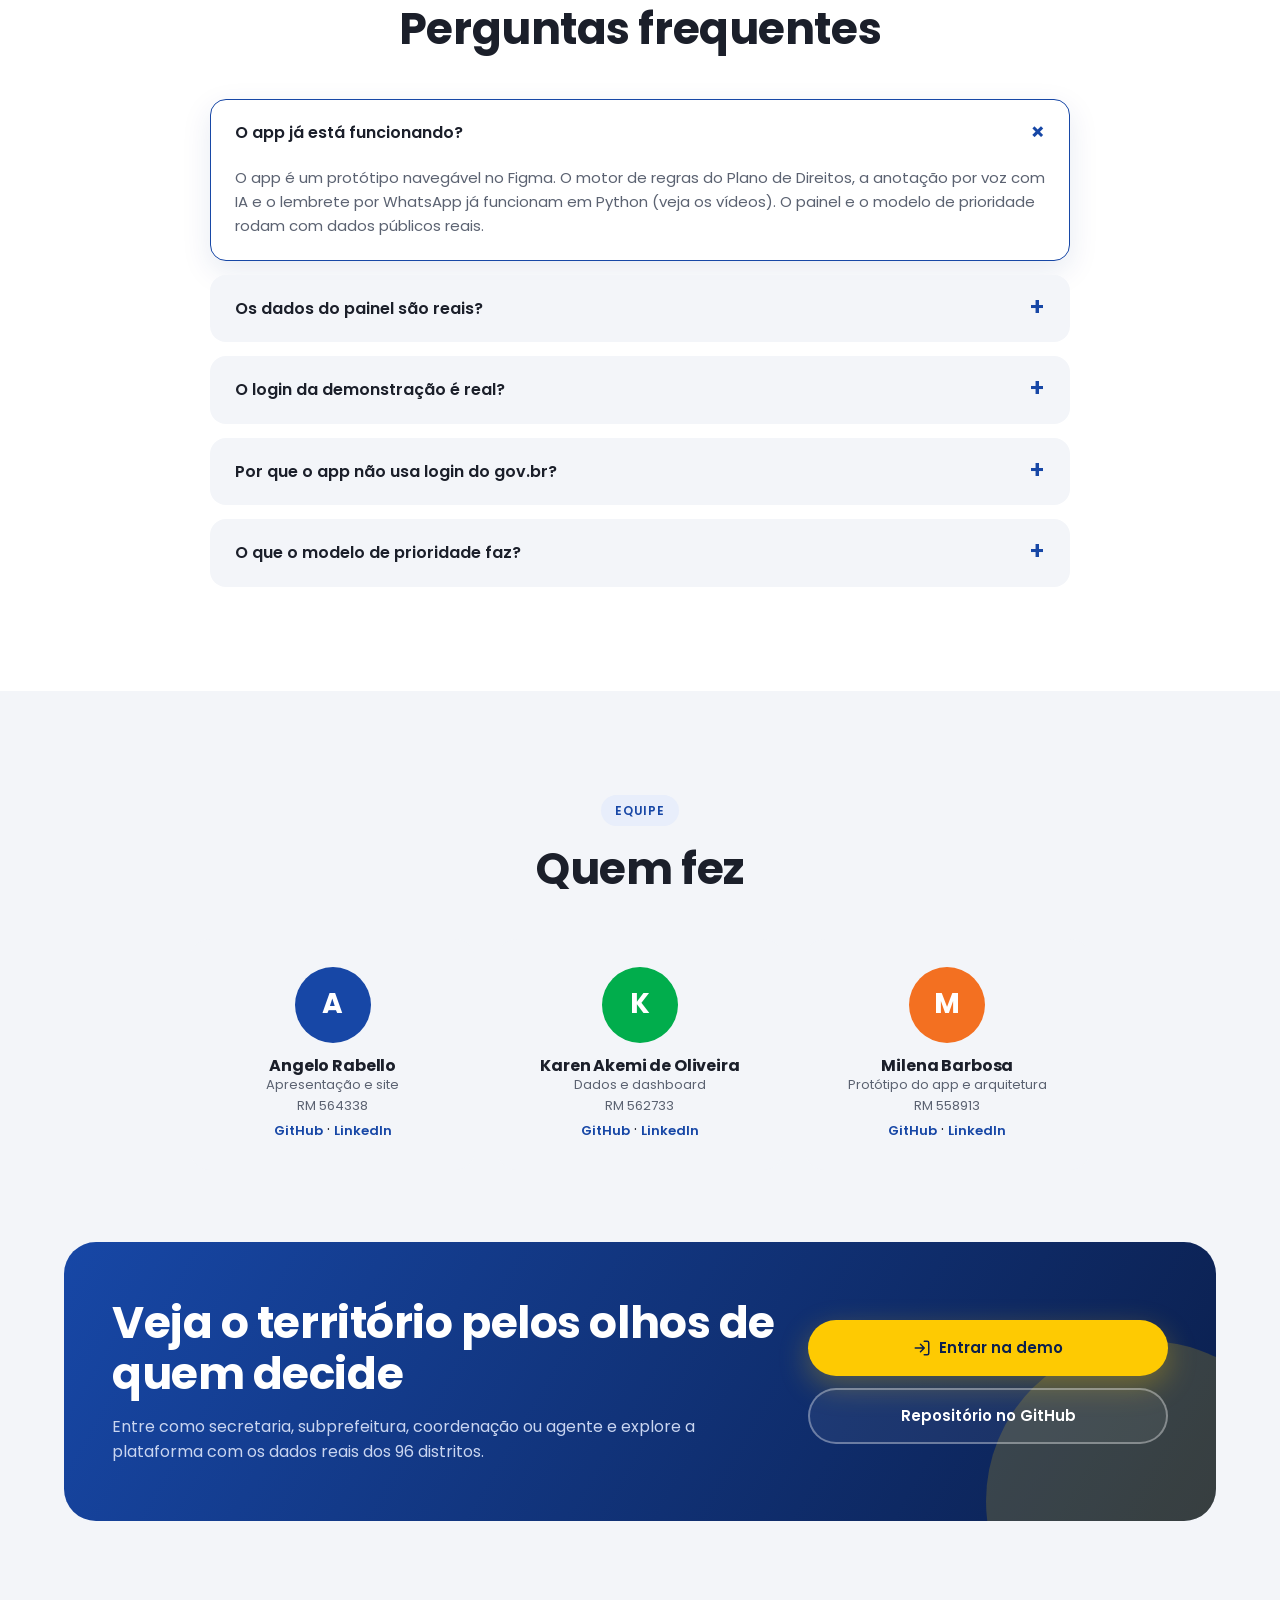
==== commit 63749e99: "Atualiza arquitetura e site para 8 fatos na camada Ouro Inclui a pesquisa exploratória como fonte, o" ====
--- a/indexsite.html
+++ b/indexsite.html
@@ -540,7 +540,7 @@
     <div class="medalhao">
       <div class="med rv" style="--c:#D9925B"><small>Camada</small><h3>Bronze</h3><p>As 14 bases públicas do jeito que chegaram e a cópia diária do banco do app.</p></div>
       <div class="med rv d1" style="--c:#C9D1DE"><small>Camada</small><h3>Prata</h3><p>Território tratado e conferido: 96 distritos sem repetição, população somada igual ao Censo. Dado que não passa nas conferências não sobe de camada.</p></div>
-      <div class="med rv d2" style="--c:#FECA02"><small>Camada</small><h3>Ouro</h3><p>Modelo dimensional <b>Snowflake + Galaxy</b>: 7 fatos e 6 dimensões, prontos para o Power BI e para o painel HTML.</p></div>
+      <div class="med rv d2" style="--c:#FECA02"><small>Camada</small><h3>Ouro</h3><p>Modelo dimensional <b>Snowflake + Galaxy</b>: 8 fatos e 6 dimensões, prontos para o Power BI e para o painel HTML.</p></div>
     </div>
 
     <div class="acao-fluxo">
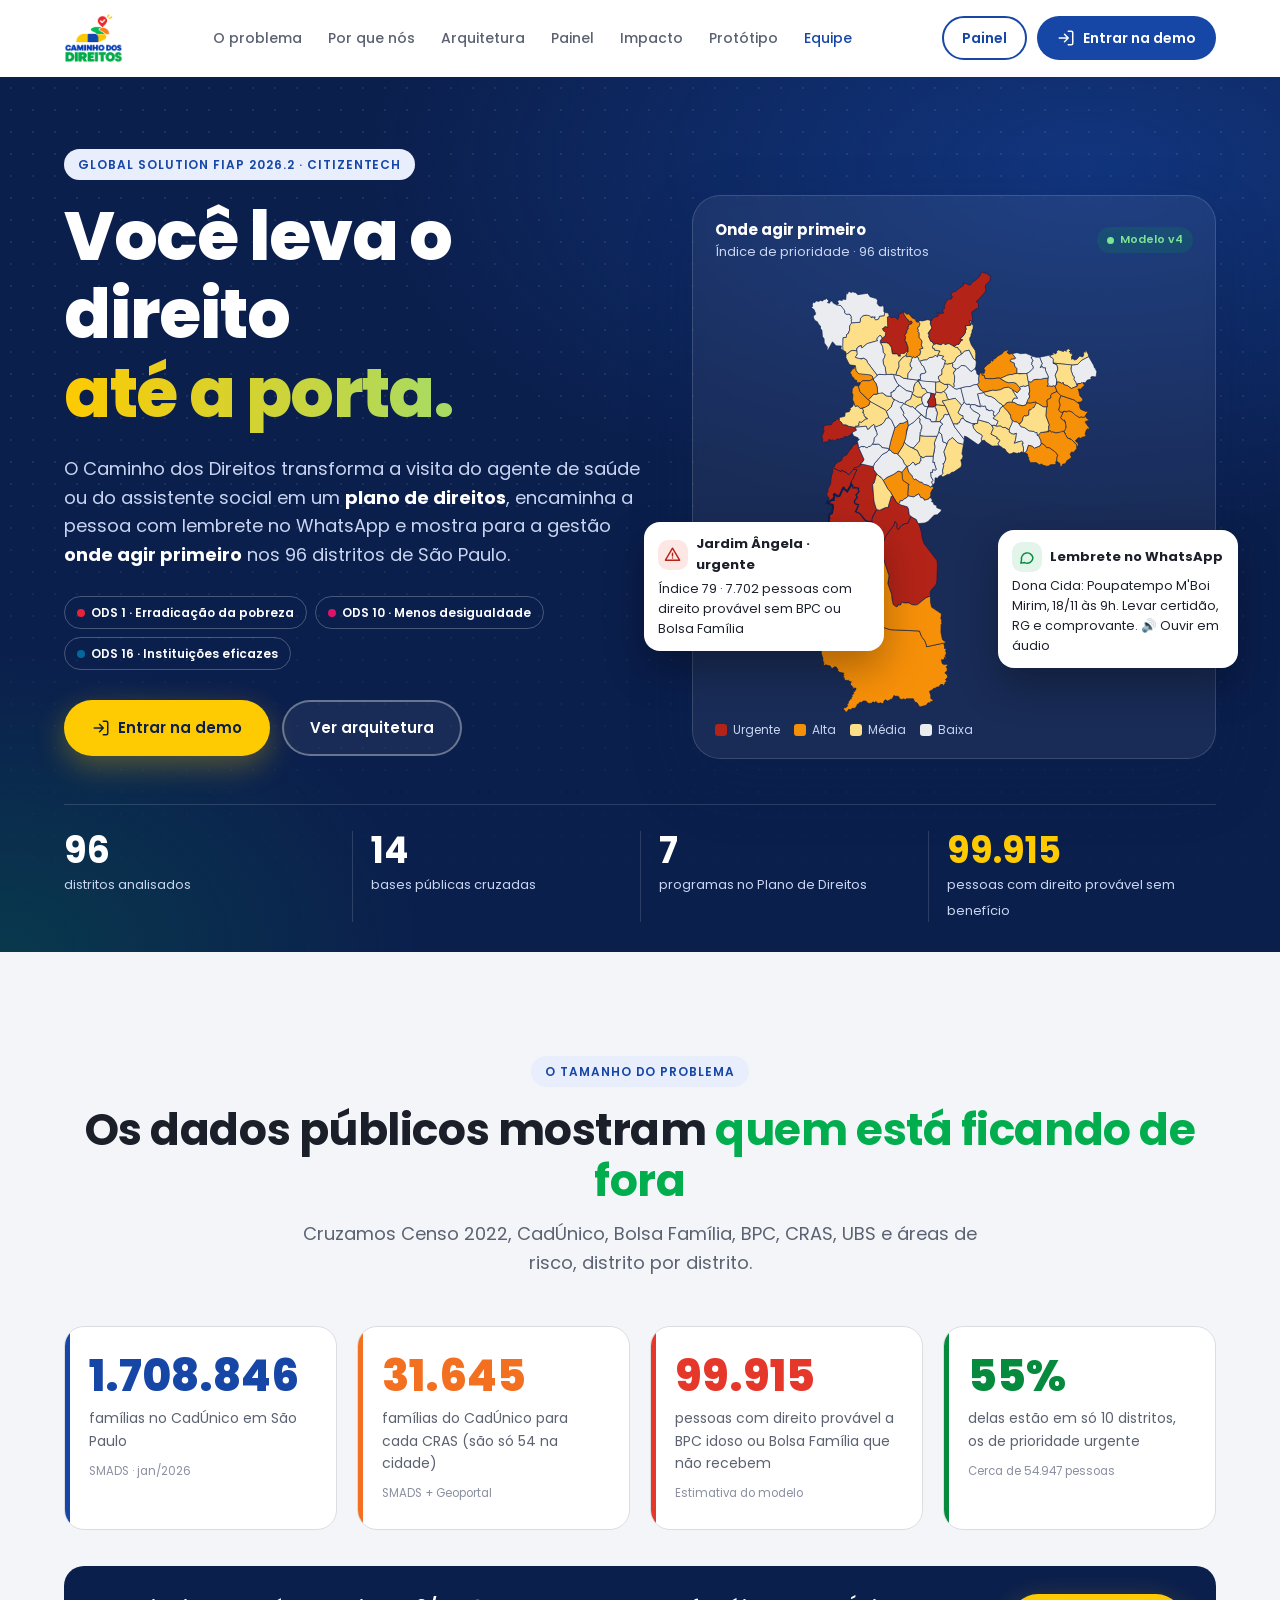
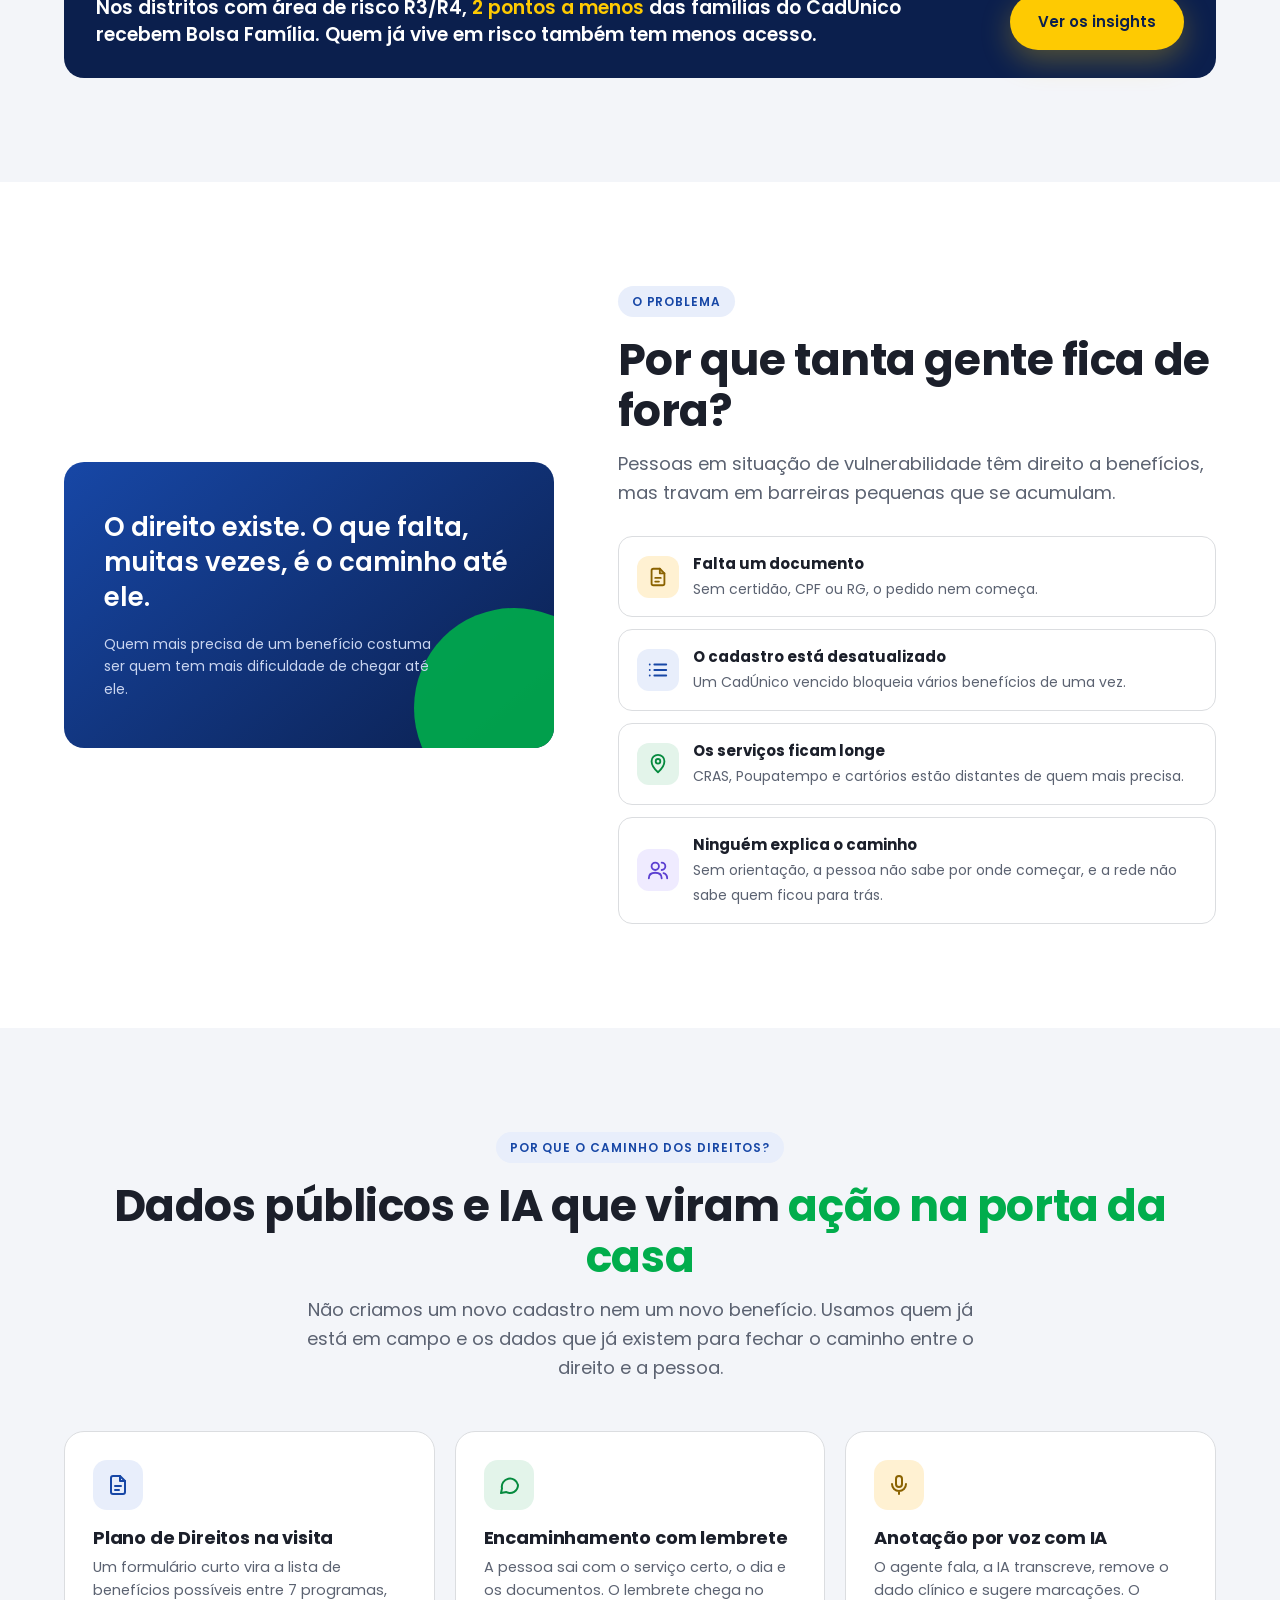
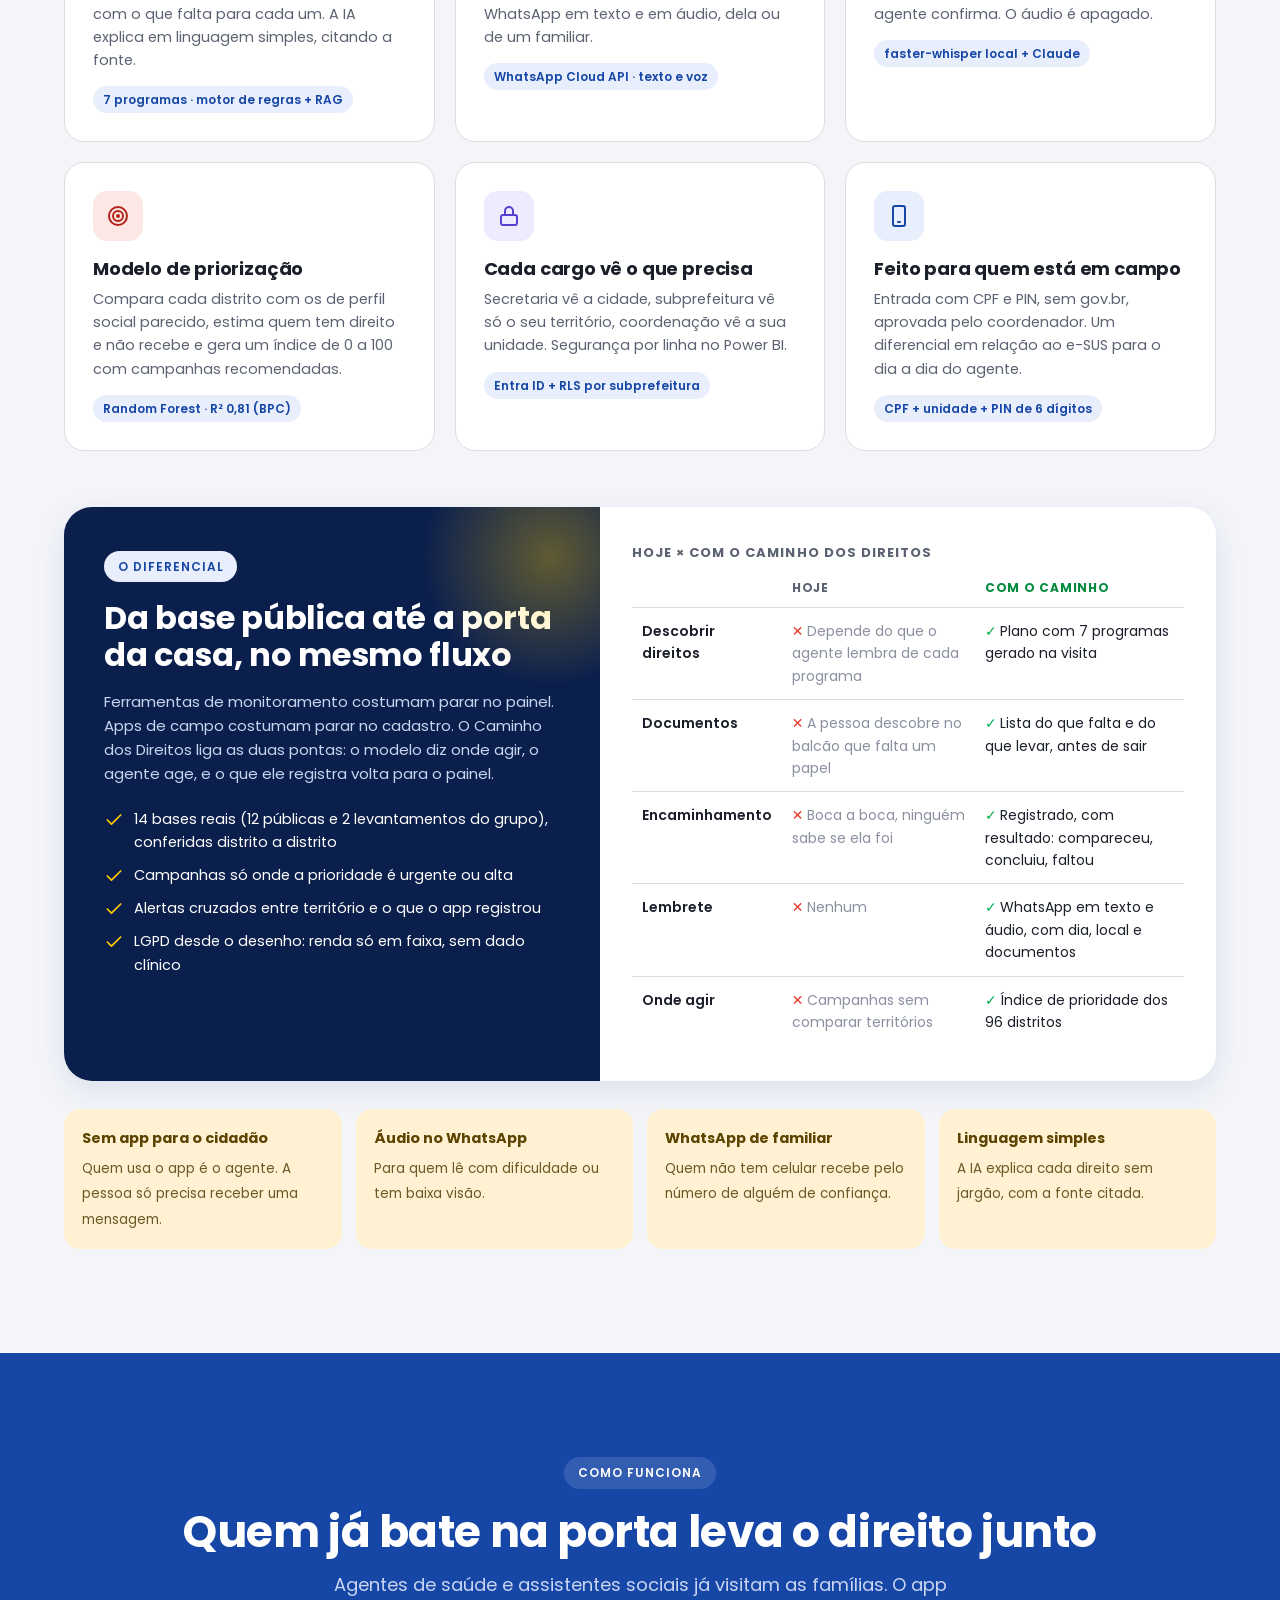
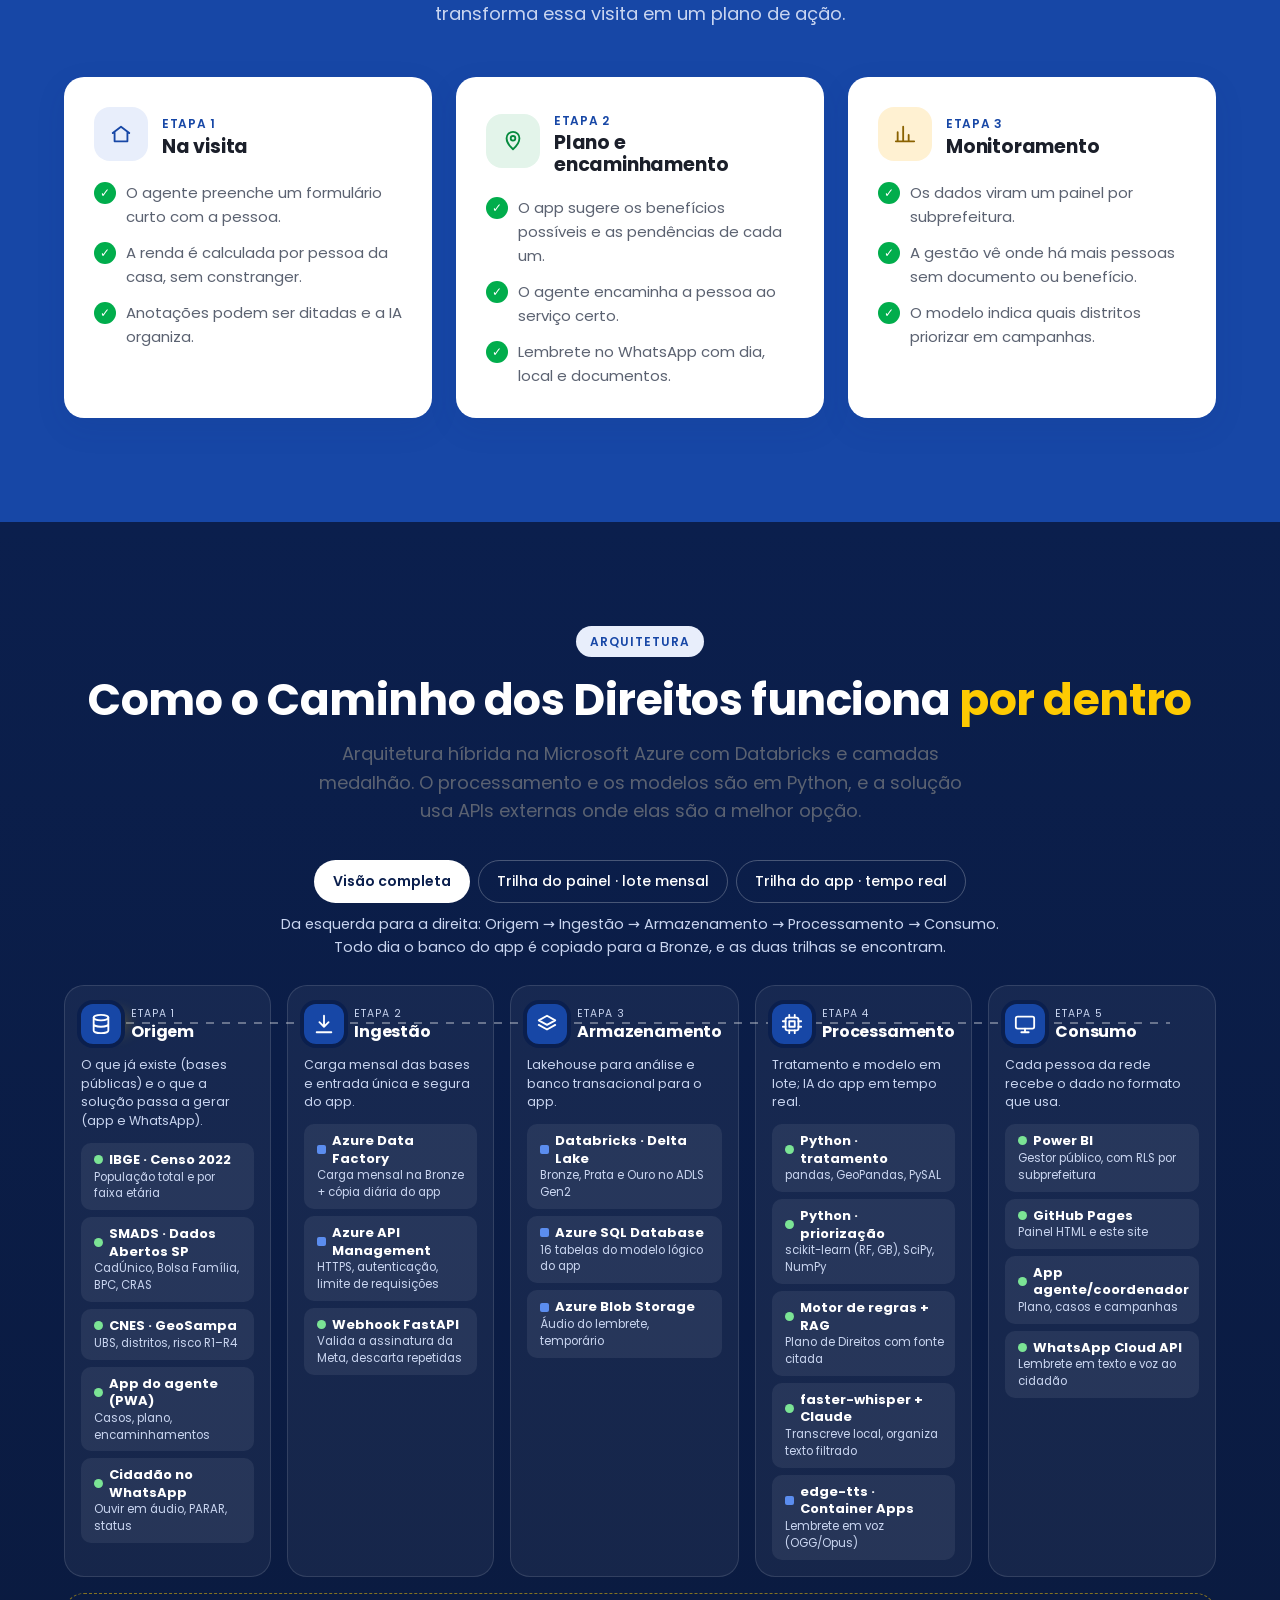
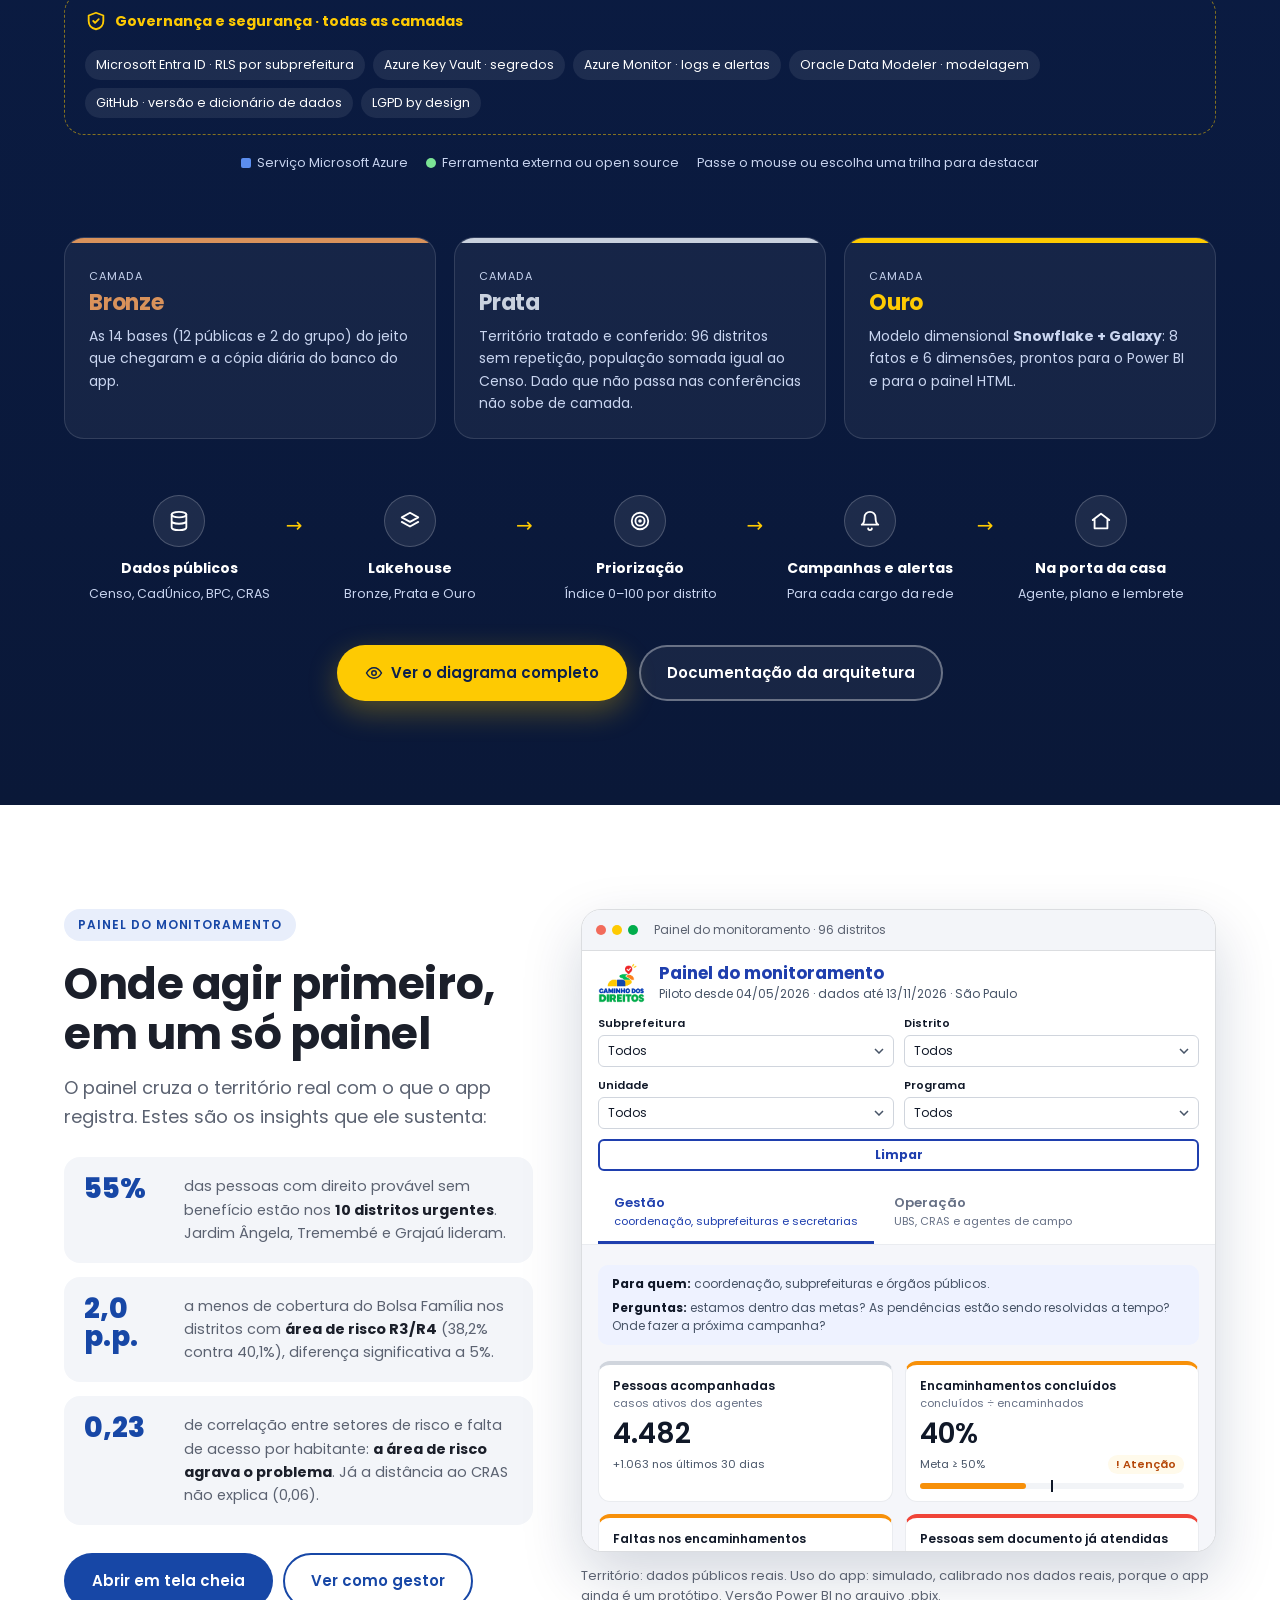
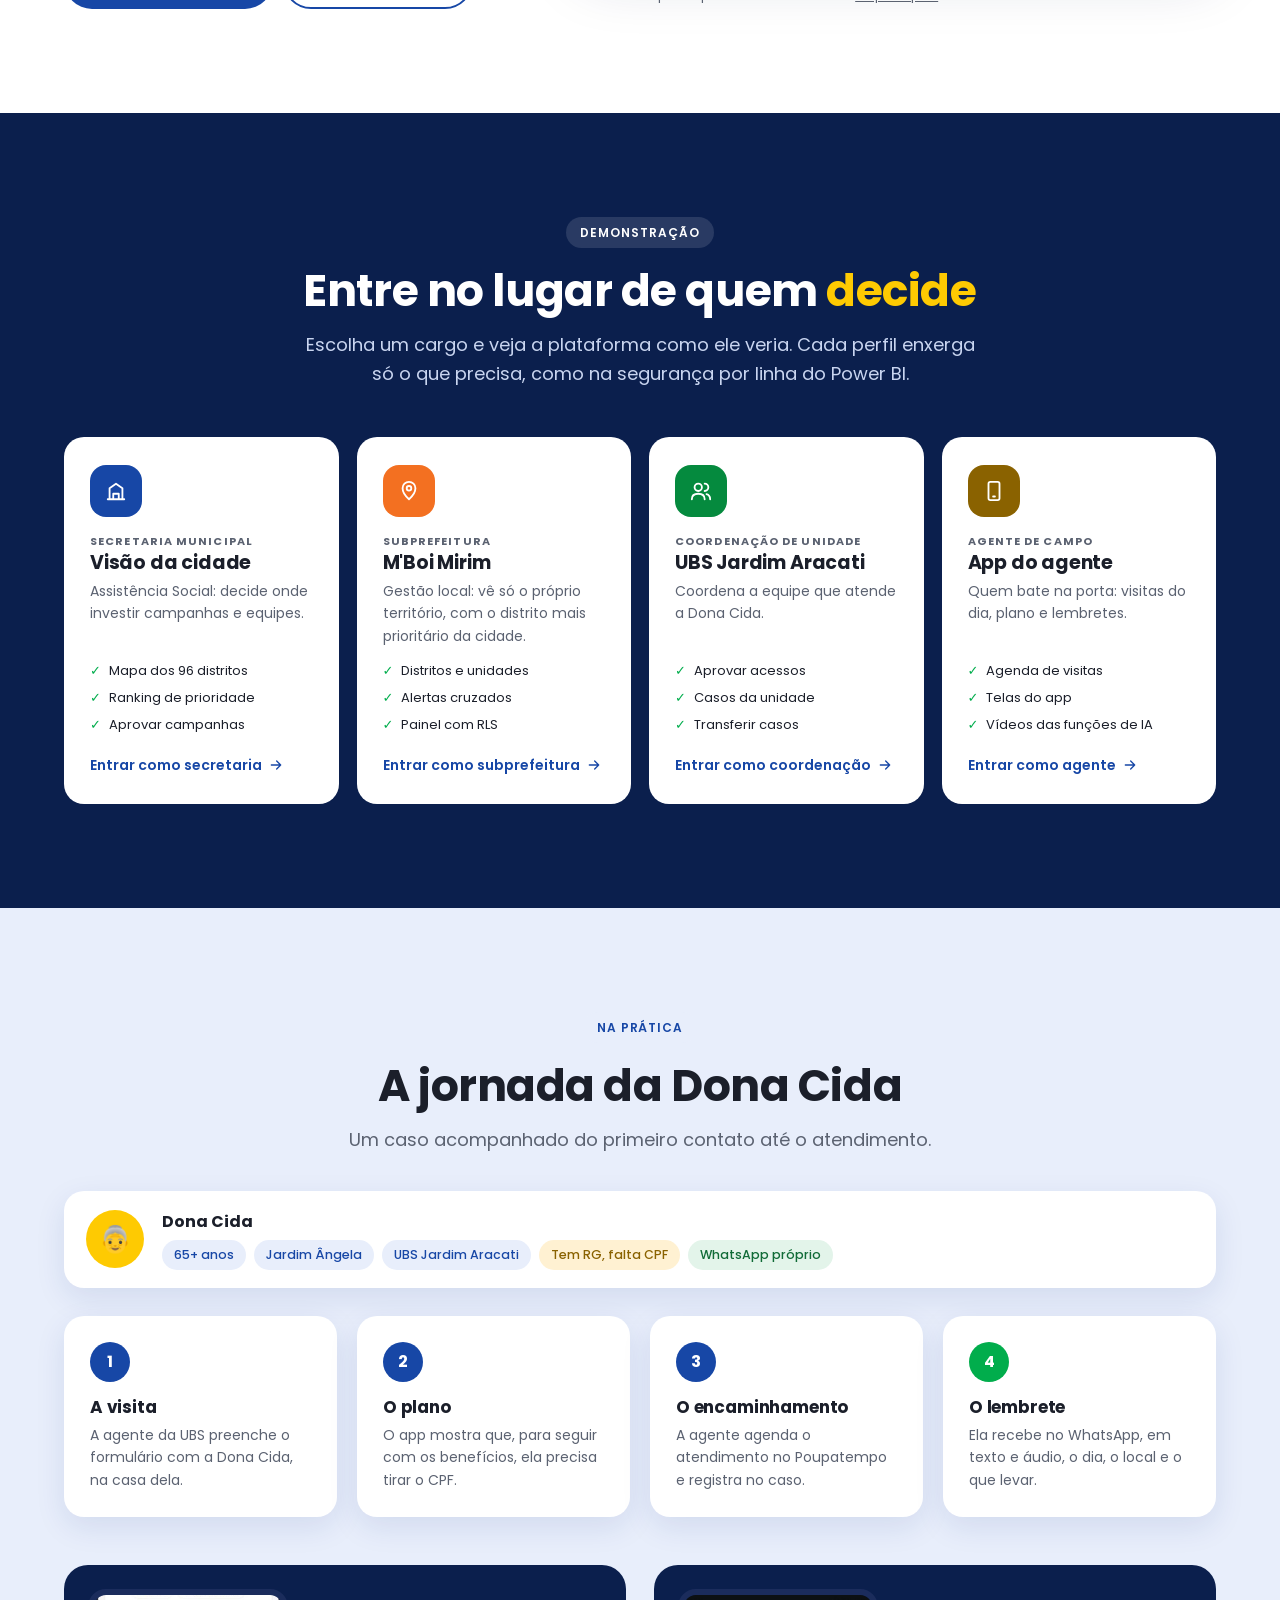
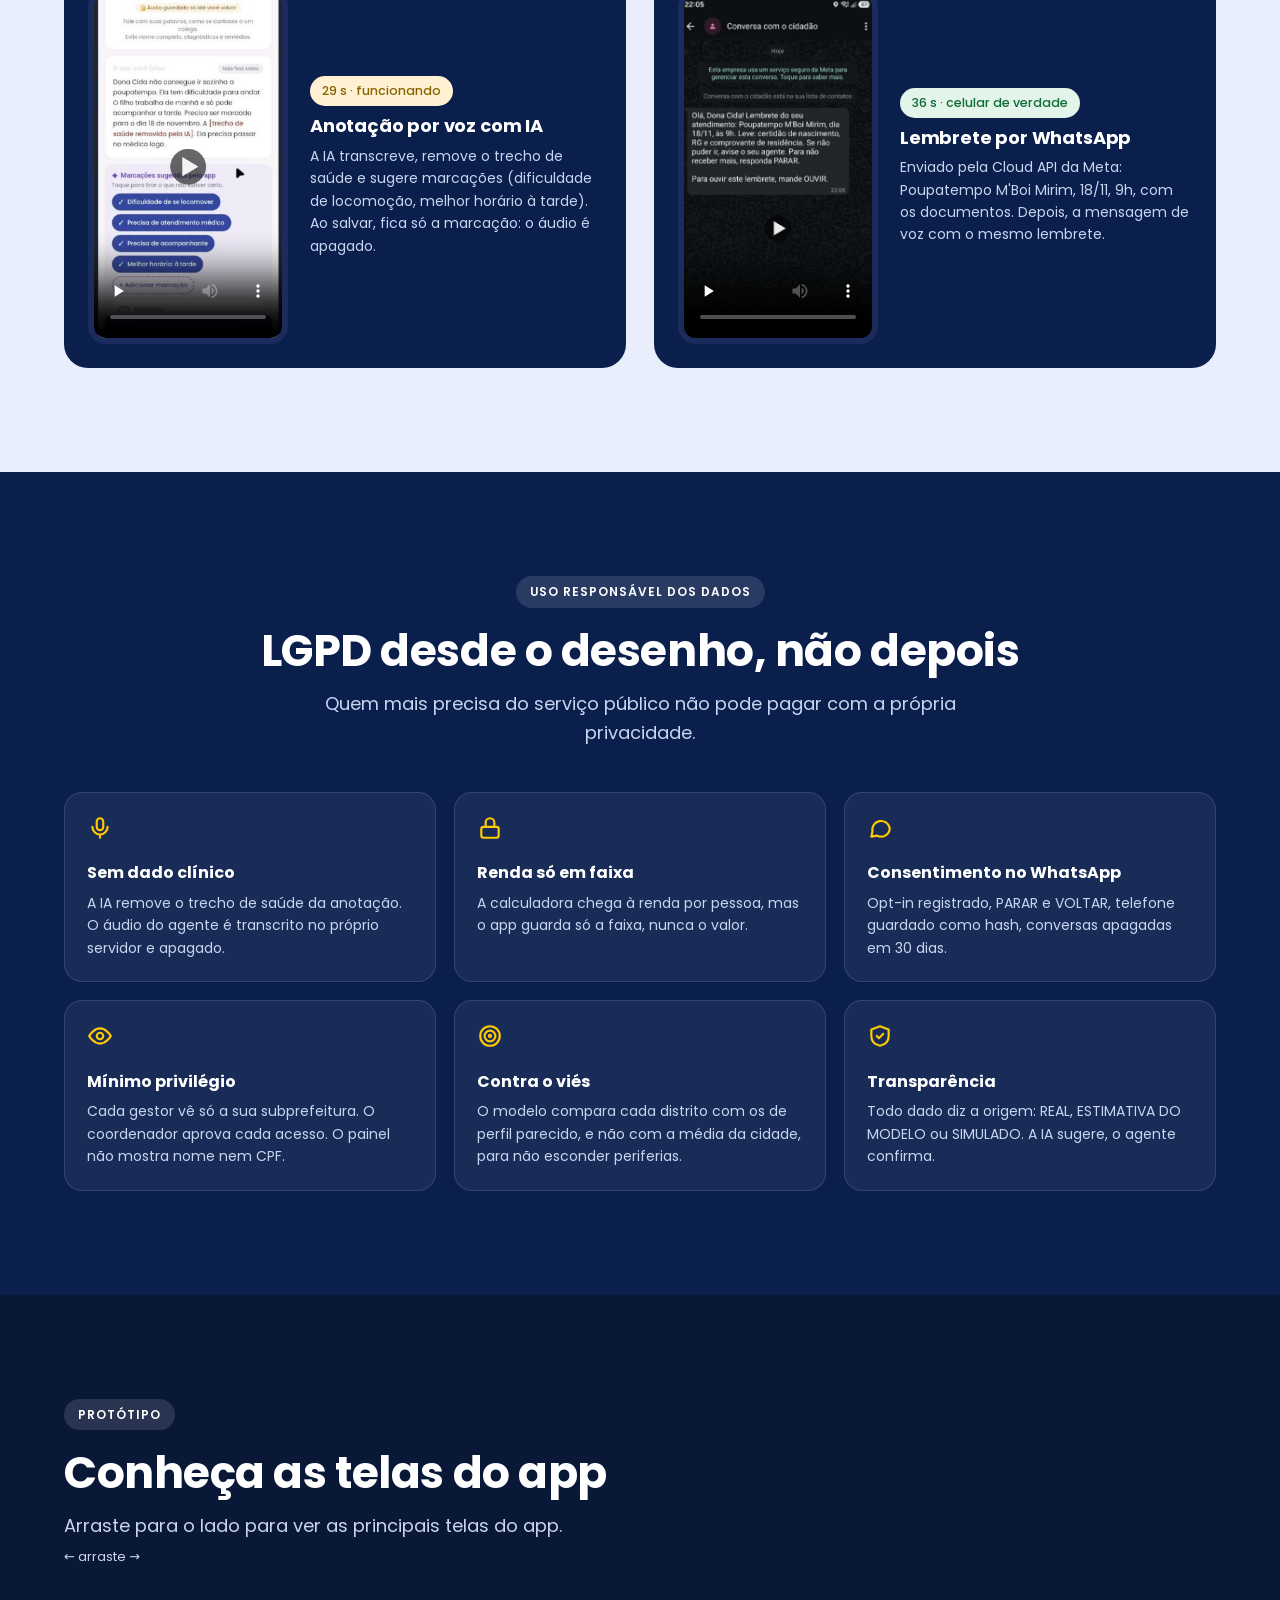
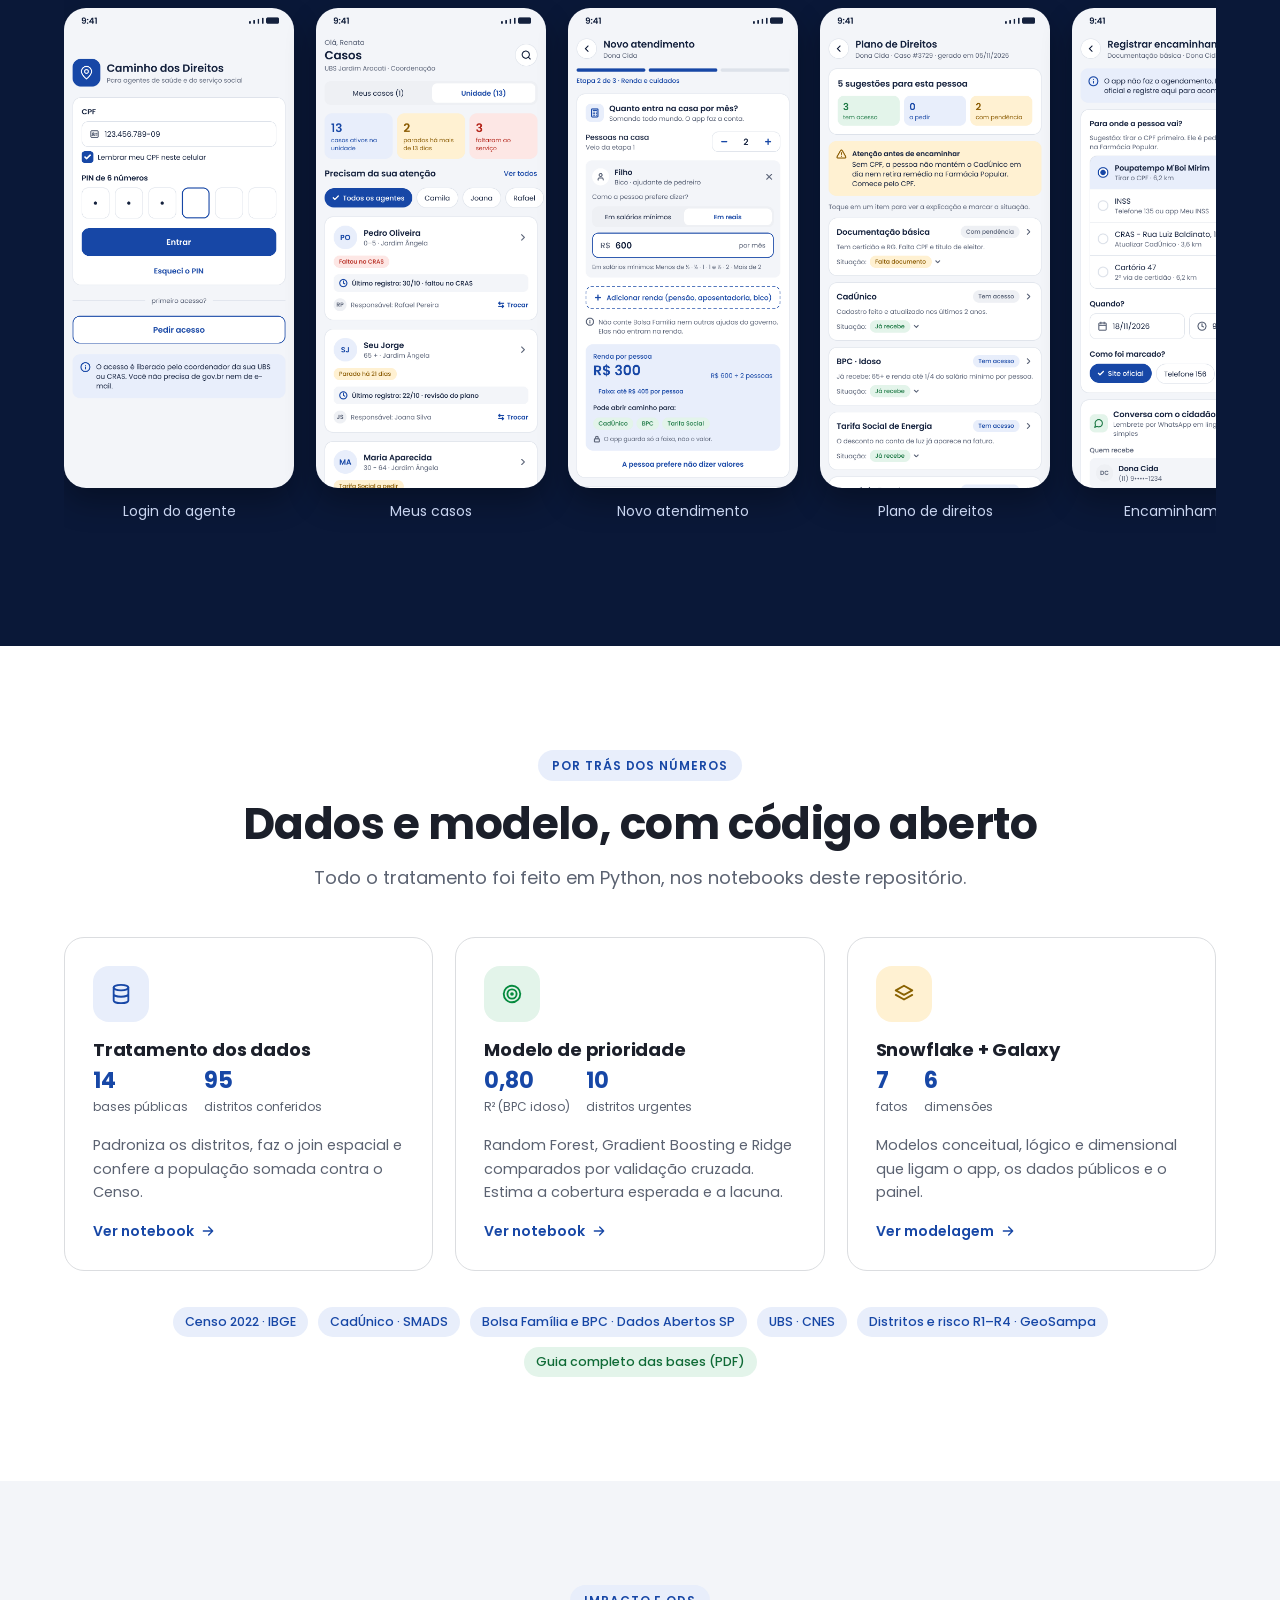
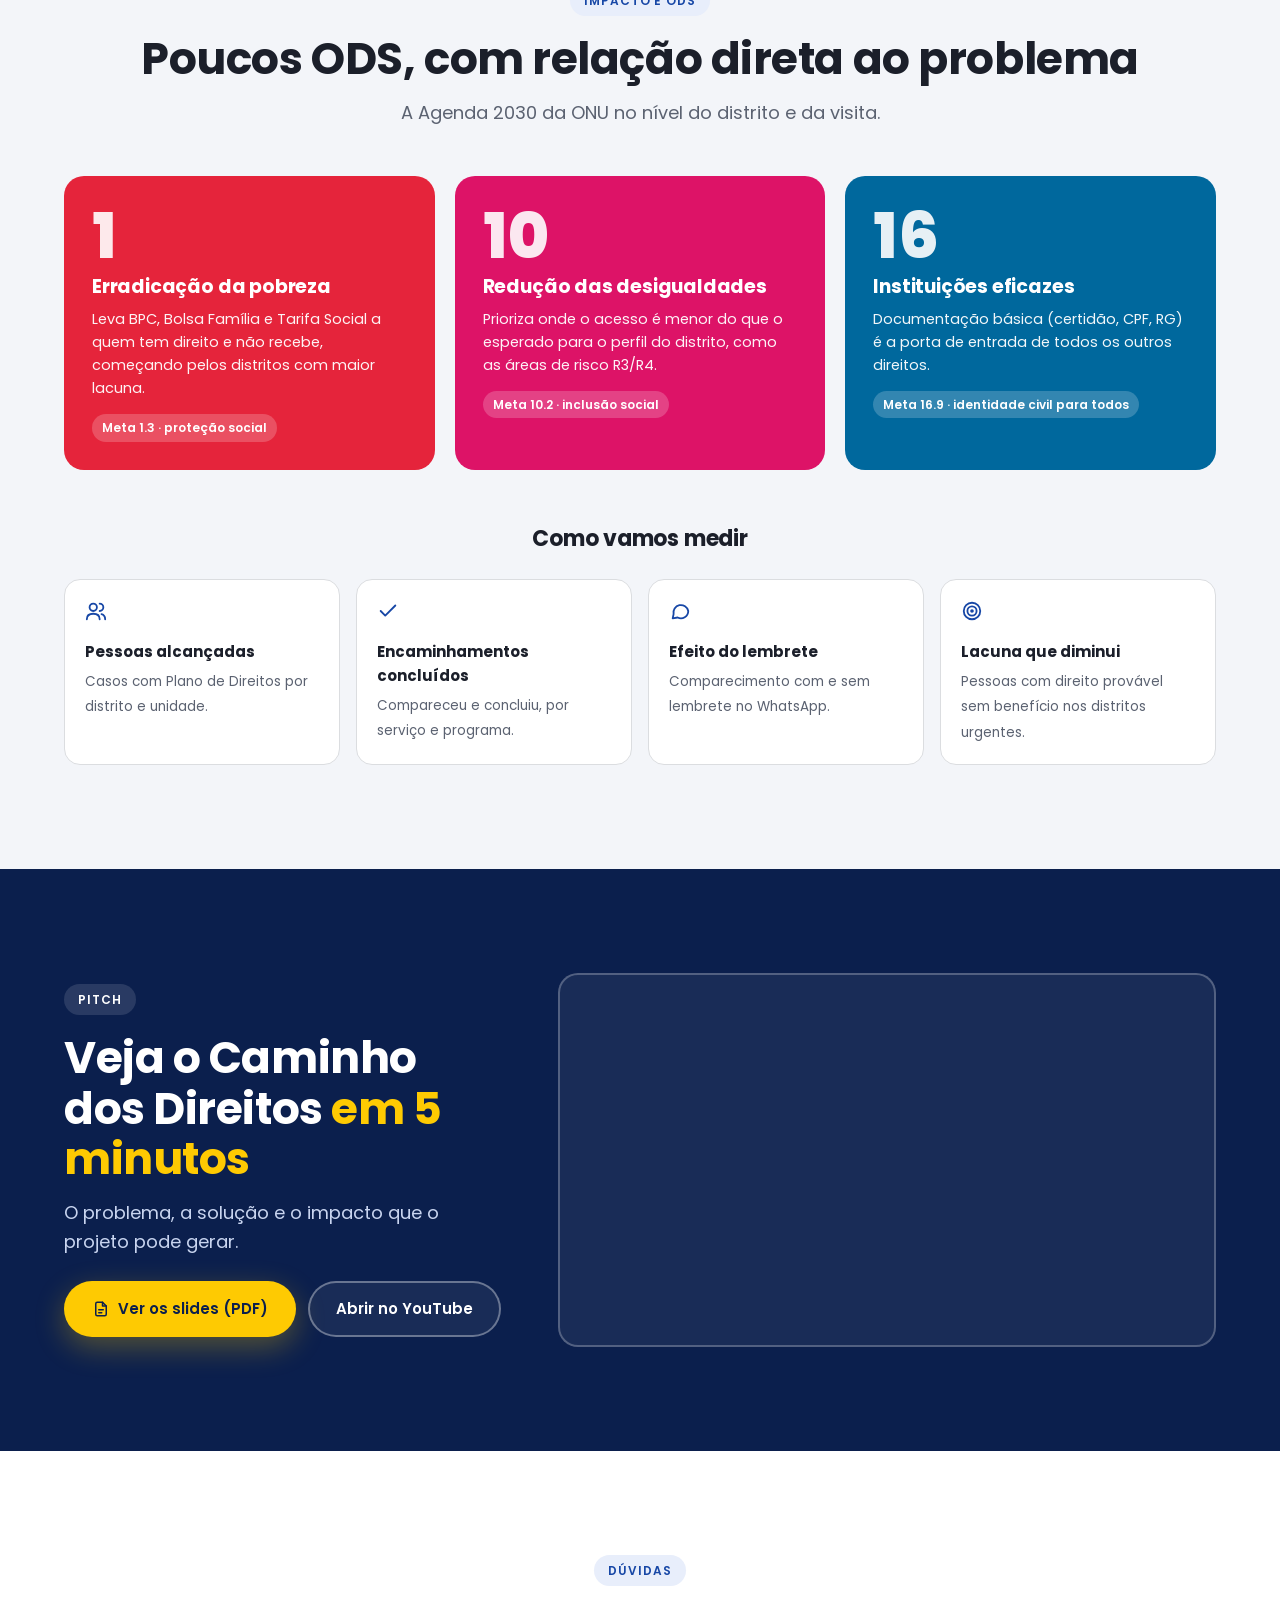
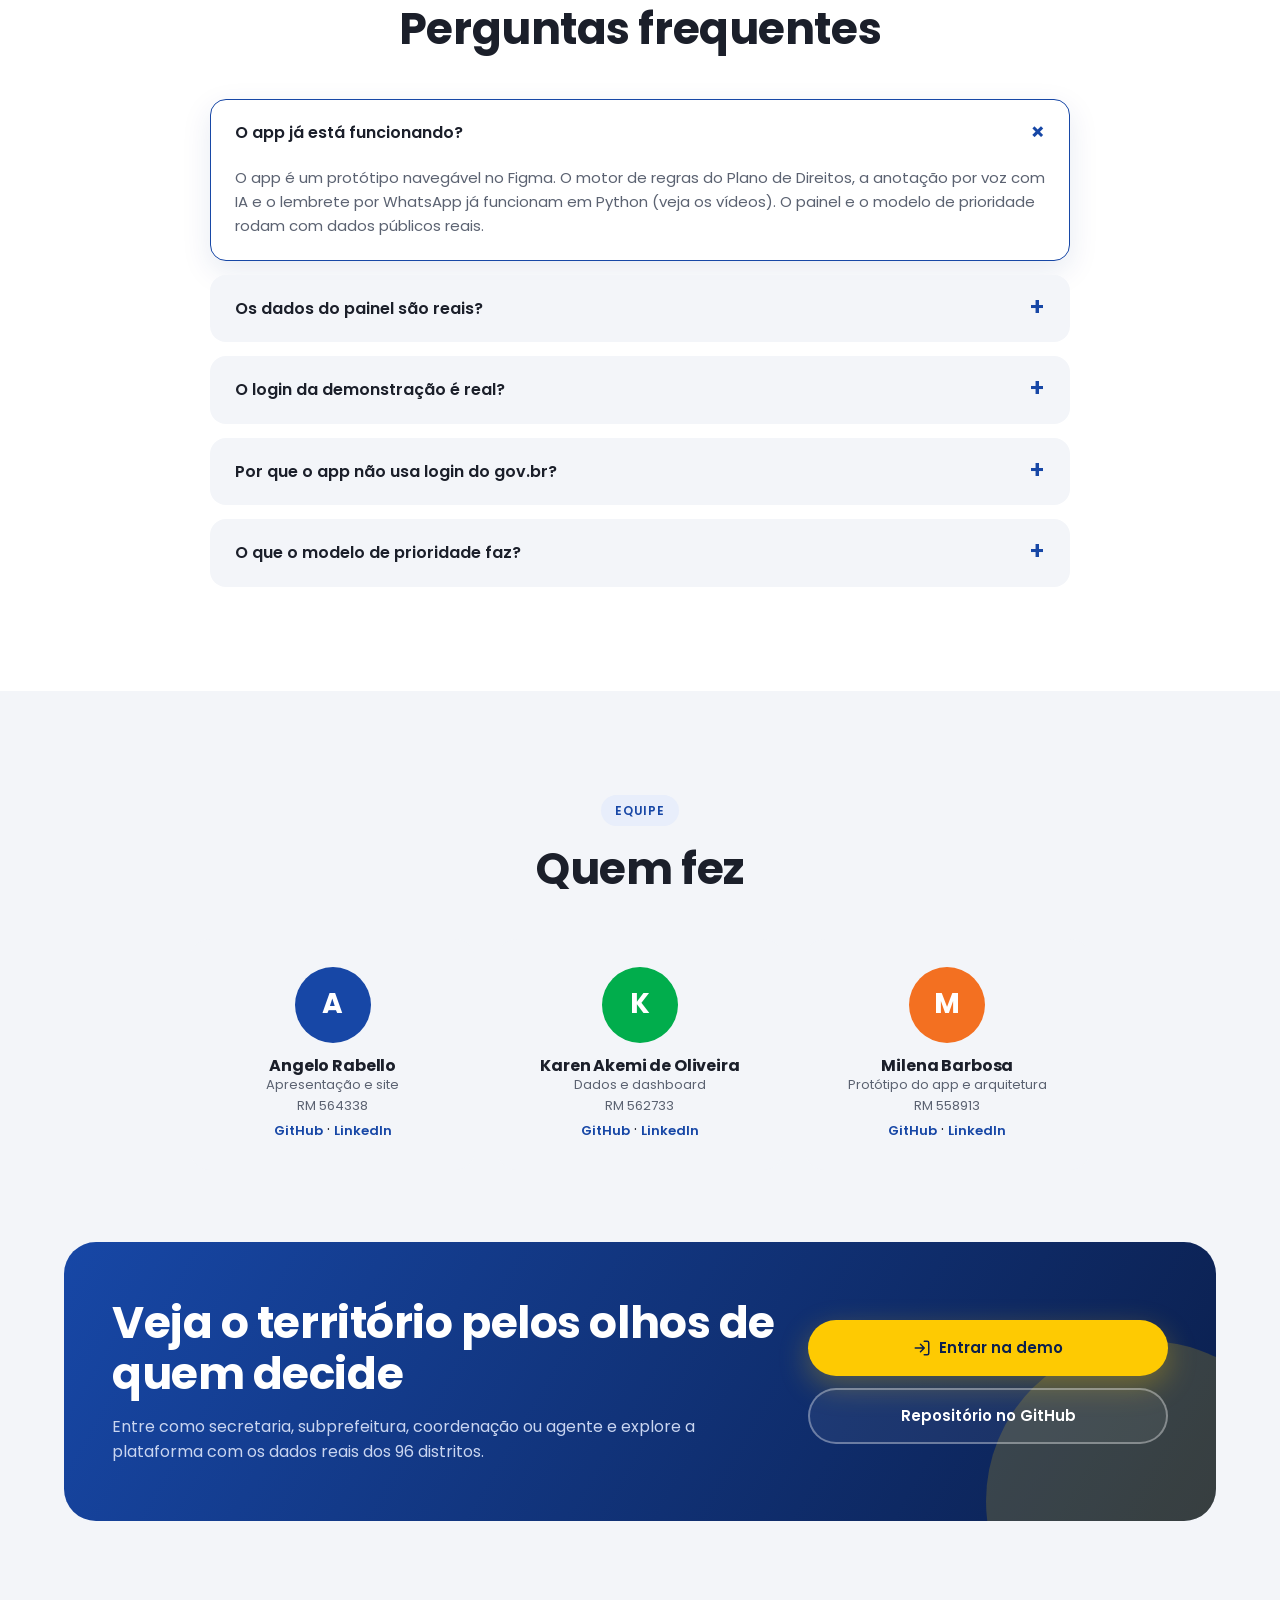
==== commit fe6570b0: "Padroniza a contagem das 14 bases e cita o .pbix v2 nos READMEs - 14 bases = 12 públicas + 2 levanta" ====
--- a/indexsite.html
+++ b/indexsite.html
@@ -458,7 +458,7 @@
         <h3>Da base pública até a porta da casa, no mesmo fluxo</h3>
         <p>Ferramentas de monitoramento costumam parar no painel. Apps de campo costumam parar no cadastro. O Caminho dos Direitos liga as duas pontas: o modelo diz onde agir, o agente age, e o que ele registra volta para o painel.</p>
         <ul>
-          <li><svg class="ic"><use href="#i-check"/></svg>14 bases públicas reais, conferidas distrito a distrito</li>
+          <li><svg class="ic"><use href="#i-check"/></svg>14 bases reais (12 públicas e 2 levantamentos do grupo), conferidas distrito a distrito</li>
           <li><svg class="ic"><use href="#i-check"/></svg>Campanhas só onde a prioridade é urgente ou alta</li>
           <li><svg class="ic"><use href="#i-check"/></svg>Alertas cruzados entre território e o que o app registrou</li>
           <li><svg class="ic"><use href="#i-check"/></svg>LGPD desde o desenho: renda só em faixa, sem dado clínico</li>
@@ -538,7 +538,7 @@
     <div class="leg-arq"><span><i style="width:10px;height:10px;background:#5B8DEF;border-radius:2px;display:inline-block"></i>Serviço Microsoft Azure</span><span><i style="width:10px;height:10px;background:#7BE495;border-radius:50%;display:inline-block"></i>Ferramenta externa ou open source</span><span>Passe o mouse ou escolha uma trilha para destacar</span></div>
 
     <div class="medalhao">
-      <div class="med rv" style="--c:#D9925B"><small>Camada</small><h3>Bronze</h3><p>As 14 bases públicas do jeito que chegaram e a cópia diária do banco do app.</p></div>
+      <div class="med rv" style="--c:#D9925B"><small>Camada</small><h3>Bronze</h3><p>As 14 bases (12 públicas e 2 do grupo) do jeito que chegaram e a cópia diária do banco do app.</p></div>
       <div class="med rv d1" style="--c:#C9D1DE"><small>Camada</small><h3>Prata</h3><p>Território tratado e conferido: 96 distritos sem repetição, população somada igual ao Censo. Dado que não passa nas conferências não sobe de camada.</p></div>
       <div class="med rv d2" style="--c:#FECA02"><small>Camada</small><h3>Ouro</h3><p>Modelo dimensional <b>Snowflake + Galaxy</b>: 8 fatos e 6 dimensões, prontos para o Power BI e para o painel HTML.</p></div>
     </div>
@@ -873,7 +873,7 @@
   ];
   const TXT = {
     todas: 'Da esquerda para a direita: Origem → Ingestão → Armazenamento → Processamento → Consumo. Todo dia o banco do app é copiado para a Bronze, e as duas trilhas se encontram.',
-    p: 'Lote mensal: as 14 bases públicas entram no lakehouse, são tratadas e conferidas, passam pelo modelo de priorização e viram o modelo dimensional que o painel lê.',
+    p: 'Lote mensal: as 14 bases (12 públicas e 2 do grupo) entram no lakehouse, são tratadas e conferidas, passam pelo modelo de priorização e viram o modelo dimensional que o painel lê.',
     a: 'Tempo real: o atendimento é gravado na hora, a IA organiza a anotação e gera o lembrete, e o cidadão recebe e responde pelo WhatsApp.'
   };
   const pipe = document.getElementById('pipeline');
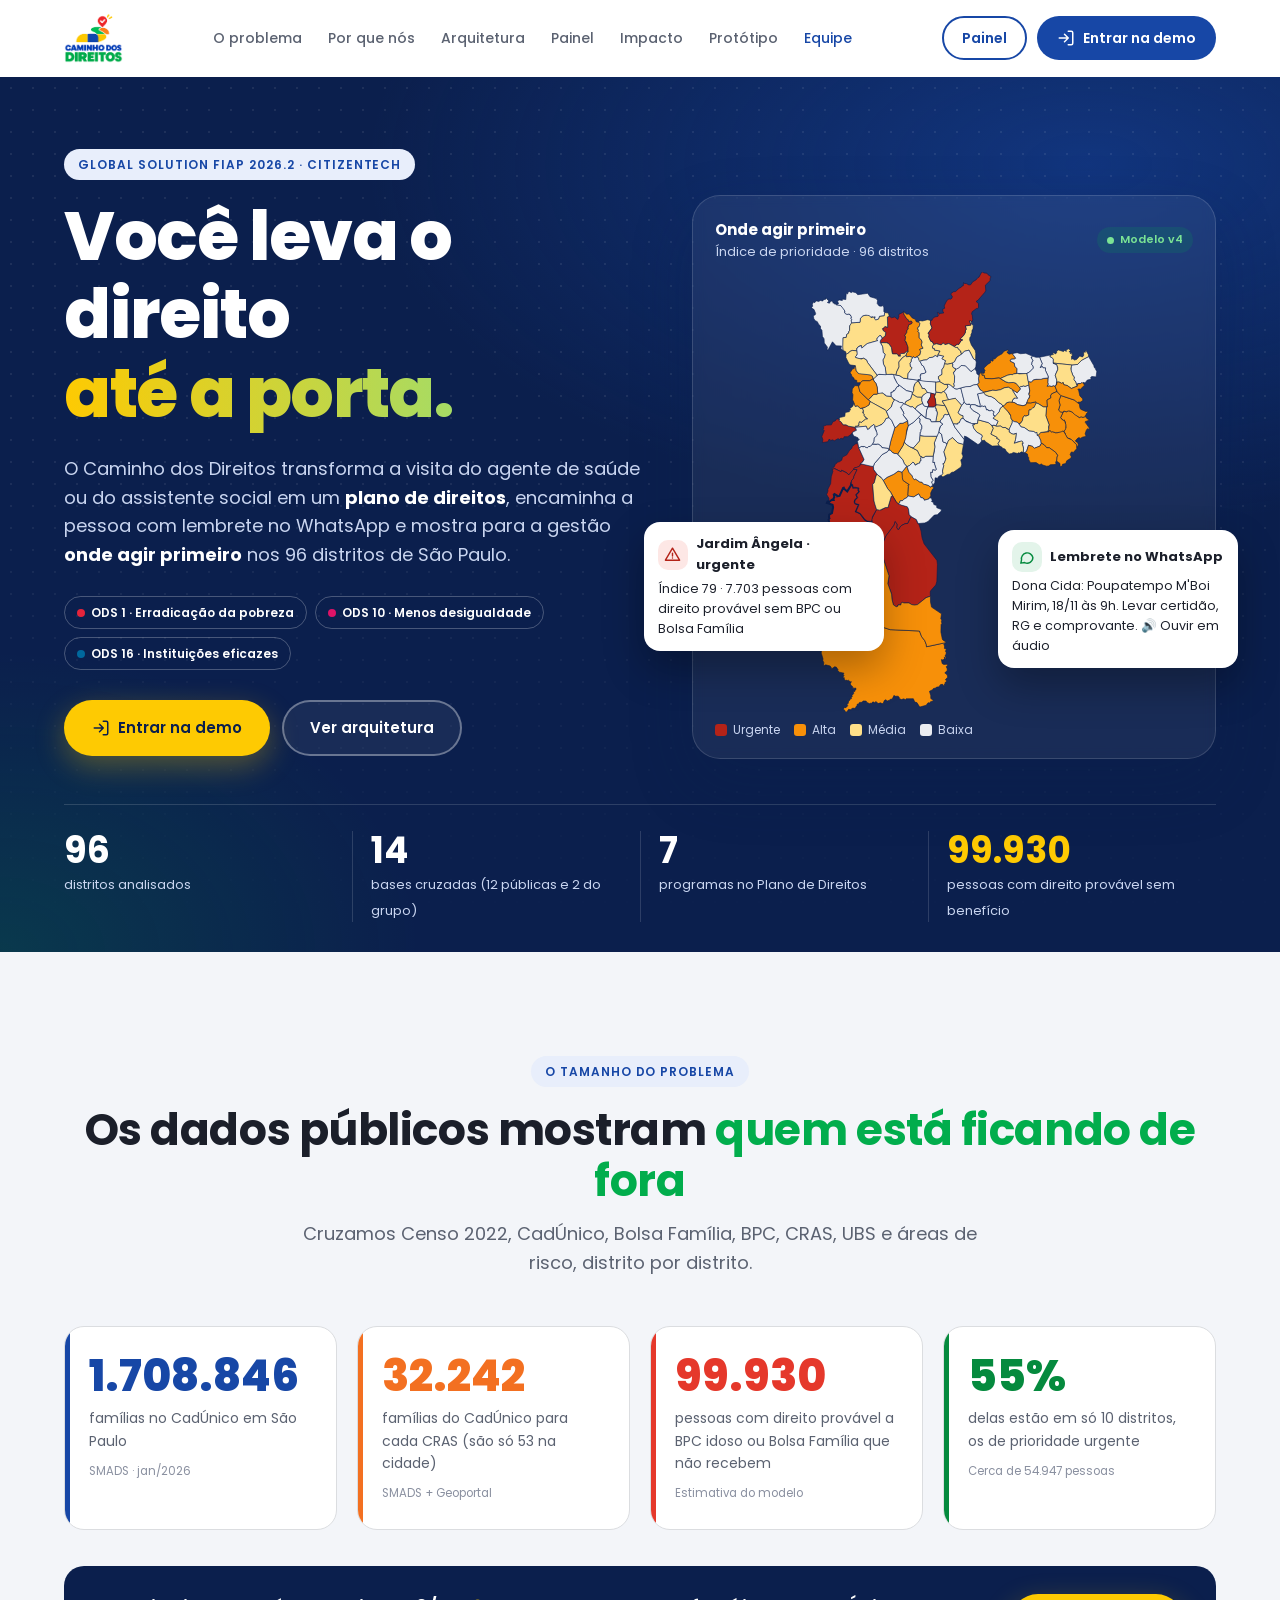
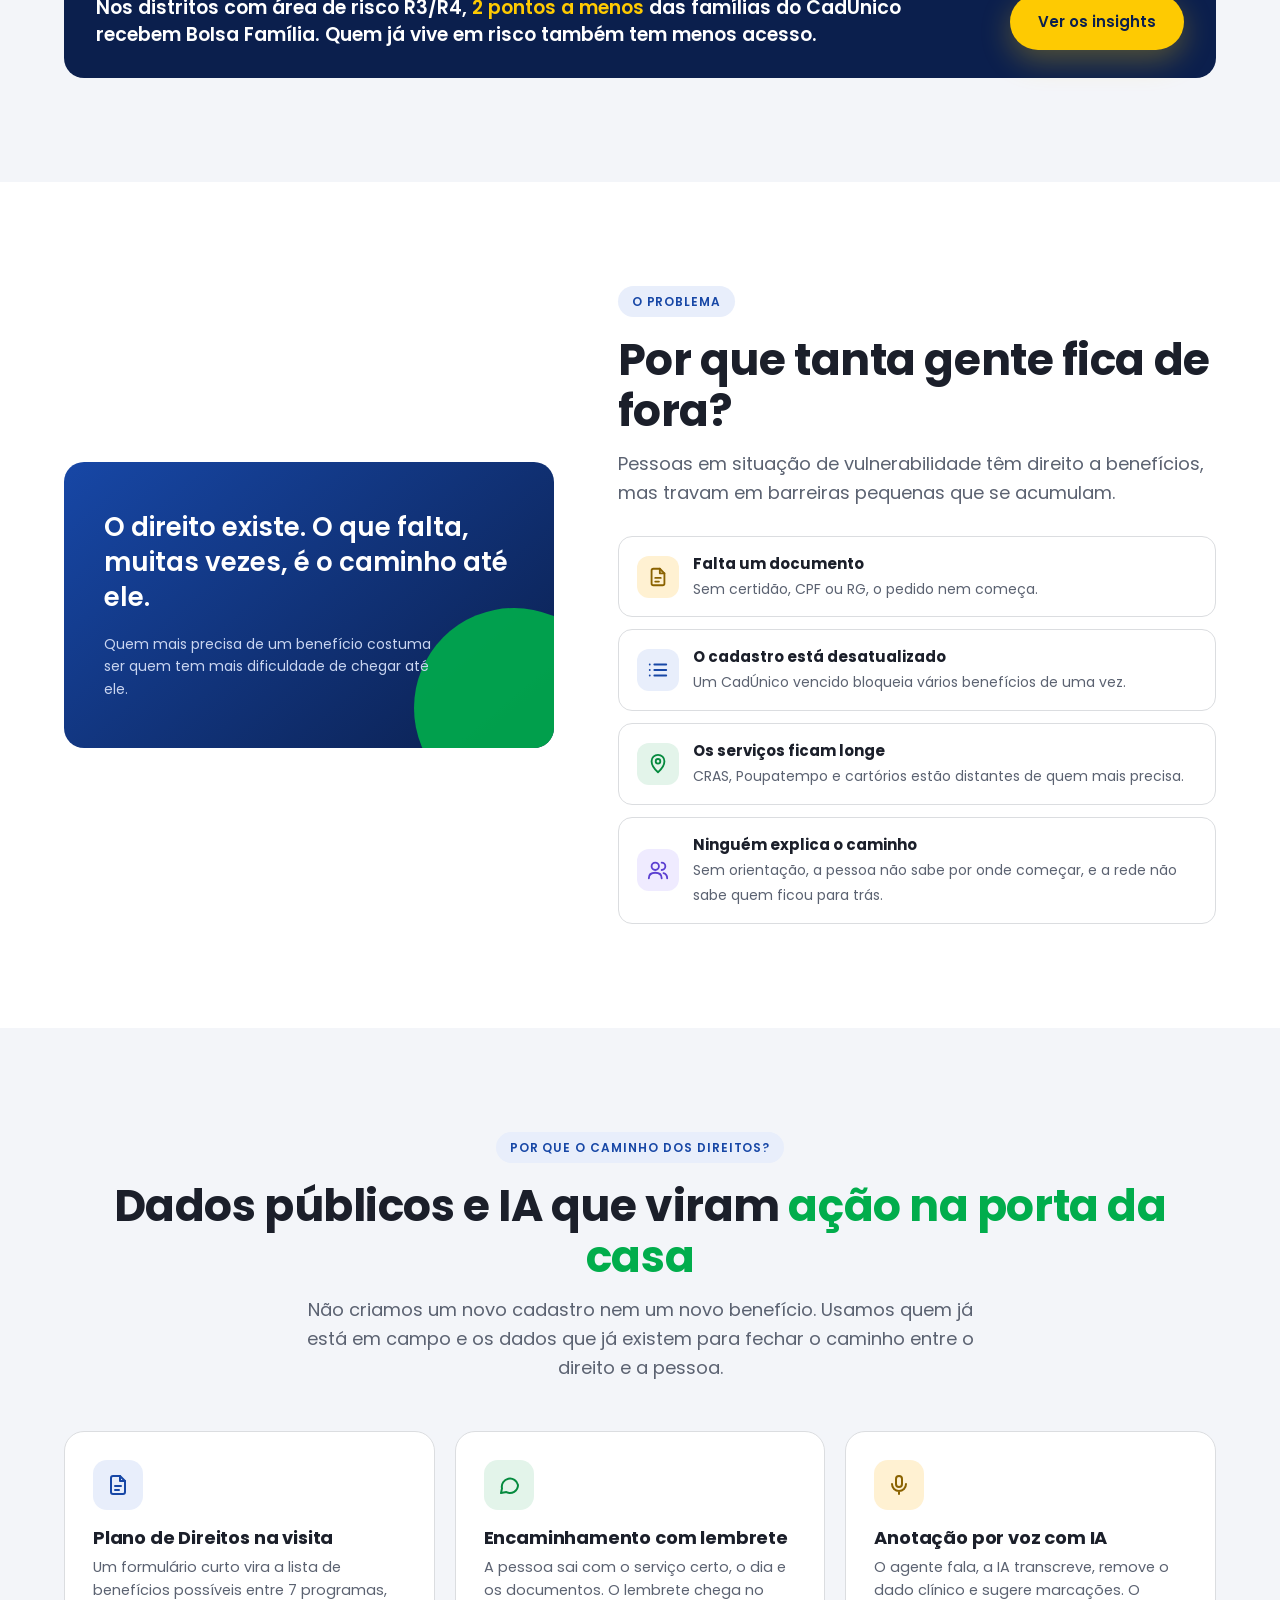
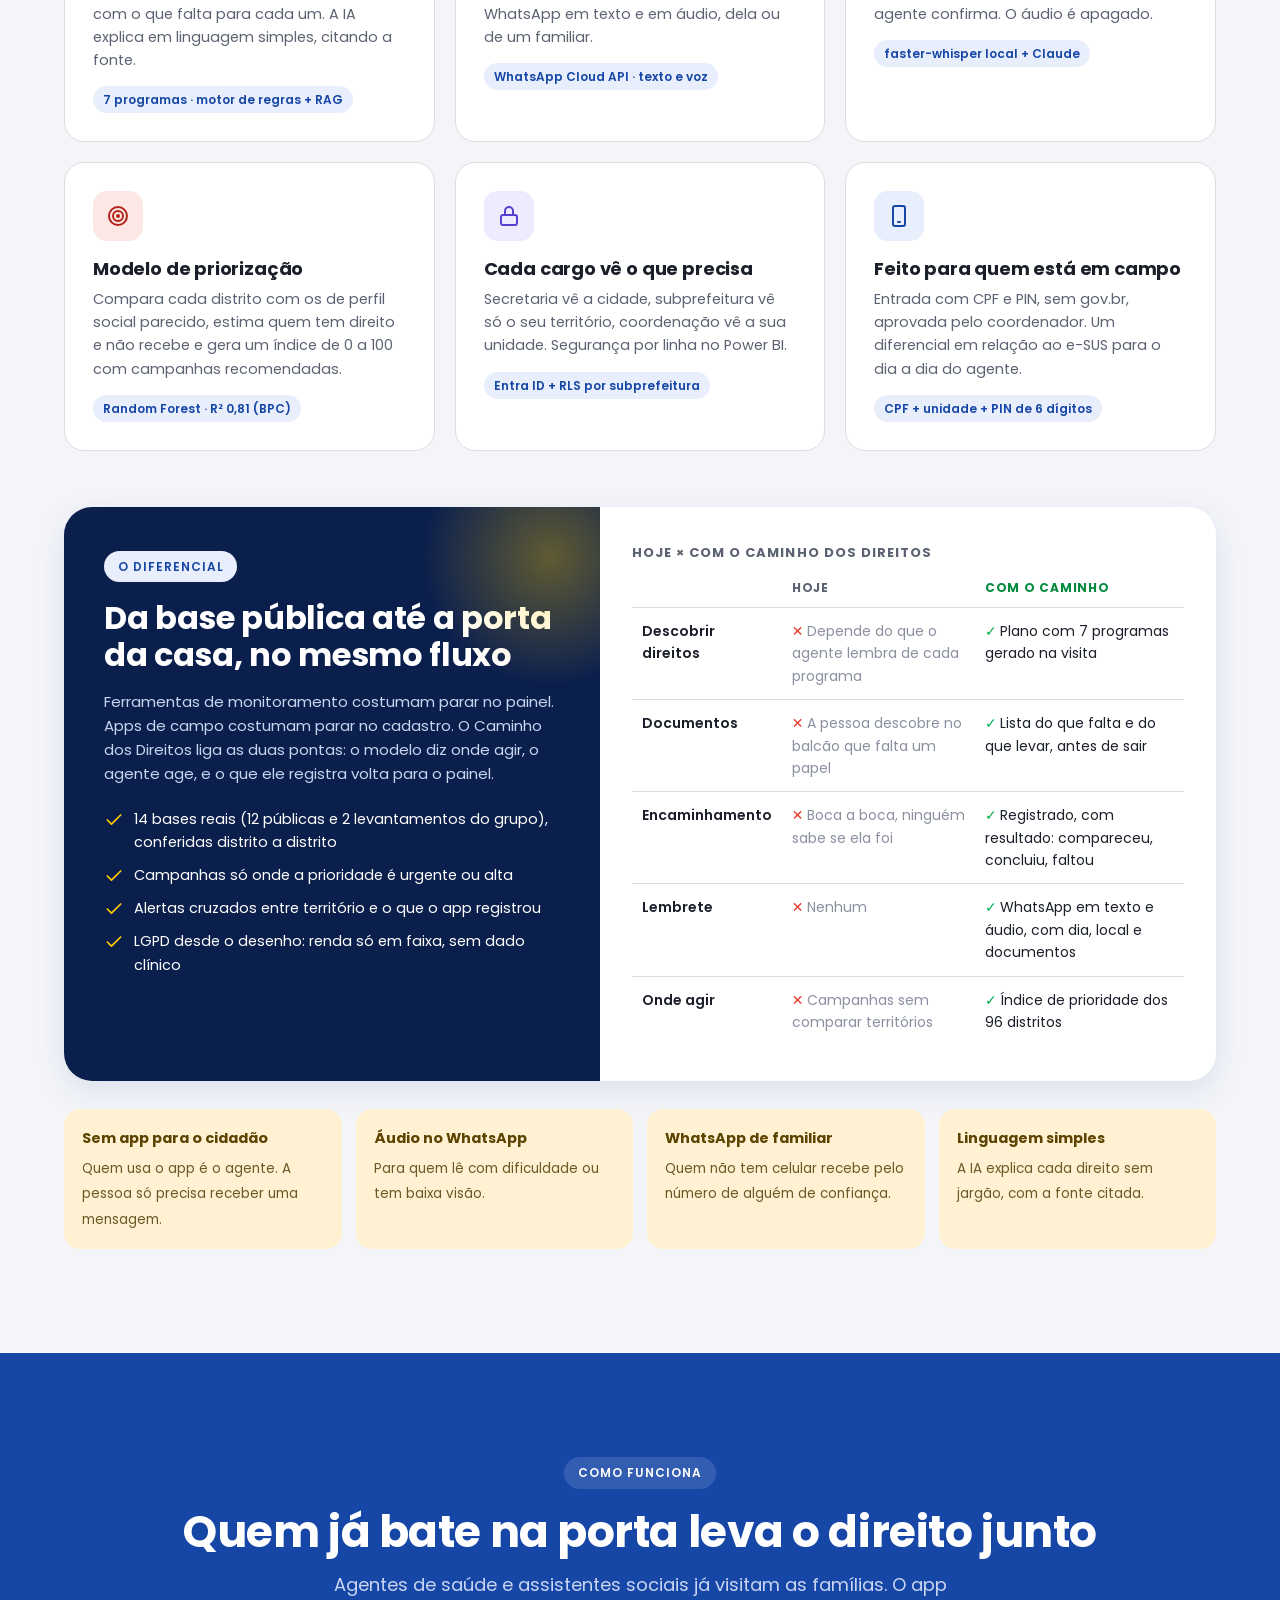
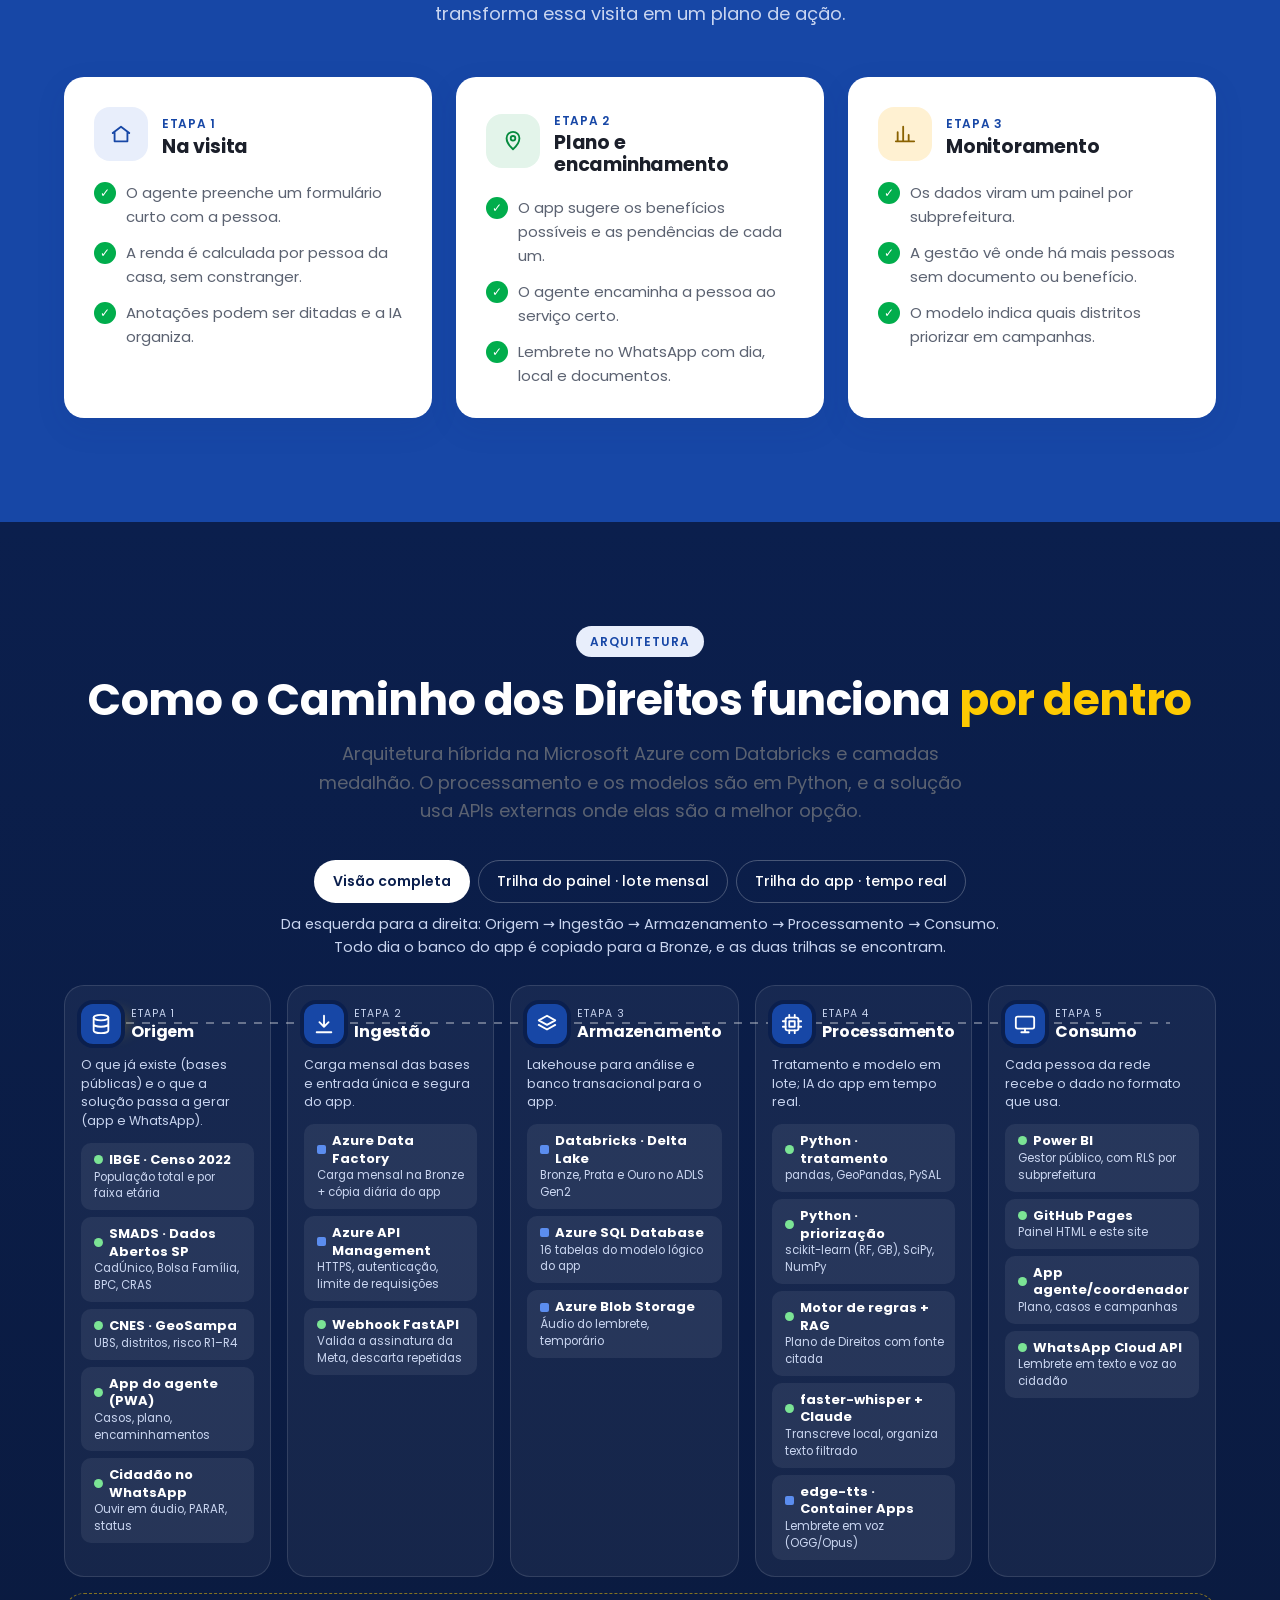
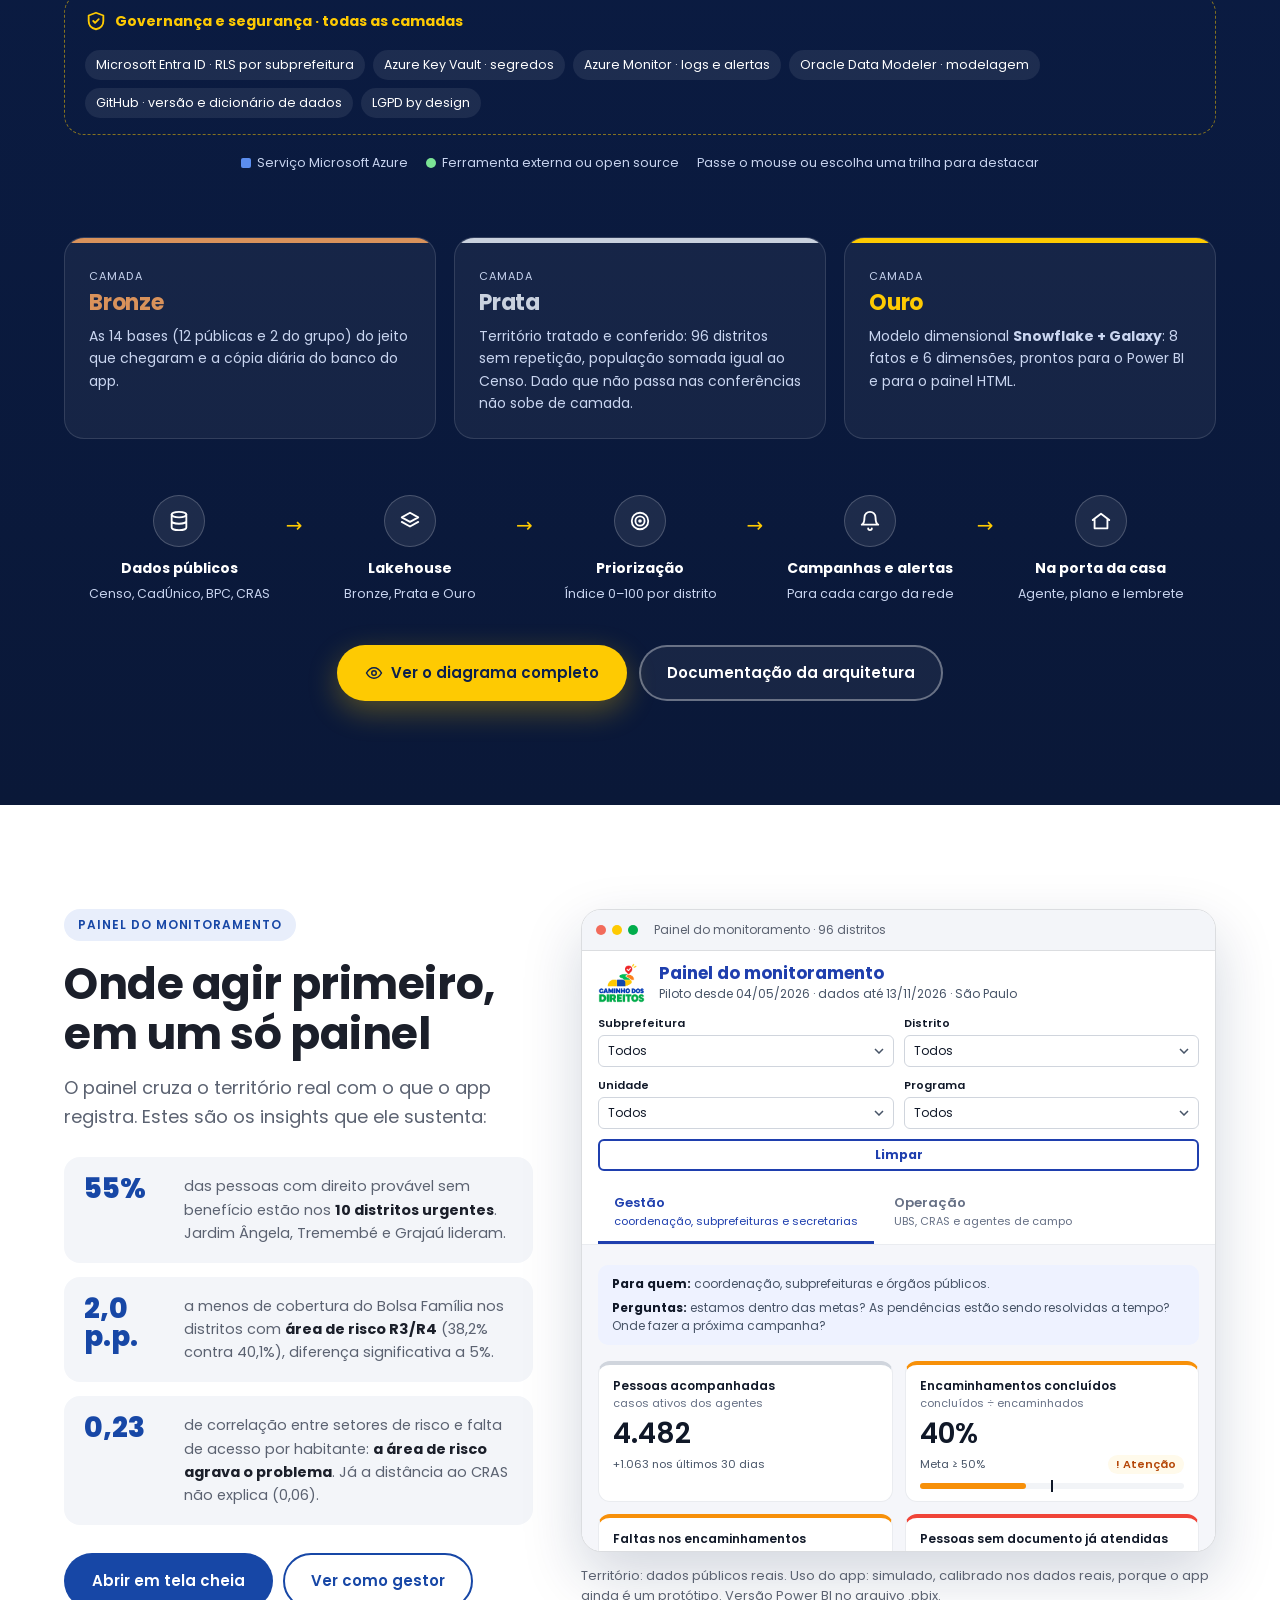
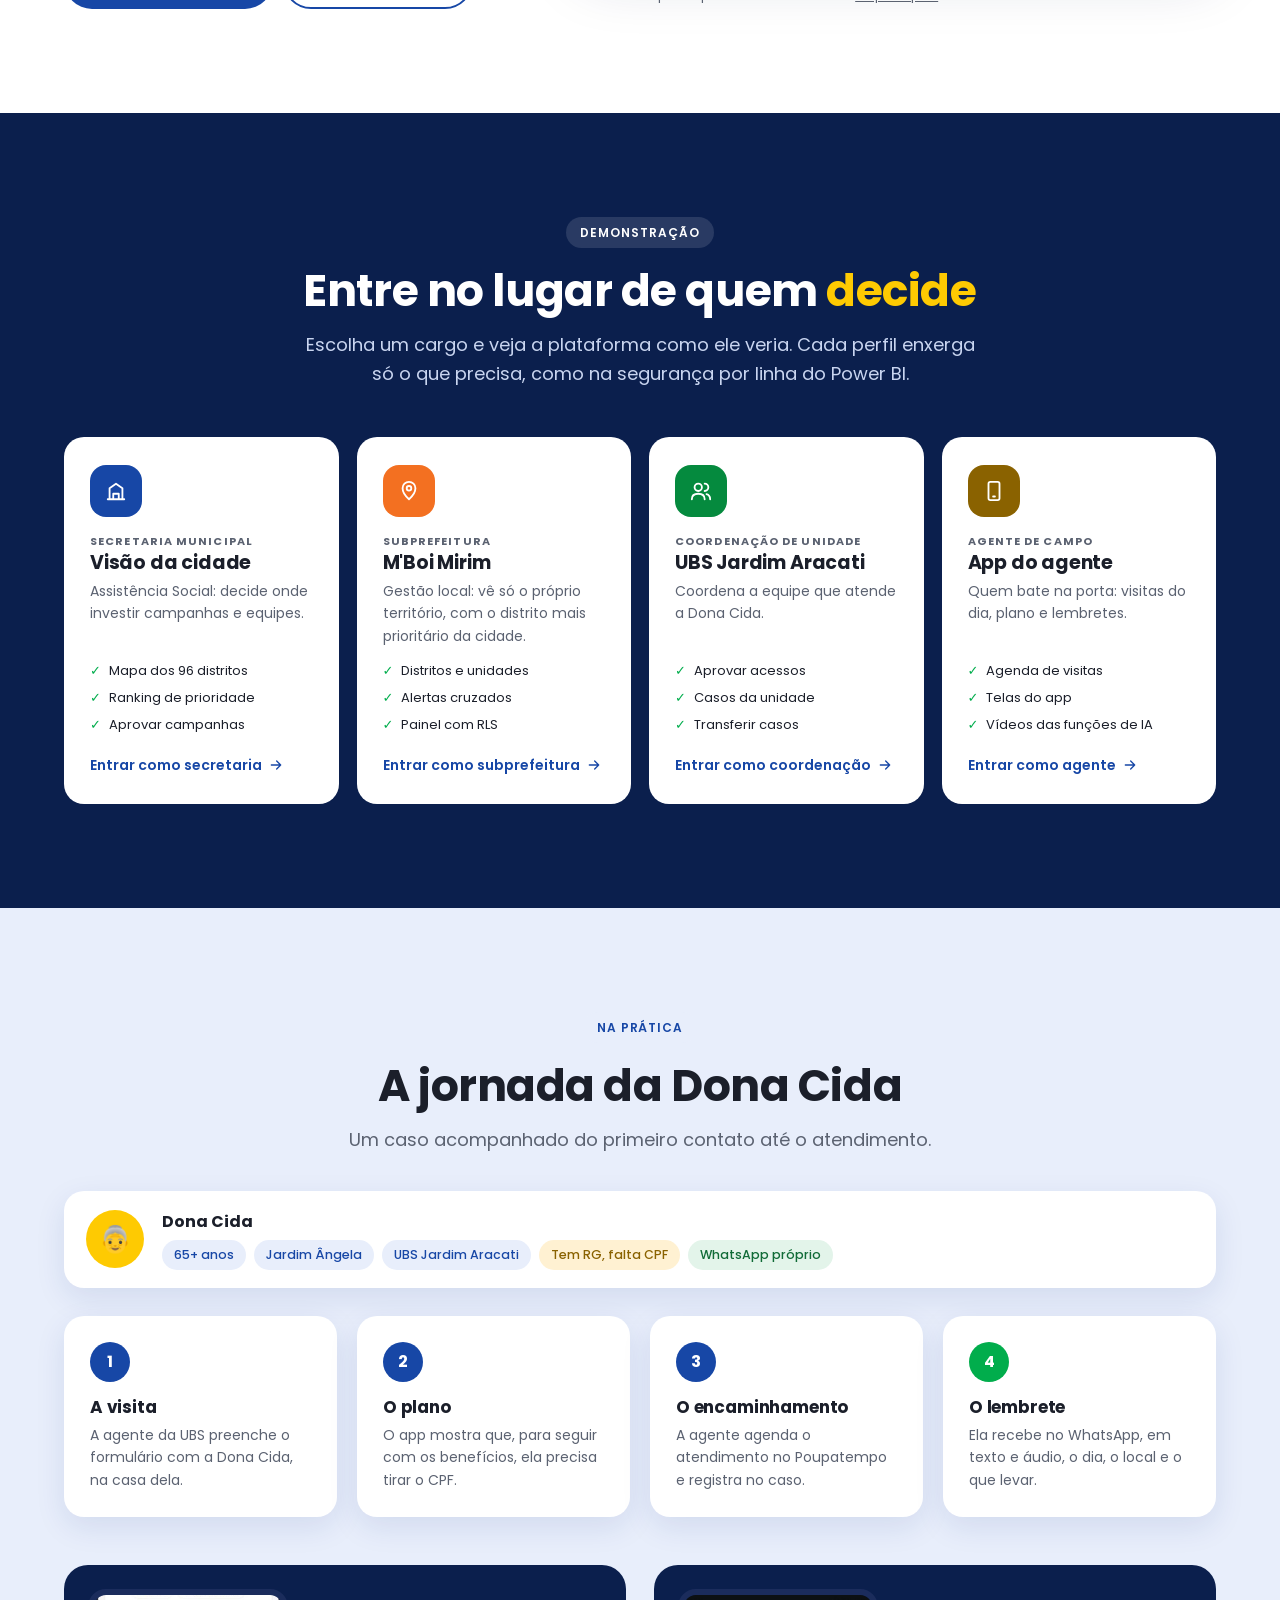
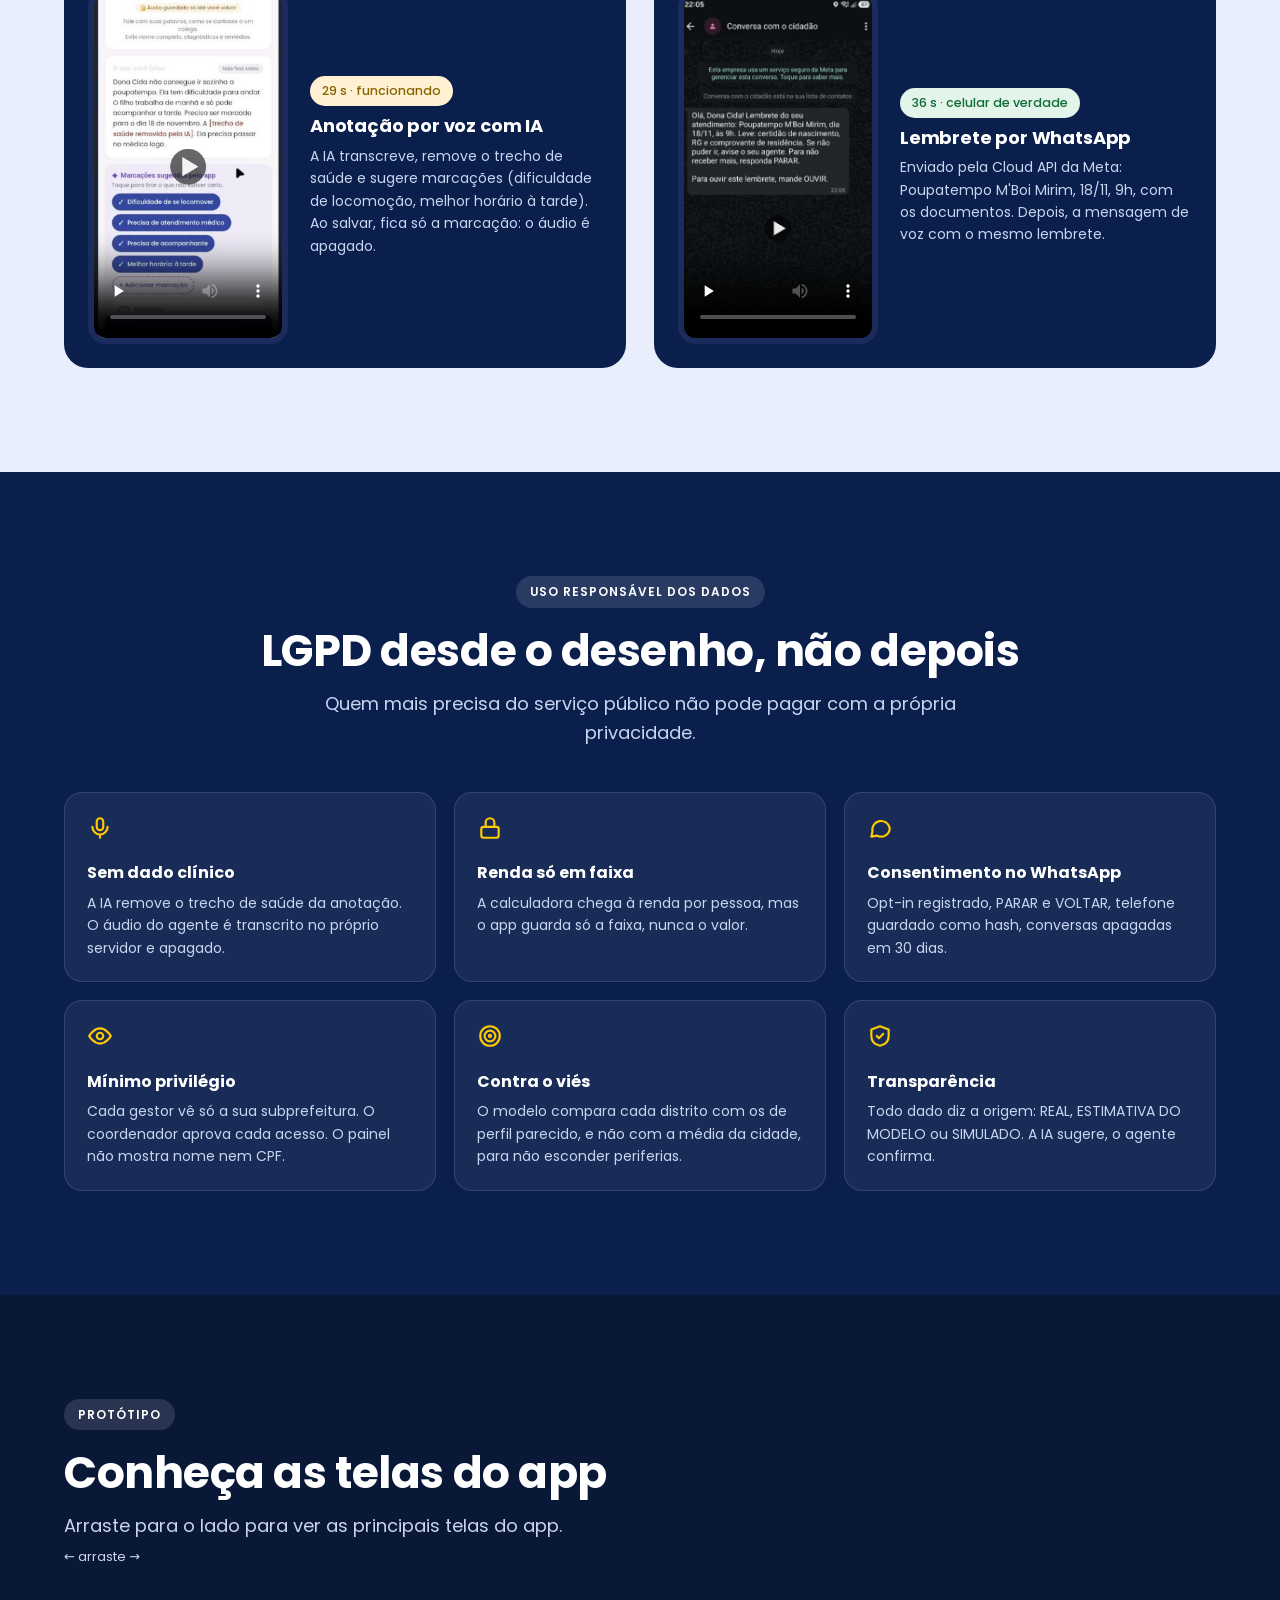
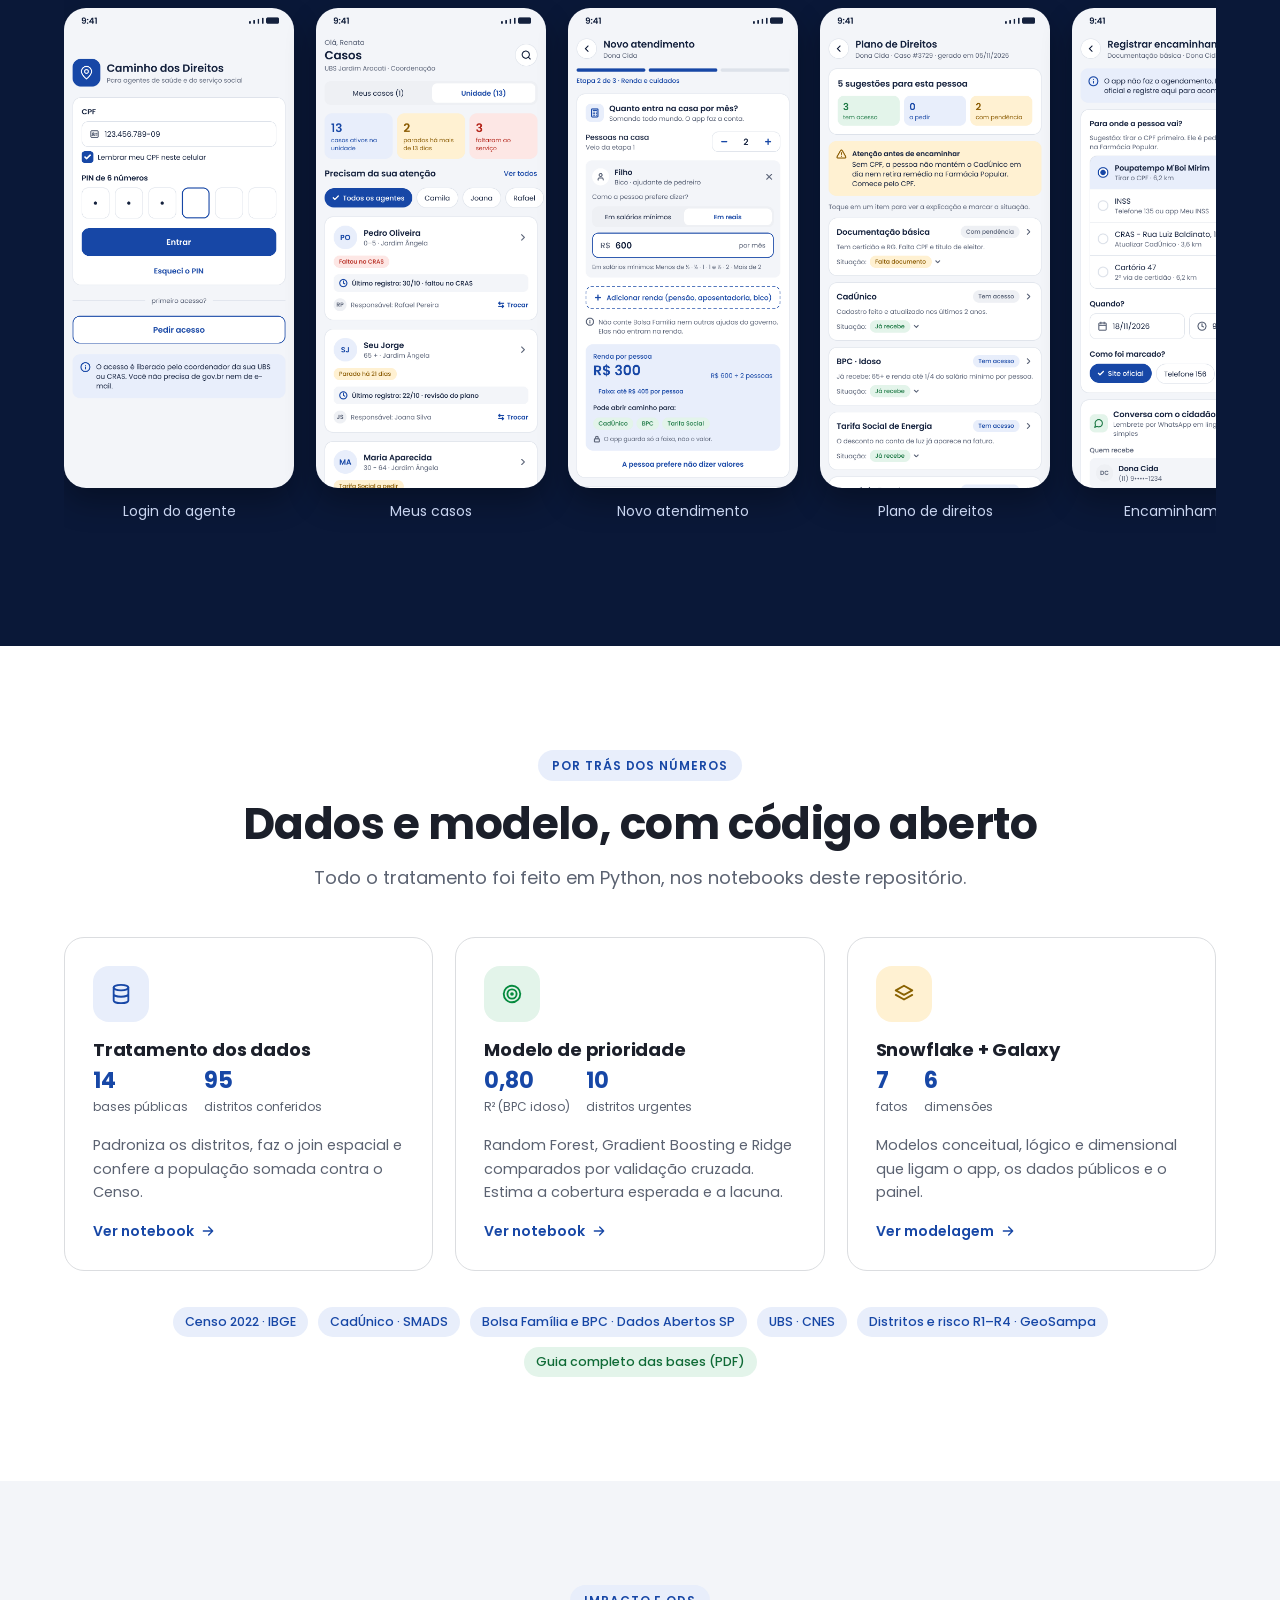
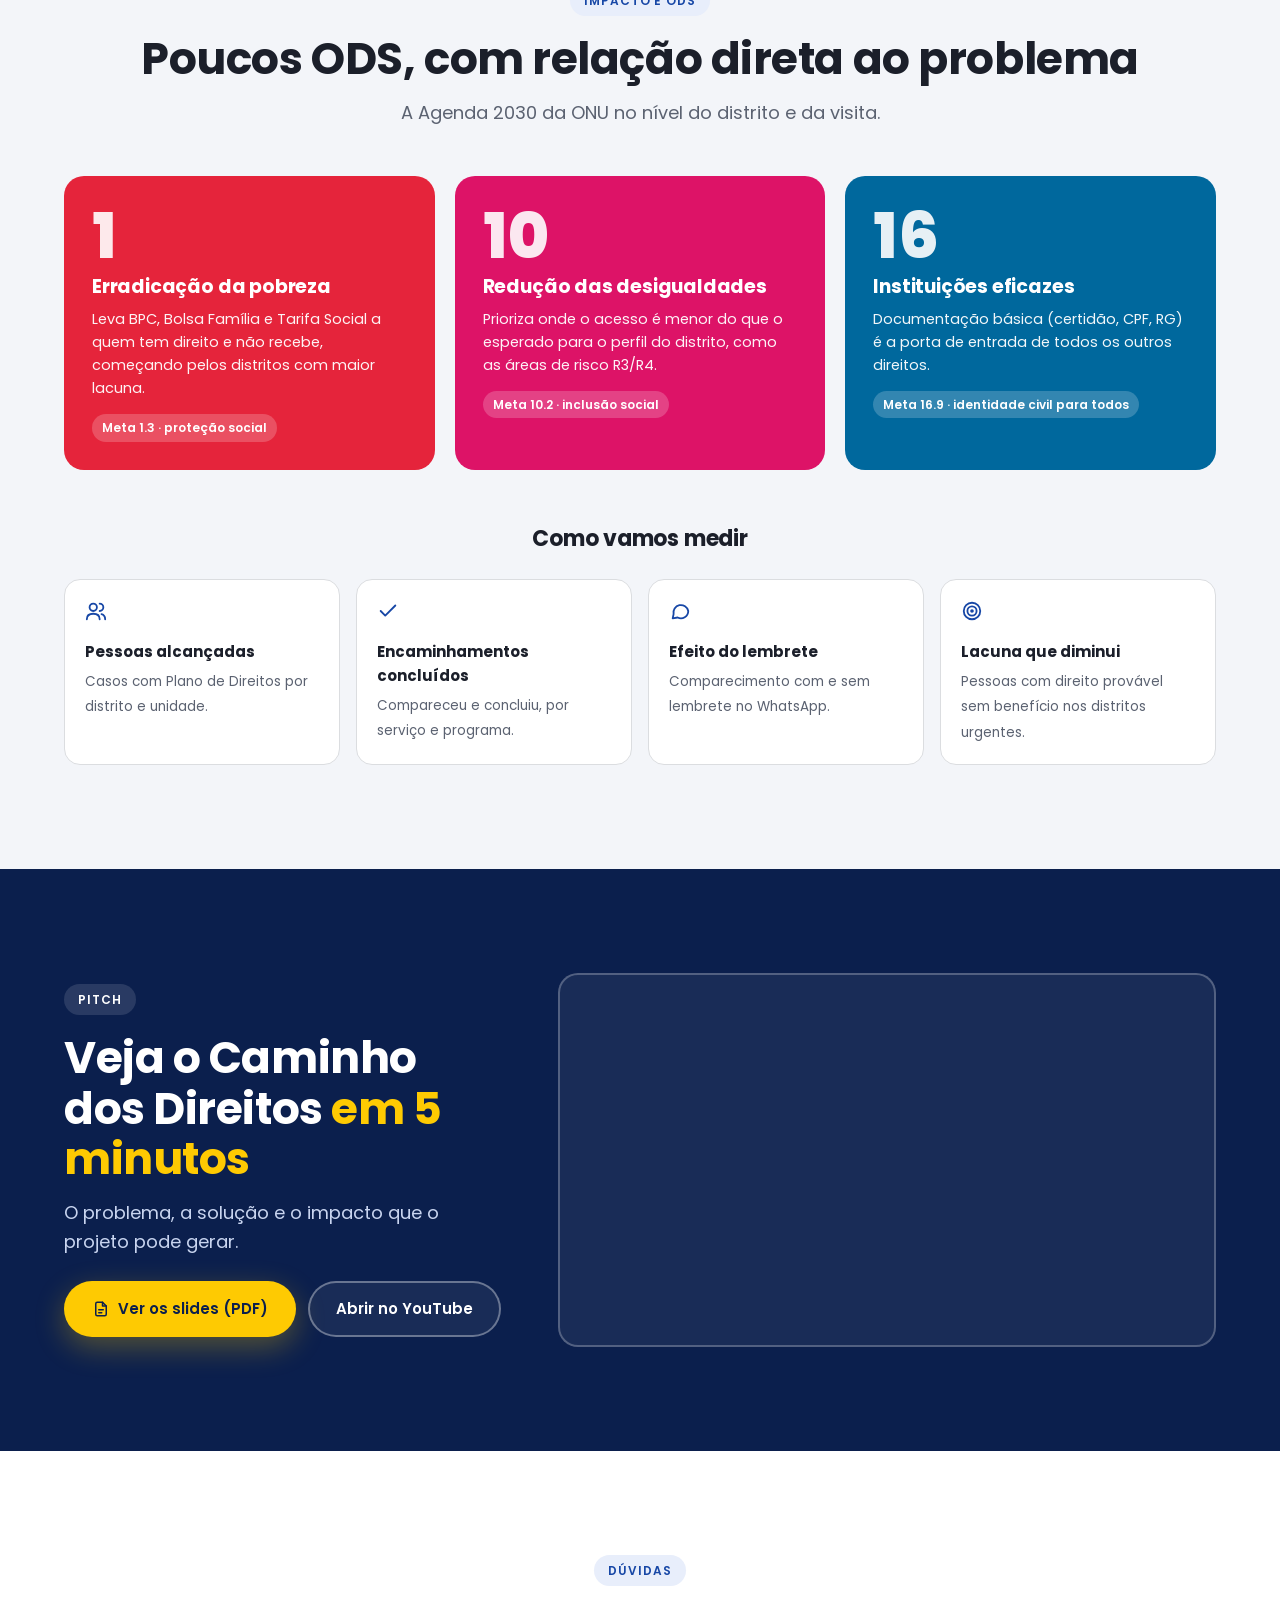
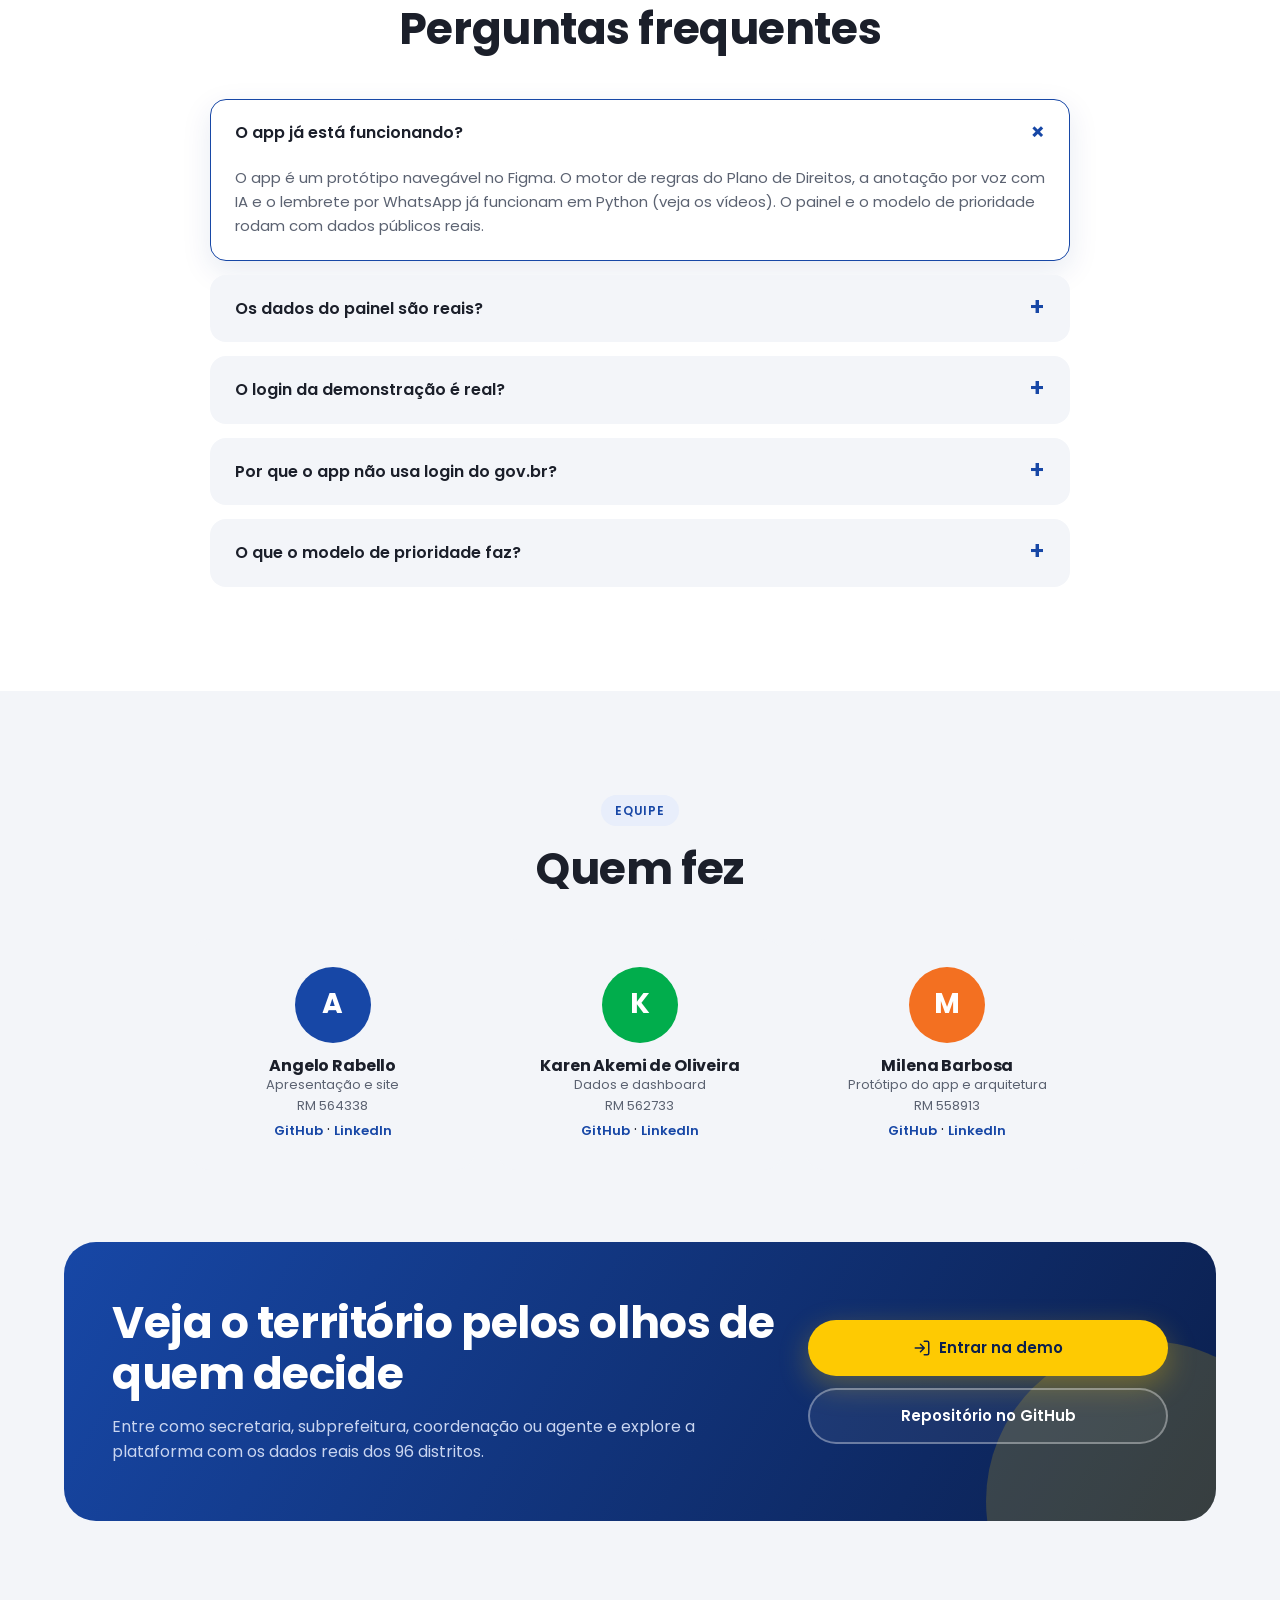
==== commit 5e265c7f: "Corrige inconsistências entre dados, site e documentação - Simulacao_App_v2: CadÚnico de quem já rec" ====
--- a/indexsite.html
+++ b/indexsite.html
@@ -376,7 +376,7 @@
         </div>
         <div class="flutua f1">
           <div class="lin"><span class="bolinha" style="background:var(--vermelho-claro);color:var(--p-urgente)"><svg class="ic"><use href="#i-alerta"/></svg></span><b>Jardim Ângela · urgente</b></div>
-          Índice 79 · 7.702 pessoas com direito provável sem BPC ou Bolsa Família
+          Índice 79 · 7.703 pessoas com direito provável sem BPC ou Bolsa Família
         </div>
         <div class="flutua f2">
           <div class="lin"><span class="bolinha" style="background:var(--verde-claro);color:var(--verde-esc)"><svg class="ic"><use href="#i-msg"/></svg></span><b>Lembrete no WhatsApp</b></div>
@@ -386,9 +386,9 @@
     </div>
     <div class="contadores">
       <div><b data-conta="96">96</b><span>distritos analisados</span></div>
-      <div><b data-conta="14">14</b><span>bases públicas cruzadas</span></div>
+      <div><b data-conta="14">14</b><span>bases cruzadas (12 públicas e 2 do grupo)</span></div>
       <div><b data-conta="7">7</b><span>programas no Plano de Direitos</span></div>
-      <div><b data-conta="99915" style="color:var(--amarelo)">99.915</b><span>pessoas com direito provável sem benefício</span></div>
+      <div><b data-conta="99930" style="color:var(--amarelo)">99.930</b><span>pessoas com direito provável sem benefício</span></div>
     </div>
   </div>
 </section>
@@ -403,8 +403,8 @@
     </div>
     <div class="grandes">
       <div class="grande rv" style="--cor:var(--azul)"><b data-conta="1708846">1.708.846</b><p>famílias no CadÚnico em São Paulo</p><small>SMADS · jan/2026</small></div>
-      <div class="grande rv d1" style="--cor:var(--laranja)"><b data-conta="31645">31.645</b><p>famílias do CadÚnico para cada CRAS (são só 54 na cidade)</p><small>SMADS + Geoportal</small></div>
-      <div class="grande rv d2" style="--cor:var(--vermelho)"><b data-conta="99915">99.915</b><p>pessoas com direito provável a BPC idoso ou Bolsa Família que não recebem</p><small>Estimativa do modelo</small></div>
+      <div class="grande rv d1" style="--cor:var(--laranja)"><b data-conta="32242">32.242</b><p>famílias do CadÚnico para cada CRAS (são só 53 na cidade)</p><small>SMADS + Geoportal</small></div>
+      <div class="grande rv d2" style="--cor:var(--vermelho)"><b data-conta="99930">99.930</b><p>pessoas com direito provável a BPC idoso ou Bolsa Família que não recebem</p><small>Estimativa do modelo</small></div>
       <div class="grande rv d3" style="--cor:var(--verde-esc)"><b data-conta="55" data-suf="%">55%</b><p>delas estão em só 10 distritos, os de prioridade urgente</p><small>Cerca de 54.947 pessoas</small></div>
     </div>
     <div class="destaque-frase rv">
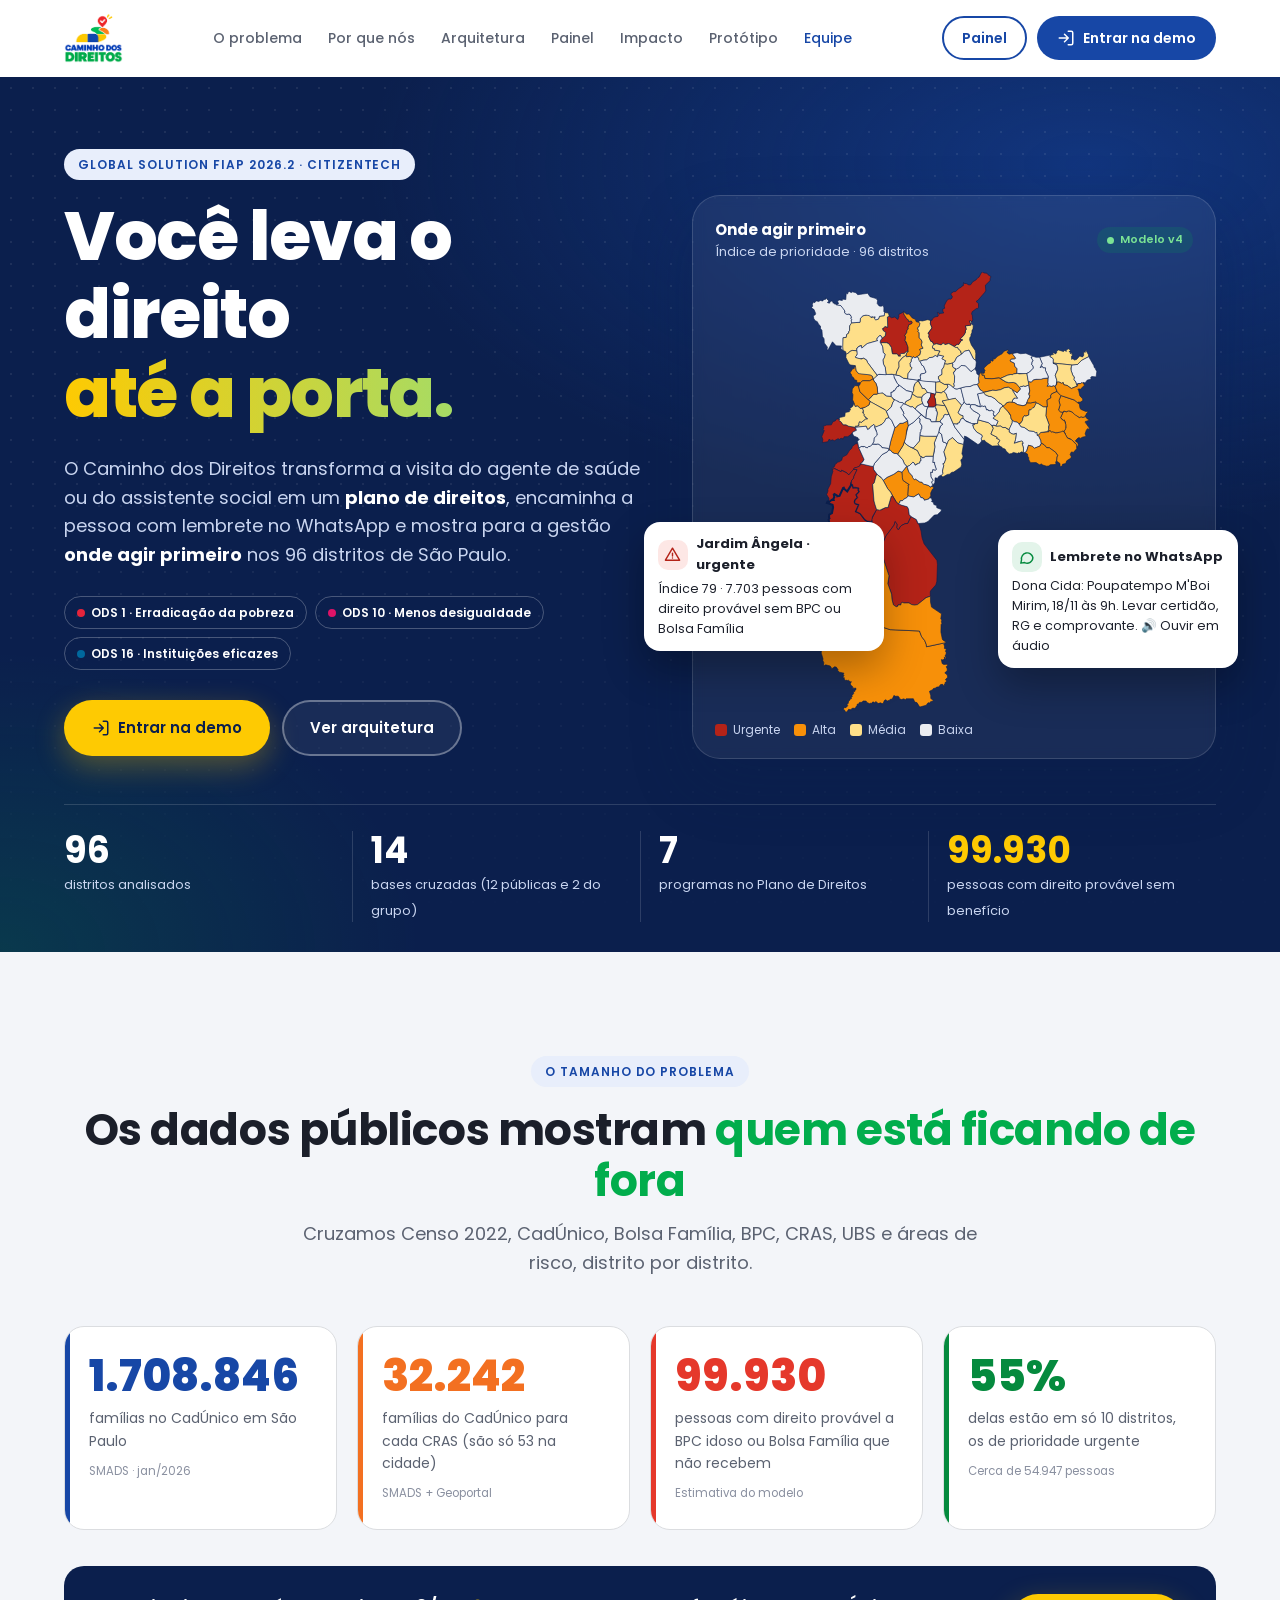
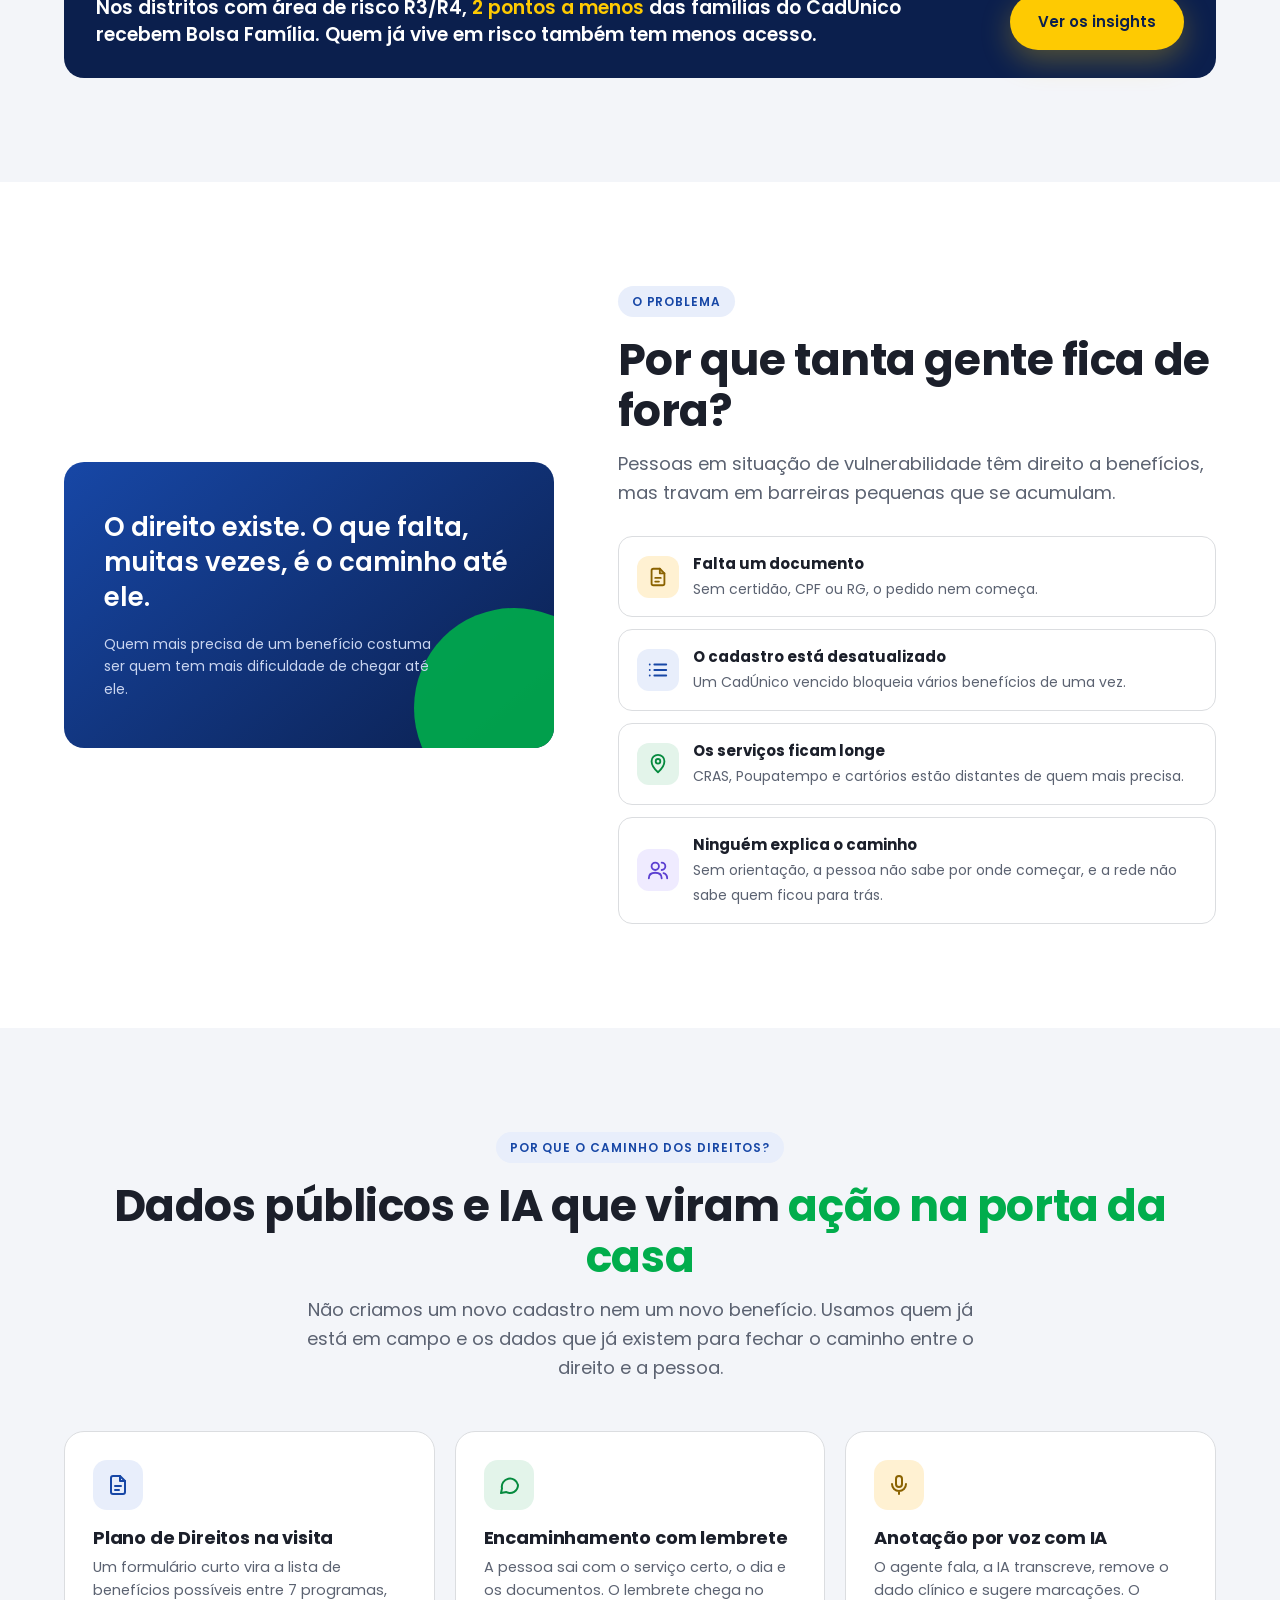
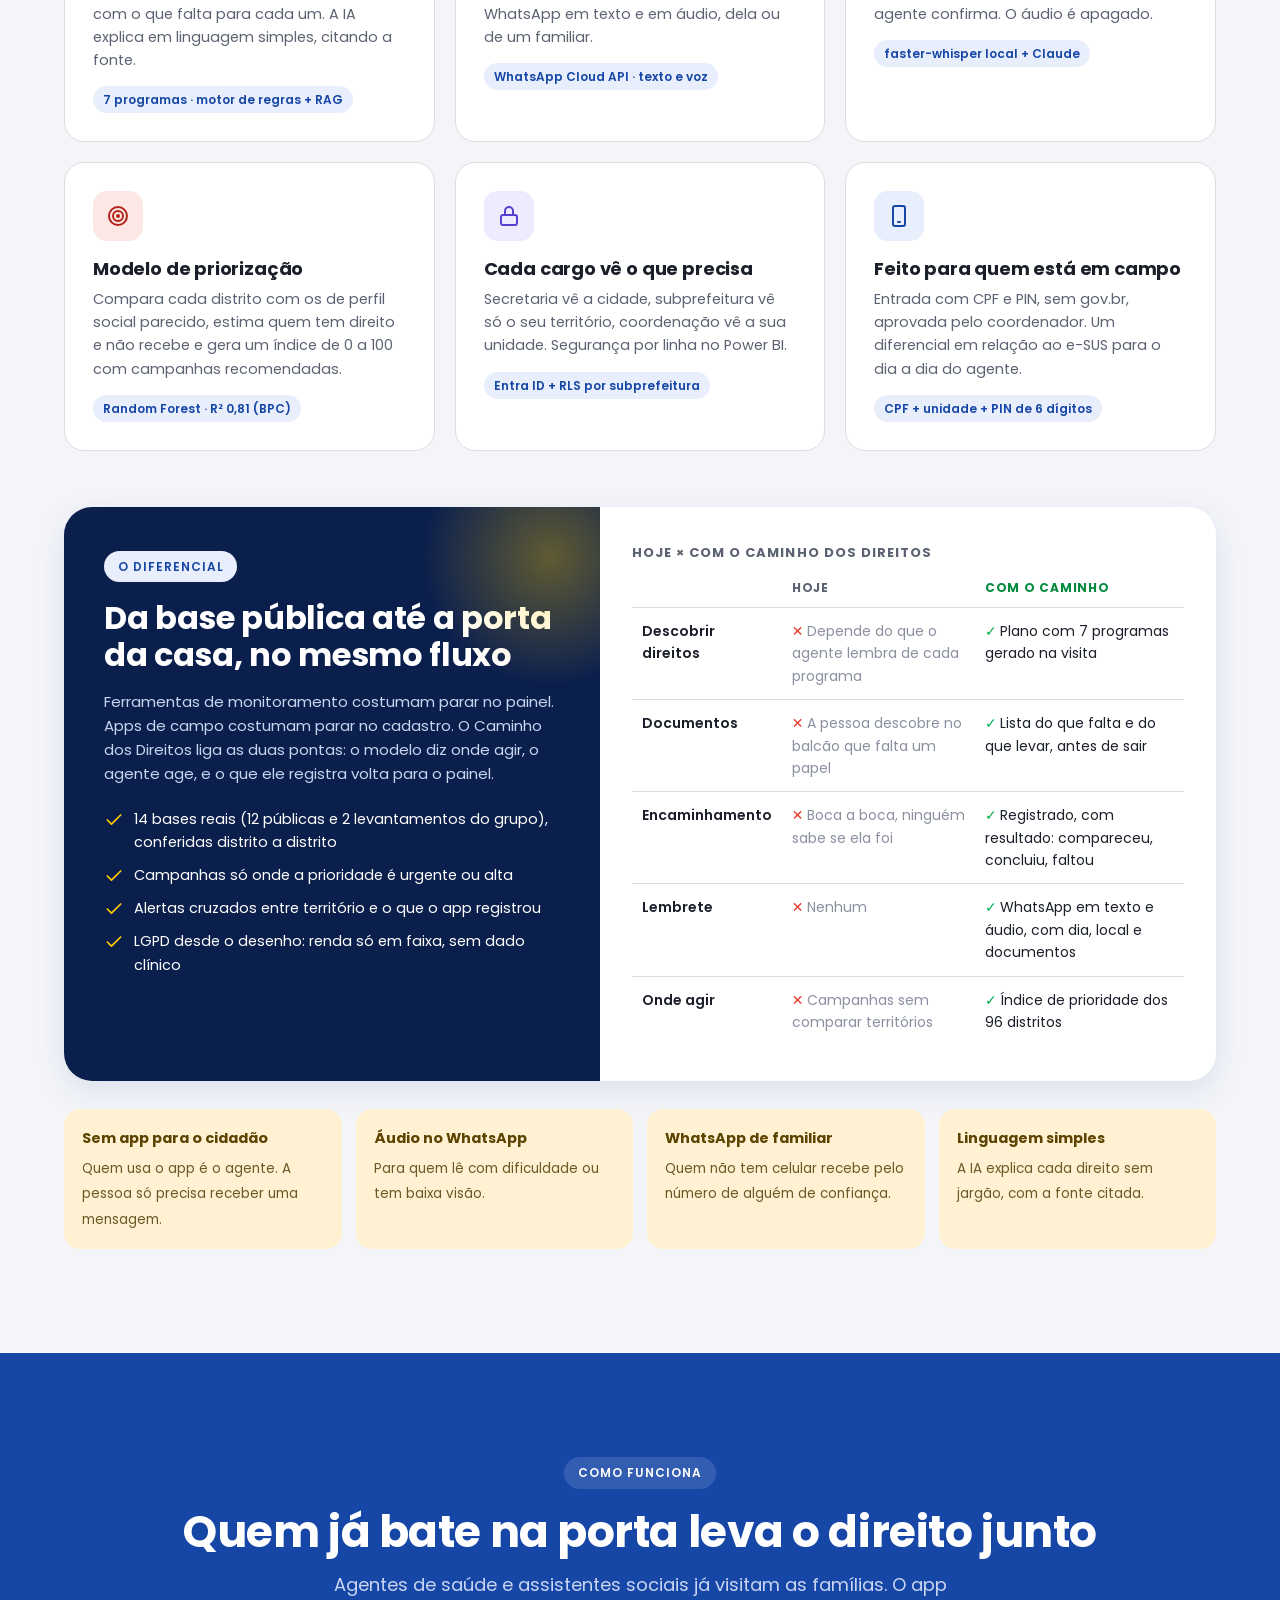
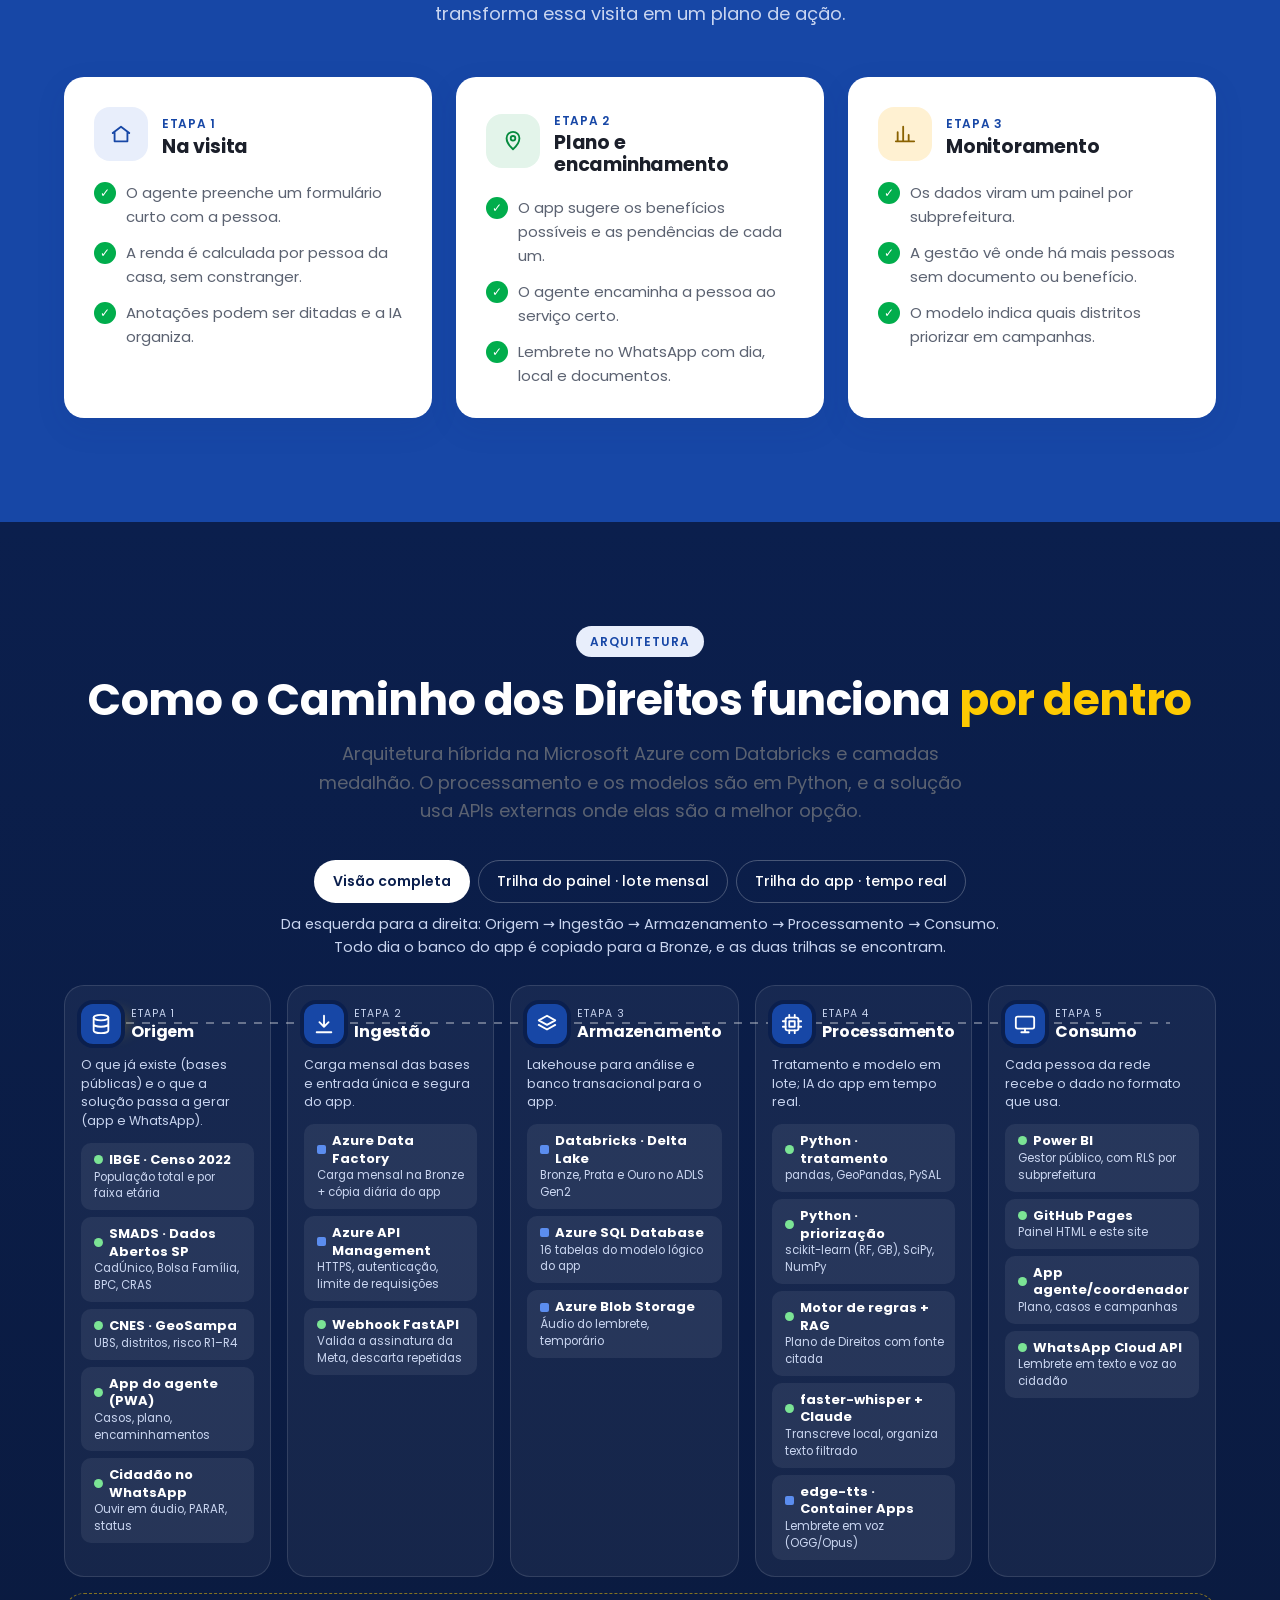
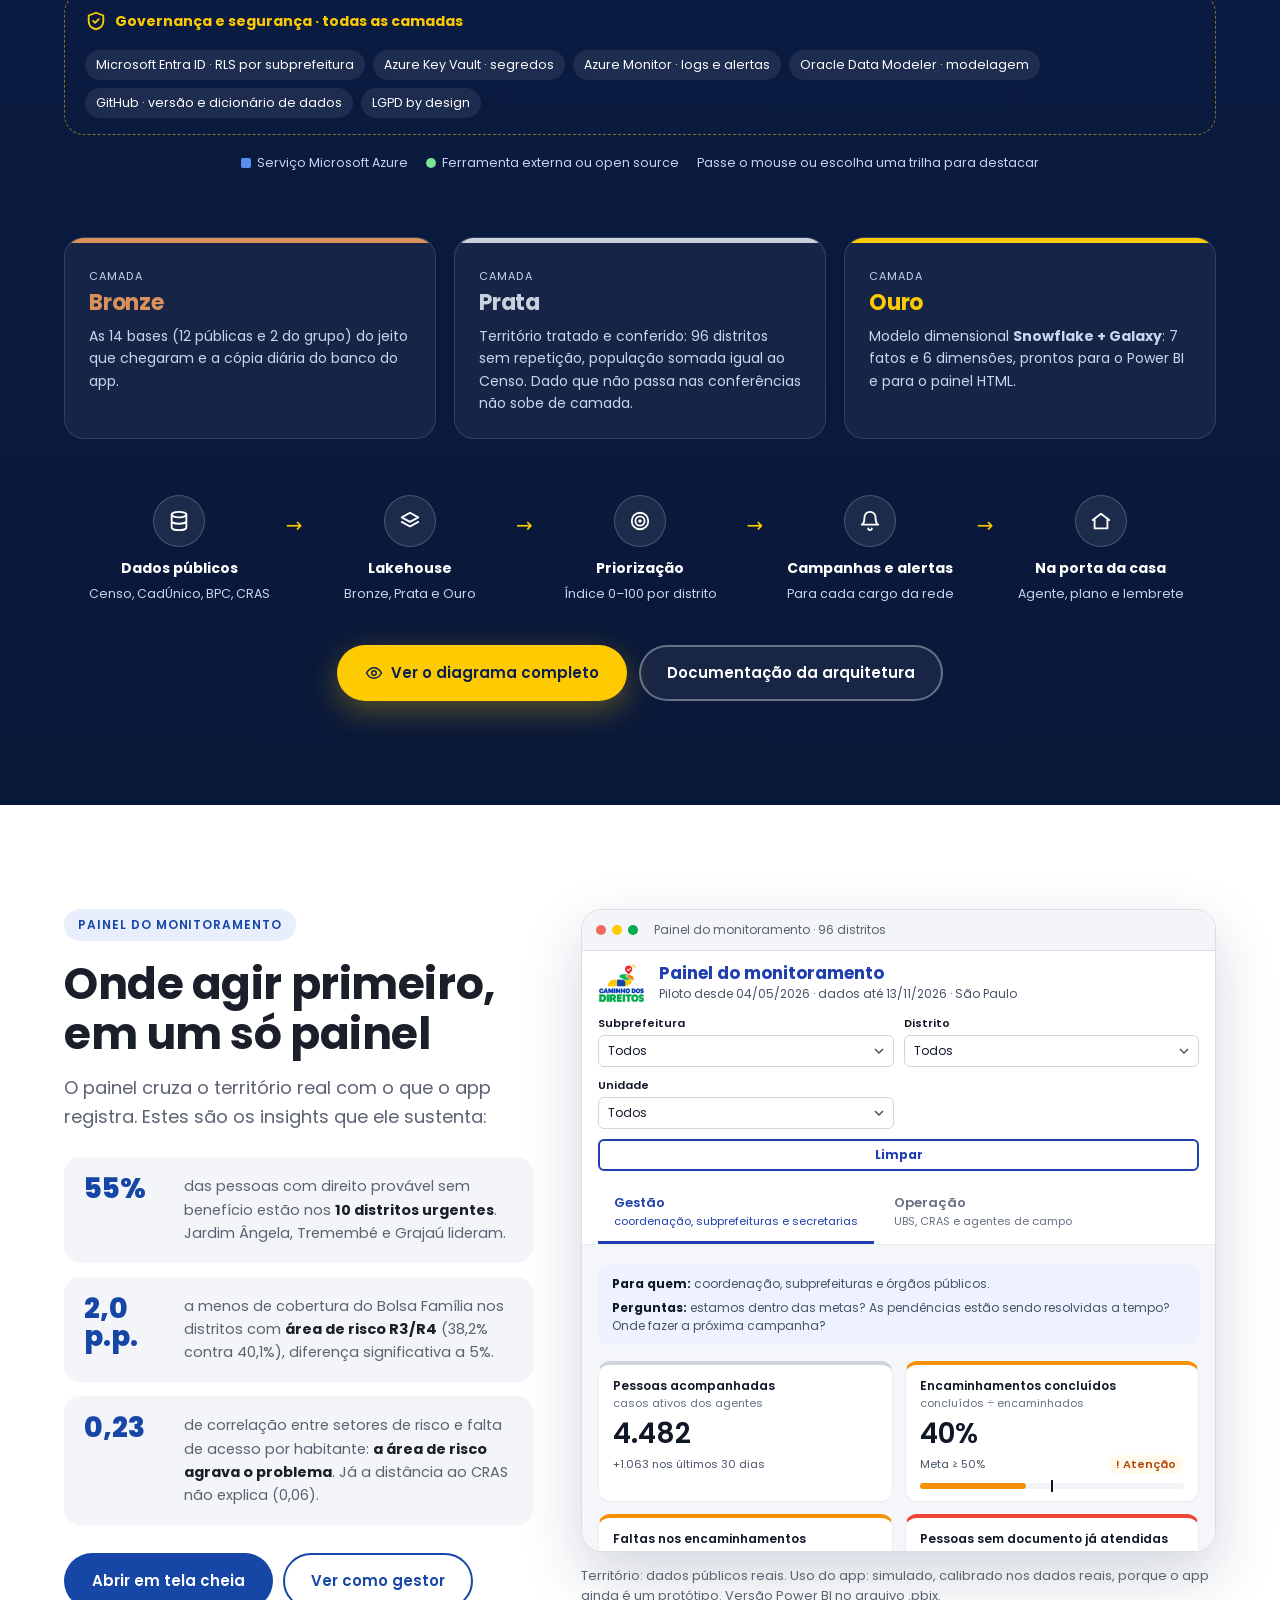
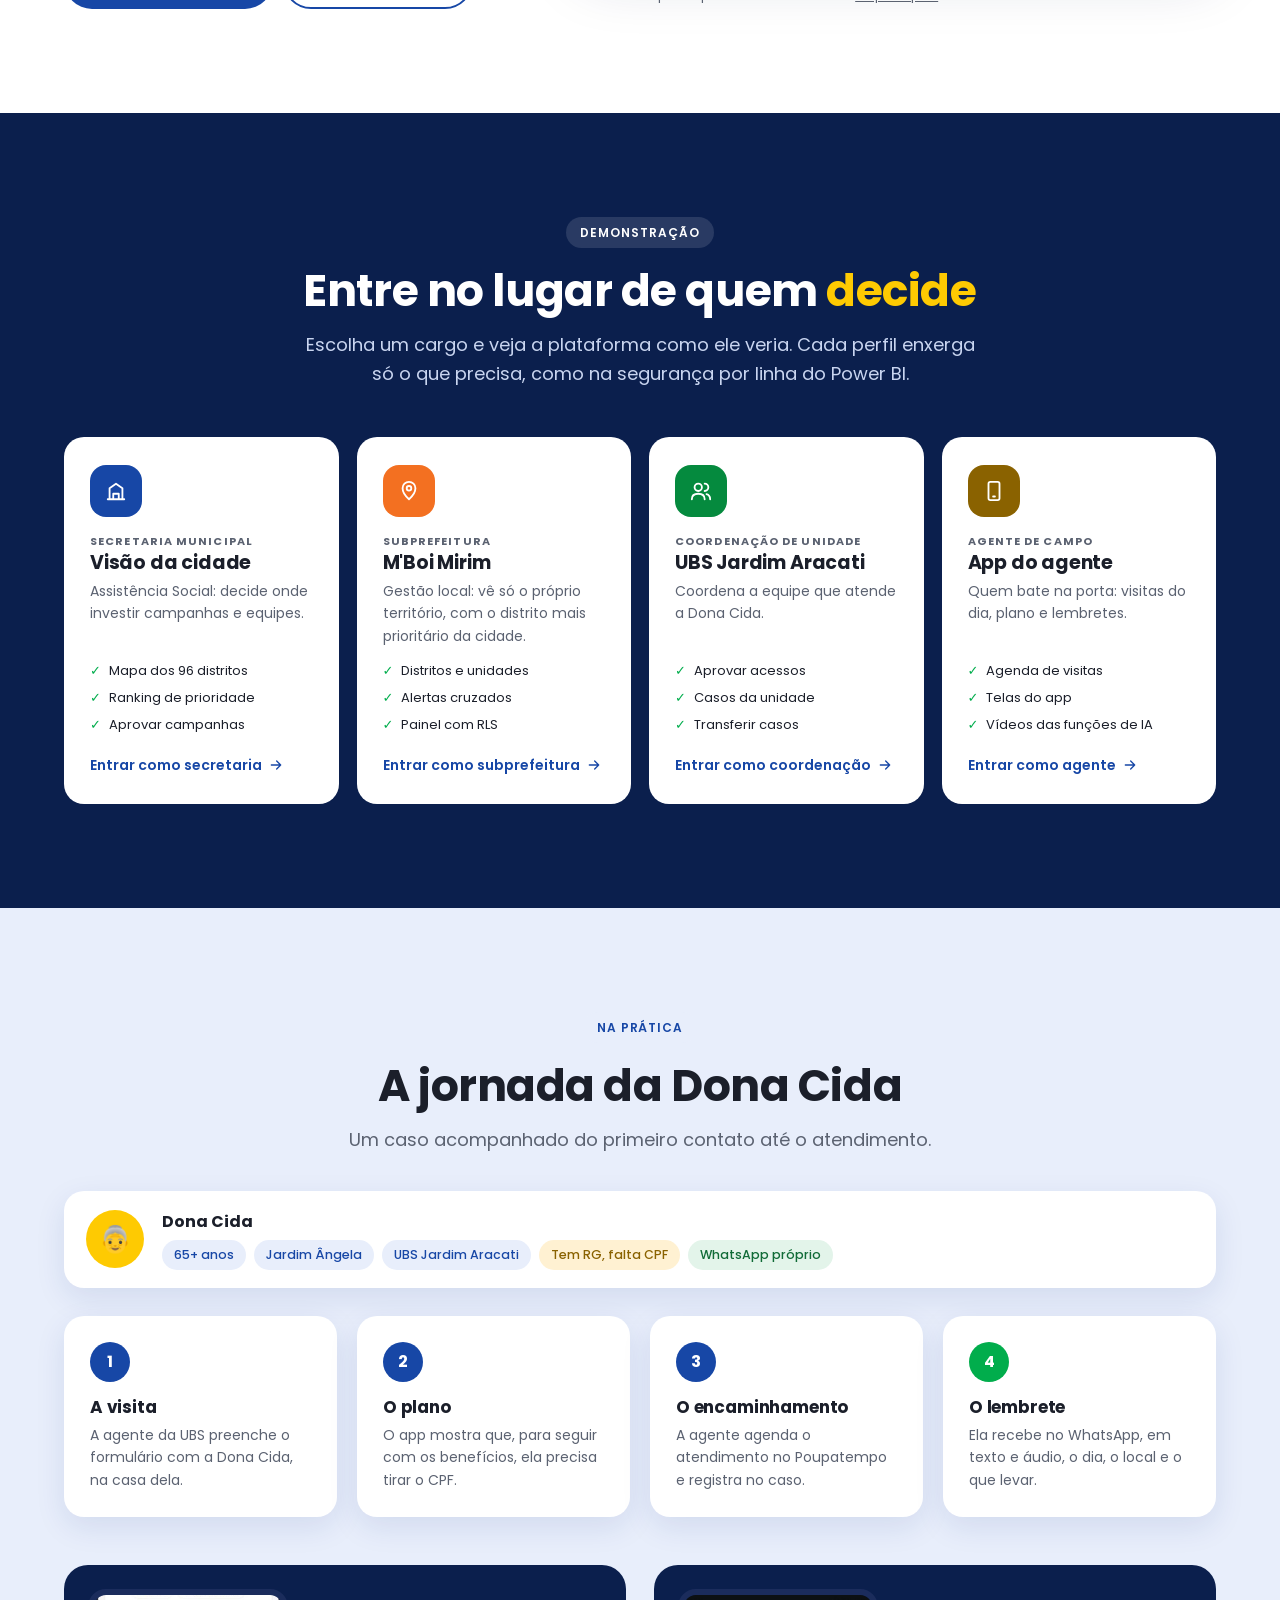
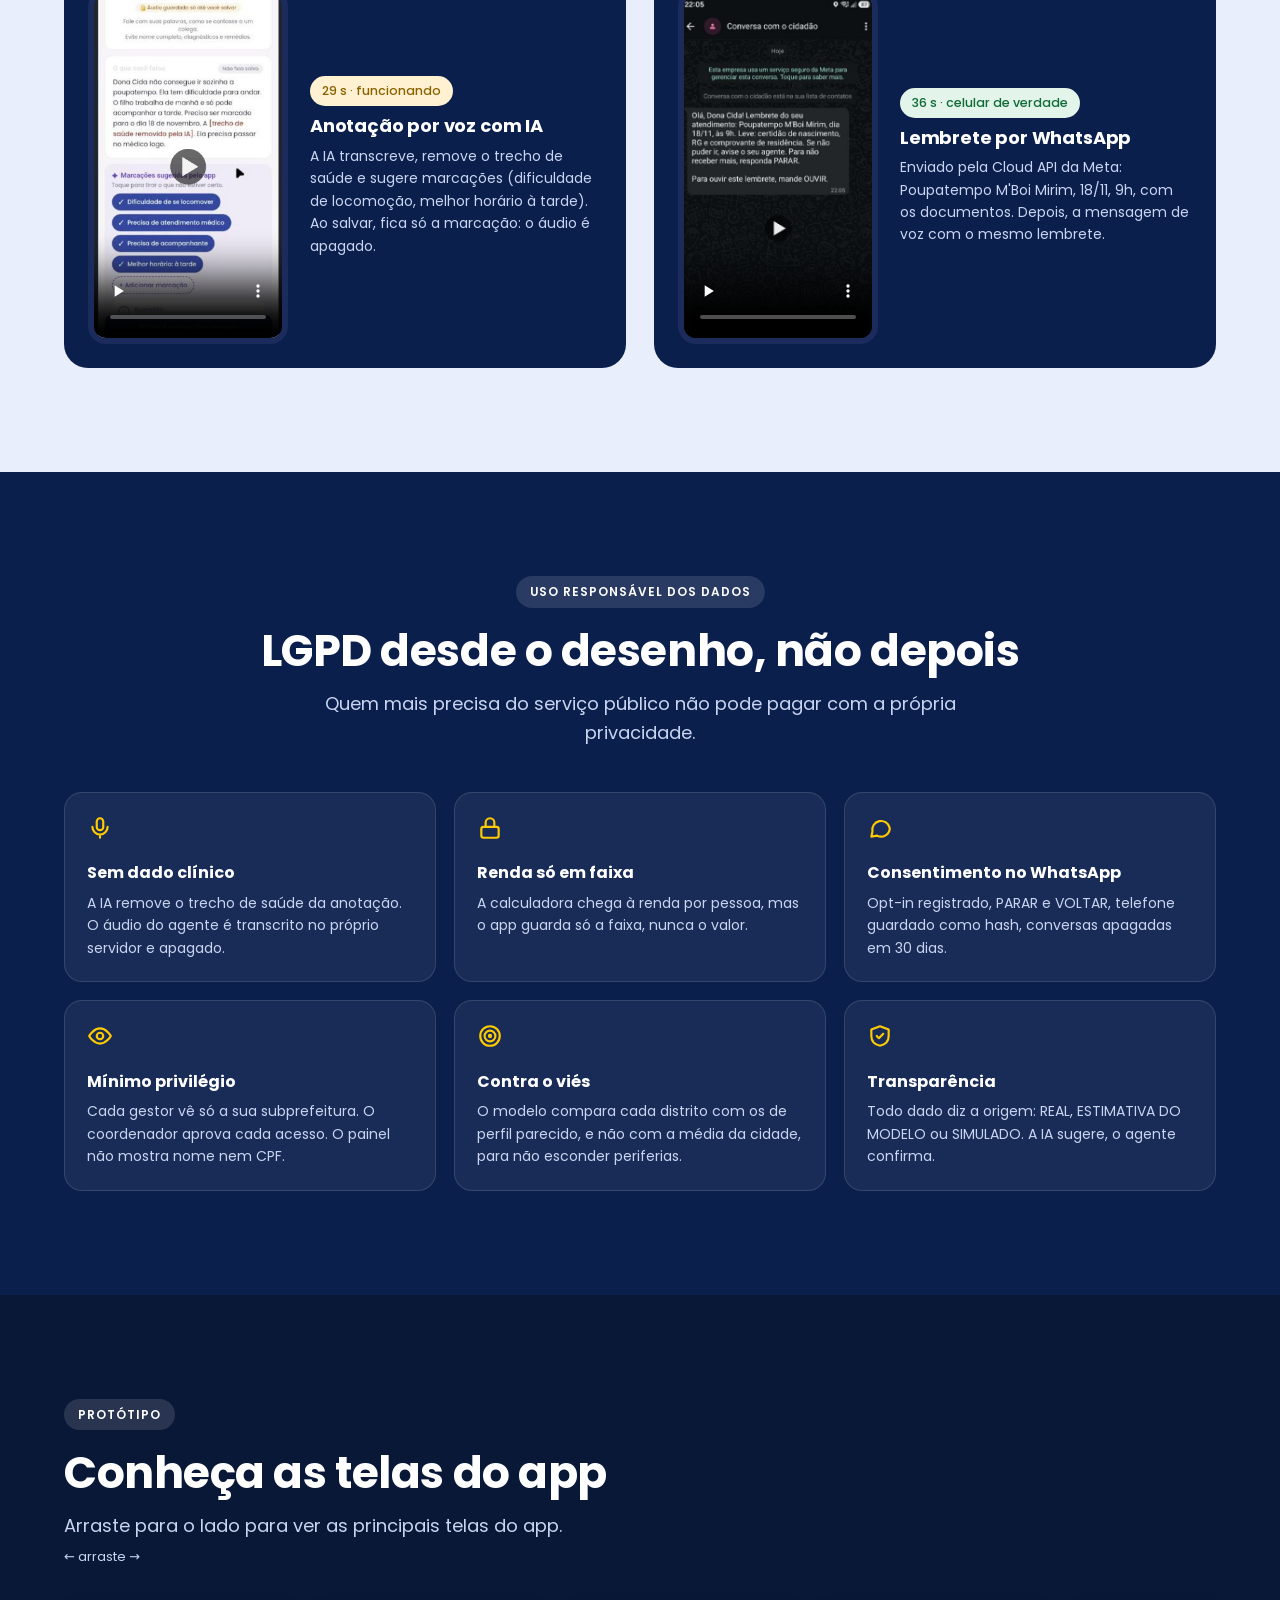
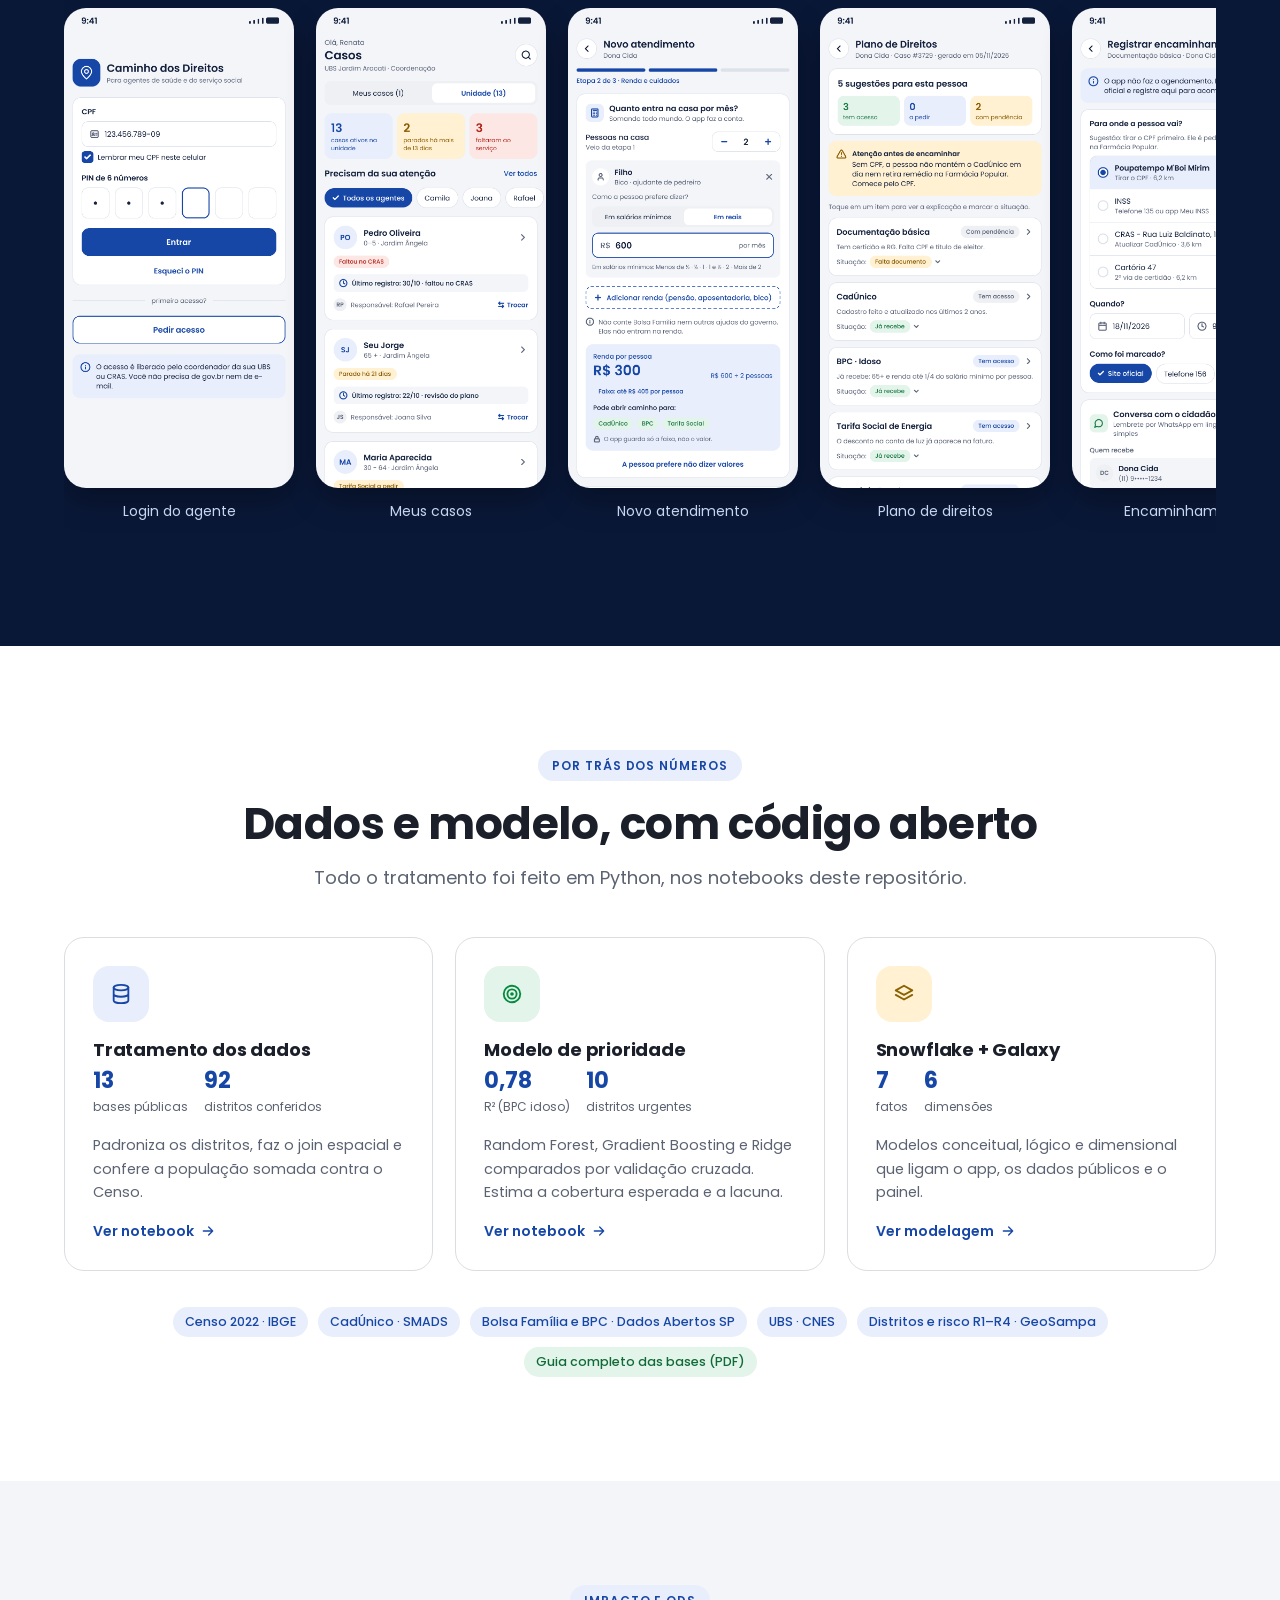
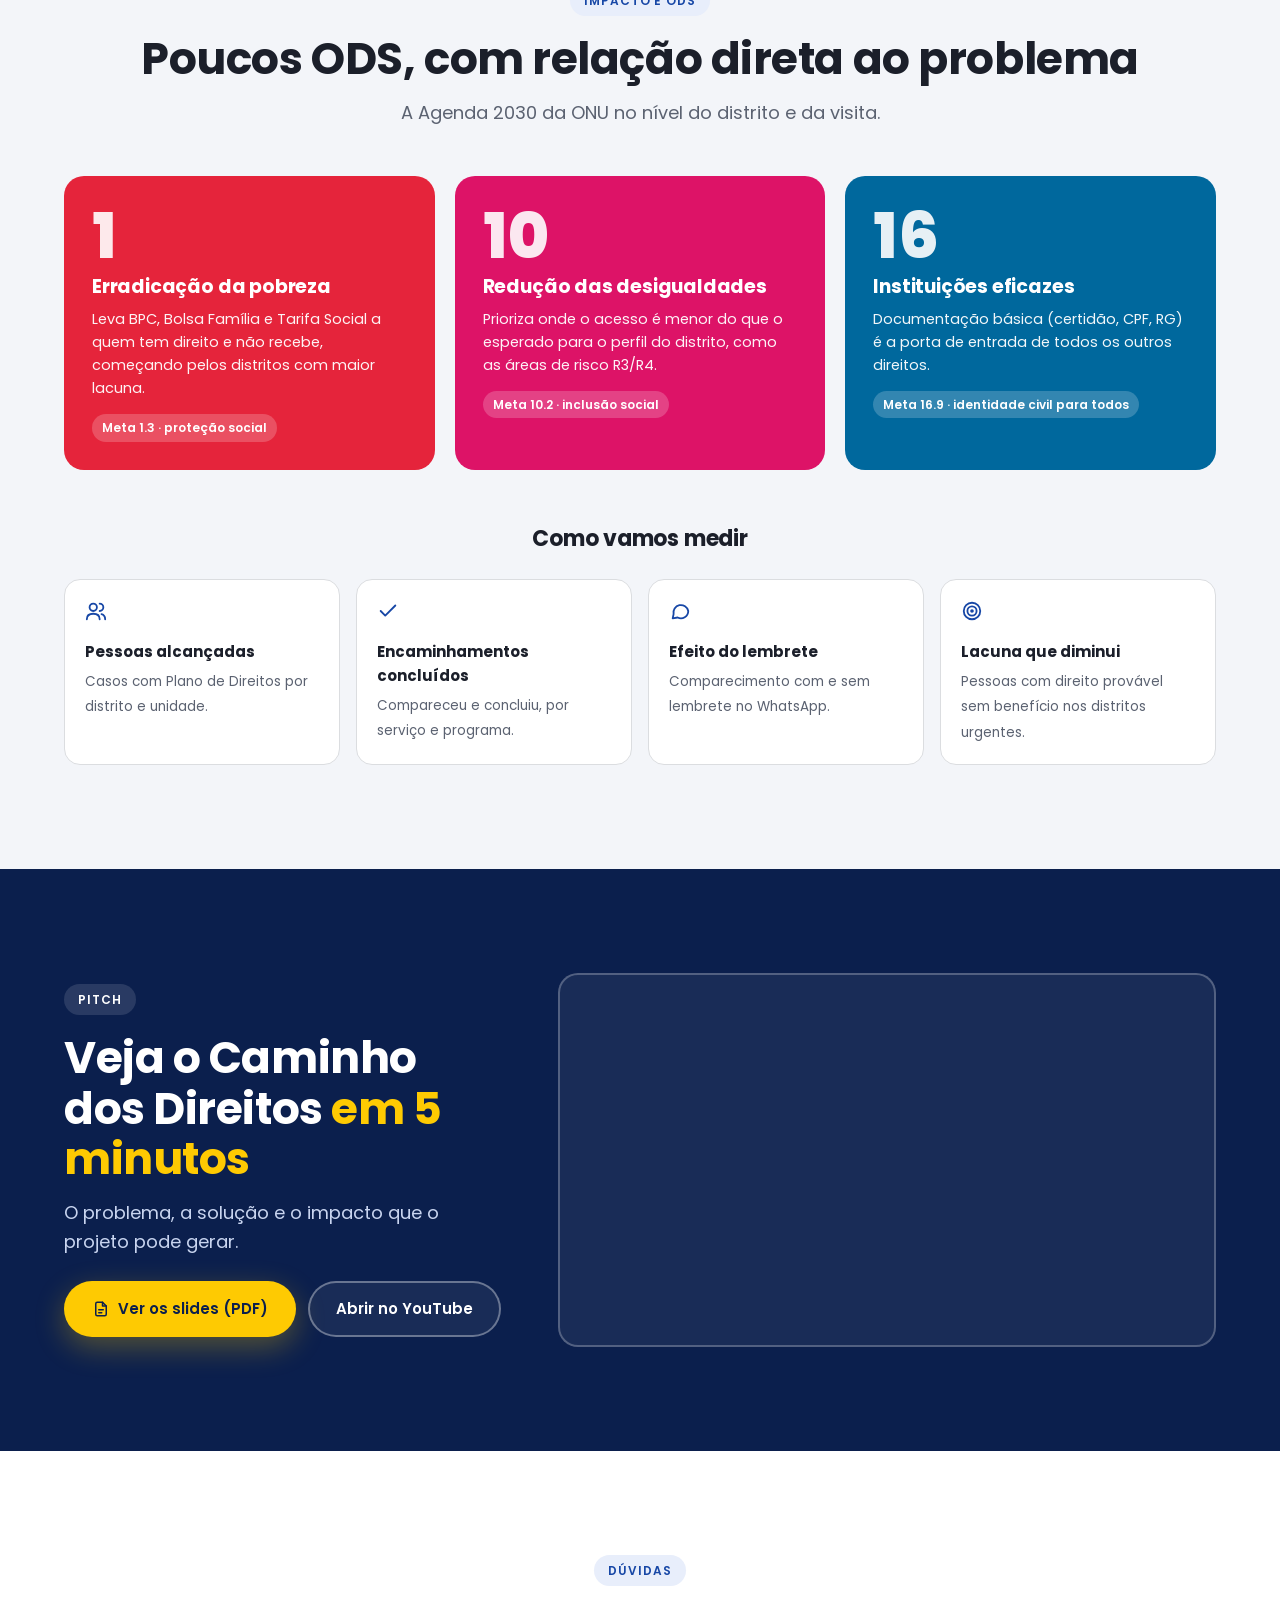
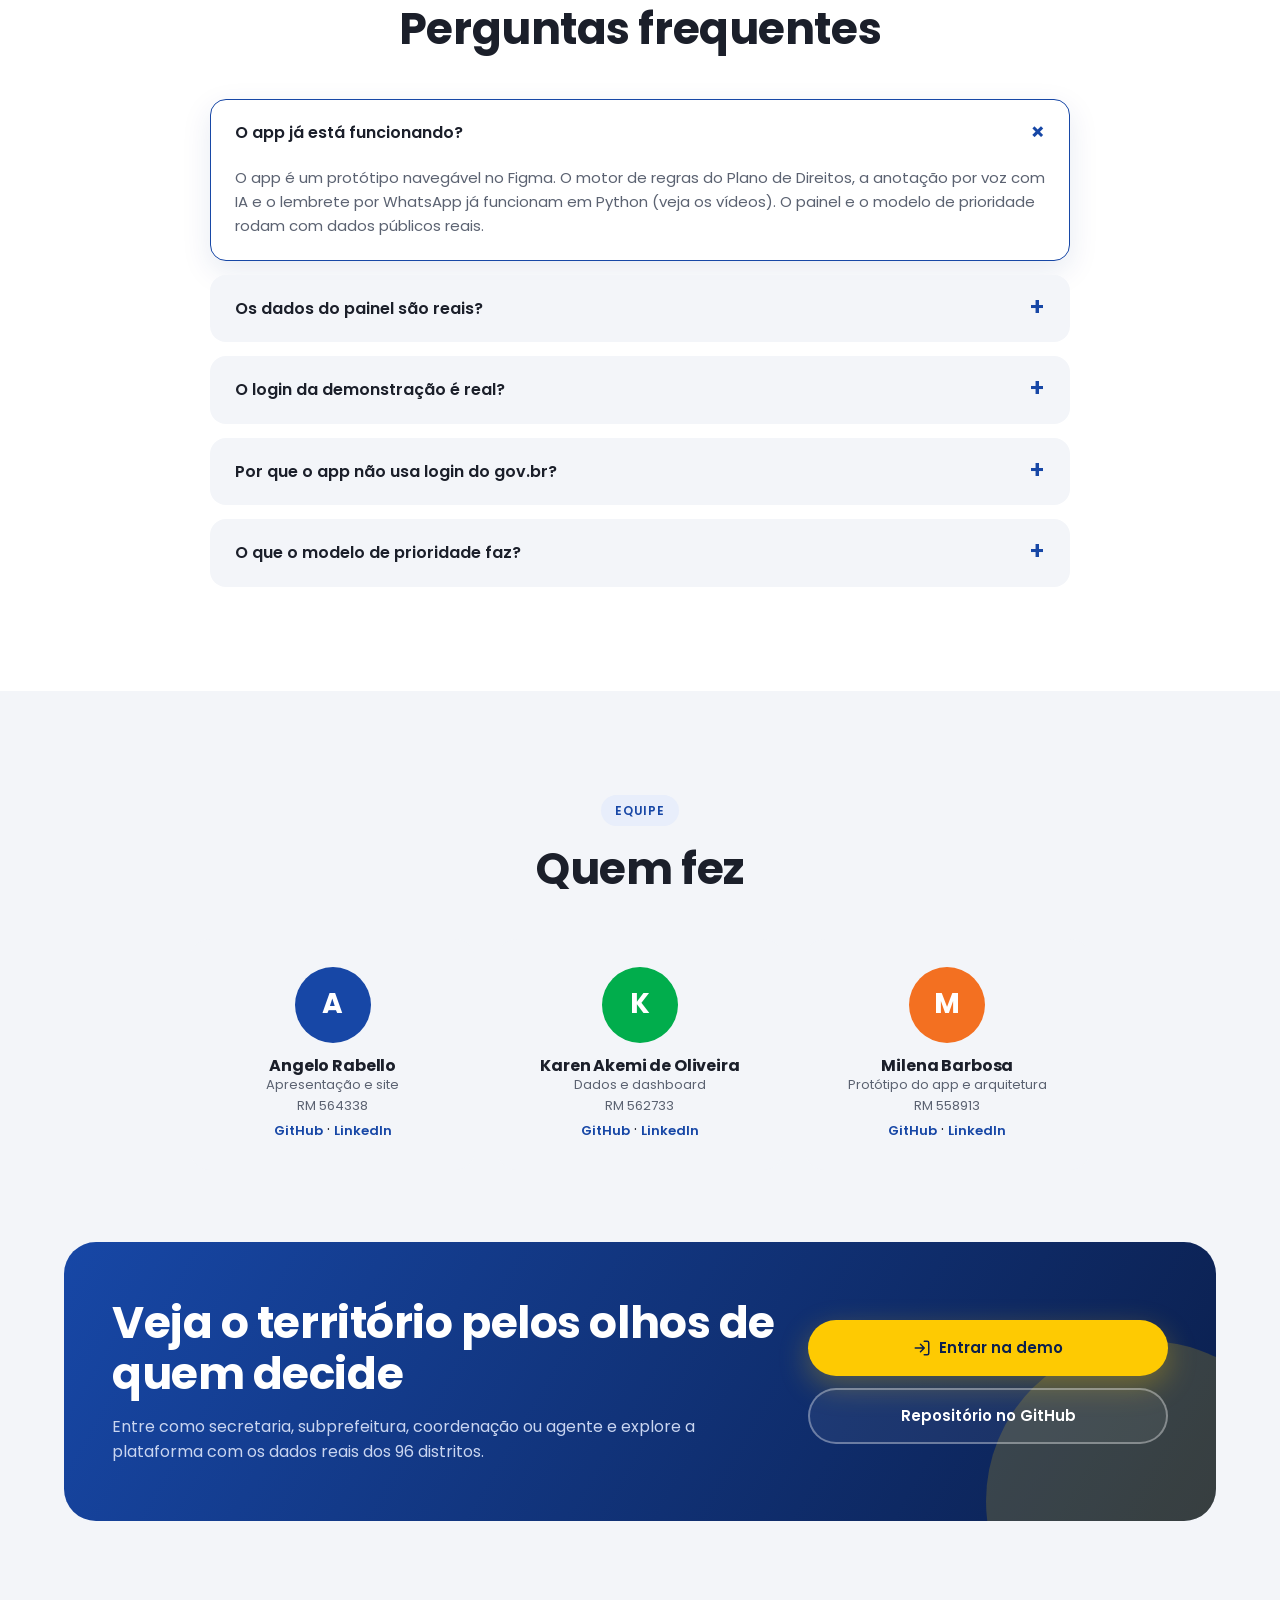
==== commit c138ccb4: "Alinha a camada Ouro ao modelo dimensional com 7 fatos O script dimensional tem 7 fatos e 6 dimensõe" ====
--- a/indexsite.html
+++ b/indexsite.html
@@ -540,7 +540,7 @@
     <div class="medalhao">
       <div class="med rv" style="--c:#D9925B"><small>Camada</small><h3>Bronze</h3><p>As 14 bases (12 públicas e 2 do grupo) do jeito que chegaram e a cópia diária do banco do app.</p></div>
       <div class="med rv d1" style="--c:#C9D1DE"><small>Camada</small><h3>Prata</h3><p>Território tratado e conferido: 96 distritos sem repetição, população somada igual ao Censo. Dado que não passa nas conferências não sobe de camada.</p></div>
-      <div class="med rv d2" style="--c:#FECA02"><small>Camada</small><h3>Ouro</h3><p>Modelo dimensional <b>Snowflake + Galaxy</b>: 8 fatos e 6 dimensões, prontos para o Power BI e para o painel HTML.</p></div>
+      <div class="med rv d2" style="--c:#FECA02"><small>Camada</small><h3>Ouro</h3><p>Modelo dimensional <b>Snowflake + Galaxy</b>: 7 fatos e 6 dimensões, prontos para o Power BI e para o painel HTML.</p></div>
     </div>
 
     <div class="acao-fluxo">
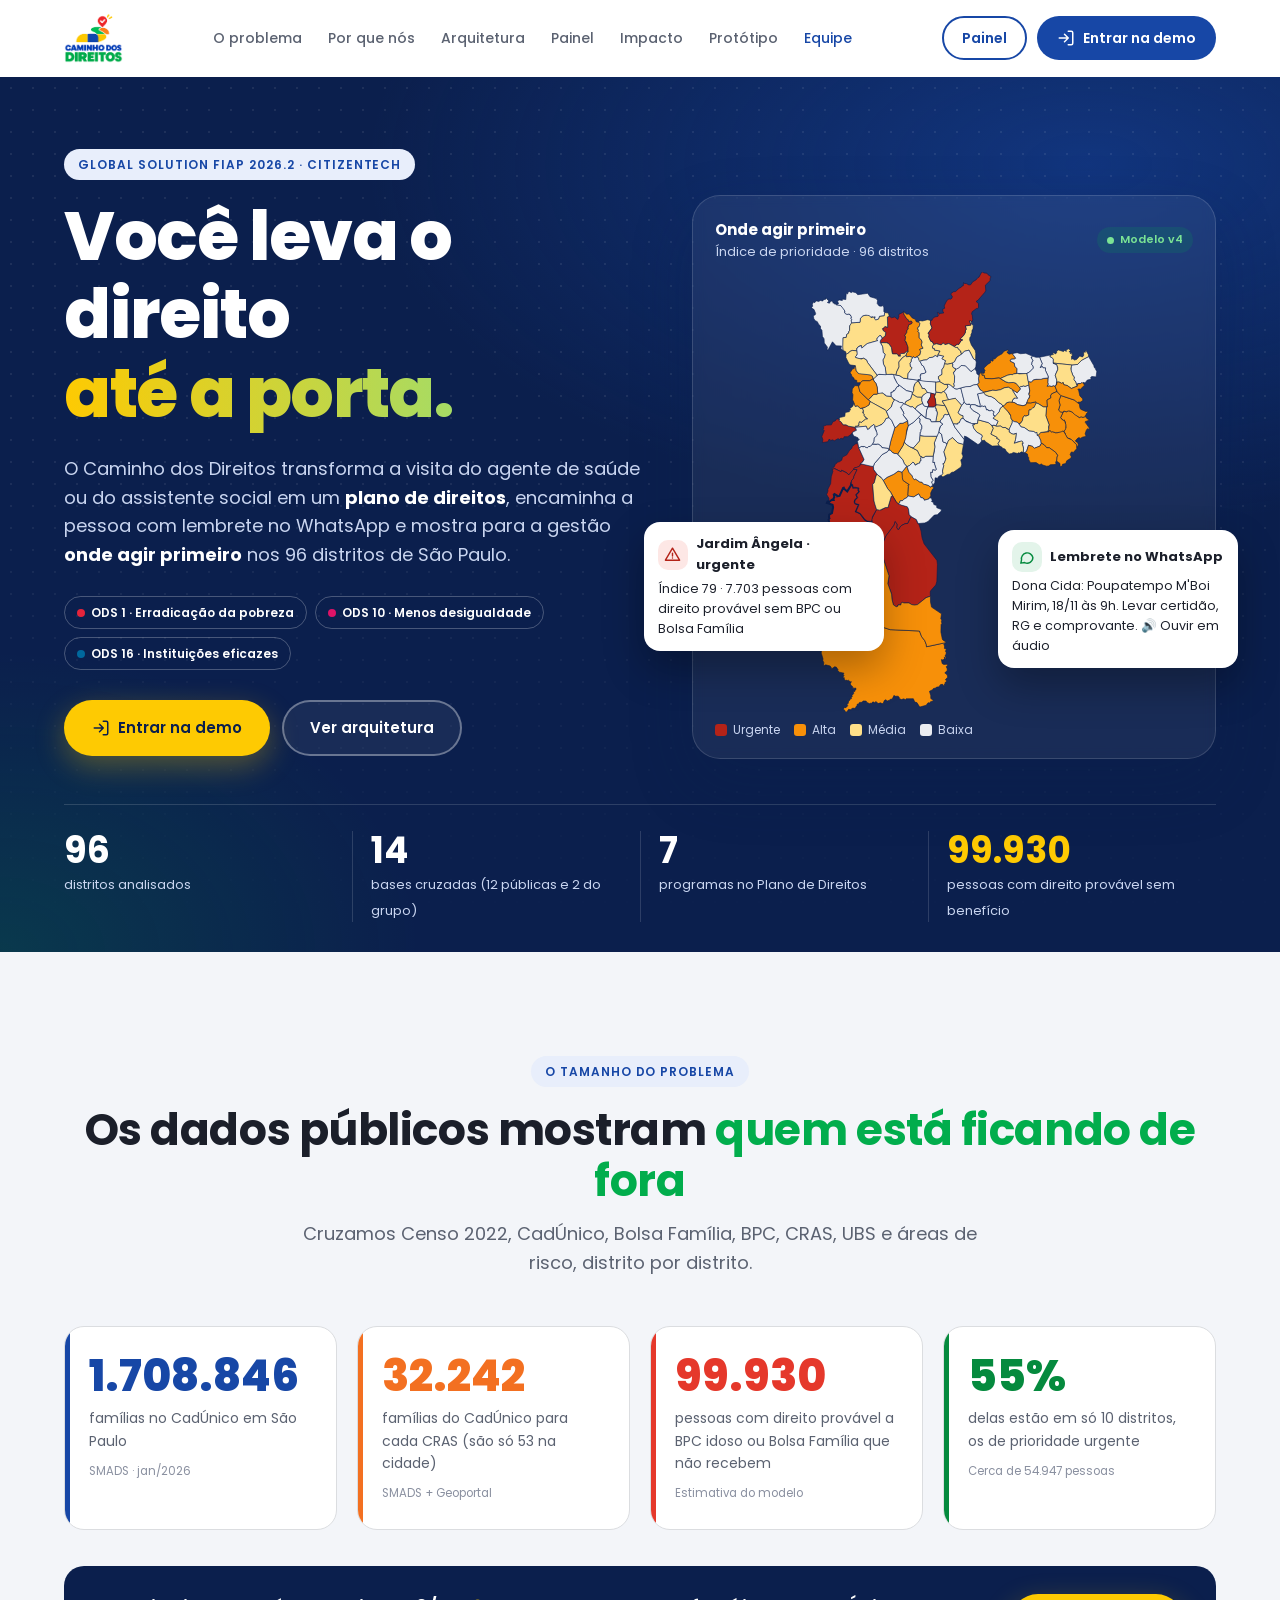
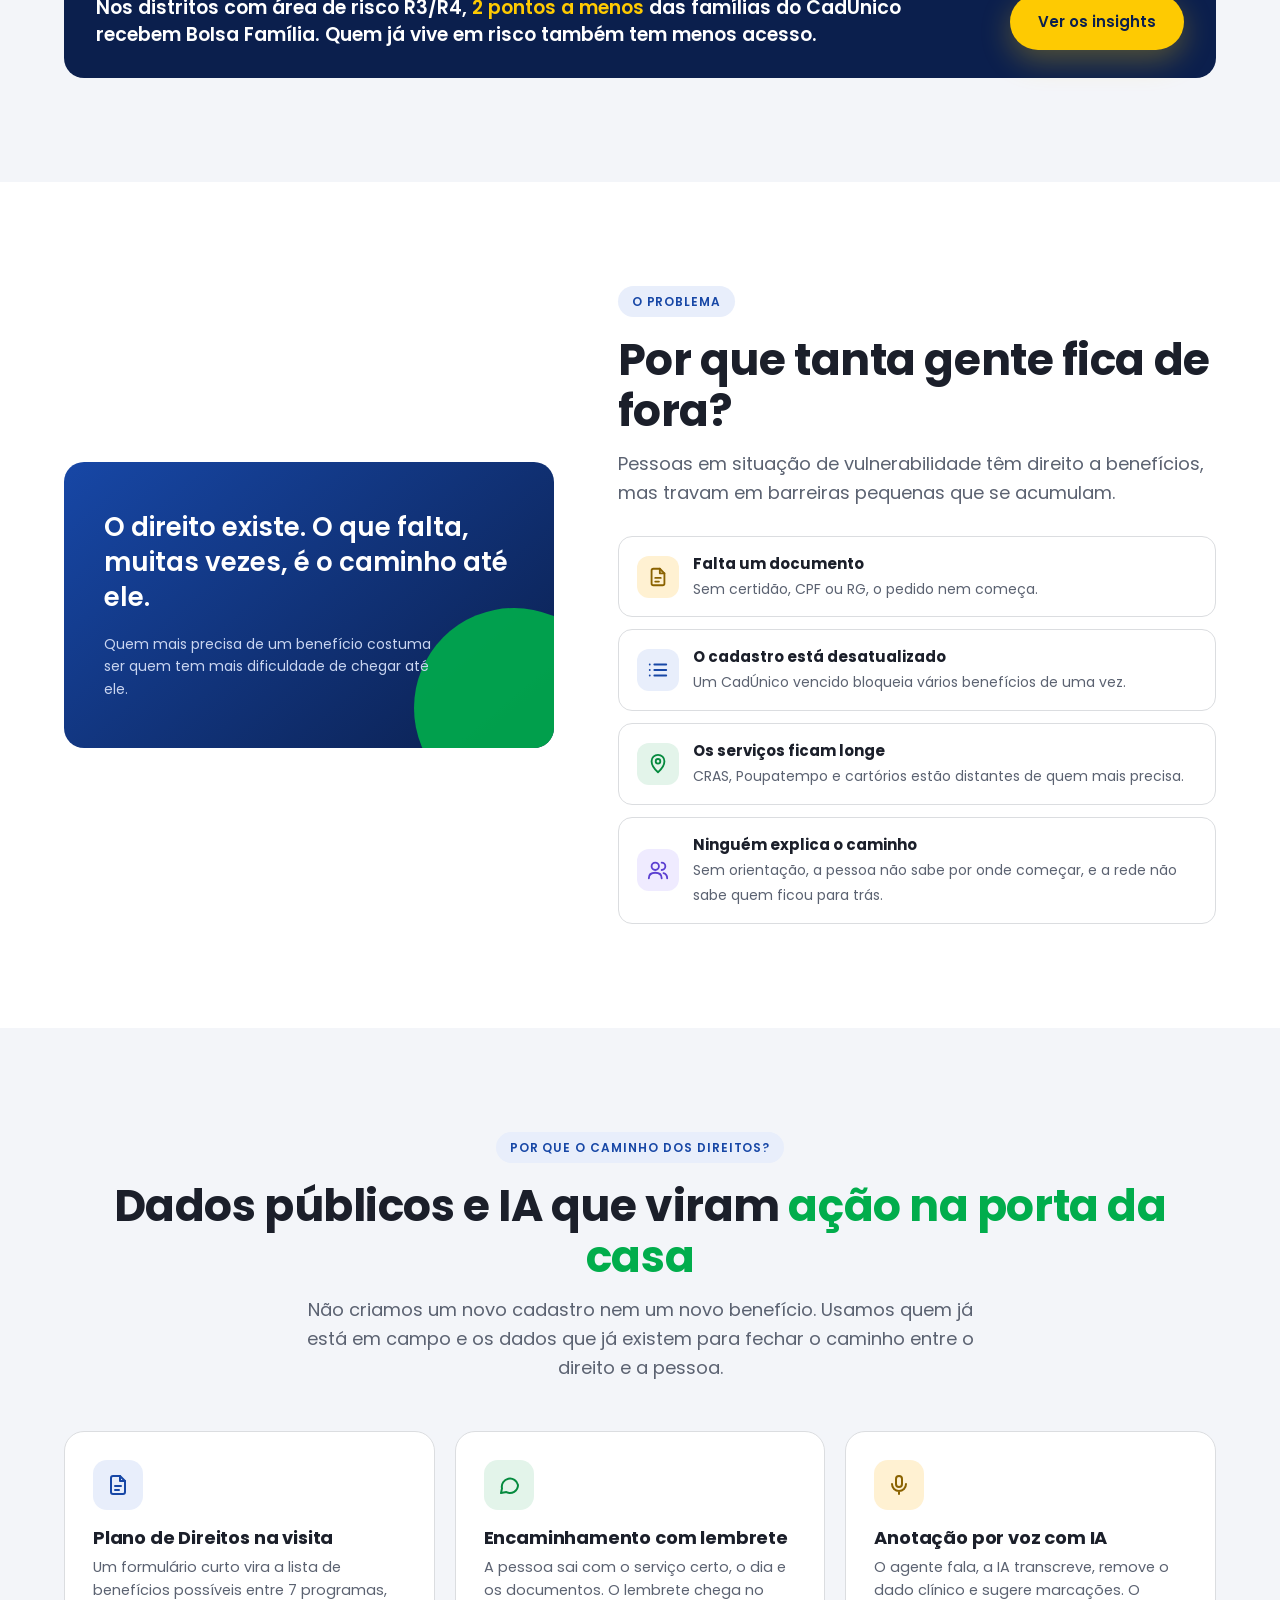
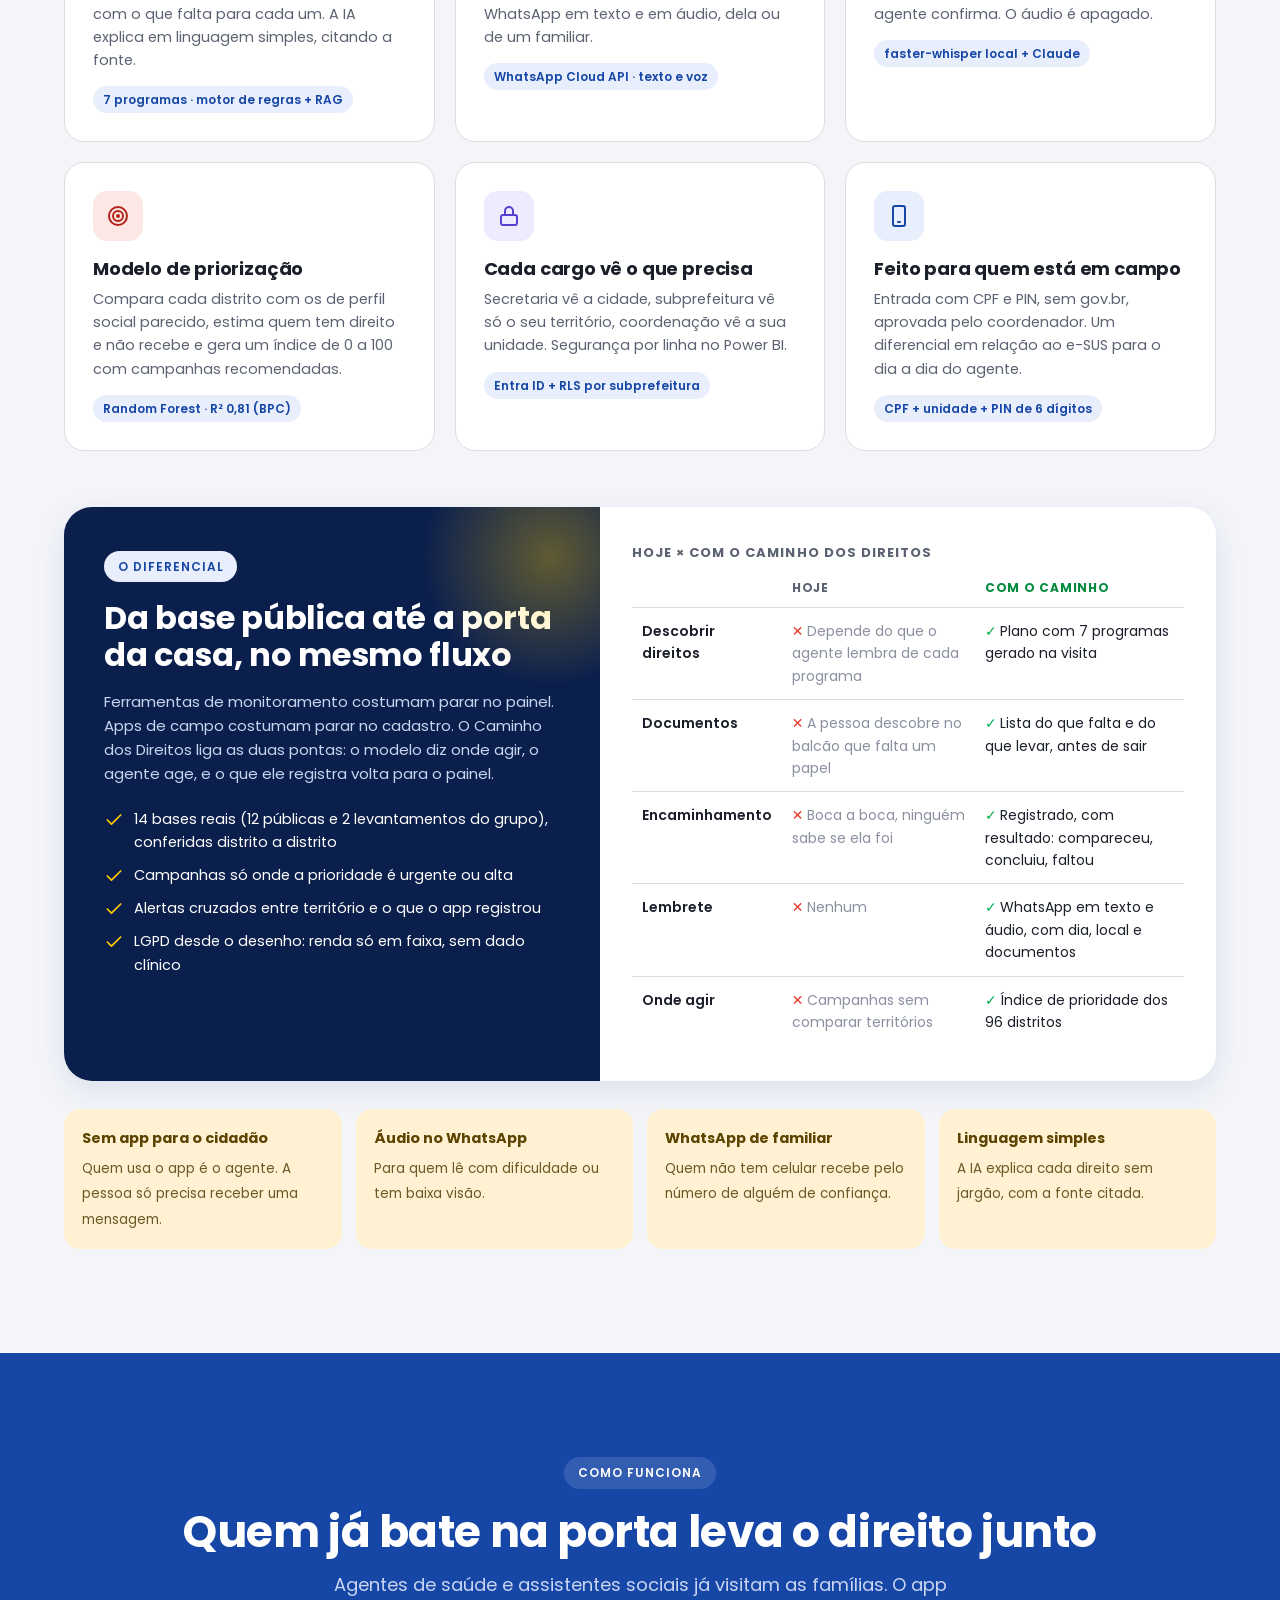
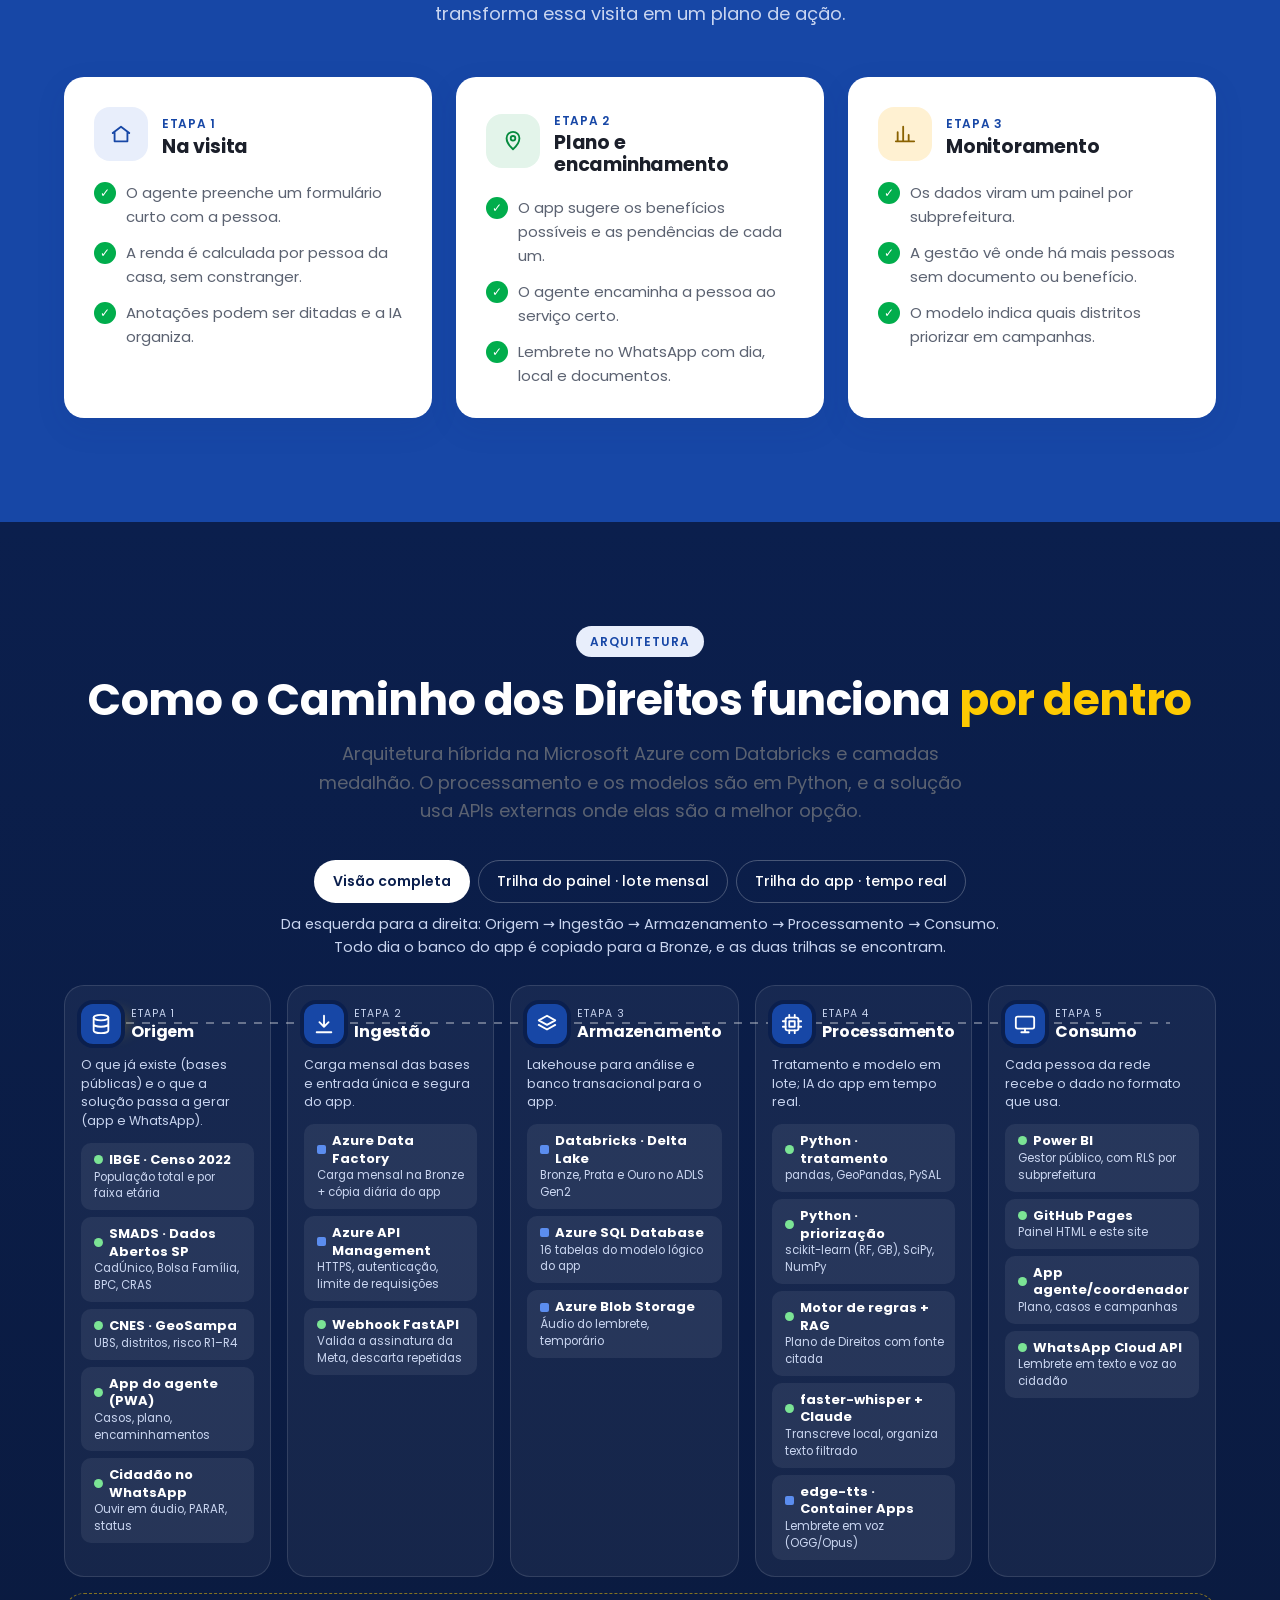
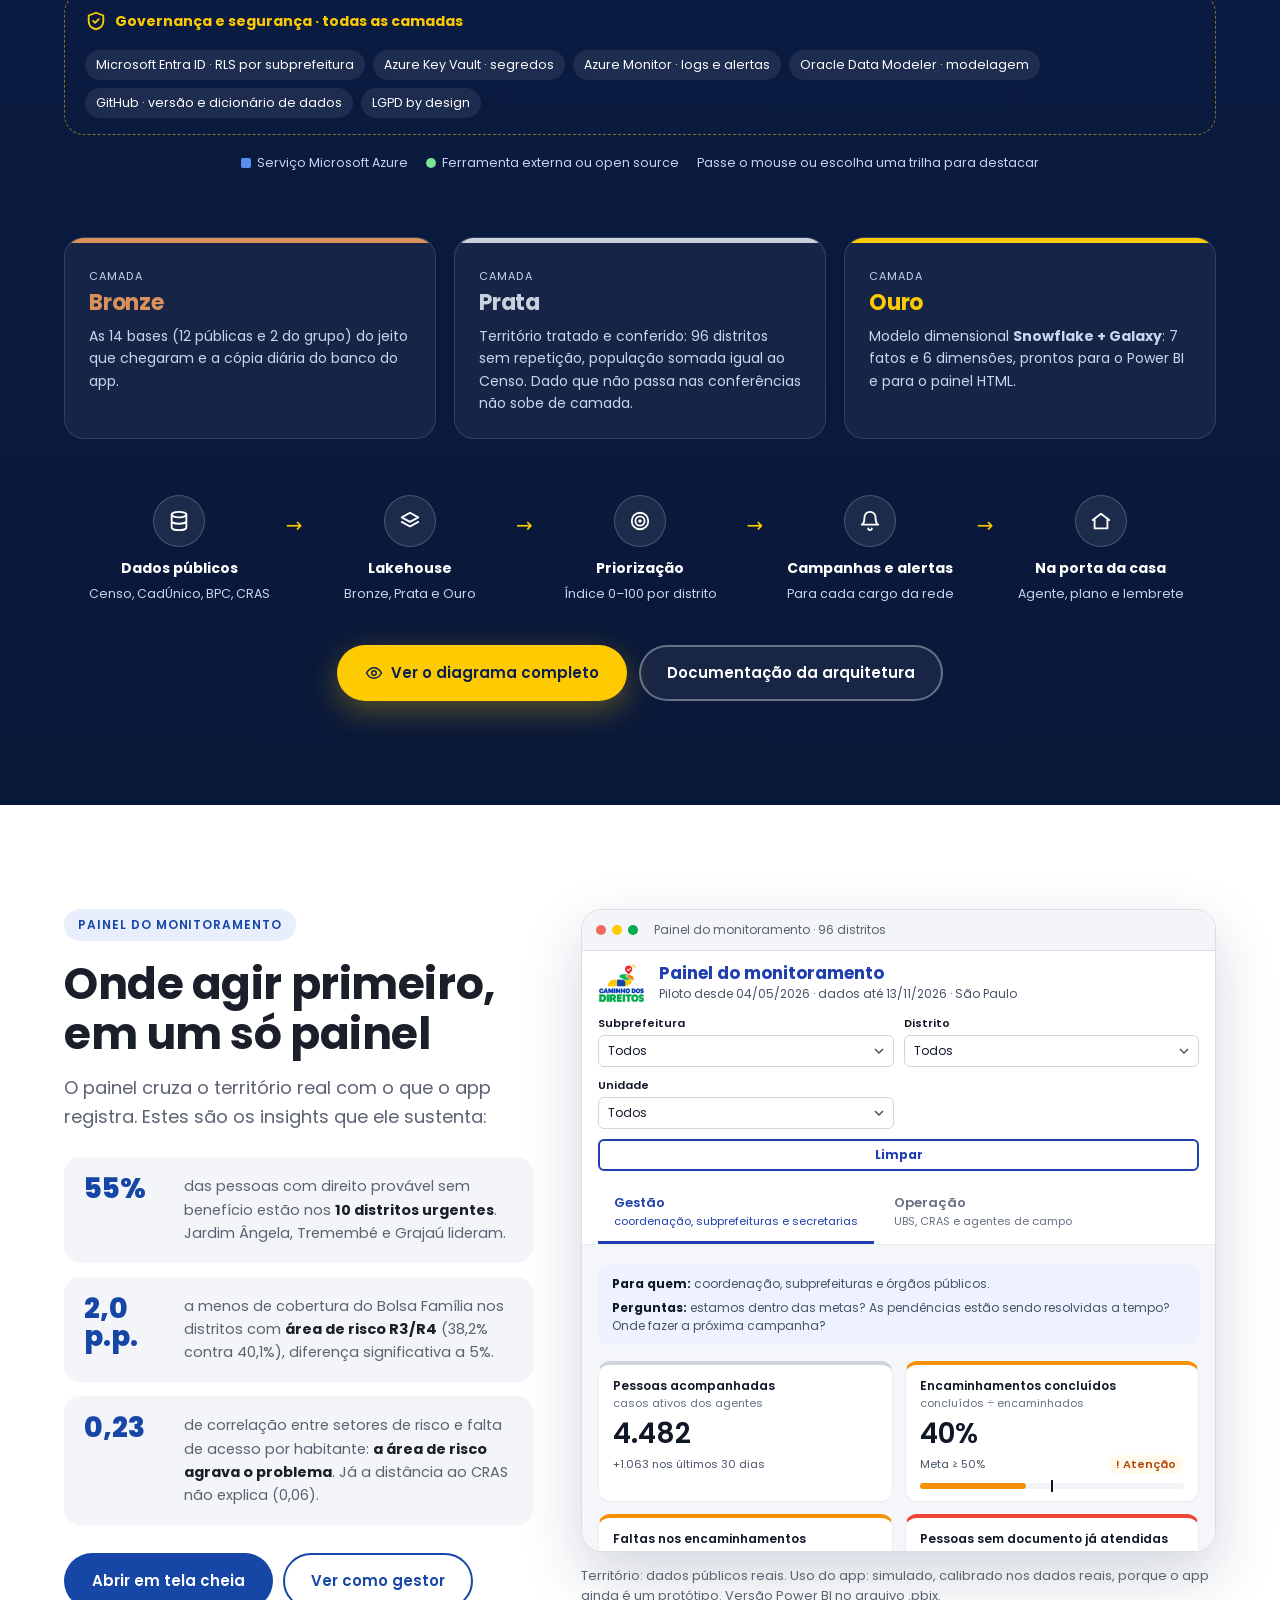
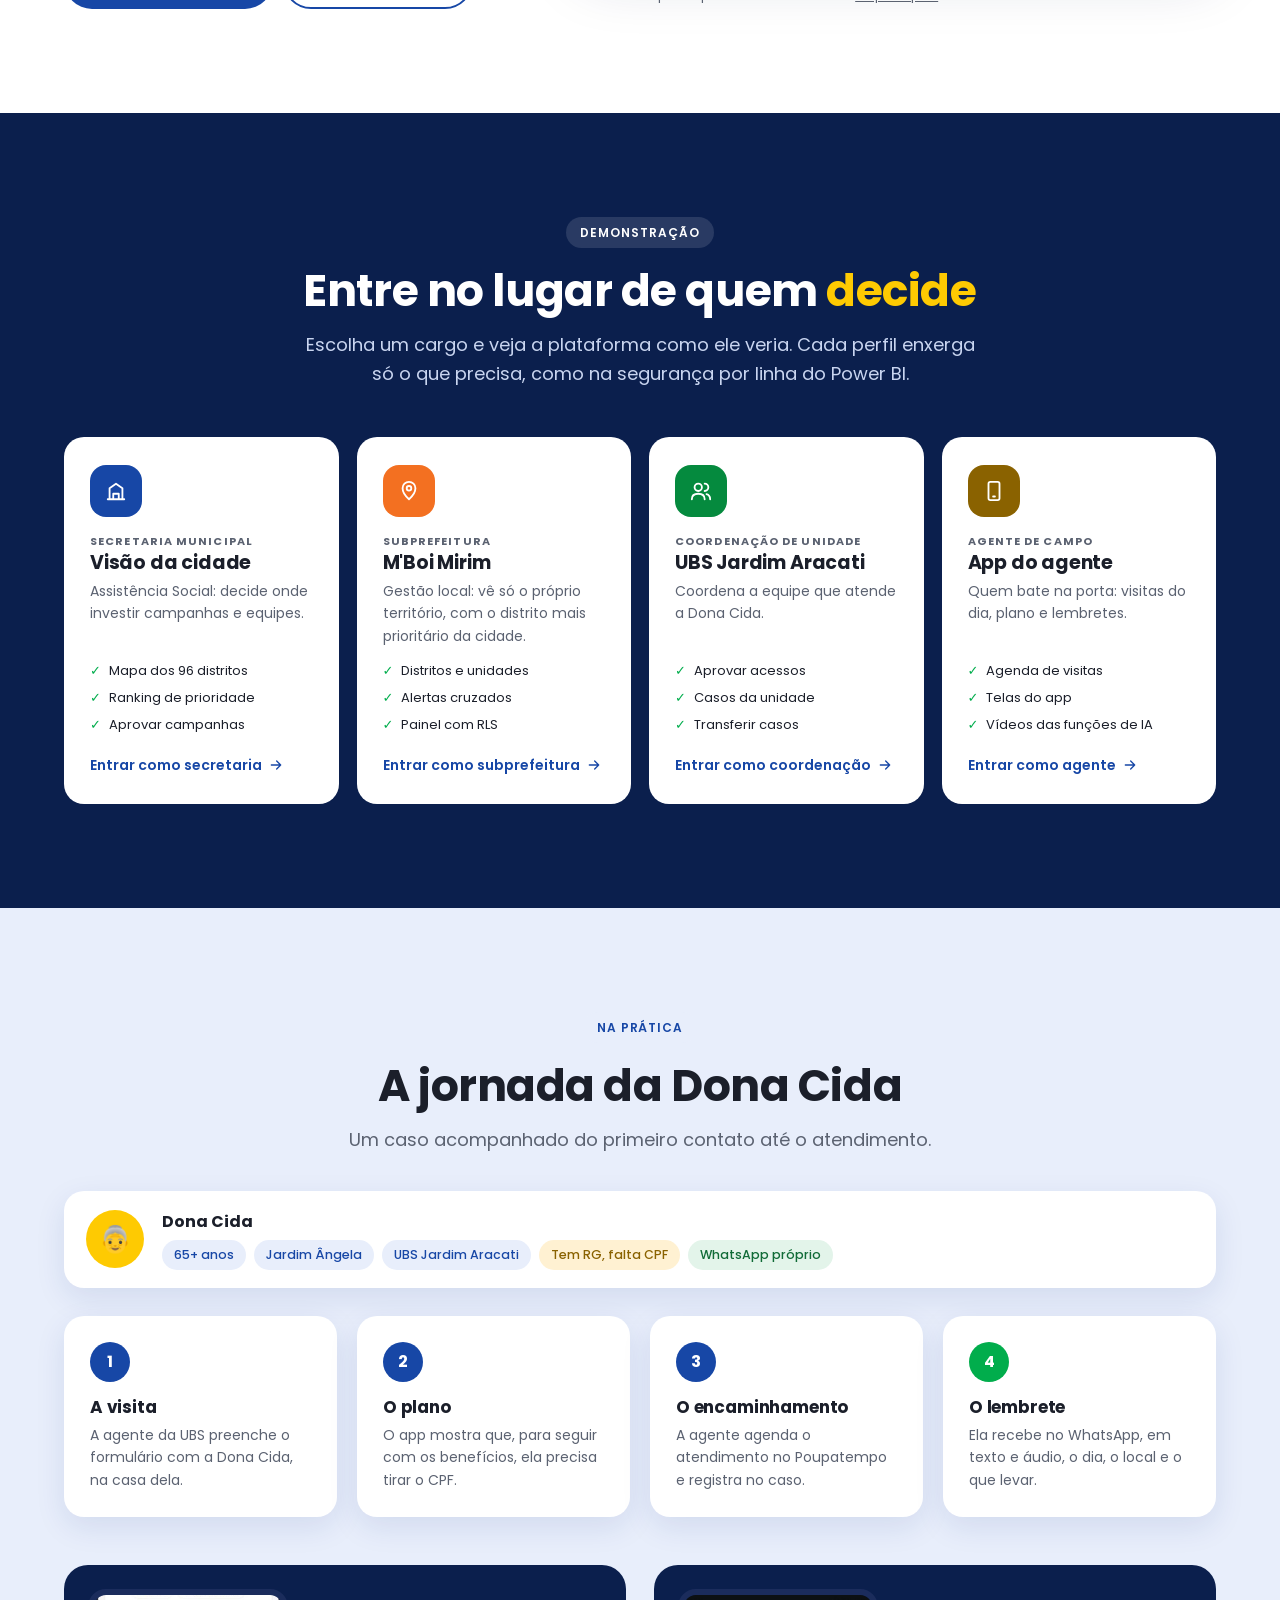
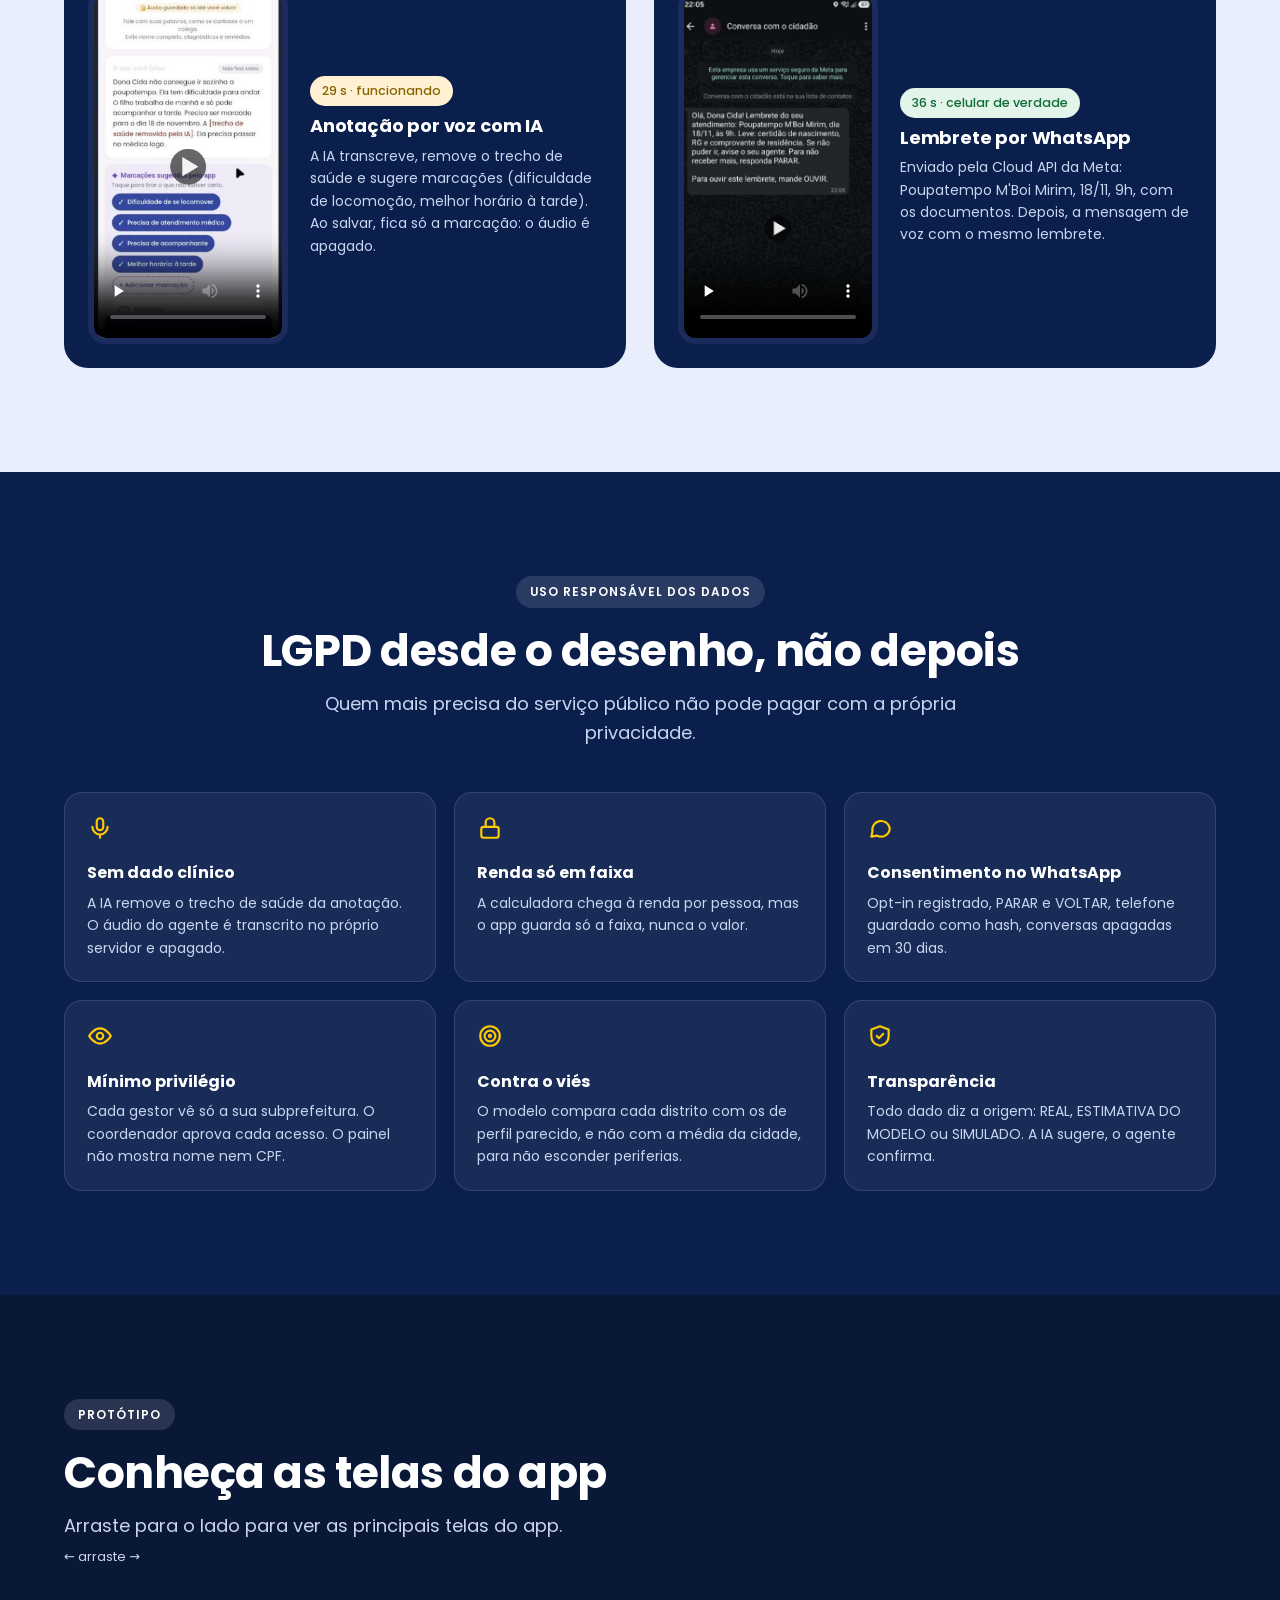
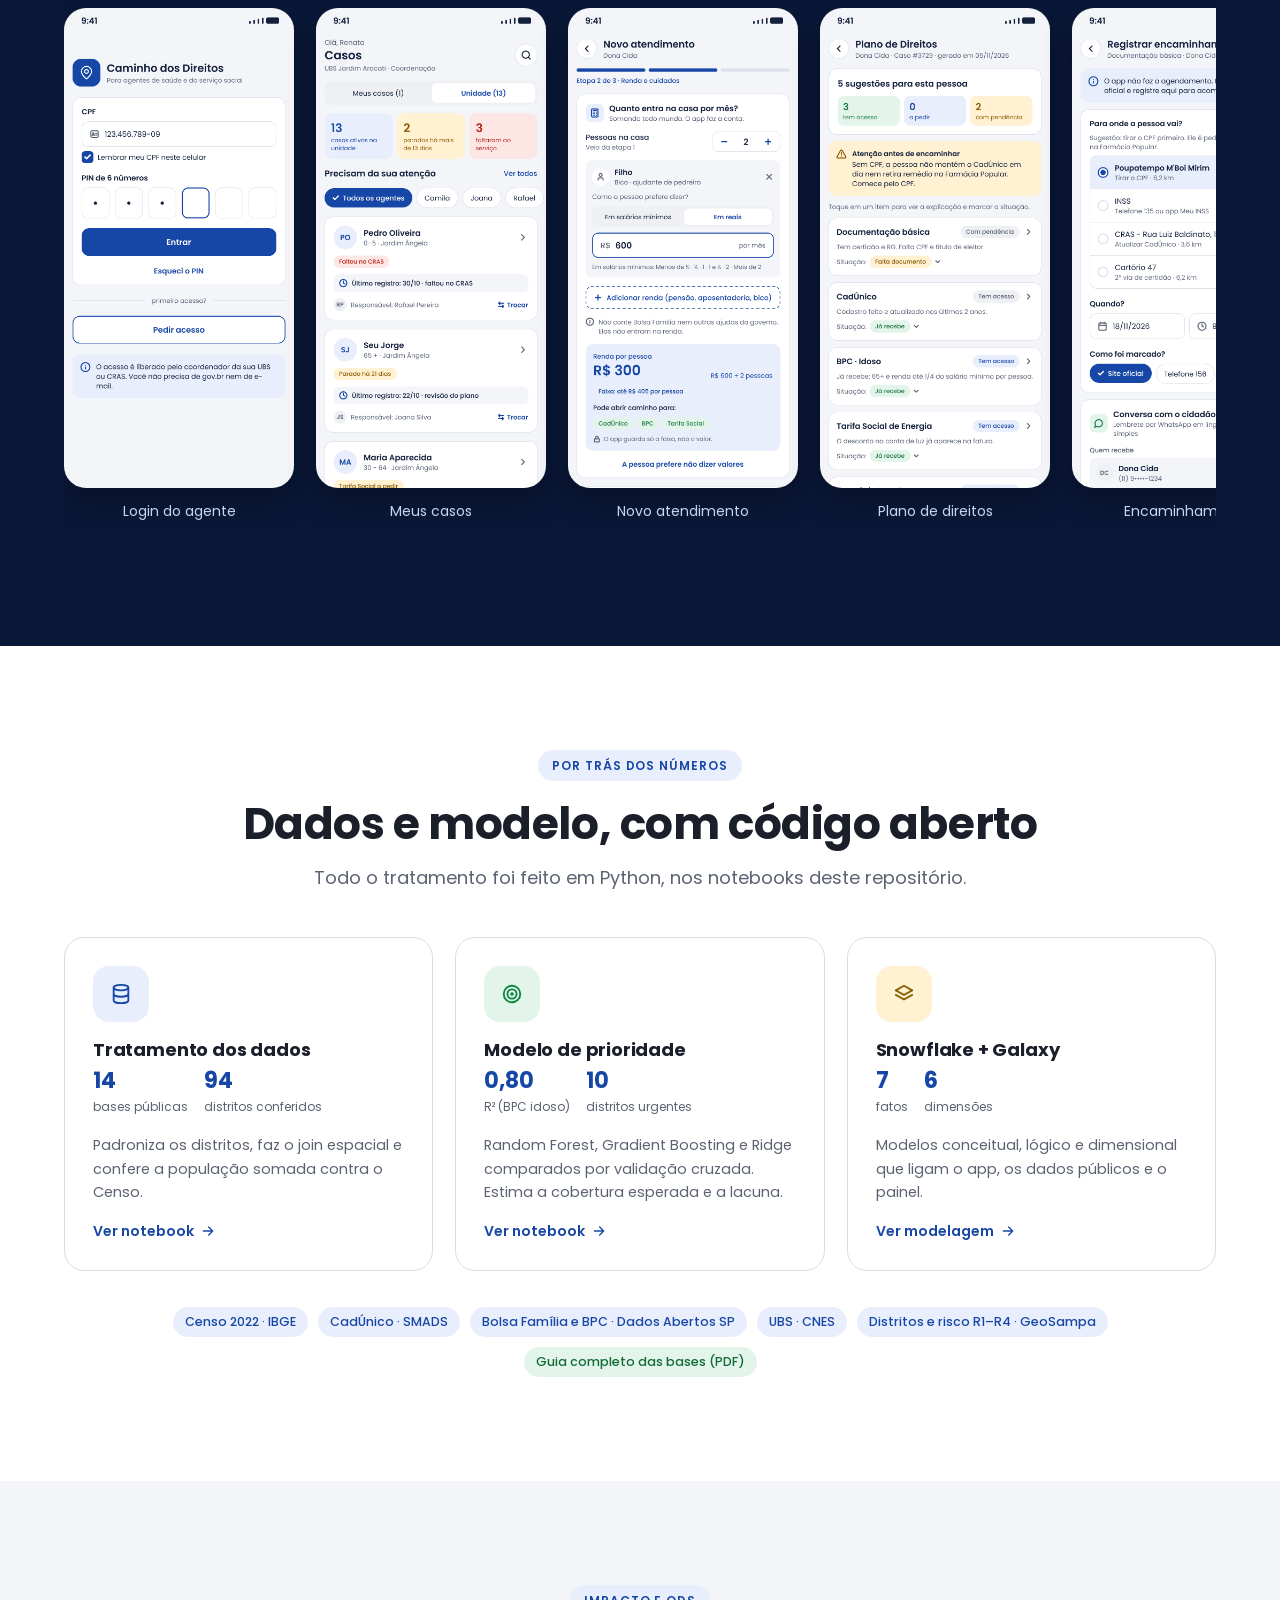
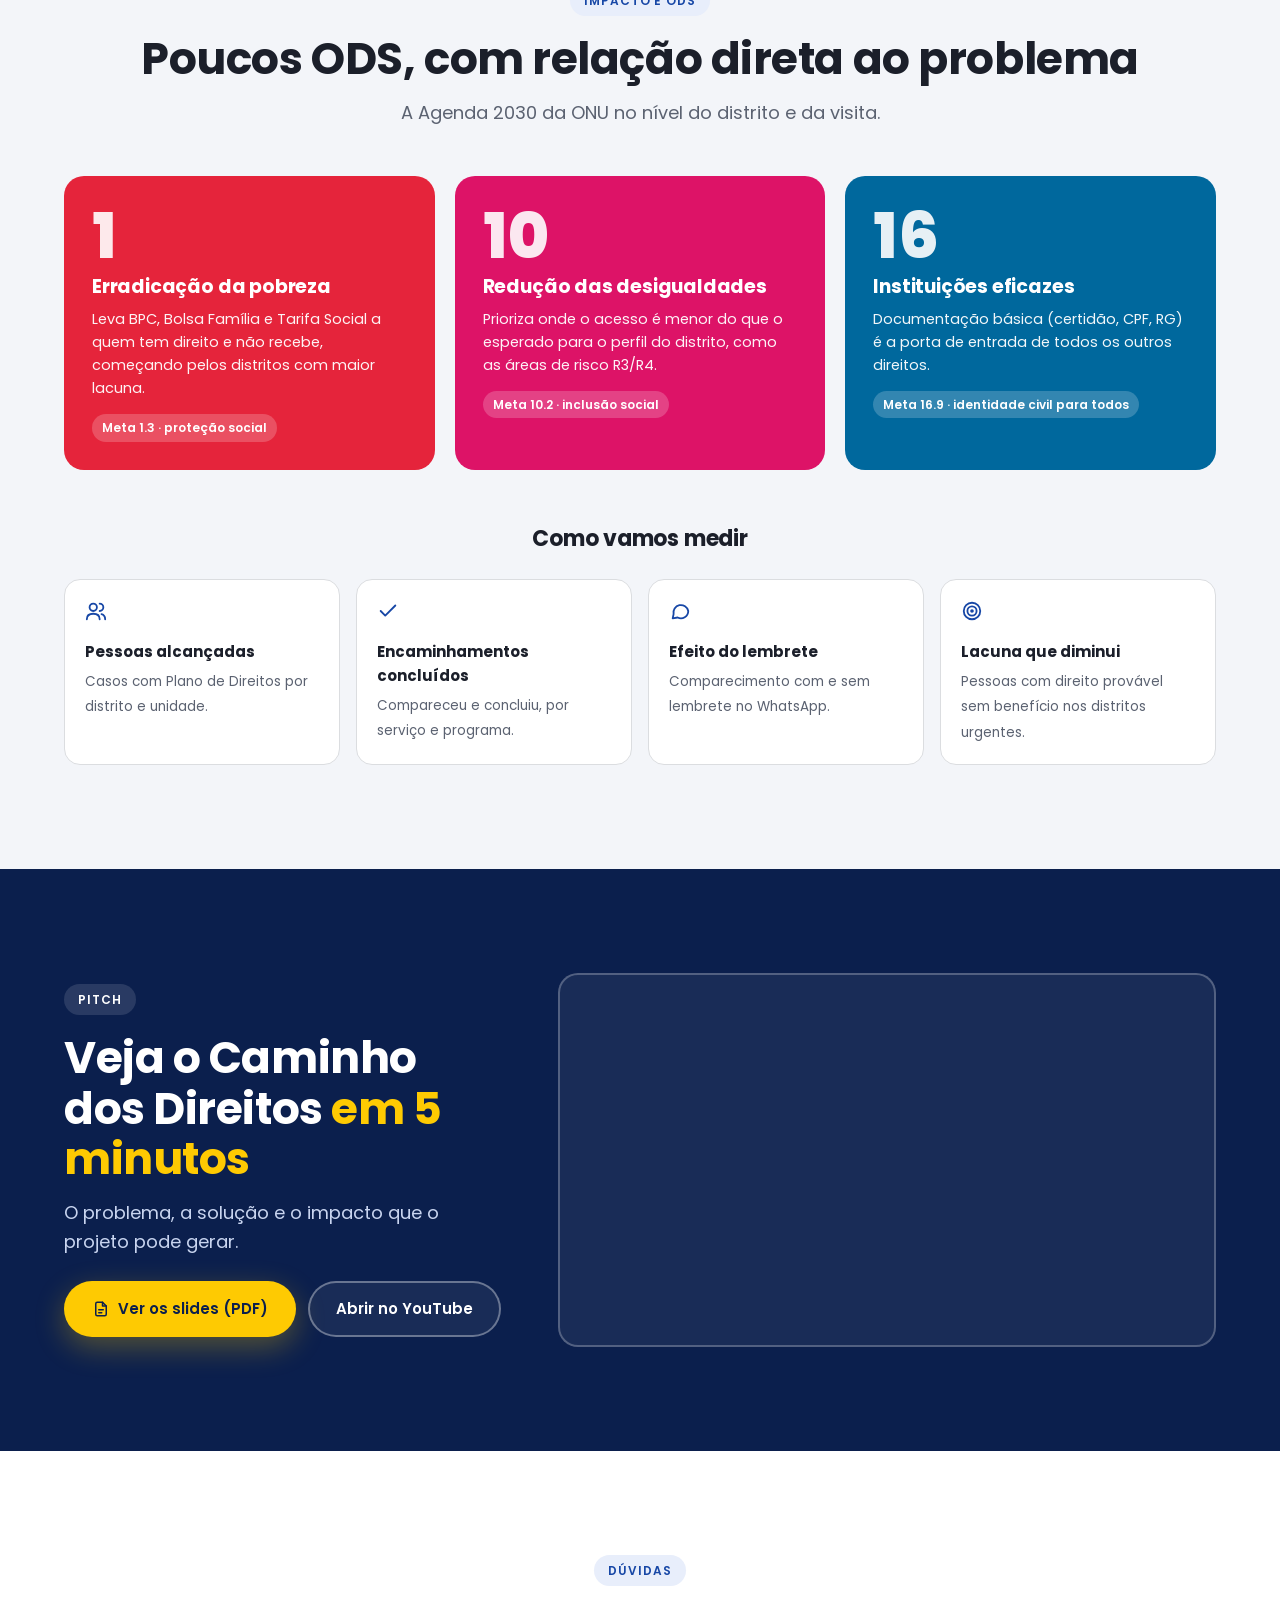
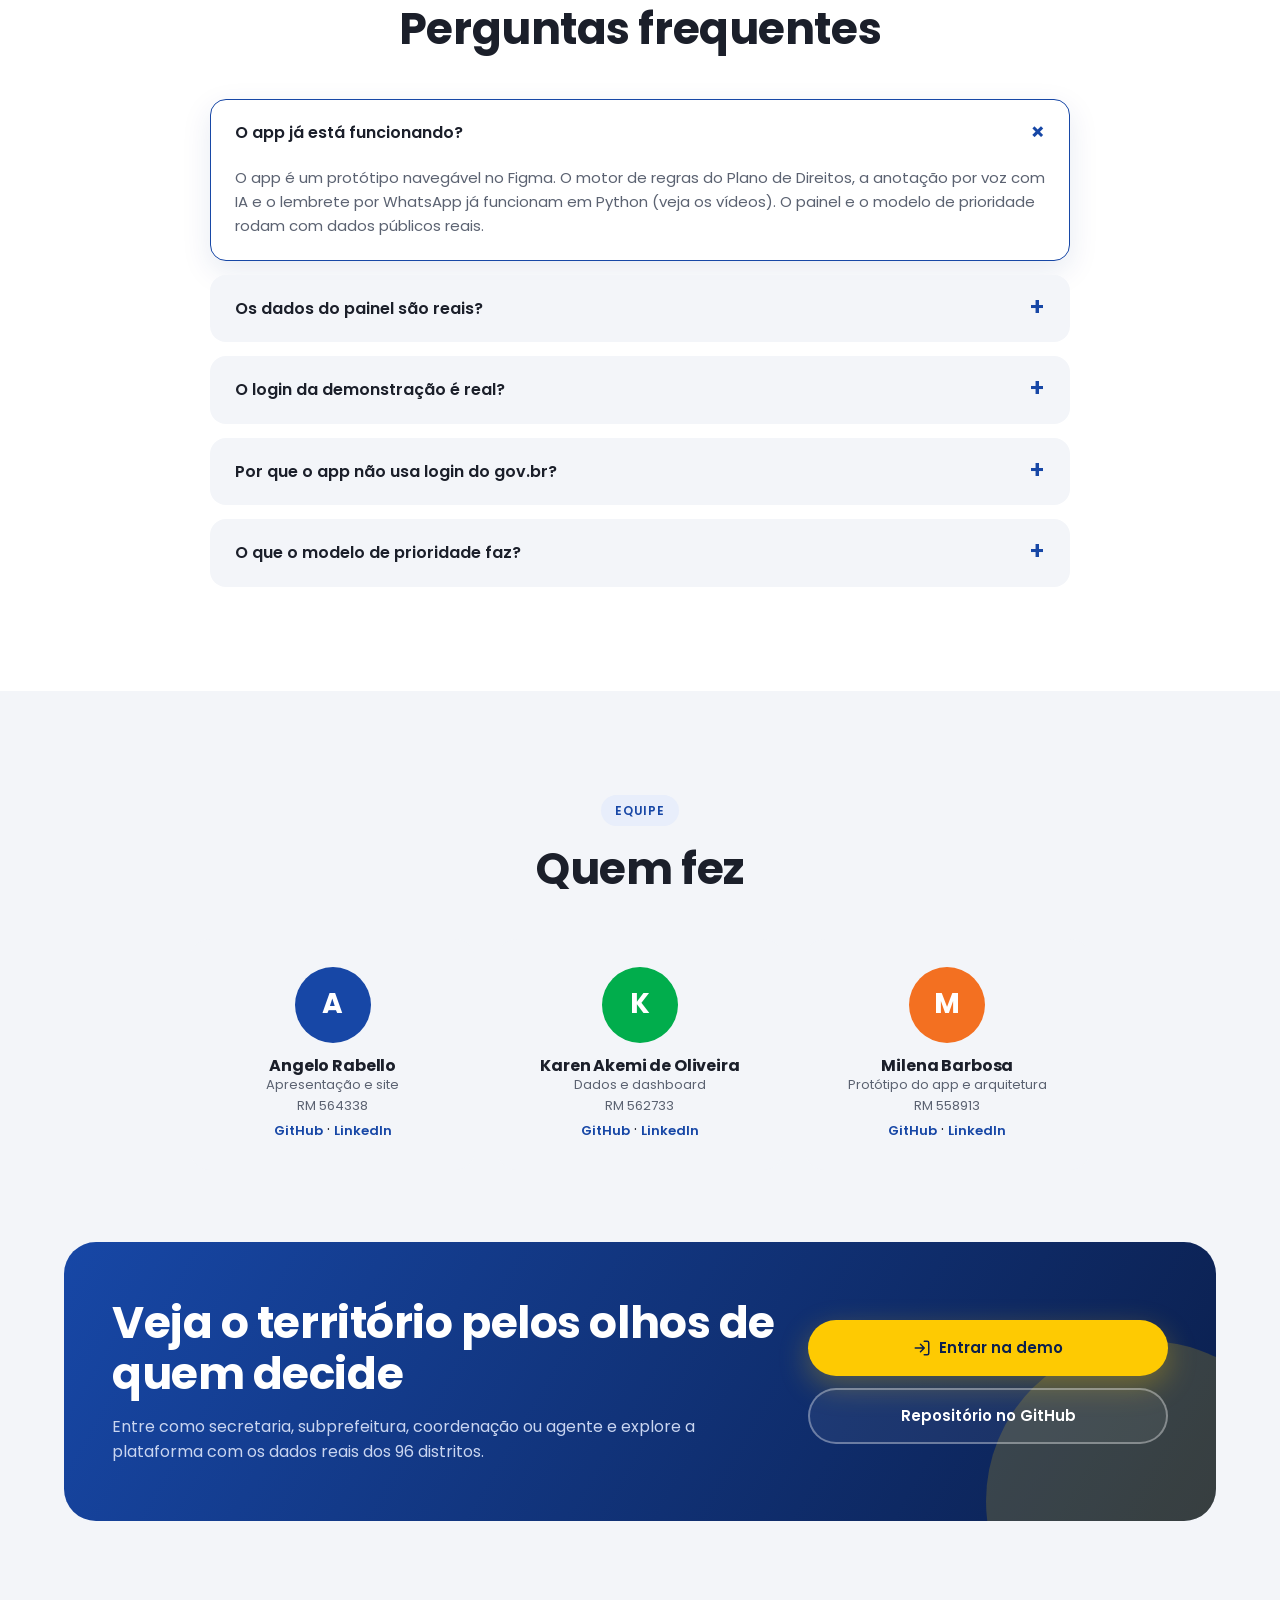
==== commit 7052c73c: "Aponta o link do Power BI do site para a versão atual do painel Co-Authored-By: Claude Opus 5.5 <nor" ====
--- a/indexsite.html
+++ b/indexsite.html
@@ -583,7 +583,7 @@
         <div class="janela-barra"><s></s><s></s><s></s><em>Painel do monitoramento · 96 distritos</em></div>
         <iframe src="dashboard/index.html" title="Painel do monitoramento Caminho dos Direitos" loading="lazy"></iframe>
       </div>
-      <p class="nota">Território: dados públicos reais. Uso do app: simulado, calibrado nos dados reais, porque o app ainda é um protótipo. Versão Power BI no <a href="dashboard/Caminho-dos-direitos.pbix">arquivo .pbix</a>.</p>
+      <p class="nota">Território: dados públicos reais. Uso do app: simulado, calibrado nos dados reais, porque o app ainda é um protótipo. Versão Power BI no <a href="dashboard/caminho-dos-direitos-dashboard-v2.pbix">arquivo .pbix</a>.</p>
     </div>
   </div>
 </section>
